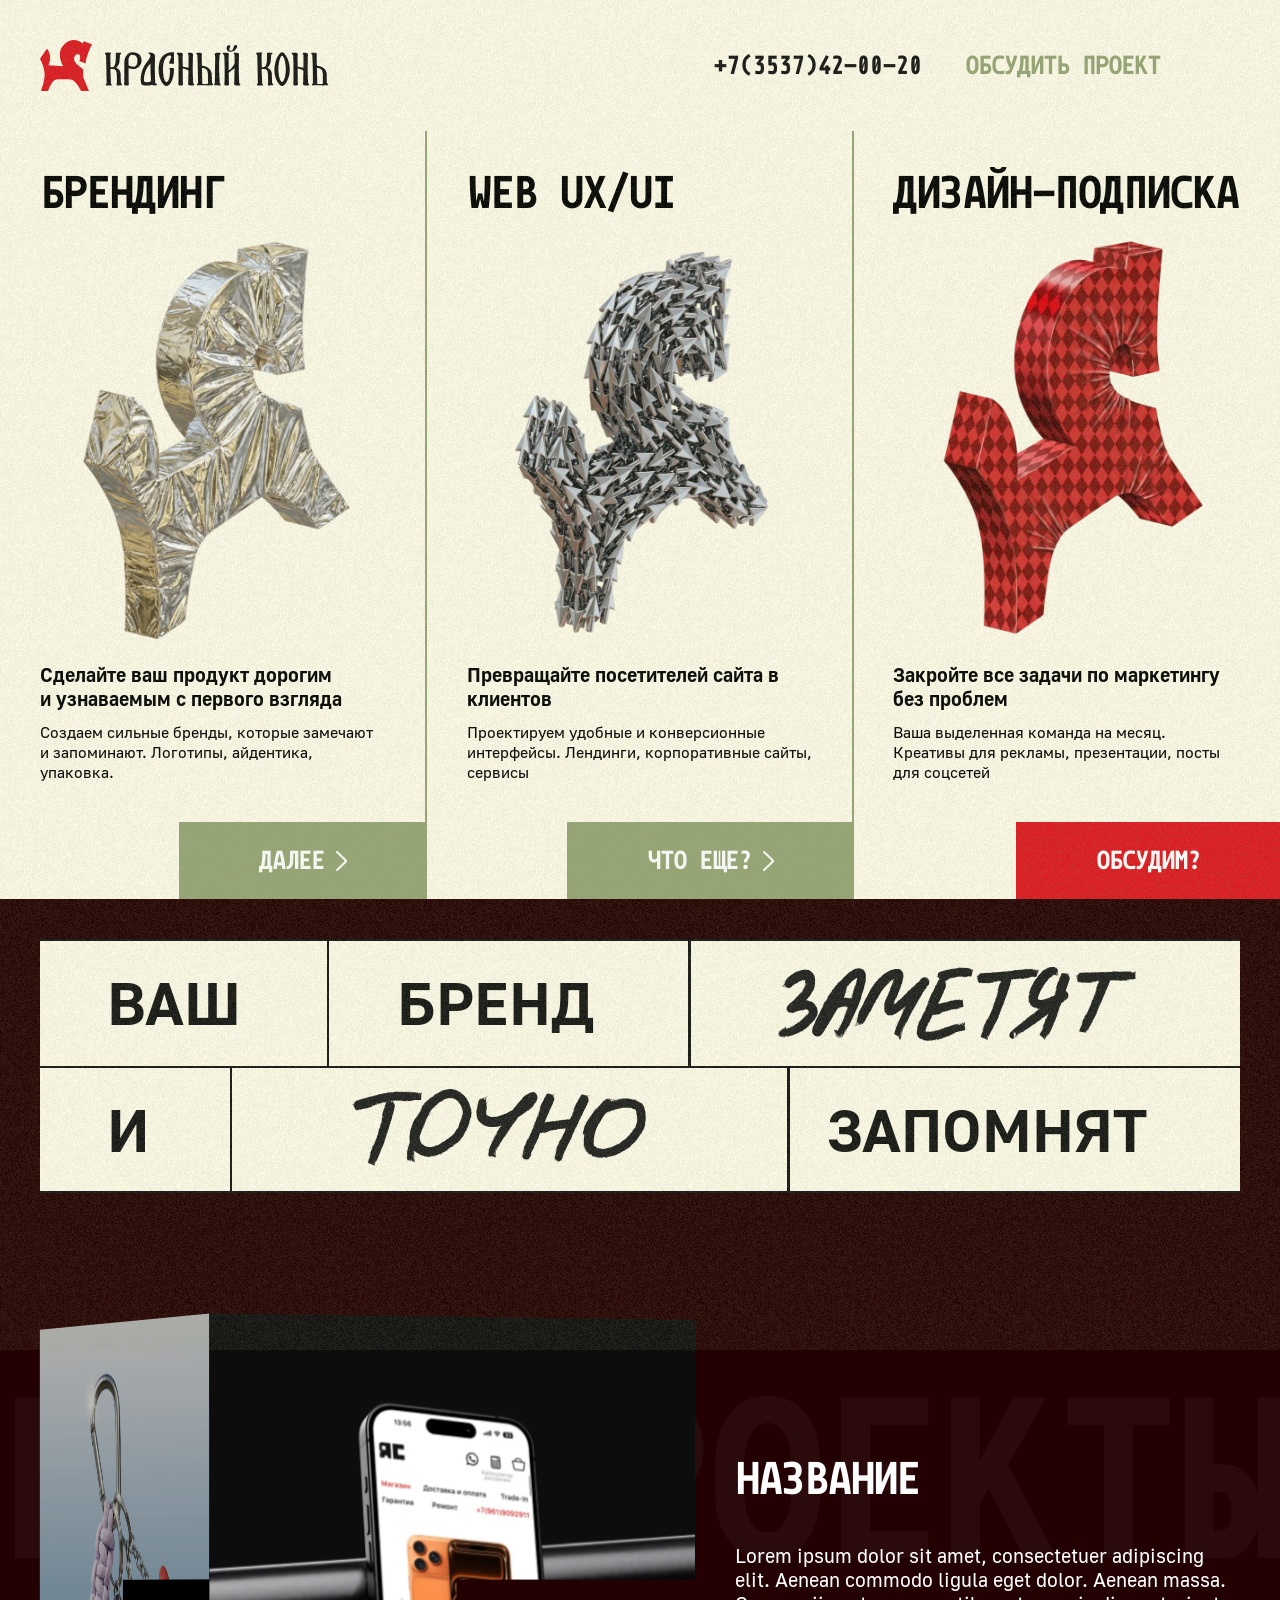
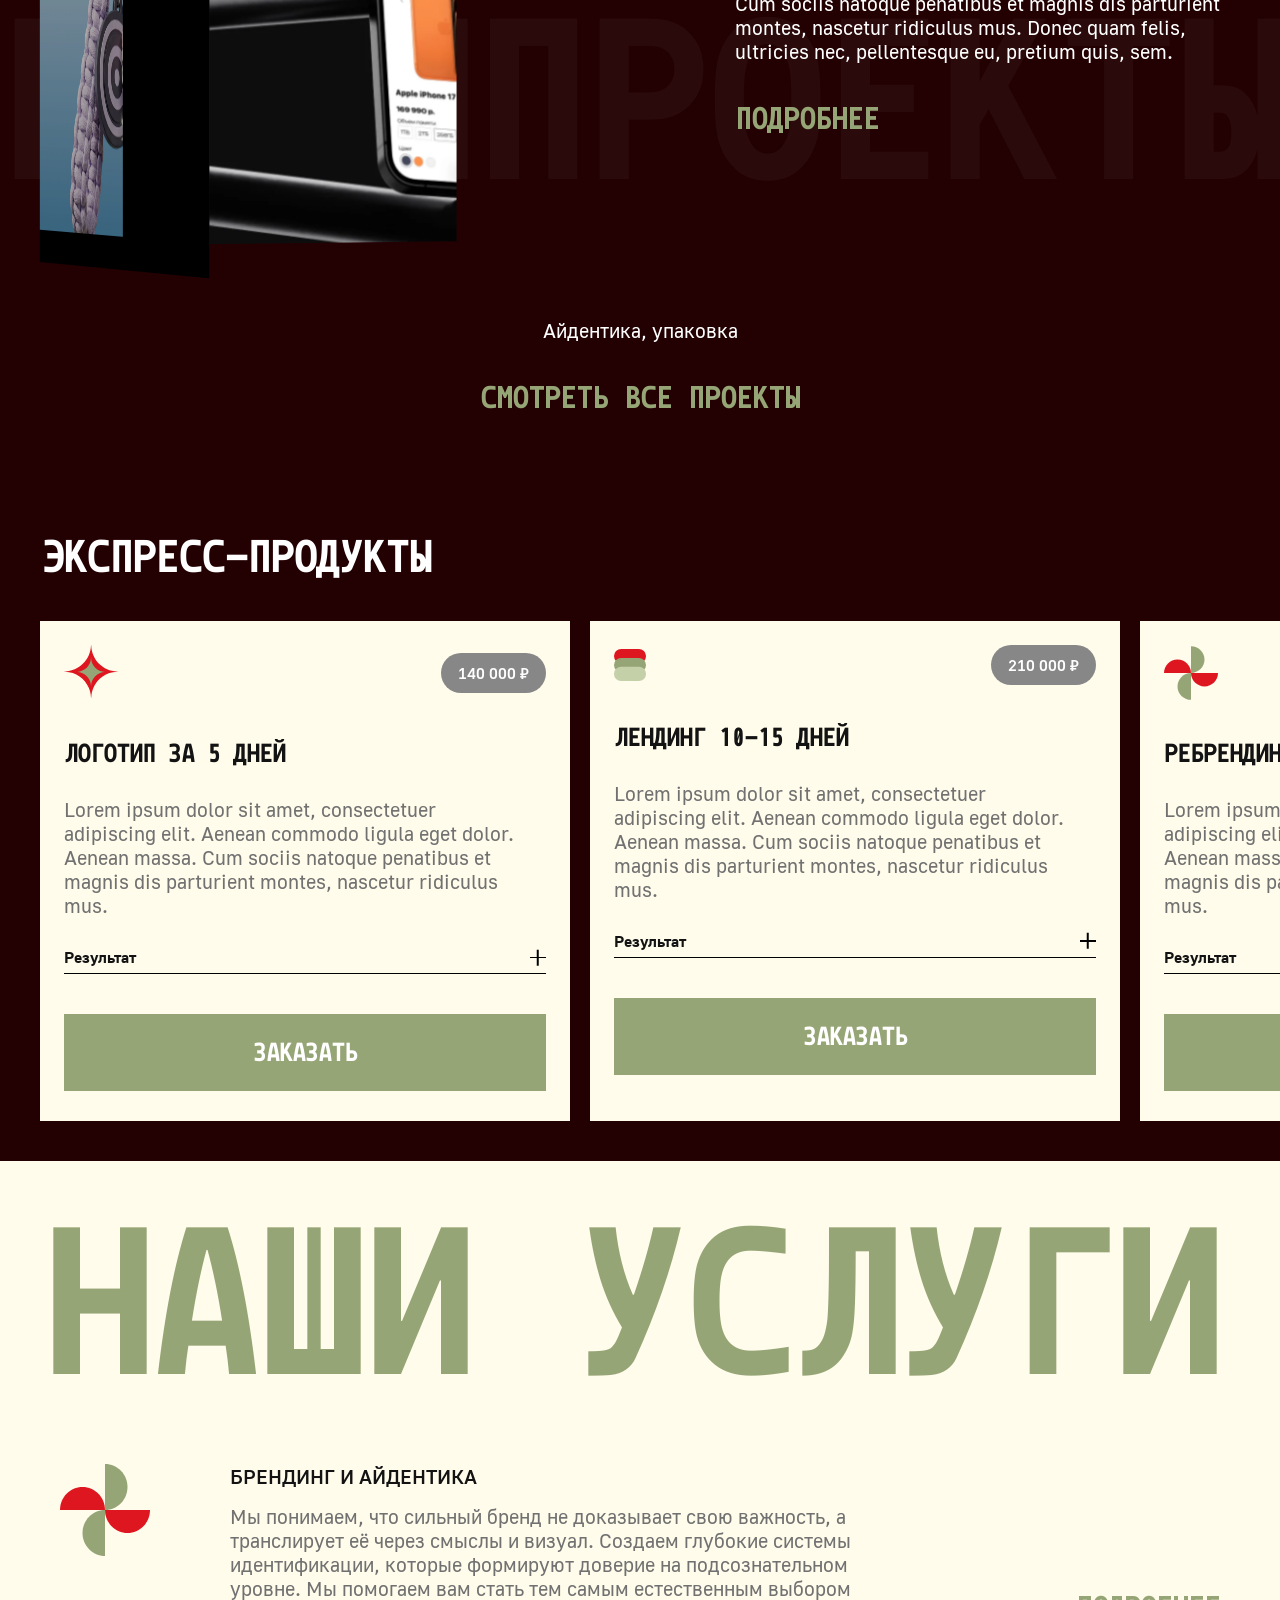
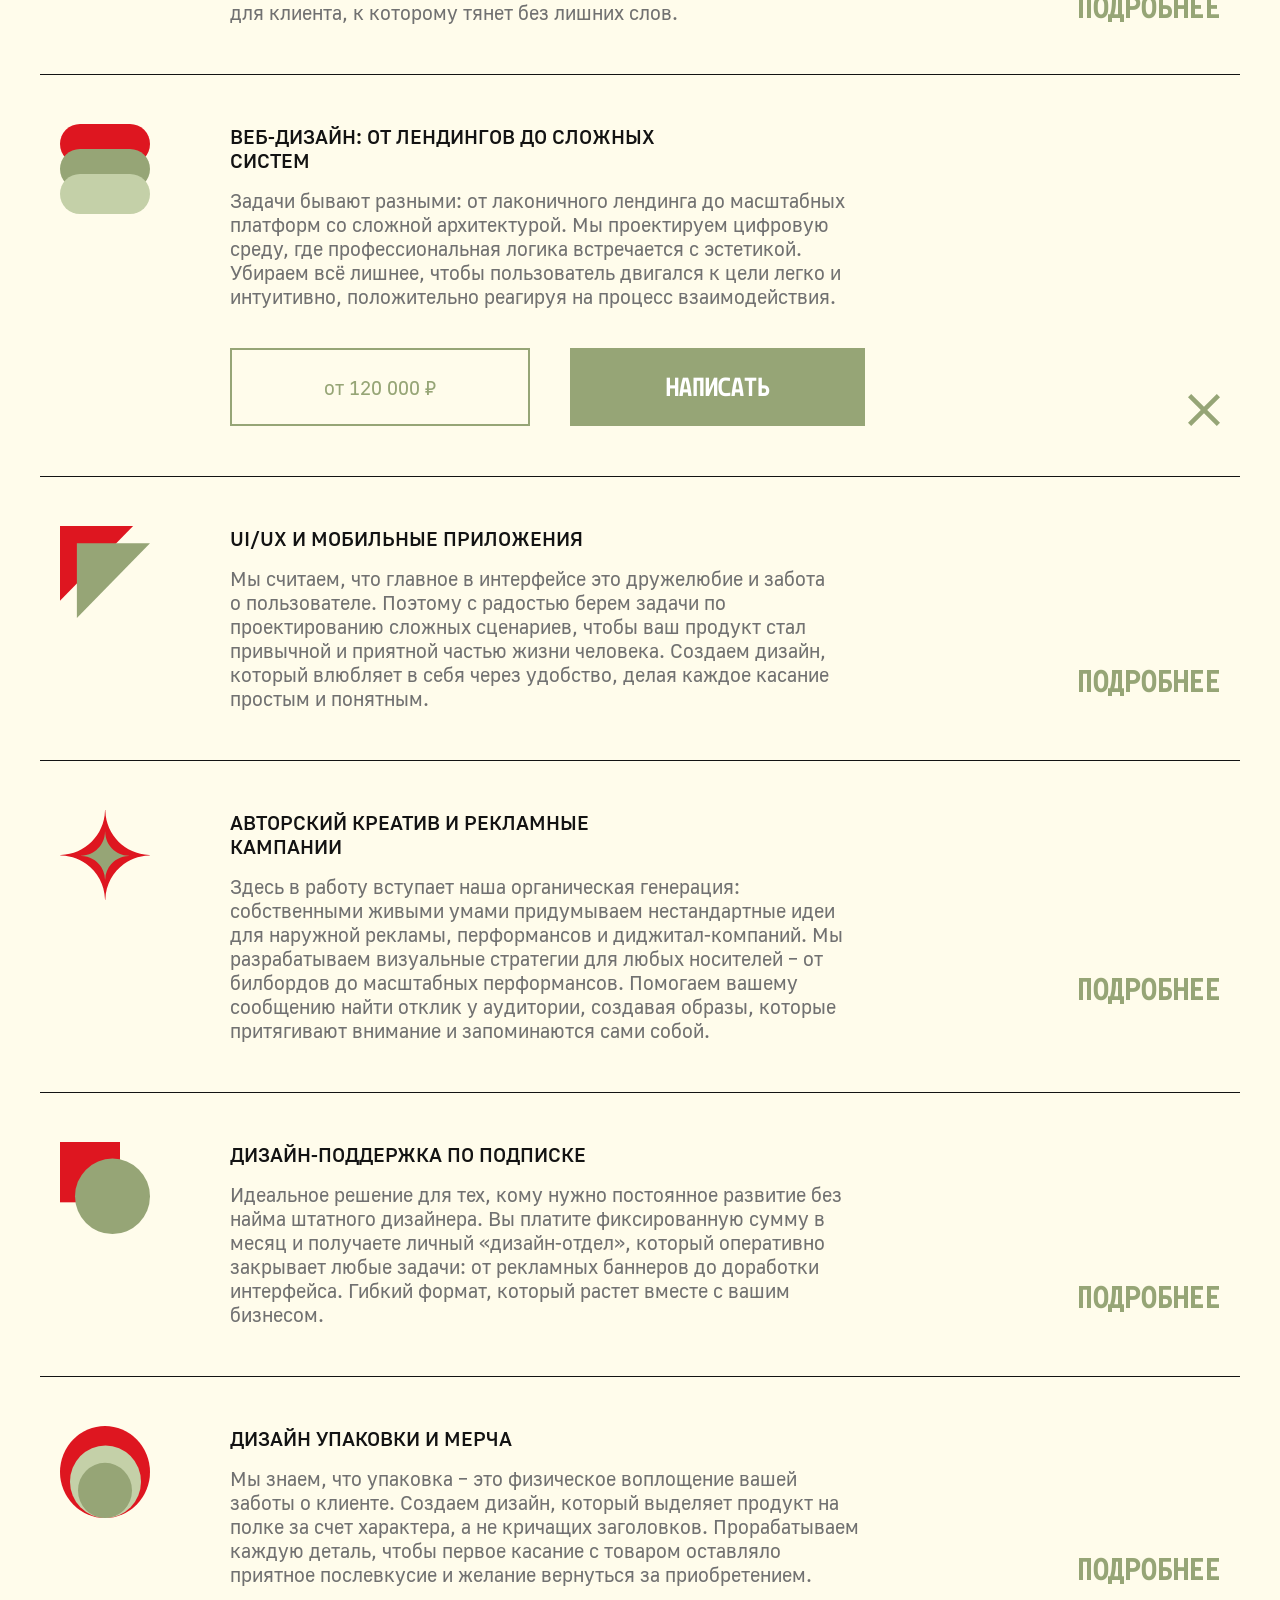
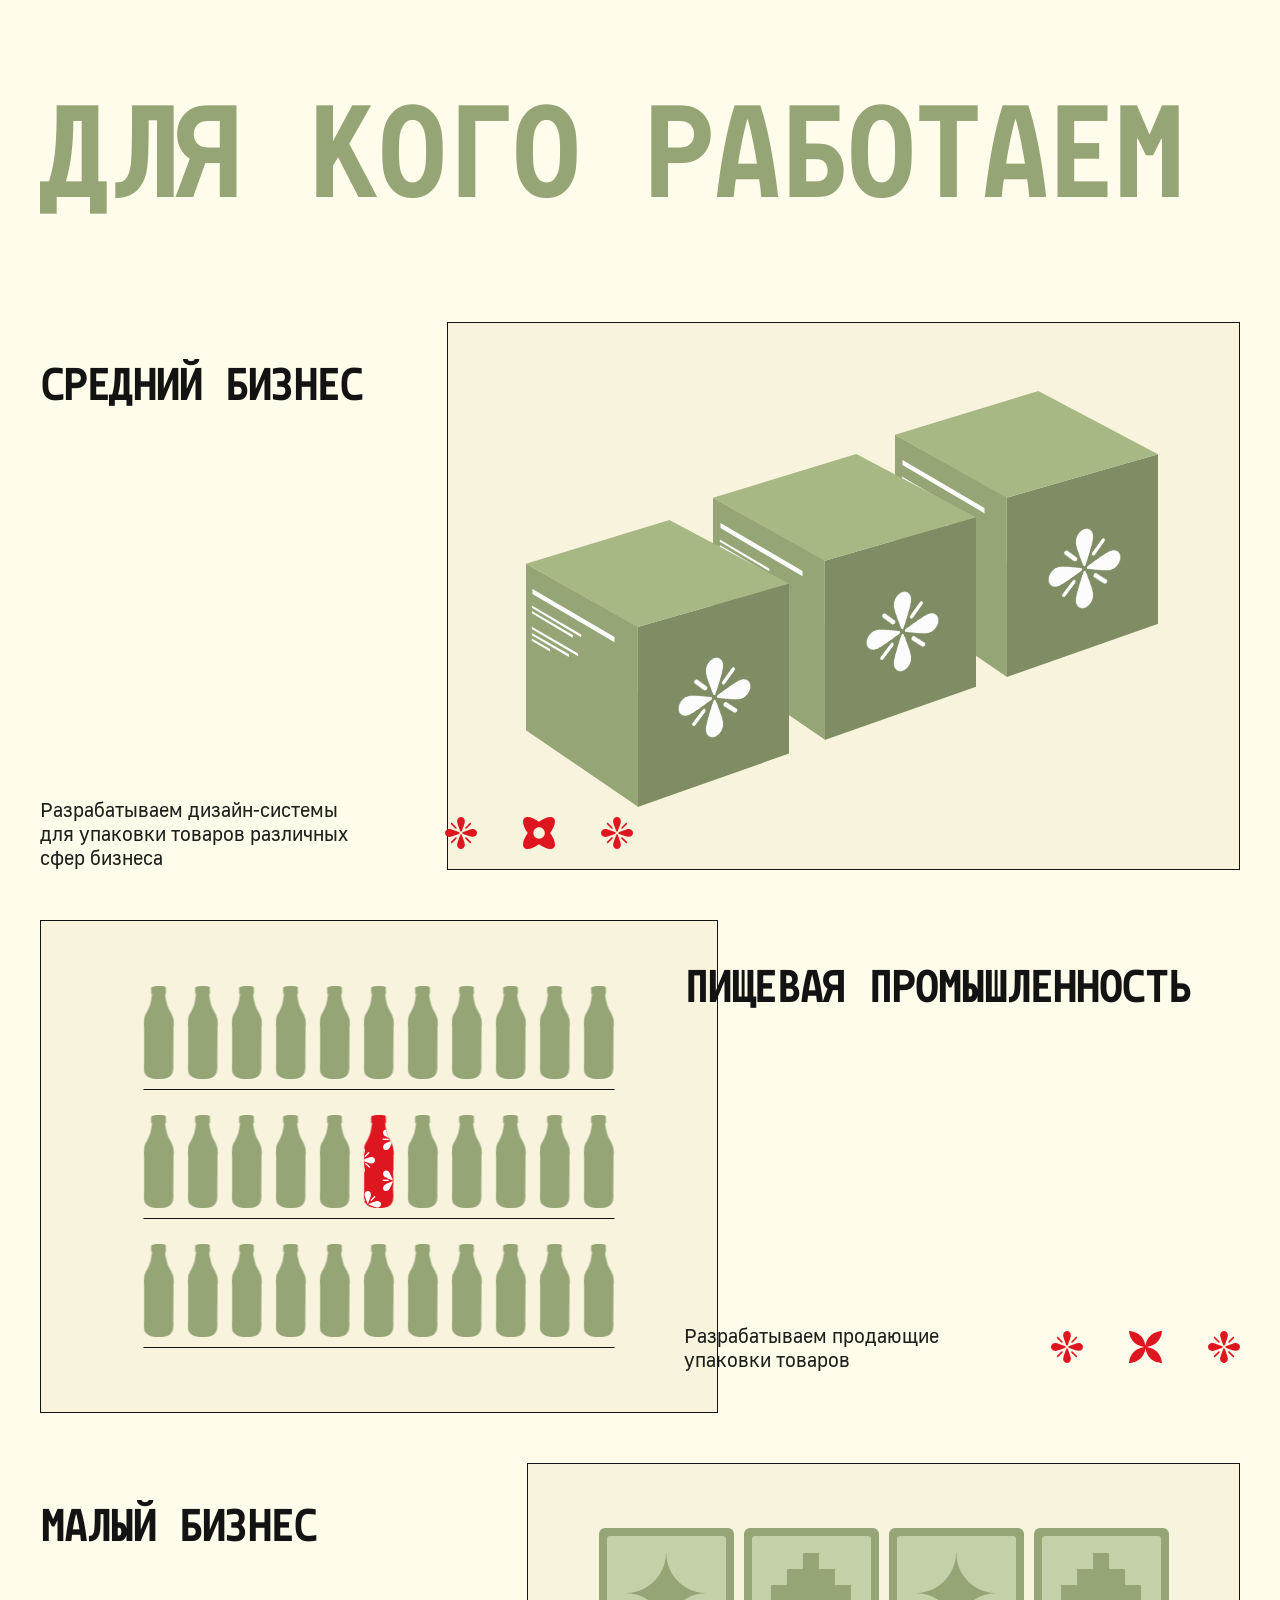
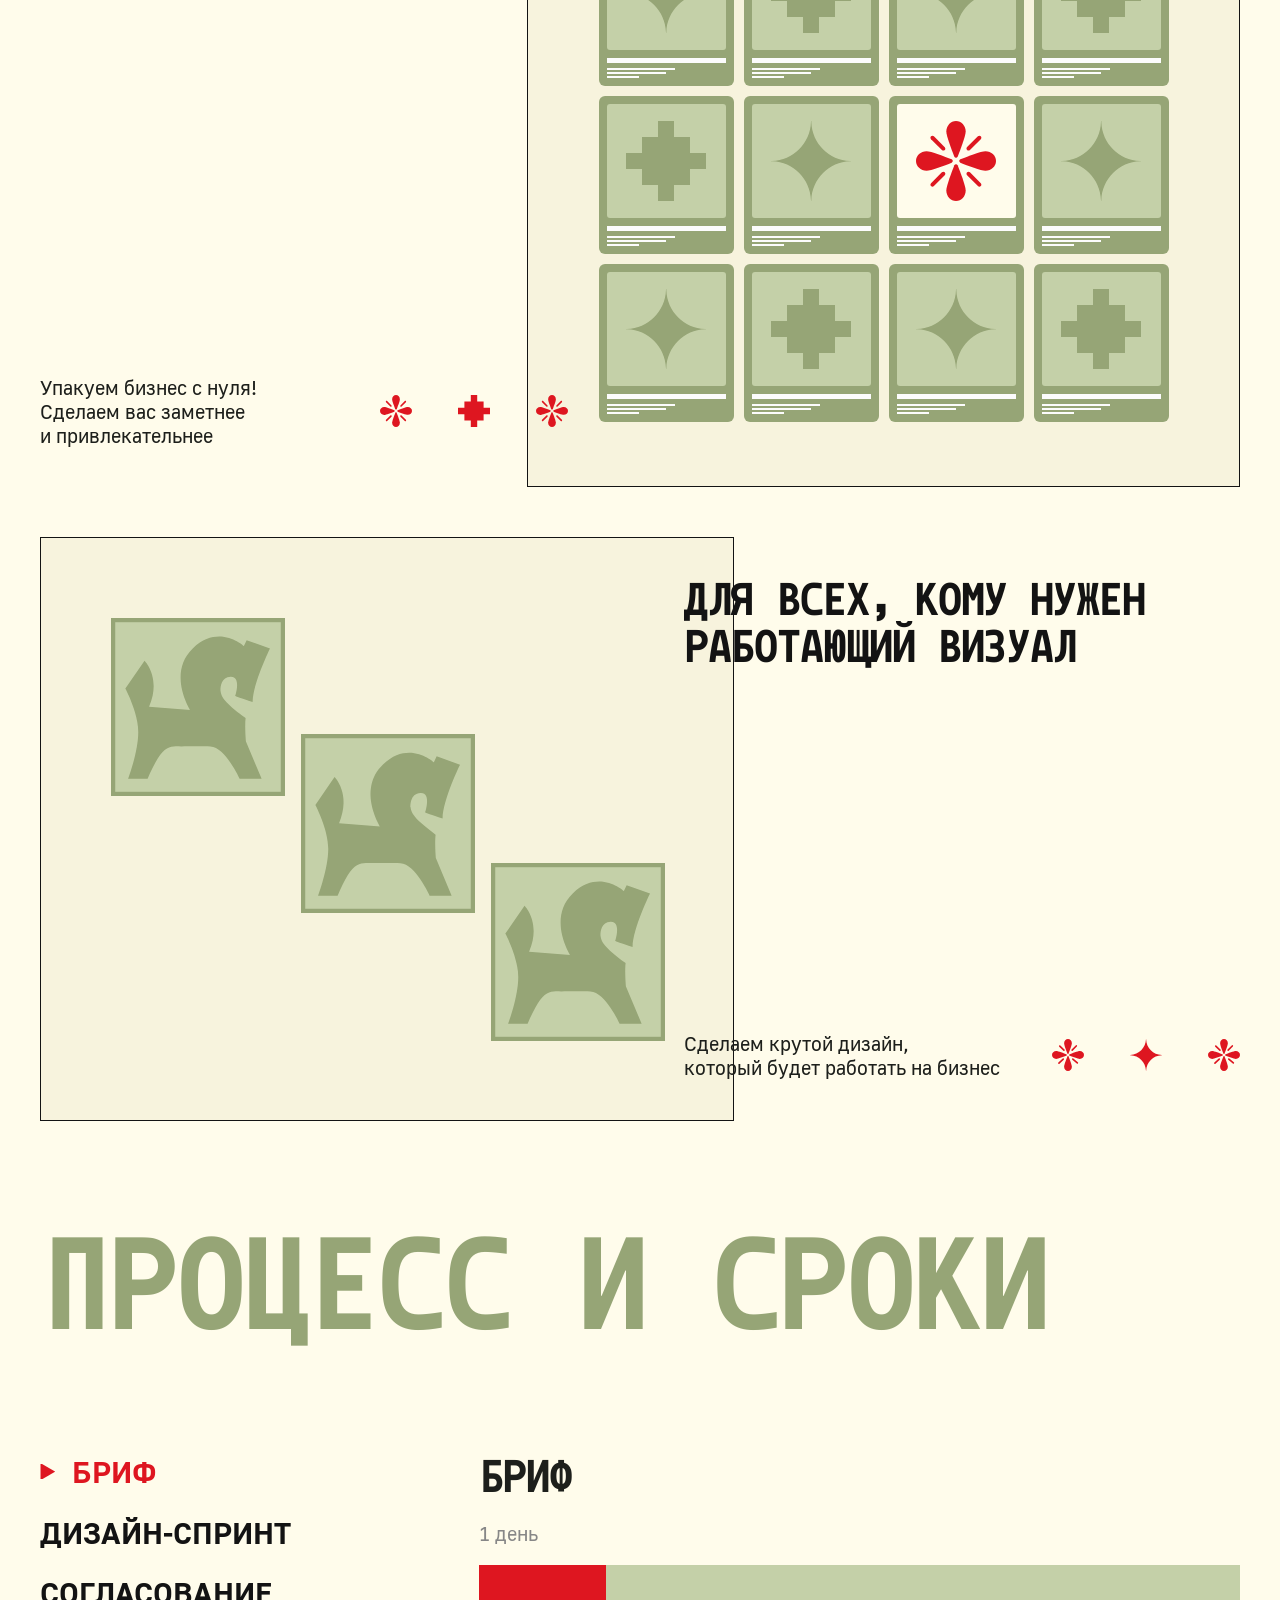
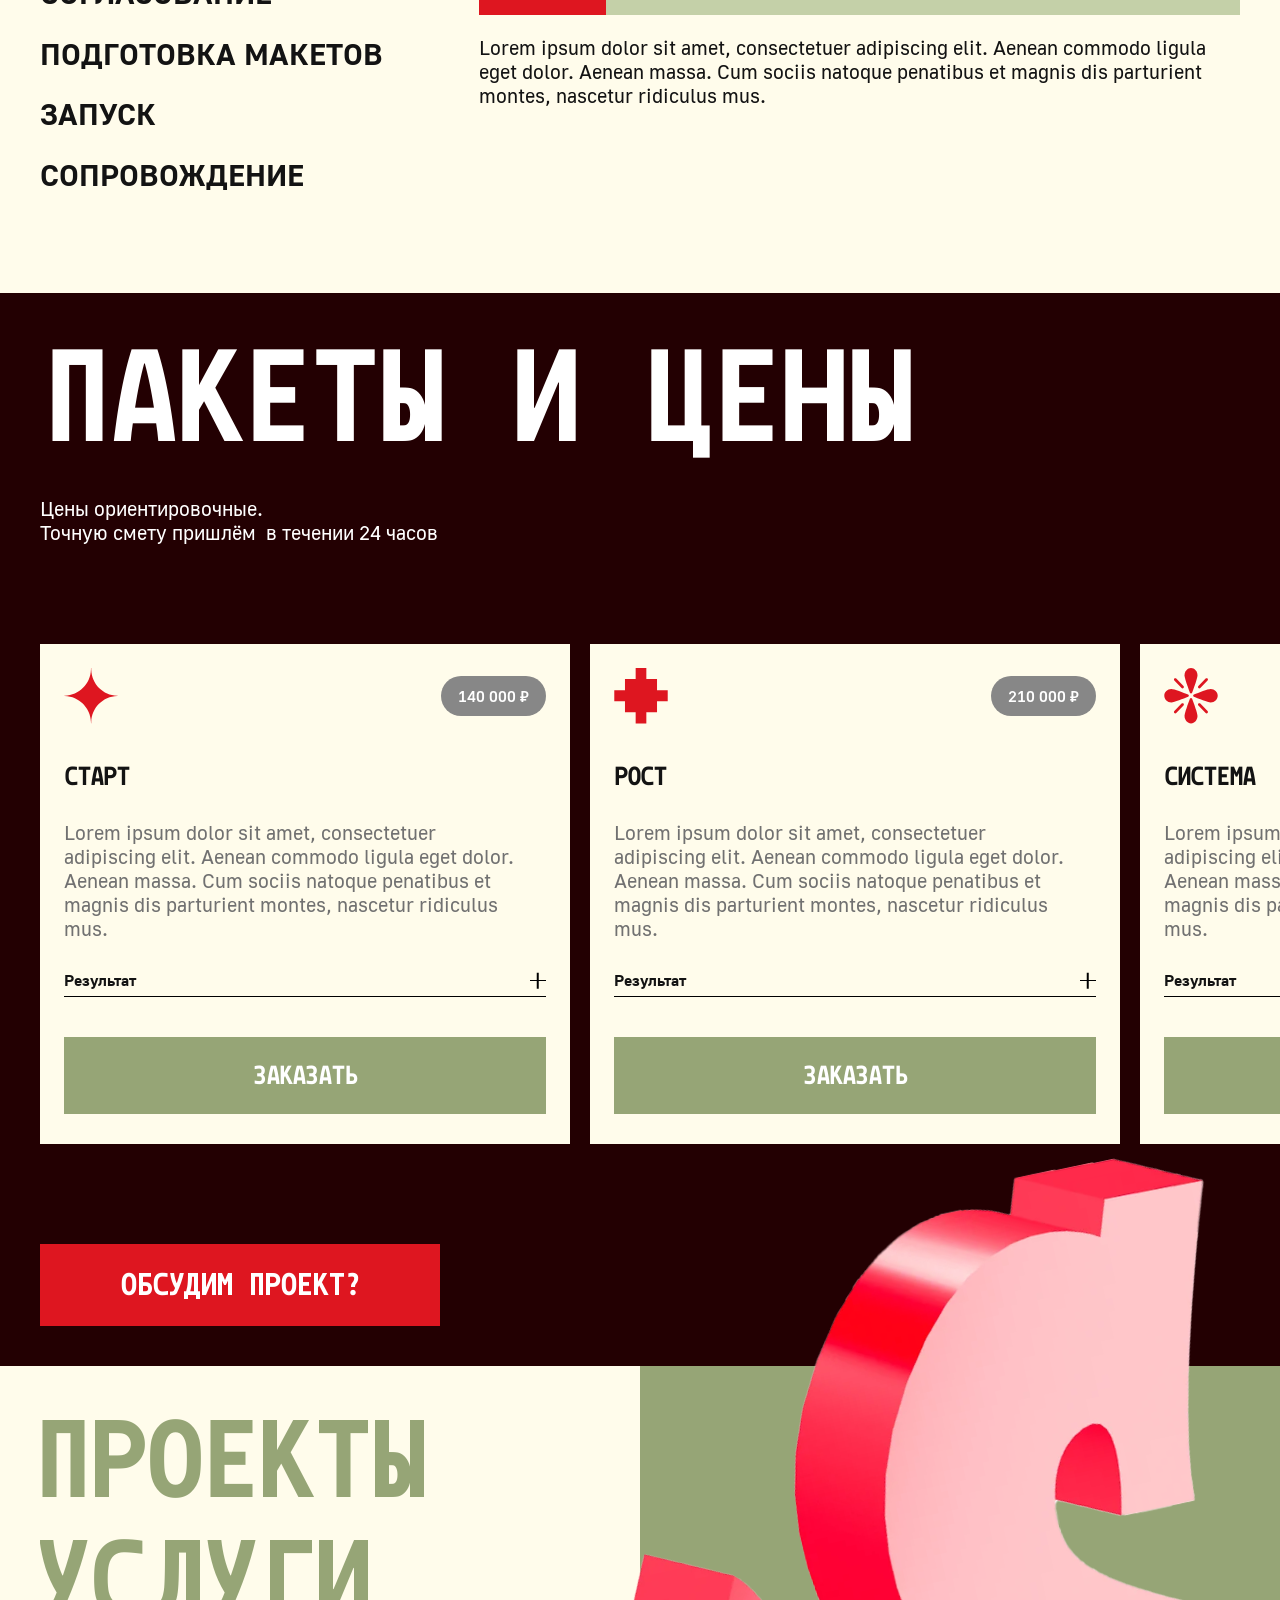
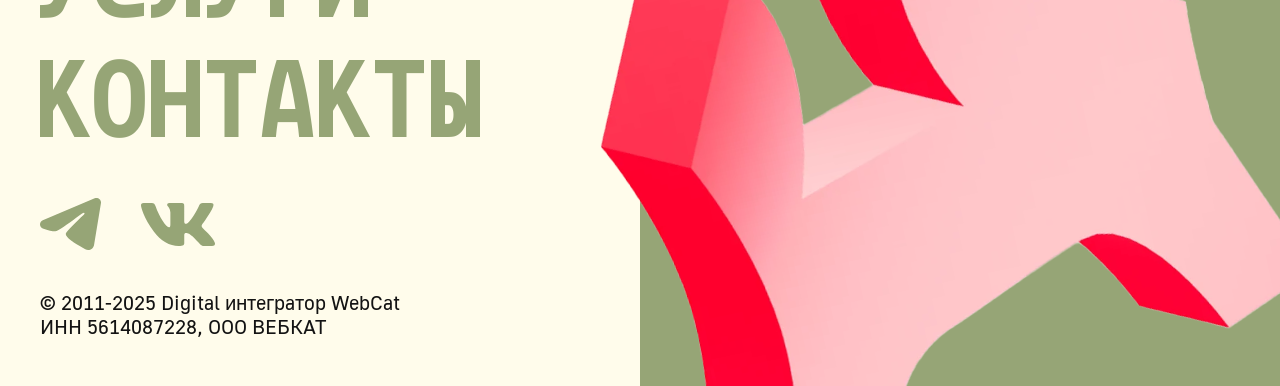
==== index.html @ 6e5eb439 "Главная страница «Красный конь» по макету Figma Вёрстка на HTML/CSS/JS без сборщика, три раскладки: " ====
<!DOCTYPE html>
<html lang="ru">
<head>
  <meta charset="UTF-8">
  <meta name="viewport" content="width=device-width, initial-scale=1">
  <title>Красный конь — студия дизайна</title>
  <meta name="description" content="Красный конь — студия дизайна. Брендинг, веб-дизайн, UI/UX, дизайн упаковки и дизайн-подписка.">
  <link rel="preload" href="assets/fonts/Monoid-Bold.woff2" as="font" type="font/woff2" crossorigin>
  <link rel="preload" href="assets/fonts/Golos-UI_Regular.woff2" as="font" type="font/woff2" crossorigin>
  <link rel="stylesheet" href="css/style.css">
</head>
<body class="is-intro">

  <!-- Шум поверх всего макета (в Figma — эффект Noise на заливках) -->
  <div class="noise" aria-hidden="true"></div>

  <!-- ============ HEADER ============ -->
  <header class="header" id="header">
    <a class="logo" href="#top" aria-label="Красный конь — на главную">
      <img class="logo__horse" src="assets/img/logo-horse.svg" alt="" width="52" height="51">
      <img class="logo__word" src="assets/img/logo-wordmark.svg" alt="Красный конь" width="223" height="41">
    </a>
    <nav class="header__nav">
      <a class="header__phone" href="tel:+73537420020">+7(3537)42-00-20</a>
      <button class="header__cta link-green" type="button" data-open-popup>обсудить проект</button>
    </nav>
    <button class="burger" type="button" aria-label="Открыть меню" data-open-menu>
      <span></span><span></span><span></span>
    </button>
  </header>

  <main id="top">

    <!-- ============ 1. ПЕРВЫЙ ЭКРАН ============ -->
    <section class="hero" id="hero" data-step="0">
      <div class="hero__intro" aria-hidden="false">
        <p class="hero__word hero__word--1">Студия</p>
        <p class="hero__word hero__word--2">дизайна</p>
        <p class="hero__tagline">Красота без результата –<br>просто декорация. Мы делаем<br>креатив, который двигает<br>бизнес вперёд.</p>
        <div class="hero__orn" aria-hidden="true"><img src="assets/img/orn-flower-lined.svg" alt=""><img src="assets/img/orn-star.svg" alt=""><img src="assets/img/orn-flower-lined.svg" alt=""></div>
      </div>

      <button class="hero__play" type="button" aria-label="Смотреть: что мы делаем" data-hero-play>
        <img src="assets/img/play.svg" alt="" width="62" height="62">
      </button>

      <div class="hero__cards">
        <!-- порядок слоёв как в Figma: «дизайн» снизу, «брендинг» сверху -->
        <article class="hero-card hero-card--3">
          <h2 class="hero-card__title">Дизайн-подписка</h2>
          <div class="hero-card__media"><img src="assets/img/horse-subscription.webp" alt="Красный конь в ромбик" loading="eager"></div>
          <div class="hero-card__text">
            <p class="hero-card__lead">Закройте все задачи по маркетингу без проблем</p>
            <p class="hero-card__desc">Ваша выделенная команда на месяц. Креативы для рекламы, презентации, посты для соцсетей</p>
          </div>
        </article>
        <article class="hero-card hero-card--2">
          <h2 class="hero-card__title">Web UX/UI</h2>
          <div class="hero-card__media"><img src="assets/img/horse-web.webp" alt="Конь из стрелок-курсоров" loading="eager"></div>
          <div class="hero-card__text">
            <p class="hero-card__lead">Превращайте посетителей сайта в клиентов</p>
            <p class="hero-card__desc">Проектируем удобные и конверсионные интерфейсы. Лендинги, корпоративные сайты, сервисы</p>
          </div>
        </article>
        <article class="hero-card hero-card--1">
          <h2 class="hero-card__title">Брендинг</h2>
          <div class="hero-card__media hero-card__media--branding"><img src="assets/img/horse-branding.webp" alt="Конь из фольги" loading="eager"></div>
          <div class="hero-card__text">
            <p class="hero-card__lead">Сделайте ваш продукт дорогим <br>и узнаваемым <span class="nowrap">с первого взгляда</span></p>
            <p class="hero-card__desc">Создаем сильные бренды, которые замечают <br>и запоминают. Логотипы, айдентика, упаковка.</p>
          </div>
        </article>
      </div>

      <!-- планшет и телефон: подсказка горизонтальной прокрутки карточек -->
      <div class="hero__scrollbar" aria-hidden="true"><span class="hero__dash"></span><span class="hero__arrow"></span></div>

      <button class="btn btn--arrow hero__btn hero__btn--1" type="button" data-hero-next>Далее<img src="assets/img/arrow-white.svg" alt="" width="11" height="20"></button>
      <button class="btn btn--arrow hero__btn hero__btn--2" type="button" data-hero-next>что еще?<img src="assets/img/arrow-white.svg" alt="" width="11" height="20"></button>
      <button class="btn btn--red hero__btn hero__btn--3" type="button" data-open-popup>Обсудим?</button>
    </section>

    <!-- ============ 2. ТЁМНЫЙ БЛОК: слоган, проекты, экспресс-продукты ============ -->
    <div class="dark">

      <!-- «кирпичики со словами» -->
      <div class="bricks" aria-label="Ваш бренд заметят и точно запомнят">
        <span class="bricks__line bricks__line--h"></span>
        <span class="bricks__line bricks__line--v1"></span>
        <span class="bricks__line bricks__line--v2"></span>
        <span class="bricks__line bricks__line--v3"></span>
        <span class="bricks__line bricks__line--v4"></span>
        <span class="bricks__word bricks__word--vash">ваш</span>
        <span class="bricks__word bricks__word--brand">бренд</span>
        <img class="bricks__hand bricks__hand--zametyat" src="assets/img/word-zametyat.svg" alt="заметят">
        <span class="bricks__word bricks__word--i">и</span>
        <img class="bricks__hand bricks__hand--tochno" src="assets/img/word-tochno.svg" alt="точно">
        <span class="bricks__word bricks__word--zapomnyat">запомнят</span>
      </div>

      <!-- «Наши проекты» — анимированный куб -->
      <section class="projects" id="projects">
        <div class="projects__marquee" aria-hidden="true">
          <div class="projects__marquee-line projects__marquee-line--1"><span>НАШИПРОЕКТЫНАШИПРОЕКТЫ</span><span>НАШИПРОЕКТЫНАШИПРОЕКТЫ</span></div>
          <div class="projects__marquee-line projects__marquee-line--2"><span>НАШИПРОЕКТЫНАШИПРОЕКТЫ</span><span>НАШИПРОЕКТЫНАШИПРОЕКТЫ</span></div>
        </div>

        <div class="projects__row">
          <div class="cube-scene" data-cube aria-roledescription="карусель" aria-label="Наши проекты">
            <div class="cube">
              <!-- порядок граней = порядок проектов при повороте: front → left → back → right -->
              <div class="cube__face cube__face--front"><img src="assets/img/project-spas.webp" alt=""></div>
              <div class="cube__face cube__face--left"><img src="assets/img/project-cel.webp" alt=""></div>
              <div class="cube__face cube__face--back"><img src="assets/img/project-zhel.webp" alt=""></div>
              <div class="cube__face cube__face--right"><img src="assets/img/project-maslo.webp" alt=""></div>
            </div>
          </div>

          <div class="projects__info" aria-live="polite">
            <h3 class="projects__title" data-project-title>Название</h3>
            <p class="projects__desc" data-project-desc>Lorem ipsum dolor sit amet, consectetuer adipiscing elit. Aenean commodo ligula eget dolor. Aenean massa. Cum sociis natoque penatibus et magnis dis parturient montes, nascetur ridiculus mus. Donec quam felis, ultricies nec, pellentesque eu, pretium quis, sem.</p>
            <a class="link-green projects__more" href="#" data-project-link>подробнее</a>
          </div>
        </div>

        <p class="projects__tags" data-project-tags>Айдентика, упаковка</p>
        <a class="link-green projects__all" href="#">смотреть все проекты</a>
      </section>

      <!-- «Экспресс-продукты» -->
      <section class="express" id="express">
        <h2 class="h2 express__title">Экспресс-продукты</h2>
        <div class="offer-row" data-drag-scroll>
          <article class="offer">
            <div class="offer__top">
              <img class="offer__icon" src="assets/img/icon-express-logo.svg" alt="" width="54" height="57">
              <span class="offer__price">140 000 ₽</span>
            </div>
            <div class="offer__body">
              <h3 class="offer__title">Логотип за 5 дней</h3>
              <p class="offer__desc">Lorem ipsum dolor sit amet, consectetuer adipiscing elit. Aenean commodo ligula eget dolor. Aenean massa. Cum sociis natoque penatibus et magnis dis parturient montes, nascetur ridiculus mus.</p>
              <div class="result" data-result>
                <button class="result__head" type="button" aria-expanded="false">Результат<span class="result__icon" aria-hidden="true"></span></button>
                <ul class="result__list">
                  <li>2 концепции</li><li>2 круга правок</li><li>Мини бренд-гайд</li>
                </ul>
              </div>
            </div>
            <button class="btn offer__btn" type="button" data-open-popup>заказать</button>
          </article>

          <article class="offer">
            <div class="offer__top">
              <img class="offer__icon offer__icon--landing" src="assets/img/icon-express-landing.svg" alt="" width="33" height="33">
              <span class="offer__price">210 000 ₽</span>
            </div>
            <div class="offer__body">
              <h3 class="offer__title">лендинг 10-15 дней</h3>
              <p class="offer__desc">Lorem ipsum dolor sit amet, consectetuer adipiscing elit. Aenean commodo ligula eget dolor. Aenean massa. Cum sociis natoque penatibus et magnis dis parturient montes, nascetur ridiculus mus.</p>
              <div class="result" data-result>
                <button class="result__head" type="button" aria-expanded="false">Результат<span class="result__icon" aria-hidden="true"></span></button>
                <ul class="result__list">
                  <li>2 концепции</li><li>2 круга правок</li><li>Мини бренд-гайд</li>
                </ul>
              </div>
            </div>
            <button class="btn offer__btn" type="button" data-open-popup>заказать</button>
          </article>

          <article class="offer">
            <div class="offer__top">
              <img class="offer__icon" src="assets/img/icon-express-rebrand.svg" alt="" width="54" height="54">
              <span class="offer__price">320 000 ₽</span>
            </div>
            <div class="offer__body">
              <h3 class="offer__title">Ребрендинг 20 дней</h3>
              <p class="offer__desc">Lorem ipsum dolor sit amet, consectetuer adipiscing elit. Aenean commodo ligula eget dolor. Aenean massa. Cum sociis natoque penatibus et magnis dis parturient montes, nascetur ridiculus mus.</p>
              <div class="result" data-result>
                <button class="result__head" type="button" aria-expanded="false">Результат<span class="result__icon" aria-hidden="true"></span></button>
                <ul class="result__list">
                  <li>2 концепции</li><li>2 круга правок</li><li>Мини бренд-гайд</li>
                </ul>
              </div>
            </div>
            <button class="btn offer__btn" type="button" data-open-popup>заказать</button>
          </article>
        </div>
      </section>
    </div>

    <!-- ============ 3. НАШИ УСЛУГИ ============ -->
    <section class="services" id="services">
      <div class="services__title-wrap"><h2 class="services__title">наши услуги</h2></div>

      <div class="svc" data-svc>
        <img class="svc__icon" src="assets/img/svc-branding.svg" alt="" width="90" height="92">
        <div class="svc__main">
          <h3 class="svc__name">Брендинг и айдентика</h3>
          <p class="svc__desc">Мы понимаем, что сильный бренд не доказывает свою важность, а транслирует её через смыслы и визуал. Создаем глубокие системы идентификации, которые формируют доверие на подсознательном уровне. Мы помогаем вам стать тем самым естественным выбором для клиента, к которому тянет без лишних слов.</p>
          <div class="svc__extra"><div class="svc__actions"><span class="svc__price">Стоимость по запросу</span><button class="btn svc__write" type="button" data-open-popup><span class="lbl-d">написать</span><span class="lbl-t">заказать</span></button></div></div>
        </div>
        <button class="svc__toggle" type="button" aria-expanded="false"><span class="svc__more link-green">подробнее</span><img class="svc__close" src="assets/img/close-green.svg" alt="Свернуть" width="32" height="32"></button>
      </div>

      <div class="svc is-open" data-svc>
        <img class="svc__icon" src="assets/img/svc-web.svg" alt="" width="90" height="92">
        <div class="svc__main">
          <h3 class="svc__name">Веб-дизайн: от лендингов до сложных систем</h3>
          <p class="svc__desc">Задачи бывают разными: от лаконичного лендинга до масштабных платформ со сложной архитектурой. Мы проектируем цифровую среду, где профессиональная логика встречается с эстетикой. Убираем всё лишнее, чтобы пользователь двигался к цели легко и интуитивно, положительно реагируя на процесс взаимодействия.</p>
          <div class="svc__extra"><div class="svc__actions"><span class="svc__price">от 120 000 ₽</span><button class="btn svc__write" type="button" data-open-popup><span class="lbl-d">написать</span><span class="lbl-t">заказать</span></button></div></div>
        </div>
        <button class="svc__toggle" type="button" aria-expanded="true"><span class="svc__more link-green">подробнее</span><img class="svc__close" src="assets/img/close-green.svg" alt="Свернуть" width="32" height="32"></button>
      </div>

      <div class="svc" data-svc>
        <img class="svc__icon" src="assets/img/svc-uiux.svg" alt="" width="90" height="92">
        <div class="svc__main">
          <h3 class="svc__name">UI/UX и мобильные приложения</h3>
          <p class="svc__desc">Мы считаем, что главное в интерфейсе это дружелюбие и забота <br>о пользователе. Поэтому с радостью берем задачи по проектированию сложных сценариев, чтобы ваш продукт стал привычной и приятной частью жизни человека. Создаем дизайн, который влюбляет в себя через удобство, делая каждое касание простым и понятным.</p>
          <div class="svc__extra"><div class="svc__actions"><span class="svc__price">Стоимость по запросу</span><button class="btn svc__write" type="button" data-open-popup><span class="lbl-d">написать</span><span class="lbl-t">заказать</span></button></div></div>
        </div>
        <button class="svc__toggle" type="button" aria-expanded="false"><span class="svc__more link-green">подробнее</span><img class="svc__close" src="assets/img/close-green.svg" alt="Свернуть" width="32" height="32"></button>
      </div>

      <div class="svc" data-svc>
        <img class="svc__icon" src="assets/img/svc-creative.svg" alt="" width="90" height="92">
        <div class="svc__main">
          <h3 class="svc__name">авторский креатив и рекламные кампании</h3>
          <p class="svc__desc">Здесь в работу вступает наша органическая генерация: собственными живыми умами придумываем нестандартные идеи для наружной рекламы, перформансов и диджитал-компаний. Мы разрабатываем визуальные стратегии для любых носителей – от билбордов до масштабных перформансов. Помогаем вашему сообщению найти отклик у аудитории, создавая образы, которые притягивают внимание и запоминаются сами собой.</p>
          <div class="svc__extra"><div class="svc__actions"><span class="svc__price">Стоимость по запросу</span><button class="btn svc__write" type="button" data-open-popup><span class="lbl-d">написать</span><span class="lbl-t">заказать</span></button></div></div>
        </div>
        <button class="svc__toggle" type="button" aria-expanded="false"><span class="svc__more link-green">подробнее</span><img class="svc__close" src="assets/img/close-green.svg" alt="Свернуть" width="32" height="32"></button>
      </div>

      <div class="svc" data-svc>
        <img class="svc__icon" src="assets/img/svc-support.svg" alt="" width="90" height="92">
        <div class="svc__main">
          <h3 class="svc__name">Дизайн-поддержка по подписке</h3>
          <p class="svc__desc">Идеальное решение для тех, кому нужно постоянное развитие без найма штатного дизайнера. Вы платите фиксированную сумму в месяц и получаете личный «дизайн-отдел», который оперативно закрывает любые задачи: от рекламных баннеров до доработки интерфейса. Гибкий формат, который растет вместе с вашим бизнесом.</p>
          <div class="svc__extra"><div class="svc__actions"><span class="svc__price">Стоимость по запросу</span><button class="btn svc__write" type="button" data-open-popup><span class="lbl-d">написать</span><span class="lbl-t">заказать</span></button></div></div>
        </div>
        <button class="svc__toggle" type="button" aria-expanded="false"><span class="svc__more link-green">подробнее</span><img class="svc__close" src="assets/img/close-green.svg" alt="Свернуть" width="32" height="32"></button>
      </div>

      <div class="svc" data-svc>
        <img class="svc__icon" src="assets/img/svc-packaging.svg" alt="" width="90" height="92">
        <div class="svc__main">
          <h3 class="svc__name">Дизайн упаковки и мерча</h3>
          <p class="svc__desc">Мы знаем, что упаковка – это физическое воплощение вашей заботы о клиенте. Создаем дизайн, который выделяет продукт на полке за счет характера, а не кричащих заголовков. Прорабатываем каждую деталь, чтобы первое касание с товаром оставляло приятное послевкусие и желание вернуться за приобретением.</p>
          <div class="svc__extra"><div class="svc__actions"><span class="svc__price">Стоимость по запросу</span><button class="btn svc__write" type="button" data-open-popup><span class="lbl-d">написать</span><span class="lbl-t">заказать</span></button></div></div>
        </div>
        <button class="svc__toggle" type="button" aria-expanded="false"><span class="svc__more link-green">подробнее</span><img class="svc__close" src="assets/img/close-green.svg" alt="Свернуть" width="32" height="32"></button>
      </div>
    </section>

    <!-- ============ 4. ДЛЯ КОГО РАБОТАЕМ ============ -->
    <section class="who" id="who">
      <h2 class="section-title who__title">для кого работаем</h2>

      <div class="who__list">
        <!-- Средний бизнес -->
        <div class="who-block who-block--mid">
          <div class="who-panel who-panel--boxes">
            <div class="box" style="left:44.748rem; top:6.82rem"><img class="box__shadow" src="assets/img/box-shadow.svg" alt=""><div class="box__lift"><img class="box__body" src="assets/img/box.svg" alt=""><img class="box__lines" src="assets/img/box-lines-a.svg" alt=""><span class="box__flower"><img src="assets/img/box-flower.png" alt=""></span></div></div>
            <div class="box" style="left:26.5rem; top:13.1rem"><img class="box__shadow" src="assets/img/box-shadow.svg" alt=""><div class="box__lift"><img class="box__body" src="assets/img/box.svg" alt=""><img class="box__lines" src="assets/img/box-lines-a.svg" alt=""><span class="box__flower"><img src="assets/img/box-flower.png" alt=""></span></div></div>
            <div class="box" style="left:7.777rem; top:19.736rem"><img class="box__shadow" src="assets/img/box-shadow.svg" alt=""><div class="box__lift"><img class="box__body" src="assets/img/box.svg" alt=""><img class="box__lines" src="assets/img/box-lines-a.svg" alt=""><span class="box__flower"><img src="assets/img/box-flower.png" alt=""></span></div></div>
          </div>
          <div class="who-text">
            <h3 class="h2">Средний бизнес</h3>
            <div class="who-text__bottom">
              <p class="who-text__p">Разрабатываем дизайн-системы<br>для упаковки товаров различных<br>сфер бизнеса</p>
              <div class="ornament"><img src="assets/img/orn-flower.svg" alt=""><img src="assets/img/orn-subtract.svg" alt=""><img src="assets/img/orn-flower.svg" alt=""></div>
            </div>
          </div>
        </div>

        <!-- Пищевая промышленность -->
        <div class="who-block who-block--food">
          <div class="who-panel who-panel--bottles">
            <div class="shelf" data-shelf></div>
          </div>
          <div class="who-text">
            <h3 class="h2">пищевая промышленность</h3>
            <div class="who-text__bottom">
              <p class="who-text__p">Разрабатываем продающие<br>упаковки товаров</p>
              <div class="ornament"><img src="assets/img/orn-flower.svg" alt=""><img class="orn-wide" src="assets/img/orn-x.svg" alt=""><img src="assets/img/orn-flower.svg" alt=""></div>
            </div>
          </div>
        </div>

        <!-- Малый бизнес -->
        <div class="who-block who-block--small">
          <div class="who-panel who-panel--grid">
            <div class="ec-grid">
              <div class="ec"><div class="ec__img"><img src="assets/img/ec-star.svg" alt=""></div><div class="ec__lines"><i></i><i></i><i></i><i></i></div></div>
              <div class="ec"><div class="ec__img"><img src="assets/img/ec-cross.svg" alt=""></div><div class="ec__lines"><i></i><i></i><i></i><i></i></div></div>
              <div class="ec"><div class="ec__img"><img src="assets/img/ec-star.svg" alt=""></div><div class="ec__lines"><i></i><i></i><i></i><i></i></div></div>
              <div class="ec"><div class="ec__img"><img src="assets/img/ec-cross.svg" alt=""></div><div class="ec__lines"><i></i><i></i><i></i><i></i></div></div>
              <div class="ec"><div class="ec__img"><img src="assets/img/ec-cross.svg" alt=""></div><div class="ec__lines"><i></i><i></i><i></i><i></i></div></div>
              <div class="ec"><div class="ec__img"><img src="assets/img/ec-star.svg" alt=""></div><div class="ec__lines"><i></i><i></i><i></i><i></i></div></div>
              <div class="ec ec--accent"><div class="ec__img"><img src="assets/img/ec-flower.svg" alt=""></div><div class="ec__lines"><i></i><i></i><i></i><i></i></div></div>
              <div class="ec"><div class="ec__img"><img src="assets/img/ec-star.svg" alt=""></div><div class="ec__lines"><i></i><i></i><i></i><i></i></div></div>
              <div class="ec"><div class="ec__img"><img src="assets/img/ec-star.svg" alt=""></div><div class="ec__lines"><i></i><i></i><i></i><i></i></div></div>
              <div class="ec"><div class="ec__img"><img src="assets/img/ec-cross.svg" alt=""></div><div class="ec__lines"><i></i><i></i><i></i><i></i></div></div>
              <div class="ec"><div class="ec__img"><img src="assets/img/ec-star.svg" alt=""></div><div class="ec__lines"><i></i><i></i><i></i><i></i></div></div>
              <div class="ec"><div class="ec__img"><img src="assets/img/ec-cross.svg" alt=""></div><div class="ec__lines"><i></i><i></i><i></i><i></i></div></div>
            </div>
          </div>
          <div class="who-text">
            <h3 class="h2">малый бизнес</h3>
            <div class="who-text__bottom">
              <p class="who-text__p">Упакуем бизнес с нуля!<br>Сделаем вас заметнее<br>и привлекательнее</p>
              <div class="ornament"><img src="assets/img/orn-flower.svg" alt=""><img src="assets/img/orn-cross.svg" alt=""><img src="assets/img/orn-flower.svg" alt=""></div>
            </div>
          </div>
        </div>

        <!-- Для всех -->
        <div class="who-block who-block--all">
          <div class="who-panel who-panel--horses">
            <div class="htile" style="left:7rem; top:7.989rem"><img src="assets/img/horse-tile.svg" alt=""><img class="htile__hover" src="assets/img/horse-tile-hover.svg" alt=""></div>
            <div class="htile" style="left:26.002rem; top:19.643rem"><img src="assets/img/horse-tile.svg" alt=""><img class="htile__hover" src="assets/img/horse-tile-hover.svg" alt=""></div>
            <div class="htile" style="left:45.003rem; top:32.48rem"><img src="assets/img/horse-tile.svg" alt=""><img class="htile__hover" src="assets/img/horse-tile-hover.svg" alt=""></div>
          </div>
          <div class="who-text">
            <h3 class="h2">Для всех, кому нужен работающий визуал</h3>
            <div class="who-text__bottom">
              <p class="who-text__p">Сделаем крутой дизайн,<br>который будет работать на бизнес</p>
              <div class="ornament"><img src="assets/img/orn-flower-lined.svg" alt=""><img src="assets/img/orn-star.svg" alt=""><img src="assets/img/orn-flower-lined.svg" alt=""></div>
            </div>
          </div>
        </div>
      </div>
    </section>

    <!-- ============ 5. ПРОЦЕСС И СРОКИ ============ -->
    <section class="process" id="process">
      <h2 class="section-title">Процесс <span class="nowrap">и сроки</span></h2>
      <div class="process__body">
        <ul class="process__list" role="tablist" data-process-list></ul>
        <div class="process__info">
          <h3 class="process__name" data-process-name>БРИФ</h3>
          <p class="process__time" data-process-time>1 день</p>
          <div class="process__bar" data-process-bar><i></i><i></i><i></i><i></i><i></i><i></i></div>
          <p class="process__desc" data-process-desc></p>
        </div>
      </div>
    </section>

    <!-- ============ 6. ПАКЕТЫ И ЦЕНЫ ============ -->
    <section class="packages" id="packages">
      <div class="packages__head">
        <h2 class="section-title packages__title">пакеты <span class="nowrap">и цены</span></h2>
        <p class="packages__note">Цены ориентировочные.<br>Точную смету пришлём  в течении 24 часов</p>
      </div>

      <div class="offer-row" data-drag-scroll>
        <article class="offer">
          <div class="offer__top">
            <img class="offer__icon" src="assets/img/icon-pkg-start.svg" alt="" width="54" height="57">
            <span class="offer__price">140 000 ₽</span>
          </div>
          <div class="offer__body">
            <h3 class="offer__title">старт</h3>
            <p class="offer__desc">Lorem ipsum dolor sit amet, consectetuer adipiscing elit. Aenean commodo ligula eget dolor. Aenean massa. Cum sociis natoque penatibus et magnis dis parturient montes, nascetur ridiculus mus.</p>
            <div class="result" data-result>
              <button class="result__head" type="button" aria-expanded="false">Результат<span class="result__icon" aria-hidden="true"></span></button>
              <ul class="result__list"><li>2 концепции</li><li>2 круга правок</li><li>Мини бренд-гайд</li></ul>
            </div>
          </div>
          <button class="btn offer__btn" type="button" data-open-popup>заказать</button>
        </article>
        <article class="offer">
          <div class="offer__top">
            <img class="offer__icon" src="assets/img/icon-pkg-growth.svg" alt="" width="54" height="57">
            <span class="offer__price">210 000 ₽</span>
          </div>
          <div class="offer__body">
            <h3 class="offer__title">рост</h3>
            <p class="offer__desc">Lorem ipsum dolor sit amet, consectetuer adipiscing elit. Aenean commodo ligula eget dolor. Aenean massa. Cum sociis natoque penatibus et magnis dis parturient montes, nascetur ridiculus mus.</p>
            <div class="result" data-result>
              <button class="result__head" type="button" aria-expanded="false">Результат<span class="result__icon" aria-hidden="true"></span></button>
              <ul class="result__list"><li>2 концепции</li><li>2 круга правок</li><li>Мини бренд-гайд</li></ul>
            </div>
          </div>
          <button class="btn offer__btn" type="button" data-open-popup>заказать</button>
        </article>
        <article class="offer">
          <div class="offer__top">
            <img class="offer__icon" src="assets/img/icon-pkg-system.svg" alt="" width="54" height="57">
            <span class="offer__price">320 000 ₽</span>
          </div>
          <div class="offer__body">
            <h3 class="offer__title">система</h3>
            <p class="offer__desc">Lorem ipsum dolor sit amet, consectetuer adipiscing elit. Aenean commodo ligula eget dolor. Aenean massa. Cum sociis natoque penatibus et magnis dis parturient montes, nascetur ridiculus mus.</p>
            <div class="result" data-result>
              <button class="result__head" type="button" aria-expanded="false">Результат<span class="result__icon" aria-hidden="true"></span></button>
              <ul class="result__list"><li>2 концепции</li><li>2 круга правок</li><li>Мини бренд-гайд</li></ul>
            </div>
          </div>
          <button class="btn offer__btn" type="button" data-open-popup>заказать</button>
        </article>
      </div>

      <button class="btn btn--red btn--big packages__cta" type="button" data-open-popup>Обсудим проект?</button>
    </section>
  </main>

  <!-- ============ FOOTER ============ -->
  <footer class="footer" id="contacts">
    <div class="footer__green" aria-hidden="true"></div>
    <!-- конь выходит вверх на блок с ценами, снизу обрезается краем страницы -->
    <div class="footer__horse-clip" aria-hidden="true"><div class="footer__horse"><div class="footer__horse-inner"><img src="assets/img/horse-3d.webp" alt="" loading="lazy"></div></div></div>
    <div class="footer__content">
      <nav class="big-links">
        <a class="big-link" href="#projects"><span class="big-link__inner"><img src="assets/img/triangle-red.svg" alt="" class="big-link__arrow">Проекты</span></a>
        <a class="big-link" href="#services"><span class="big-link__inner"><img src="assets/img/triangle-red.svg" alt="" class="big-link__arrow">Услуги</span></a>
        <a class="big-link" href="#contacts"><span class="big-link__inner"><img src="assets/img/triangle-red.svg" alt="" class="big-link__arrow">контакты</span></a>
      </nav>
      <div class="footer__bottom">
        <div class="socials">
          <a href="#" aria-label="Telegram"><img src="assets/img/tg.svg" alt="" width="61" height="52"></a>
          <a href="#" aria-label="ВКонтакте"><img src="assets/img/vk.svg" alt="" width="74" height="43"></a>
        </div>
        <p class="footer__copy">© 2011-2025 Digital интегратор WebCat<br>ИНН 5614087228, ООО ВЕБКАТ</p>
      </div>
    </div>
  </footer>

  <!-- ============ МЕНЮ (оверлей) ============ -->
  <div class="menu" id="menu" aria-hidden="true">
    <img class="menu__flower" src="assets/img/menu-flower.svg" alt="" aria-hidden="true">
    <div class="menu__header">
      <a class="logo" href="#top" data-close-menu aria-label="Красный конь — на главную">
        <img class="logo__horse" src="assets/img/logo-horse.svg" alt="" width="52" height="51">
        <img class="logo__word" src="assets/img/logo-wordmark-white.svg" alt="Красный конь" width="223" height="41">
      </a>
      <nav class="header__nav">
        <a class="header__phone header__phone--white" href="tel:+73537420020">+7(3537)42-00-20</a>
        <button class="header__cta link-green" type="button" data-open-popup>обсудить проект</button>
      </nav>
      <button class="menu__close" type="button" aria-label="Закрыть меню" data-close-menu><img src="assets/img/close-white.svg" alt="" width="44" height="44"></button>
    </div>
    <nav class="big-links big-links--menu">
      <a class="big-link" href="#projects" data-close-menu><span class="big-link__inner"><img src="assets/img/triangle-red.svg" alt="" class="big-link__arrow">Проекты</span></a>
      <a class="big-link" href="#services" data-close-menu><span class="big-link__inner"><img src="assets/img/triangle-red.svg" alt="" class="big-link__arrow">Услуги</span></a>
      <a class="big-link" href="#contacts" data-close-menu><span class="big-link__inner"><img src="assets/img/triangle-red.svg" alt="" class="big-link__arrow">контакты</span></a>
    </nav>
    <div class="socials menu__socials">
      <a href="#" aria-label="Telegram"><img src="assets/img/tg.svg" alt="" width="61" height="52"></a>
      <a href="#" aria-label="ВКонтакте"><img src="assets/img/vk.svg" alt="" width="74" height="43"></a>
    </div>
    <p class="menu__copy">© 2011-2025 Digital интегратор WebCat<br> ИНН 5614087228, ООО ВЕБКАТ</p>
  </div>

  <!-- ============ ПОП-АП «Познакомимся?» ============ -->
  <div class="popup" id="popup" aria-hidden="true">
    <div class="popup__overlay" data-close-popup></div>
    <div class="popup__card" role="dialog" aria-modal="true" aria-labelledby="popup-title">
      <div class="popup__view popup__view--form">
        <div class="popup__head">
          <h2 class="popup__title" id="popup-title" data-popup-title>Познакомимся?</h2>
          <p class="popup__sub" data-popup-sub>Мы свяжемся с вами в течение<br><span>30 минут</span></p>
        </div>
        <button class="popup__close" type="button" aria-label="Закрыть" data-close-popup><img src="assets/img/close-green.svg" alt="" width="32" height="32"></button>

        <form class="popup__form" id="lead-form" novalidate>
          <input type="hidden" name="service" value="">
          <div class="popup__fields">
            <label class="field"><input type="text" name="name" placeholder="От кого" autocomplete="name" required></label>
            <label class="field"><input type="tel" name="phone" placeholder="Номер телефона" autocomplete="tel" required></label>
            <label class="field"><input type="text" name="message" placeholder="Коротко опишите запрос"></label>
          </div>
          <button class="btn popup__submit" type="submit">отправить</button>
        </form>

        <div class="stamp" aria-hidden="true">
          <img class="stamp__border" src="assets/img/stamp-border.svg" alt="">
          <span class="stamp__bg"></span>
          <img class="stamp__clouds" src="assets/img/stamp-clouds.svg" alt="">
          <img class="stamp__horse" src="assets/img/stamp-horse.svg" alt="">
          <img class="stamp__word" src="assets/img/stamp-wordmark.svg" alt="">
        </div>
      </div>

      <!-- состояние после отправки (Figma: popup услуг, state=on click) -->
      <div class="popup__view popup__view--done" aria-live="polite">
        <img class="popup__flap" src="assets/img/envelope-flap.svg" alt="">
        <div class="popup__thanks">
          <p class="popup__thanks-title">Спасибо за письмо!</p>
          <p class="popup__thanks-text">Мы перезвоним вам в течение 30 минут</p>
        </div>
      </div>
    </div>
  </div>

  <script src="js/main.js"></script>
</body>
</html>
---- css/style.css ----
/* =========================================================
   Красный конь — главная страница
   Макет: Figma «красный конь», фрейм Desktop 1280px.
   1rem = 10px макета при ширине 1280 (масштаб задаёт js/main.js).
   ========================================================= */

@font-face { font-family: "Monoid"; src: url("../assets/fonts/Monoid-Bold.woff2") format("woff2"); font-weight: 700; font-display: swap; }
@font-face { font-family: "Golos UI"; src: url("../assets/fonts/Golos-UI_Regular.woff2") format("woff2"); font-weight: 400; font-display: swap; }
@font-face { font-family: "Golos UI"; src: url("../assets/fonts/Golos-UI_Medium.woff2") format("woff2"); font-weight: 500; font-display: swap; }
@font-face { font-family: "Golos UI"; src: url("../assets/fonts/Golos-UI_Bold.woff2") format("woff2"); font-weight: 700; font-display: swap; }

:root {
  /* цвета из стилей Figma */
  --red: #DE1620;
  --red-hover: #BF111A;
  --black: #131313;
  --green: #96A576;
  --green-hover: #717D5A;   /* button_hover */
  --light-green: #C4D0A8;
  --beige: #FFFCEB;
  --burgundy: #230002;
  --grey: #878787;
  --text-grey: #717171;
  --panel: #F7F3DD;
  --ink: #1D1F1B;

  --header-h: 13.1rem;
  /* «Gentle» из прототипа Figma — мягкий спринг */
  --gentle: cubic-bezier(.32, .72, .18, 1);
}

*, *::before, *::after { box-sizing: border-box; }

html { font-size: 10px; -webkit-text-size-adjust: 100%; scroll-behavior: smooth; }

body {
  margin: 0;
  background: var(--beige);
  color: var(--black);
  font-family: "Golos UI", "Golos Text", Arial, sans-serif;
  font-weight: 400;
  font-size: 2rem;
  line-height: normal;
  overflow-x: clip;
  -webkit-font-smoothing: antialiased;
}

img { display: block; }
button { font: inherit; color: inherit; background: none; border: 0; padding: 0; cursor: pointer; }
a { color: inherit; text-decoration: none; }
h1, h2, h3, p, ul { margin: 0; }
ul { padding: 0; list-style: none; }
:focus-visible { outline: .2rem solid var(--red); outline-offset: .3rem; }

.h2 { font-family: "Monoid", monospace; font-weight: 700; font-size: 3.5rem; line-height: normal; text-transform: uppercase; }
.section-title { font-family: "Monoid", monospace; font-weight: 700; font-size: 10rem; line-height: normal; text-transform: uppercase; color: var(--green); white-space: nowrap; }

/* ---------- Кнопки ---------- */
.btn {
  display: inline-flex; align-items: center; justify-content: center; gap: 1.2rem;
  padding: 2.5rem 8rem;
  background: var(--green); color: #fff;
  font-family: "Monoid", monospace; font-weight: 700; font-size: 2rem; line-height: normal;
  text-transform: uppercase; white-space: nowrap;
  transition: background-color .2s ease-out;
}
.btn:hover { background: var(--green-hover); }
.btn img { width: 1.1rem; height: 2rem; flex: none; }
.btn--red { background: var(--red); }
.btn--red:hover { background: var(--red-hover); }
.btn--big { font-size: 2.4rem; }

.link-green {
  font-family: "Monoid", monospace; font-weight: 700; text-transform: uppercase;
  color: var(--green); white-space: nowrap; transition: color .2s ease-out;
}
.link-green:hover { color: var(--green-hover); }

/* ---------- Шум поверх макета ---------- */
.noise {
  position: fixed; left: -50%; top: -50%; width: 200%; height: 200%;
  pointer-events: none; z-index: 300;
  background-repeat: repeat;
  animation: grain 1s steps(6) infinite;
}
@keyframes grain {
  0%   { transform: translate(0, 0); }
  17%  { transform: translate(-3%, 2%); }
  33%  { transform: translate(2%, -4%); }
  50%  { transform: translate(-4%, -2%); }
  67%  { transform: translate(3%, 3%); }
  83%  { transform: translate(-2%, 4%); }
  100% { transform: translate(0, 0); }
}

/* =========================================================
   HEADER — якорное меню: прячется при скролле вниз, появляется при скролле вверх
   ========================================================= */
.header, .menu__header {
  display: flex; align-items: center; justify-content: space-between;
  padding: 4rem;
}
.header {
  position: fixed; top: 0; left: 0; right: 0; z-index: 50;
  background: var(--beige);
  transition: transform .45s var(--gentle);
}
.header.is-hidden { transform: translateY(-100%); }

.logo { display: flex; align-items: flex-start; flex: none; }
.logo__horse { width: 5.1754rem; height: 5.0969rem; }
.logo__word { width: 22.3rem; height: 4.1rem; margin: .5rem 0 0 1.3526rem; }

.header__nav {
  flex: 1 0 0; display: flex; align-items: center; justify-content: flex-end; gap: 4.4rem;
  padding-right: 4rem;
  font-family: "Monoid", monospace; font-weight: 700; font-size: 2rem; text-transform: uppercase; white-space: nowrap;
}
.header__phone { color: var(--black); }
.header__phone--white { color: #fff; }
.header__cta { font-size: 2rem; }

.burger { display: flex; flex-direction: column; gap: .7rem; width: 4.0047rem; padding: .2rem 0; }
.burger span { display: block; height: .4rem; background: var(--red); transition: transform .3s; }
.burger:hover span:nth-child(2) { transform: translateX(-.6rem); }

main { padding-top: 13rem; }

/* =========================================================
   1. ПЕРВЫЙ ЭКРАН
   ========================================================= */
.hero {
  position: relative; overflow: hidden;
  height: max(48rem, calc(100svh - var(--header-h)));
  background: var(--beige);
}

/* «Студия дизайна»: через 2 с уезжает вправо (Smart animate, Gentle, 1.9 с) */
.hero__intro {
  position: absolute; left: 4rem; top: 7.4rem;
  width: 117.1rem; height: 55.5rem;
  transform-origin: 0 0;
  transform: translateX(var(--tx, 0)) scale(var(--intro-scale, 1));
  transition: transform 1.9s var(--gentle);
  pointer-events: none;
}
.hero.is-text-out .hero__intro { --tx: 141.8rem; }
.hero__word {
  position: absolute; top: 0; left: 0;
  font-family: "Monoid", monospace; font-weight: 700; font-size: 16rem; line-height: normal;
  text-transform: uppercase; color: var(--burgundy); white-space: nowrap;
}
.hero__word--2 { left: 42.3rem; top: 21.3rem; }
.hero__tagline { position: absolute; left: 88.5rem; top: 45.9rem; white-space: nowrap; font-size: 2rem; color: var(--black); }

.hero__play {
  position: absolute; left: 4rem; bottom: 7.3rem; z-index: 6;
  display: flex; padding: 1rem 1.3rem .9rem 1.4rem;
  background: var(--red); border-radius: 2rem;
  transition: opacity .5s ease-out, transform .3s ease-out;
}
.hero__play img { width: 6.2rem; height: 6.2rem; }
.hero__play:hover { transform: scale(1.06); }
.hero__play.is-nudge { animation: nudge .7s ease-out; }
@keyframes nudge { 0%, 100% { transform: scale(1); } 30% { transform: scale(1.14); } 60% { transform: scale(.96); } }
.hero.is-s1 .hero__play { opacity: 0; pointer-events: none; }
.hero__orn, .hero__scrollbar, .lbl-t { display: none; }
.nowrap { white-space: nowrap; }

/* Карточки: выезжают слева, каждая следующая — из-под предыдущей */
.hero__cards { position: absolute; top: 0; left: 0; right: 0; bottom: 7.7rem; z-index: 2; pointer-events: none; }
.hero-card {
  position: absolute; top: 0; bottom: 0; width: 33.3594%;
  display: flex; flex-direction: column; gap: 2rem; padding: 4rem;
  background: var(--beige);
  transition: transform 1.02s var(--gentle);
  will-change: transform; pointer-events: auto;
}
.hero-card--1 { left: 0; z-index: 3; border-right: .2rem solid var(--green); transform: translateX(-100%); }
.hero-card--2 { left: 33.3594%; z-index: 2; border-right: .2rem solid var(--green); transform: translateX(-200%); }
.hero-card--3 { right: 0; z-index: 1; transform: translateX(-300%); }
.hero.is-s1 .hero-card--1,
.hero.is-s2 .hero-card--2,
.hero.is-s3 .hero-card--3 { transform: none; }

.hero-card__title {
  font-family: "Monoid", monospace; font-weight: 700; font-size: 3.5rem; line-height: normal;
  text-transform: uppercase; color: #000; white-space: nowrap;
}
.hero-card__media { position: relative; flex: 1 0 0; min-height: 1px; }
.hero-card__media img {
  position: absolute; top: -2.1rem; left: calc(50% + .037rem);
  height: calc(100% + 4.4rem); width: auto; aspect-ratio: 278 / 379;
  transform: translateX(-50%);
  object-fit: cover; max-width: none;
}
.hero-card__media--branding img { object-position: 100% 50%; }
.hero-card__text { display: flex; flex-direction: column; gap: 1.2rem; color: #000; }
.hero-card__lead { font-weight: 700; font-size: 2rem; }
.hero-card__desc { font-size: 1.6rem; }

.hero__btn {
  position: absolute; bottom: 0; z-index: 4;
  opacity: 0; transform: translateY(1.5rem); pointer-events: none;
  transition: opacity .5s ease-out .45s, transform .6s var(--gentle) .45s, background-color .2s ease-out;
}
.hero__btn--1 { right: 66.6406%; }
.hero__btn--2 { right: 33.2812%; }
.hero__btn--3 { right: 0; }
.hero.is-s1 .hero__btn--1,
.hero.is-s2 .hero__btn--2,
.hero.is-s3 .hero__btn--3 { opacity: 1; transform: none; pointer-events: auto; }

/* =========================================================
   2. ТЁМНЫЙ БЛОК
   ========================================================= */
.dark { position: relative; background: var(--burgundy); padding: 4rem 0; overflow: hidden; }

/* ---- «ваш бренд заметят и точно запомнят» ---- */
.bricks {
  position: relative; margin: 0 4rem; height: 25.4rem;
  background: var(--beige);
  border-top: .2153rem solid var(--black); border-bottom: .2153rem solid var(--black);
}
.bricks__line { position: absolute; background: var(--black); }
.bricks__line--h { left: 0; right: 0; top: calc(12.7rem - .2153rem); height: .2153rem; }
.bricks__line--v1, .bricks__line--v2, .bricks__line--v3, .bricks__line--v4 { width: .2153rem; height: 12.7rem; }
.bricks__line--v1 { left: 23.89%; top: -.2153rem; }
.bricks__line--v2 { left: 54.03%; top: -.2153rem; }
.bricks__line--v3 { left: 15.83%; top: 12.5rem; }
.bricks__line--v4 { left: 62.28%; top: 12.5rem; }
.bricks__word {
  position: absolute; font-weight: 700; font-size: 6.0286rem; line-height: normal;
  text-transform: uppercase; color: var(--black); white-space: nowrap;
}
.bricks__word--vash { left: 5.61%; top: 2.5rem; }
.bricks__word--brand { left: 29.77%; top: 2.5rem; }
.bricks__word--i { left: 5.61%; top: 15.2rem; }
.bricks__word--zapomnyat { left: 65.6%; top: 15.2rem; }
.bricks__hand { position: absolute; max-width: none; }
.bricks__hand--zametyat { left: 61.506%; top: 2.649rem; width: 29.841%; height: 7.3813rem; }
.bricks__hand--tochno { left: 25.984%; top: 14.8rem; width: 24.55%; height: 7.737rem; }

/* ---- «Наши проекты» ---- */
.projects {
  position: relative; margin-top: 12rem; padding: 0 4rem;
  display: flex; flex-direction: column; align-items: center; gap: 4rem;
}
.projects__marquee { position: absolute; inset: 0; pointer-events: none; }
.projects__marquee-line {
  position: absolute; left: 0; display: flex; white-space: nowrap;
  font-family: "Monoid", monospace; font-weight: 700; font-size: 17.4609rem; line-height: normal;
  text-transform: uppercase; color: rgba(255, 255, 255, .04);
  animation: marquee 60s linear infinite;
}
.projects__marquee-line span { flex: none; }
.projects__marquee-line--1 { top: 5.6rem; animation-delay: -12s; }
.projects__marquee-line--2 { top: 27.7rem; animation-direction: reverse; animation-delay: -31s; }
@keyframes marquee { from { transform: translateX(0); } to { transform: translateX(-50%); } }

.projects__row { position: relative; display: flex; align-items: stretch; gap: 4rem; width: 100%; }
.projects__info { width: 49.6rem; display: flex; flex-direction: column; justify-content: center; align-items: flex-start; gap: 4rem; color: #fff; }
.projects__title { font-family: "Monoid", monospace; font-weight: 700; font-size: 3.5rem; line-height: normal; text-transform: uppercase; }
.projects__desc { font-size: 2rem; }
.projects__more, .projects__all { font-size: 2.4rem; }
.projects__tags { position: relative; font-size: 2rem; color: #fff; text-align: center; }
.projects__all { position: relative; }
.projects__info > *, .projects__tags { transition: opacity .35s ease-out; }
.projects.is-switching .projects__info > *, .projects.is-switching .projects__tags { opacity: 0; }

/* Куб с картинками проектов (аннотация в Figma: «куб анимирован») */
.cube-scene {
  position: relative; flex: none;
  width: 65.5174rem; height: 56.5063rem;
  /* мягкая перспектива: ближнее ребро ~на 3% выше дальних, как в силуэте из макета */
  perspective: 800rem; perspective-origin: 49.1% 50%;
  cursor: pointer;
}
.cube {
  position: absolute; left: 6.81rem; top: 1.15rem;
  width: 50.7rem; height: 54.2rem;
  transform-style: preserve-3d;
  transform: rotateY(var(--ry, 21deg));
  transition: transform 1.3s cubic-bezier(.65, 0, .2, 1);
}
.cube__face {
  position: absolute; inset: 0; overflow: hidden;
  background: var(--light-green);
  backface-visibility: hidden;
}
.cube__face img { width: 100%; height: 100%; object-fit: cover; }
.cube__face::after { content: ""; position: absolute; inset: 0; background: #000; opacity: 0; transition: opacity 1.3s ease; pointer-events: none; }
.cube__face.is-side::after { opacity: .28; }
.cube__face--front { transform: translateZ(25.35rem); }
.cube__face--left  { transform: rotateY(-90deg) translateZ(25.35rem); }
.cube__face--back  { transform: rotateY(180deg) translateZ(25.35rem); }
.cube__face--right { transform: rotateY(90deg) translateZ(25.35rem); }

/* ---- «Экспресс-продукты» / «Пакеты и цены» — карточки ---- */
.express { margin-top: 12rem; }
.express__title { color: #fff; padding: 0 4rem; }

.offer-row {
  display: flex; align-items: flex-start; gap: 2rem;
  margin-top: 4rem; padding: 0 4rem;
  overflow-x: auto; overscroll-behavior-x: contain;
  scrollbar-width: none; cursor: grab;
}
.offer-row::-webkit-scrollbar { display: none; }
.offer-row.is-dragging { cursor: grabbing; user-select: none; }
.offer-row.is-dragging * { pointer-events: none; }

.offer {
  flex: none; width: 53rem; min-height: 50rem;
  display: flex; flex-direction: column; gap: 4rem; padding: 2.4rem;
  background: var(--beige);
}
.offer__top { display: flex; align-items: center; justify-content: space-between; }
.offer__icon { width: 5.4rem; height: 5.64rem; }
.offer__icon--landing { width: 3.24rem; height: 3.24rem; }
.offer__price { padding: 1rem 1.7rem; border-radius: 3rem; background: var(--grey); color: #fff; font-weight: 500; font-size: 1.6rem; white-space: nowrap; }
.offer__body { display: flex; flex-direction: column; gap: 3rem; }
.offer__title { font-family: "Monoid", monospace; font-weight: 700; font-size: 2rem; line-height: 1.3; text-transform: uppercase; color: var(--black); }
.offer__desc { width: 45.3rem; max-width: 100%; font-size: 2rem; color: var(--text-grey); }
.offer__btn { width: 100%; }

/* «Результат» — раскрывающийся список */
.result__head {
  display: flex; align-items: center; justify-content: space-between; width: 100%;
  padding-bottom: .6rem; border-bottom: 1px solid #000;
  font-weight: 700; font-size: 1.6rem; color: var(--black); text-align: left;
  transition: border-color .25s;
}
.result__icon { position: relative; width: 1.6rem; height: 1.6rem; flex: none; }
.result__icon::before, .result__icon::after { content: ""; position: absolute; left: 0; top: calc(50% - .075rem); width: 100%; height: .15rem; background: #000; transition: transform .3s ease-out; }
.result__icon::after { transform: rotate(90deg); }
.result.is-open .result__head { border-bottom-color: transparent; }
.result.is-open .result__icon::after { transform: rotate(0deg); }
.result__list {
  display: grid; gap: .7rem;
  max-height: 0; overflow: hidden; padding: 0;
  transition: max-height .35s ease-out, padding .35s ease-out;
}
.result.is-open .result__list { max-height: 12rem; padding: 1.4rem 0 .5rem; }
.result__list li { display: flex; align-items: center; gap: 1.1rem; font-size: 1.6rem; color: var(--black); }
.result__list li::before { content: ""; width: 1.1rem; height: .7rem; flex: none; background: url("../assets/img/check.svg") center / contain no-repeat; }

/* =========================================================
   3. НАШИ УСЛУГИ
   ========================================================= */
.services { padding: 4rem 4rem 0; }
.services__title-wrap { overflow: hidden; }
.services__title { font-family: "Monoid", monospace; font-weight: 700; font-size: 16rem; line-height: normal; text-transform: uppercase; color: var(--green); white-space: nowrap; }

.svc {
  display: flex; justify-content: space-between; gap: 2rem;
  padding: 5rem 2rem;
  box-shadow: inset 0 1px 0 var(--black); /* линия не добавляет высоту, как в Figma */
  cursor: pointer;
}
.services__title-wrap + .svc { box-shadow: none; }
.svc__icon { width: 9rem; height: 9.2rem; flex: none; margin-right: 6rem; }
.svc__main { flex: none; width: 63.5rem; display: flex; flex-direction: column; margin-right: auto; }
.svc__name { width: 46.5rem; margin-bottom: 1.6rem; font-weight: 500; font-size: 2rem; text-transform: uppercase; color: var(--black); }
.svc__desc { font-size: 2rem; color: var(--text-grey); }
.svc__extra { display: grid; grid-template-rows: 0fr; transition: grid-template-rows .45s var(--gentle); }
.svc__extra > .svc__actions { overflow: hidden; }
.svc.is-open .svc__extra { grid-template-rows: 1fr; }
.svc__actions { display: flex; gap: 4rem; }
.svc__actions::before { content: ""; flex: 0 0 100%; height: 4rem; } /* отступ 40px до цены */
.svc__actions { flex-wrap: wrap; row-gap: 0; }
.svc__price, .svc__write { flex: 1 0 0; min-width: 1px; }
.svc__price {
  display: flex; align-items: center; justify-content: center;
  padding: 2.5rem 2rem; border: .2rem solid var(--green);
  color: var(--green); font-size: 2rem; white-space: nowrap;
}
.svc__write { padding-left: 2rem; padding-right: 2rem; }
.svc__toggle { position: relative; align-self: center; height: 16rem; display: flex; align-items: flex-end; justify-content: flex-end; min-width: 13rem; }
.svc.is-open .svc__toggle { align-self: stretch; height: auto; }
.svc__more { font-size: 2.4rem; transition: opacity .25s, color .2s; }
.svc__close { position: absolute; right: 0; bottom: 0; width: 3.2rem; height: 3.2rem; opacity: 0; transform: rotate(-90deg); transition: opacity .25s, transform .4s var(--gentle); }
.svc:hover .svc__more { color: var(--green-hover); }
.svc.is-open .svc__more { opacity: 0; }
.svc.is-open .svc__close { opacity: 1; transform: none; }

/* =========================================================
   4. ДЛЯ КОГО РАБОТАЕМ
   ========================================================= */
.who { padding: 5.3rem 4rem 0; } /* в макете последняя услуга заходит на 47px в отступ блока */
.who__title { margin-bottom: 10rem; }
.who__list { display: flex; flex-direction: column; gap: 5rem; }
.who-block { display: grid; }
.who-block > * { grid-area: 1 / 1; }
.who-panel { position: relative; overflow: hidden; background: var(--panel); border: 1px solid var(--black); }
.who-text { position: relative; z-index: 1; display: flex; flex-direction: column; justify-content: space-between; pointer-events: none; }
.who-text .ornament, .who-text a { pointer-events: auto; }
.who-text .h2 { color: var(--black); }
.who-text__bottom { display: flex; align-items: center; justify-content: space-between; }
.who-text__p { font-size: 2rem; color: var(--ink); }
.ornament { display: flex; align-items: center; gap: 4.6rem; flex: none; }
.ornament img { width: 3.2rem; height: 3.2rem; }
.ornament .orn-wide { width: 3.3rem; }

.who-block--mid .who-panel { margin-left: 40.7rem; width: 79.3rem; height: 54.8rem; }
.who-block--mid .who-text { margin-top: 3.994rem; width: 55.3rem; height: 50.7rem; }
.who-block--mid .who-text__p { width: 40.5rem; flex: none; }
.who-block--food .who-panel { width: 67.8rem; height: 49.3rem; }
.who-block--food .who-text { margin: 4.344rem 0 0 64.4rem; width: 55.6rem; justify-content: flex-start; gap: 31.2rem; }
.who-block--small .who-panel { margin-left: 48.7rem; width: 71.3rem; height: 62.4rem; }
.who-block--small .who-text { margin-top: 3.994rem; width: 52.8rem; height: 54.4rem; }
.who-block--small .h2 { height: 6.16rem; }
.who-block--all .who-panel { width: 69.4rem; height: 58.3938rem; }
.who-block--all .who-text { margin: 3.994rem 0 0 64.4rem; width: 55.6rem; height: 50.2rem; }

/* Коробки: при наведении приподнимаются, под ними тень */
.box { position: absolute; width: 26.3rem; height: 28.6162rem; cursor: pointer; }
.box img { max-width: none; }
.box__shadow { position: absolute; left: 0; top: 16.125rem; width: 100%; height: 12.42rem; transform: scaleX(-1); }
.box__lift { position: absolute; inset: 0; transition: transform .3s ease-out; }
.box:hover .box__lift { transform: translateY(-2.5rem); }
.box__body { position: absolute; inset: 0; width: 100%; height: 100%; }
.box__lines { position: absolute; left: .46rem; top: 6.891rem; width: 8.713rem; height: 6.79rem; }
.box__flower { position: absolute; left: 15.322rem; top: 12.864rem; width: 7.161rem; height: 9.728rem; display: flex; align-items: center; justify-content: center; }
.box__flower img { flex: none; width: 7.5rem; height: 7.5rem; object-fit: cover; transform: rotate(-17.28deg) skewX(-17.28deg); }

/* Бутылки: наведение — прицел, клик — «попадание» */
.shelf { position: absolute; left: 50%; top: 50%; width: 47.1rem; transform: translate(-50%, -50%); display: flex; flex-direction: column; gap: 2.5rem; }
.shelf__row { display: flex; flex-direction: column; gap: 1rem; }
.shelf__bottles { display: flex; gap: 1.3rem; }
.shelf__line { height: 1px; background: var(--black); }
.bottle { position: relative; flex: none; width: 3.1rem; height: 9.3rem; cursor: crosshair; --bc: var(--green); }
.bottle::before, .bottle::after {
  content: ""; position: absolute; inset: 0;
  -webkit-mask: url("../assets/img/bottle-mask.png") center / 100% 100% no-repeat;
          mask: url("../assets/img/bottle-mask.png") center / 100% 100% no-repeat;
}
.bottle::before { background: var(--bc); transition: background-color .2s ease-out; }
.bottle::after { background: url("../assets/img/bottle-flowers.svg") center / 100% 100% no-repeat; opacity: 0; transform: scale(.6); transition: opacity .2s ease-out, transform .25s ease-out; }
.bottle__aim { position: absolute; left: .6rem; top: 4.2rem; width: 1.8rem; height: 1.8rem; opacity: 0; transition: opacity .15s; }
.bottle:hover { --bc: var(--green-hover); }
.bottle:hover .bottle__aim { opacity: 1; }
.bottle.is-shot { --bc: var(--red); }
.bottle.is-shot::after { opacity: 1; transform: none; }
.bottle.is-shot .bottle__aim { opacity: 0; }
.bottle.is-pop { animation: pop .35s ease-out; }
@keyframes pop { 0% { transform: scale(1); } 40% { transform: scale(1.18, .9); } 100% { transform: scale(1); } }

/* Карточки товаров */
.ec-grid { position: absolute; left: 50%; top: 50%; width: 57rem; transform: translate(-50%, -50%); display: flex; flex-wrap: wrap; gap: 1rem; }
.ec { width: 13.5rem; display: flex; flex-direction: column; gap: .8rem; padding: .8rem; border-radius: .6rem; background: var(--green); overflow: hidden; cursor: pointer; }
.ec__img { position: relative; height: 11.4rem; display: grid; place-items: center; border-radius: .3rem; background: var(--light-green); overflow: hidden; }
.ec__img img { width: 8rem; height: 8rem; transition: transform .4s ease-out; }
.ec:hover .ec__img img { transform: rotate(45deg); }
.ec--accent .ec__img { background: var(--beige); }
.ec__lines { display: flex; flex-direction: column; gap: .5rem; }
.ec__lines i { display: block; height: .2rem; background: #FCFCFC; }
.ec__lines i:nth-child(1) { height: .5rem; }
.ec__lines i:nth-child(2) { width: 6.8rem; }
.ec__lines i:nth-child(3) { width: 5.9rem; margin-top: -.3rem; }
.ec__lines i:nth-child(4) { width: 3.2rem; margin-top: -.3rem; }

/* Плитки с конём */
.htile { position: absolute; width: 17.397rem; height: 17.819rem; cursor: pointer; }
.htile img { position: absolute; inset: 0; width: 100%; height: 100%; }
.htile__hover { opacity: 0; transition: opacity .3s ease-out; }
.htile:hover .htile__hover { opacity: 1; }

/* =========================================================
   5. ПРОЦЕСС И СРОКИ
   ========================================================= */
.process { padding: 10rem 4rem; }
.process .section-title { margin-bottom: 10rem; }
.process__body { display: flex; gap: 10rem; min-height: 33.9rem; }
.process__list { flex: none; width: 33.9rem; height: 33.9rem; display: flex; flex-direction: column; justify-content: space-between; }
.process__item {
  display: flex; align-items: center;
  font-weight: 700; font-size: 3rem; line-height: normal; text-transform: uppercase; white-space: nowrap;
  color: var(--black); text-align: left;
  transition: color .25s ease-out;
}
.process__item::before {
  content: ""; flex: none; width: 0; height: 1.7472rem; margin-right: 0;
  background: url("../assets/img/triangle-red.svg") center / 1.7472rem 1.5142rem no-repeat;
  transform: rotate(90deg); opacity: 0;
  transition: width .3s var(--gentle), margin .3s var(--gentle), opacity .2s;
}
.process__item.is-active { color: var(--red); }
.process__item.is-active::before { width: 1.5142rem; margin-right: 1.7rem; opacity: 1; }
.process__info { flex: 1 0 0; min-width: 1px; display: flex; flex-direction: column; gap: 2rem; }
.process__name { font-family: "Monoid", monospace; font-weight: 700; font-size: 3.5rem; line-height: normal; text-transform: uppercase; color: var(--ink); }
.process__time { font-size: 2rem; color: var(--grey); }
.process__bar { display: flex; height: 5rem; background: var(--light-green); overflow: hidden; }
.process__bar i { flex: 1 0 0; background: var(--red); opacity: 0; transition: opacity .3s ease-out; }
.process__bar i.is-on { opacity: 1; }
.process__desc { font-size: 2rem; color: var(--black); }

/* =========================================================
   6. ПАКЕТЫ И ЦЕНЫ
   ========================================================= */
.packages { position: relative; z-index: 1; background: var(--burgundy); padding: 4rem 0; display: flex; flex-direction: column; gap: 10rem; }
.packages__head { display: flex; flex-direction: column; gap: 3rem; padding-left: 4rem; color: #fff; }
.packages__title { color: #fff; }
.packages__note { font-size: 2rem; white-space: pre-wrap; }
.packages .offer-row { margin-top: 0; }
.packages__cta { align-self: flex-start; margin-left: 4rem; }

/* =========================================================
   FOOTER
   ========================================================= */
.footer {
  position: relative; z-index: 2; height: 62rem;
  background: var(--beige);
}
.footer__green { position: absolute; right: 0; top: 0; width: 50%; height: 100%; background: var(--green); }
.footer__horse-clip { position: absolute; left: 0; right: 0; top: -40rem; bottom: 0; overflow: hidden; pointer-events: none; }
.footer__horse {
  position: absolute; left: calc(50% + 30.798rem); top: calc(40rem + 31rem + 1.477rem);
  width: 94.196rem; height: 114.8553rem;
  transform: translate(-50%, -50%);
  display: flex; align-items: center; justify-content: center;
  pointer-events: none;
}
.footer__horse-inner { position: relative; flex: none; width: 74.6385rem; height: 101.5026rem; overflow: hidden; transform: rotate(-12.06deg); }
.footer__horse-inner img { position: absolute; left: -13.62%; top: -22.81%; width: 129.38%; height: 130.32%; max-width: none; }
.footer__content {
  position: absolute; left: 4rem; top: 4rem; z-index: 1;
  width: 44.9rem; height: 53.2383rem;
  display: flex; flex-direction: column; justify-content: space-between;
}
.footer__bottom { display: flex; flex-direction: column; gap: 4rem; }
.footer__copy { font-size: 2rem; color: var(--black); }
.socials { display: flex; align-items: center; gap: 4rem; }
.socials img:first-child { width: 6.1114rem; height: 5.2383rem; }
.socials a:last-child img { width: 7.3725rem; height: 4.2683rem; }
.socials a { transition: opacity .2s; }
.socials a:hover { opacity: .75; }

/* Большие ссылки: при наведении текст сдвигается и показывается треугольник */
.big-links { display: flex; flex-direction: column; gap: 2.4rem; font-size: 8.432rem; }
.big-link { position: relative; display: block; height: 1.1385em; overflow: hidden; }
.big-link__inner {
  position: relative; display: flex; align-items: flex-start;
  margin-left: -.7946em;
  font-family: "Monoid", monospace; font-weight: 700; line-height: normal;
  text-transform: uppercase; color: var(--green); white-space: nowrap;
  transition: transform .4s var(--gentle);
}
.big-link__arrow { flex: none; width: .5337em; height: .4625em; margin: .3349em .166em 0 0; transform: rotate(90deg); }
.big-link:hover .big-link__inner { transform: translateX(.759em); }

/* =========================================================
   МЕНЮ
   ========================================================= */
.menu {
  position: fixed; inset: 0; z-index: 100; overflow: hidden;
  background: var(--burgundy);
  opacity: 0; visibility: hidden;
  transition: opacity .4s ease-out, visibility 0s linear .4s;
}
.menu.is-open { opacity: 1; visibility: visible; transition: opacity .4s ease-out; }
.menu__header { position: relative; z-index: 2; }
.menu__close { width: 4.4rem; height: 4.4rem; flex: none; }
.menu__close img { width: 100%; height: 100%; }
.menu__flower { position: absolute; left: calc(50% + .8rem); top: -8.6rem; width: 70.1925rem; height: 70.2rem; max-width: none; transition: transform 1.2s var(--gentle); transform: rotate(-30deg) scale(.9); }
.menu.is-open .menu__flower { transform: none; }
.big-links--menu { position: absolute; left: 4rem; top: 50%; transform: translateY(-50%); width: 61.7rem; font-size: 9.861rem; gap: 2.6588rem; z-index: 1; }
.menu .big-link__inner { transform: translateY(110%); transition: transform .7s var(--gentle); }
.menu.is-open .big-link__inner { transform: none; }
.menu.is-open .big-link:nth-child(2) .big-link__inner { transition-delay: .06s; }
.menu.is-open .big-link:nth-child(3) .big-link__inner { transition-delay: .12s; }
.menu.is-open .big-link:hover .big-link__inner { transform: translateX(.759em); transition-delay: 0s; transition-duration: .4s; }
.menu__socials { position: absolute; left: 4rem; bottom: 4rem; z-index: 1; }
.menu__copy { position: absolute; left: calc(66.667% + 2.467rem); bottom: 4rem; z-index: 1; font-size: 2rem; color: #fff; white-space: pre; }

/* =========================================================
   ПОП-АП
   ========================================================= */
.popup {
  position: fixed; inset: 0; z-index: 110;
  display: grid; place-items: center;
  opacity: 0; visibility: hidden;
  transition: opacity .35s ease-out, visibility 0s linear .35s;
}
.popup.is-open { opacity: 1; visibility: visible; transition: opacity .35s ease-out; }
.popup__overlay { position: absolute; inset: 0; background: rgba(19, 19, 19, .3); }
.popup__card {
  position: relative; width: 101.3rem; height: 65.8rem;
  background: var(--beige);
  filter: drop-shadow(0 1.6rem 1.04rem rgba(0, 0, 0, .1));
  transform: translateY(3rem) scale(.97);
  transition: transform .5s var(--gentle);
}
.popup.is-open .popup__card { transform: none; }
.popup__head { position: absolute; left: 4rem; top: 4rem; display: flex; align-items: flex-start; gap: 2.3rem; }
.popup__title { font-family: "Monoid", monospace; font-weight: 700; font-size: 3.5rem; line-height: normal; text-transform: uppercase; color: var(--green); white-space: nowrap; }
.popup__sub { width: 46.5rem; font-weight: 500; font-size: 2rem; text-transform: uppercase; color: var(--black); }
.popup__sub span { color: var(--red); }
.popup__close { position: absolute; left: 95.1rem; top: 3rem; width: 3.2rem; height: 3.2rem; transition: transform .3s var(--gentle); }
.popup__close img { width: 100%; height: 100%; }
.popup__close:hover { transform: rotate(90deg); }
.popup__view--form { position: absolute; inset: 0; }
.popup__form { position: absolute; inset: 0; pointer-events: none; }
.popup__fields { position: absolute; left: 4rem; top: 22.15rem; width: 59.4rem; display: flex; flex-direction: column; gap: 4rem; pointer-events: auto; }
.field { display: block; }
.field input {
  display: block; width: 100%; padding: 1rem;
  border: 0; border-bottom: 1px solid var(--black); border-radius: 0; background: transparent;
  font: inherit; font-size: 2rem; color: var(--black); outline: none;
  transition: border-color .2s;
}
.field input::placeholder { color: var(--green); text-transform: uppercase; opacity: 1; }
.field input:focus { border-bottom-color: var(--green); }
.field input.is-invalid { border-bottom-color: var(--red); }
.popup__submit { position: absolute; left: 4rem; top: 54.1rem; pointer-events: auto; }
.popup__submit:disabled { cursor: default; background: var(--green-hover); }

/* марка: элементы в процентах, чтобы на всех экранах менялся только размер */
.stamp { position: absolute; left: 82.5rem; top: 42.8rem; width: 15.8rem; height: 20rem; }
.popup.is-open .stamp { animation: stamp .6s var(--gentle) .15s both; }
@keyframes stamp { from { transform: scale(1.35) rotate(-8deg); opacity: 0; } to { transform: none; opacity: 1; } }
.stamp img, .stamp span { position: absolute; max-width: none; }
.stamp__border { inset: 0; width: 100%; height: 100%; }
.stamp__bg { left: calc(50% + .3%); top: 50%; width: 76.58%; height: 80%; transform: translate(-50%, -50%); background: var(--green); }
.stamp__clouds { left: 50%; top: 50.2%; width: 73.41%; height: 67.41%; transform: translate(-50%, -50%); }
.stamp__horse { left: 20.25%; top: 22%; width: 59.11%; height: 45.98%; }
.stamp__word { left: 15.82%; top: 71.5%; width: 68.99%; height: 9.5%; }

/* «Спасибо за письмо!» */
.popup__view--done {
  position: absolute; inset: 0; display: none;
  flex-direction: column; align-items: center; gap: 3.3rem;
  background: #FCFAE8;
}
.popup.is-done .popup__view--form { visibility: hidden; }
.popup.is-done .popup__view--done { display: flex; animation: fadeUp .5s var(--gentle) both; }
@keyframes fadeUp { from { opacity: 0; transform: translateY(1.5rem); } to { opacity: 1; transform: none; } }
.popup__flap { flex: none; width: 100%; height: 40.575rem; max-width: none; }
.popup__thanks { display: flex; flex-direction: column; align-items: center; gap: 1rem; padding: 1rem; color: var(--green); white-space: nowrap; text-align: center; }
.popup__thanks-title { font-family: "Monoid", monospace; font-weight: 700; font-size: 3.5rem; line-height: normal; text-transform: uppercase; }
.popup__thanks-text { font-size: 2rem; }

body.is-locked { overflow: hidden; }

/* =========================================================
   ПЛАНШЕТ — макет Tablet 768px (600–1023px).
   1rem = 10px макета при ширине 768.
   ========================================================= */
@media (max-width: 1023px) {
  :root { --header-h: 11.55rem; }
  main { padding-top: 11.5rem; }

  /* Шапка и меню */
  .header, .menu__header { padding: 4rem 3rem; }
  .header__nav { display: none; }
  .logo__horse { width: 3.6085rem; height: 3.5537rem; }
  .logo__word { width: 15.5484rem; height: 2.8587rem; margin: .349rem 0 0 .9435rem; }

  /* Первый экран: текст + горизонтальная лента карточек */
  .hero { height: auto; }
  .hero__intro { position: relative; left: auto; top: auto; width: auto; height: 37.2rem; transform: none !important; transition: none; }
  .hero__word { font-size: 9.6rem; }
  .hero__word--1 { left: 3rem; top: 0; }
  .hero__word--2 { left: 28.9rem; top: 12.8rem; }
  .hero__tagline { left: 45.2rem; top: 27.6rem; font-size: 2rem; }
  .hero__orn { position: absolute; left: 3rem; bottom: 0; display: flex; align-items: center; gap: 3rem; }
  .hero__orn img { width: 3.2344rem; height: 3.2346rem; }
  .hero__orn img:nth-child(2) { width: 3.2rem; height: 3.2rem; }
  .hero__play { display: none; }

  .hero__cards {
    position: static; display: flex; gap: 1.5rem;
    padding: 3rem 3rem 0;
    overflow-x: auto; overscroll-behavior-x: contain; scroll-snap-type: x proximity;
    scrollbar-width: none; pointer-events: auto;
  }
  .hero__cards::-webkit-scrollbar { display: none; }
  .hero-card {
    position: relative; inset: auto; flex: none;
    width: 42.7rem; height: 58rem; padding: 3rem; gap: 0;
    justify-content: space-between;
    border-right: 0; transform: none !important; transition: none;
    scroll-snap-align: start; scroll-margin-left: 3rem;
    background: var(--panel);
  }
  .hero-card--1 { order: 1; }
  .hero-card--2 { order: 2; }
  .hero-card--3 { order: 3; }
  .hero-card__title { font-size: 2.7rem; }
  .hero-card__media { flex: none; height: 34.2rem; }
  .hero-card__media img { top: 50%; left: 50%; width: 27.8rem; height: 37.9rem; transform: translate(-50%, -50%); }
  .hero-card__text { gap: 1.1rem; }

  .hero__scrollbar { display: flex; align-items: center; gap: 1rem; height: 0; margin: 3rem 3rem 0; --p: 0; } /* в макете линии не занимают высоту */
  .hero__dash {
    flex: none; height: .2rem;
    width: calc((100% - 3rem) * (.25 + .75 * var(--p)));
    background: url("../assets/img/scroll-dash.png") left center / 17.8rem .2rem repeat-x;
  }
  .hero__arrow { position: relative; flex: 1 1 0; min-width: 2rem; height: 1.4728rem; }
  .hero__arrow::before { content: ""; position: absolute; left: 0; right: .1rem; top: calc(50% - .05rem); height: .1rem; background: var(--black); }
  .hero__arrow::after { content: ""; position: absolute; right: .15rem; top: 50%; width: 1rem; height: 1rem; border-top: .14rem solid var(--black); border-right: .14rem solid var(--black); transform: translateY(-50%) rotate(45deg); }

  .hero__btn--1, .hero__btn--2 { display: none; }
  .hero__btn--3 {
    position: static; display: flex; width: calc(100% - 6rem);
    margin: 3rem; padding: 1.6rem 6rem; font-size: 2rem;
    opacity: 1; transform: none; pointer-events: auto;
  }

  /* «Кирпичики» на всю ширину */
  .dark { padding: 0 0 7.5rem; }
  .bricks { margin: 0; height: 24.7rem; border-width: .1292rem; }
  .bricks__line--h { top: 12.09rem; height: .1292rem; }
  .bricks__line--v1, .bricks__line--v2, .bricks__line--v3, .bricks__line--v4 { width: .1292rem; height: 12.35rem; }
  .bricks__line--v1, .bricks__line--v2 { top: -.1292rem; }
  .bricks__line--v3, .bricks__line--v4 { top: 12.22rem; }
  .bricks__word { font-size: 3.6171rem; }
  .bricks__word--vash { left: 4.588rem; top: 3.87rem; }
  .bricks__word--brand { left: 23.148rem; top: 3.87rem; }
  .bricks__word--i { left: 4.48rem; top: 16.27rem; }
  .bricks__word--zapomnyat { left: 51.742rem; top: 16.27rem; }
  .bricks__hand--zametyat { left: 44.752rem; top: 2.901rem; width: 28.499rem; height: 6.101rem; }
  .bricks__hand--tochno { left: 19.135rem; top: 14.931rem; width: 22.693rem; height: 6.667rem; }

  /* Проекты: куб над описанием */
  .projects { margin-top: 7.5rem; padding: 0 3rem; gap: 3rem; }
  .projects__row { flex-direction: column; align-items: center; gap: 3rem; }
  .cube-scene { transform: scale(1.0806); transform-origin: 50% 0; margin-bottom: 4.554rem; } /* 655 → 708px; zoom искажает 3D */
  .projects__info { width: 100%; align-items: stretch; gap: 3rem; }
  .projects__more, .projects__more:hover {
    display: flex; justify-content: center; padding: 1.6rem 6rem;
    background: var(--green); color: #fff; font-size: 2rem;
    transition: background-color .2s;
  }
  .projects__more:hover { background: var(--green-hover); }
  .projects__all { font-size: 2rem; }

  /* Карточки экспресс-продуктов и пакетов — столбиком */
  .express { margin-top: 7.5rem; }
  .express__title { padding: 0 3rem; }
  .offer-row { flex-direction: column; align-items: stretch; gap: 2rem; padding: 0 3rem; overflow: visible; cursor: auto; }
  .offer { width: auto; min-height: 0; }
  .offer__price { font-size: 2rem; }
  .offer__desc { width: auto; }
  .offer__btn { padding: 1.6rem 6rem; }

  /* Услуги: название над описанием, кнопка «подробнее» на всю ширину */
  .services { padding: 3rem 3rem 0; }
  .services__title { font-size: 6.4rem; }
  .svc {
    display: grid; grid-template-columns: 7rem minmax(0, 1fr) auto; align-items: center;
    column-gap: 3rem; row-gap: 3rem; padding: 5rem 2rem;
  }
  .svc__main, .svc__toggle { display: contents; }
  .svc__icon { grid-area: 1 / 1; width: 7rem; height: 7rem; margin: 0; object-fit: contain; }
  .svc__name { grid-area: 1 / 2; width: auto; margin: 0; font-weight: 400; font-size: 2rem; color: #000; }
  .svc__close { position: static; grid-area: 1 / 3; display: none; transform: none; opacity: 1; }
  .svc.is-open .svc__close { display: block; }
  .svc__desc { grid-column: 1 / -1; grid-row: 2; }
  .svc__more, .svc__extra { grid-column: 1 / -1; grid-row: 3; }
  .svc__more { display: block; padding: 1.6rem 6rem; background: var(--green); color: #fff; font-size: 2rem; text-align: center; transition: background-color .2s; }
  .svc:hover .svc__more { color: #fff; background: var(--green-hover); }
  .svc.is-open .svc__more { display: none; }
  .svc__actions { width: 54.4rem; max-width: 100%; gap: 3rem; }
  .svc__actions::before { display: none; }
  .svc__price, .svc__write { padding: 1.6rem 2rem; font-size: 2rem; }
  .lbl-d { display: none; }
  .lbl-t { display: inline; }

  /* Для кого работаем: каждый блок — карточка с заголовком внутри */
  .section-title { font-size: 6.4rem; white-space: normal; }
  .who { padding: 7.5rem 3rem 0; }
  .who__title { margin-bottom: 7.5rem; }
  .who-block {
    display: flex; flex-direction: column; align-items: center; gap: 9.5161rem;
    padding: 4.3774rem 2.4742rem;
    background: var(--panel); border: 1px solid var(--black);
  }
  .who-text { display: contents; }
  .who-block .who-text .h2 { order: 1; align-self: stretch; height: auto; font-size: 4rem; }
  .who-block .who-panel { order: 2; margin: 0; border: 0; background: none; overflow: visible; flex: none; }
  .who-text__bottom { order: 3; align-self: stretch; padding: 1.115rem; }
  .who-block .who-text__p { width: auto; font-size: 2.6645rem; }
  .ornament { gap: 5.1288rem; }
  .ornament img, .ornament .orn-wide { width: 3.5679rem; height: 3.5679rem; }
  .svc__desc br { display: none; }

  .who-block .who-panel--boxes { width: 26.3rem; height: 28.6162rem; zoom: 1.1148; }
  .who-panel--boxes .box { display: none; }
  .who-panel--boxes .box:nth-child(2) { display: block; left: 0 !important; top: 0 !important; }
  .who-block .who-panel--bottles { width: 47.1rem; height: 35.9rem; zoom: 1.342; }
  .who-block .who-panel--grid { width: 57rem; height: 49.4rem; zoom: 1.1085; }
  .shelf, .ec-grid { position: static; transform: none; }
  .who-block .who-panel--horses { display: none; }

  /* Процесс: сначала описание этапа, под ним список */
  .process { padding: 7.5rem 3rem; }
  .process .section-title { margin-bottom: 7.5rem; }
  .process__body { flex-direction: column-reverse; gap: 6rem; min-height: 0; }
  .process__list { width: auto; height: auto; gap: 2rem; justify-content: flex-start; }

  /* Пакеты */
  .packages { padding: 3rem; gap: 7.5rem; }
  .packages__head { padding-left: 0; gap: 1.267rem; }
  .packages .offer-row { padding: 0; gap: 3rem; }
  .packages__cta { margin-left: 0; padding: 1.6rem 6rem; font-size: 2rem; }

  /* Футер */
  .footer { height: 46.6rem; }
  .footer__horse { left: calc(50% + 18.743rem); top: calc(40rem + 23.3rem - 2.379rem); width: 55.3829rem; height: 67.5296rem; }
  .footer__horse-inner { width: 43.884rem; height: 59.6788rem; }
  .footer__content { left: 3rem; top: 4rem; width: 44.9rem; height: 39.6rem; }
  .footer .big-links { font-size: 5.521rem; gap: 1.5715rem; }
  .footer__copy { font-size: 1.6rem; }
  .footer .socials { gap: 3.5461rem; }
  .footer .socials a:first-child img { width: 5.4179rem; height: 4.6439rem; }
  .footer .socials a:last-child img { width: 6.5359rem; height: 3.784rem; }

  /* Меню */
  .menu__flower { left: auto; right: -10.695rem; top: -10.6rem; width: 61.795rem; height: 61.8016rem; }
  .big-links--menu { top: auto; bottom: 12.78rem; left: 3rem; width: auto; transform: none; gap: 2.059rem; }
  .menu__socials { left: 3rem; bottom: 4rem; gap: 4.012rem; }
  .menu__socials a:first-child img { width: 5.4645rem; height: 4.6839rem; }
  .menu__socials a:last-child img { width: 6.6236rem; height: 3.8347rem; }
  .menu__copy { left: auto; right: 3rem; bottom: 4rem; font-size: 1.6rem; }

  /* Поп-ап */
  .popup__card { width: 70.8rem; height: 56rem; }
  .popup__head { left: 3rem; top: 3rem; right: 6.5rem; gap: 2.3rem; }
  .popup__title { font-size: 2.7rem; }
  .popup__sub { flex: 1 1 0; width: auto; }
  .popup__close { left: auto; right: 3rem; top: 3rem; }
  .popup__fields { left: 3rem; top: calc(50% - 9.3rem); width: 42.7rem; gap: 3rem; }
  .popup__submit { top: auto; left: 3rem; bottom: 3rem; padding: 1.6rem 6rem; }
  .stamp { left: auto; top: auto; right: 3rem; bottom: 3rem; width: 12.3rem; height: 15.5696rem; }
  .popup__view--done { gap: 3.3rem; }
  .popup__flap { height: 31.9rem; }
  .popup__thanks-title { font-size: 2.7rem; }
}

/* =========================================================
   ТЕЛЕФОН — макет mobile 412px (до 599px).
   1rem = 10px макета при ширине 412.
   ========================================================= */
@media (max-width: 599px) {
  .header, .menu__header { padding: 4rem 2rem; }

  /* Первый экран */
  .hero__intro { height: 25.8rem; }
  .hero__word { font-size: 6rem; }
  .hero__word--1 { left: 2rem; }
  .hero__word--2 { left: 11.1rem; top: 9rem; }
  .hero__tagline { left: 19.1rem; top: 19rem; font-size: 1.4rem; }
  .hero__orn { left: 2rem; bottom: .065rem; gap: 2rem; }
  .hero__orn img { width: 2.4344rem; height: 2.4346rem; }
  .hero__orn img:nth-child(2) { width: 2.4086rem; height: 2.4086rem; }

  .hero__cards { padding: 2rem 2rem 0; }
  .hero-card { width: 34rem; height: 55.6rem; justify-content: flex-start; gap: 2rem; scroll-margin-left: 2rem; }
  .hero-card__media { height: 28rem; }
  .hero-card__media img { width: 22.8rem; height: 31.1rem; }
  .hero-card__text br { display: none; } /* на телефоне строки переносятся по ширине, как в макете */
  .hero__scrollbar { margin: 3rem 2rem 0; }
  .hero__btn--3 { width: calc(100% - 4rem); margin: 3rem 2rem 2rem; }

  /* «Кирпичики» */
  .dark { padding-bottom: 10rem; }
  .bricks { height: 15.4rem; border-width: .0693rem; }
  .bricks__line--h { top: 7.57rem; height: .0693rem; }
  .bricks__line--v1, .bricks__line--v2, .bricks__line--v3, .bricks__line--v4 { width: .0693rem; height: 7.7rem; }
  .bricks__line--v1, .bricks__line--v2 { top: -.0693rem; }
  .bricks__line--v3, .bricks__line--v4 { top: 7.639rem; }
  .bricks__word { font-size: 1.9404rem; }
  .bricks__word--vash { left: 2.379rem; top: 2.539rem; }
  .bricks__word--brand { left: 12.302rem; top: 2.539rem; }
  .bricks__word--i { left: 2.379rem; top: 10.239rem; }
  .bricks__word--zapomnyat { left: 27.688rem; top: 10.339rem; }
  .bricks__hand--zametyat { left: 25.504rem; top: 2.294rem; width: 12.896rem; height: 2.726rem; }
  .bricks__hand--tochno { left: 10.98rem; top: 10.211rem; width: 10.751rem; height: 2.507rem; }

  /* Проекты */
  .projects { margin-top: 10rem; padding: 0 2rem; gap: 2rem; }
  .projects__row { gap: 2rem; }
  .cube-scene { transform: scale(.5678); margin-bottom: -24.424rem; } /* 655 → 372px */
  .projects__info { gap: 2rem; }
  .projects__title { font-size: 2.4rem; }
  .projects__desc, .projects__tags { font-size: 1.4rem; }
  .projects__more, .projects__more:hover { padding: 1.2rem 4rem; font-size: 1.4rem; }

  /* Экспресс-продукты / пакеты */
  .express { margin-top: 10rem; }
  .express__title { padding: 0 2rem; font-size: 2.4rem; }
  .offer-row { padding: 0 2rem; }
  .offer__price { font-size: 1.6rem; }
  .offer__title { line-height: normal; }
  .offer__desc { font-size: 1.4rem; }
  .offer__btn { padding: 1.2rem 4rem; font-size: 1.4rem; }

  /* Услуги */
  .services { padding: 2rem 2rem 0; }
  .services__title { font-size: 5rem; }
  .svc { grid-template-columns: 5.9rem minmax(0, 1fr) auto; column-gap: 2rem; row-gap: 2rem; padding: 2rem 1rem; }
  .svc__icon { width: 5.9rem; height: 6rem; }
  .svc__name { font-weight: 500; font-size: 1.4rem; }
  .svc__desc { font-size: 1.4rem; }
  .svc__more { padding: 1.2rem 4rem; font-size: 1.4rem; }
  .svc__actions { width: 100%; gap: 2rem; }
  .svc__price, .svc__write { padding: 1.2rem 1rem; font-size: 1.4rem; }
  .svc__price { border-width: .15rem; }

  /* Для кого работаем */
  .section-title { font-size: 5rem; }
  .who { padding: 10rem 2rem 0; }
  .who__title { margin-bottom: 5rem; }
  .who-block { gap: 5rem; padding: 2.3rem 1.3rem; }
  .who-block .who-text .h2 { font-size: 2.4rem; }
  .who-text__bottom { padding: .5858rem; }
  .who-block .who-text__p { font-size: 1.4rem; }
  .ornament { gap: 2.6948rem; }
  .ornament img, .ornament .orn-wide { width: 1.8746rem; height: 1.8746rem; }
  .who-block .who-panel--boxes { zoom: .5858; }
  .who-block .who-panel--bottles { zoom: .7049; }
  .who-block .who-panel--grid { zoom: .5825; }

  /* Процесс */
  .process { padding: 10rem 2rem; }
  .process .section-title { margin-bottom: 5rem; }
  .process__item { font-size: 1.8rem; }
  .process__info { gap: 1.5rem; }
  .process__name { font-size: 2.4rem; }
  .process__time, .process__desc { font-size: 1.4rem; }
  .process__bar { height: 3rem; }

  /* Пакеты */
  .packages { padding: 2rem; gap: 10rem; }
  .packages__note { font-size: 1.4rem; }
  .packages__cta { padding: 1.2rem 4rem; font-size: 1.4rem; }

  /* Футер */
  .footer { height: 27.7rem; }
  .footer__horse { left: calc(50% + 10.34rem); top: calc(40rem + 13.85rem - 2.546rem); width: 30.6799rem; height: 37.4087rem; }
  .footer__horse-inner { width: 24.31rem; height: 33.0597rem; }
  .footer__content { left: 2rem; top: 2rem; width: 18rem; height: 23.7rem; }
  .footer .big-links { font-size: 2.967rem; gap: 1.2rem; }
  .footer__bottom { gap: 2rem; }
  .footer__copy { font-size: 1rem; }
  .footer .socials { gap: 2rem; }
  .footer .socials a:first-child img { width: 3.2rem; height: 2.8rem; }
  .footer .socials a:last-child img { width: 4.2rem; height: 2.4rem; }

  /* Меню */
  .menu__close { width: 3rem; height: 3rem; }
  .menu__flower { right: auto; left: calc(75% - 1.9rem); top: -5.1rem; width: 46rem; height: 46rem; transform: translateX(-50%); }
  .menu.is-open .menu__flower { transform: translateX(-50%); }
  .big-links--menu { left: 2rem; bottom: 16.1rem; font-size: 6.549rem; gap: 1.7657rem; }
  .menu__socials { left: 2rem; bottom: 8.4rem; gap: 3.012rem; }
  .menu__copy { left: 2rem; right: auto; bottom: 2rem; font-size: 1.4rem; }

  /* Поп-ап */
  .popup__card { width: 37.2rem; height: auto; }
  .popup__view--form { position: relative; inset: auto; display: flex; flex-direction: column; align-items: flex-end; gap: 7rem; padding: 2rem; }
  .popup__head { position: static; align-self: stretch; flex-direction: column; gap: 2rem; padding-right: 5rem; }
  .popup__title { font-size: 2.4rem; }
  .popup__sub { width: 20.1rem; flex: none; font-weight: 400; font-size: 1.4rem; }
  .popup__close { top: 2rem; right: 2rem; }
  .popup__form { position: static; align-self: stretch; display: flex; flex-direction: column; gap: 2rem; pointer-events: auto; }
  .popup__fields { position: static; width: 100%; gap: 2.7rem; }
  .field input { font-size: 1.4rem; }
  .popup__submit { position: static; width: 100%; }
  .stamp { position: relative; right: auto; bottom: auto; width: 9.559rem; height: 12.1rem; }
  .popup.is-done .popup__view--form { display: none; }
  .popup__view--done { position: relative; inset: auto; height: 29.5rem; gap: 2rem; }
  .popup__flap { height: 17rem; }
  .popup__thanks-title { font-size: 2.4rem; }
  .popup__thanks-text { font-size: 1.4rem; }
}


@media (prefers-reduced-motion: reduce) {
  *, *::before, *::after { animation-duration: .01ms !important; animation-iteration-count: 1 !important; transition-duration: .01ms !important; scroll-behavior: auto !important; }
}
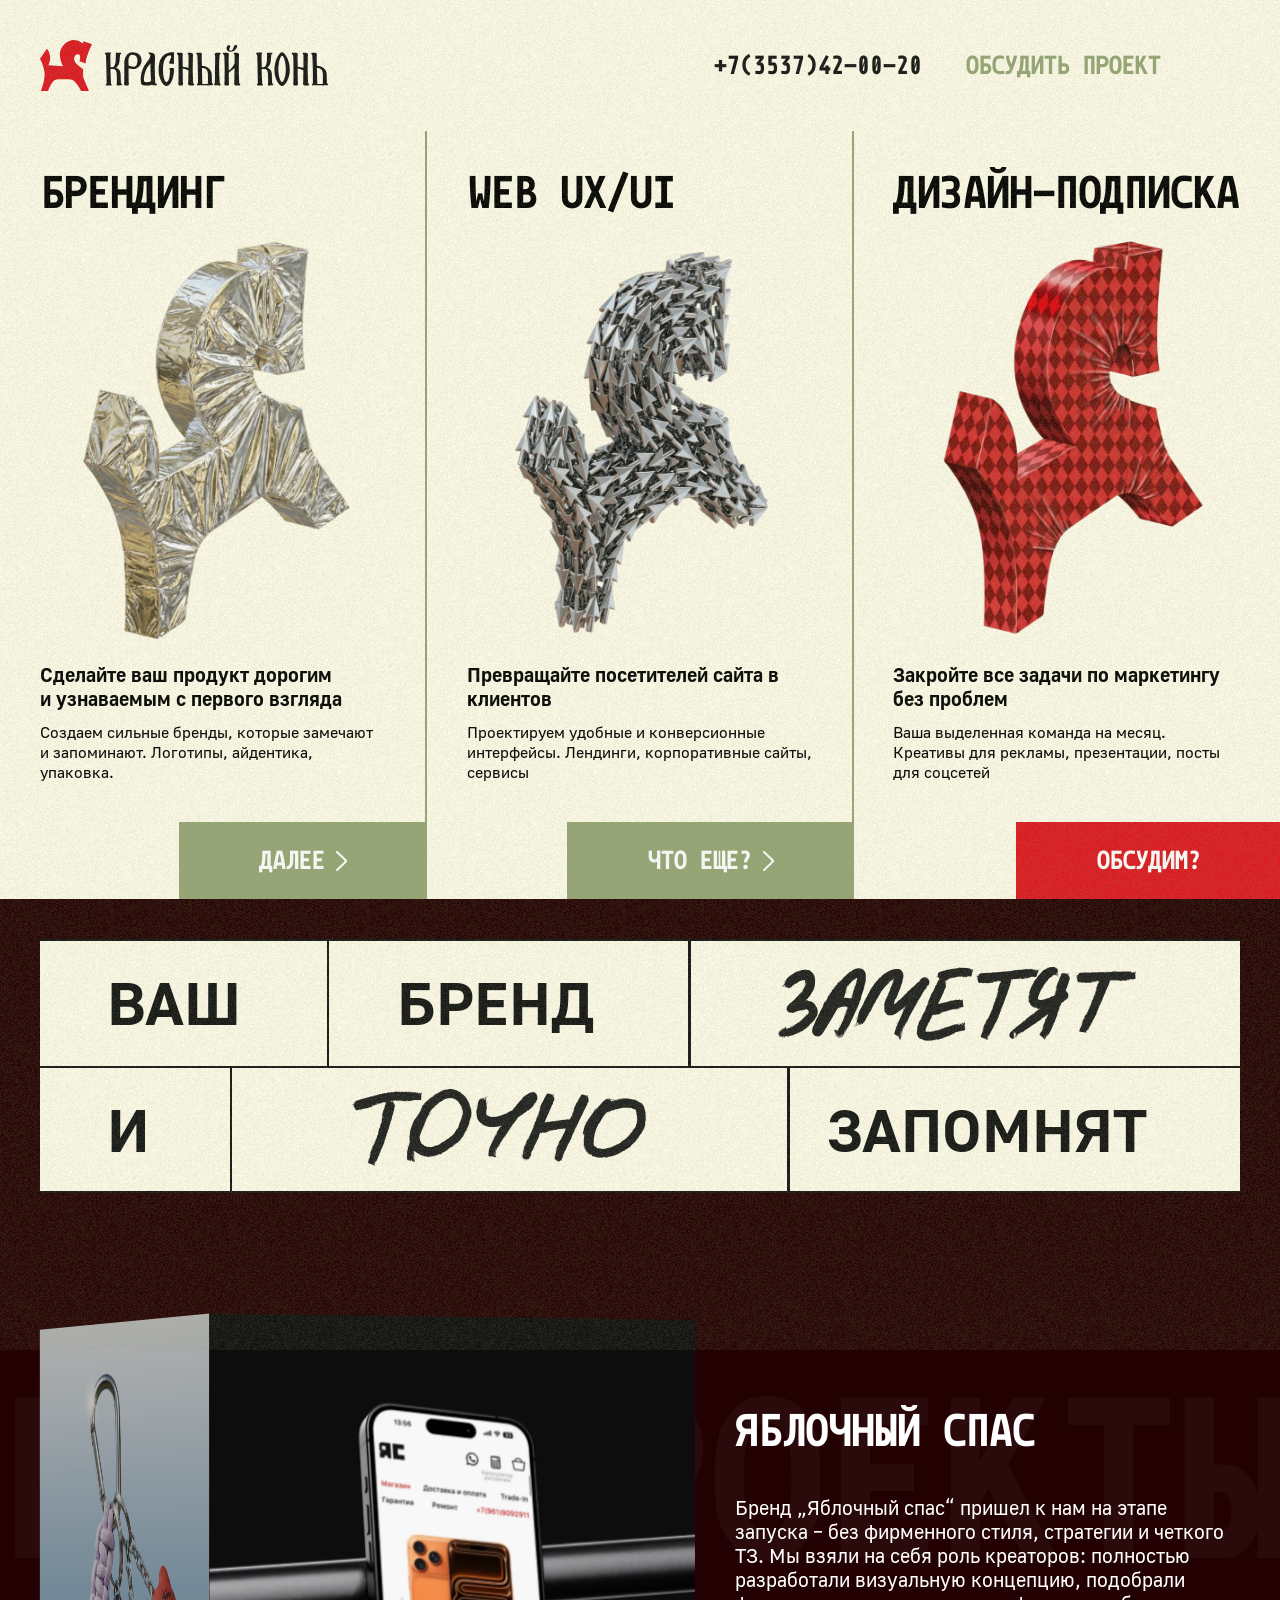
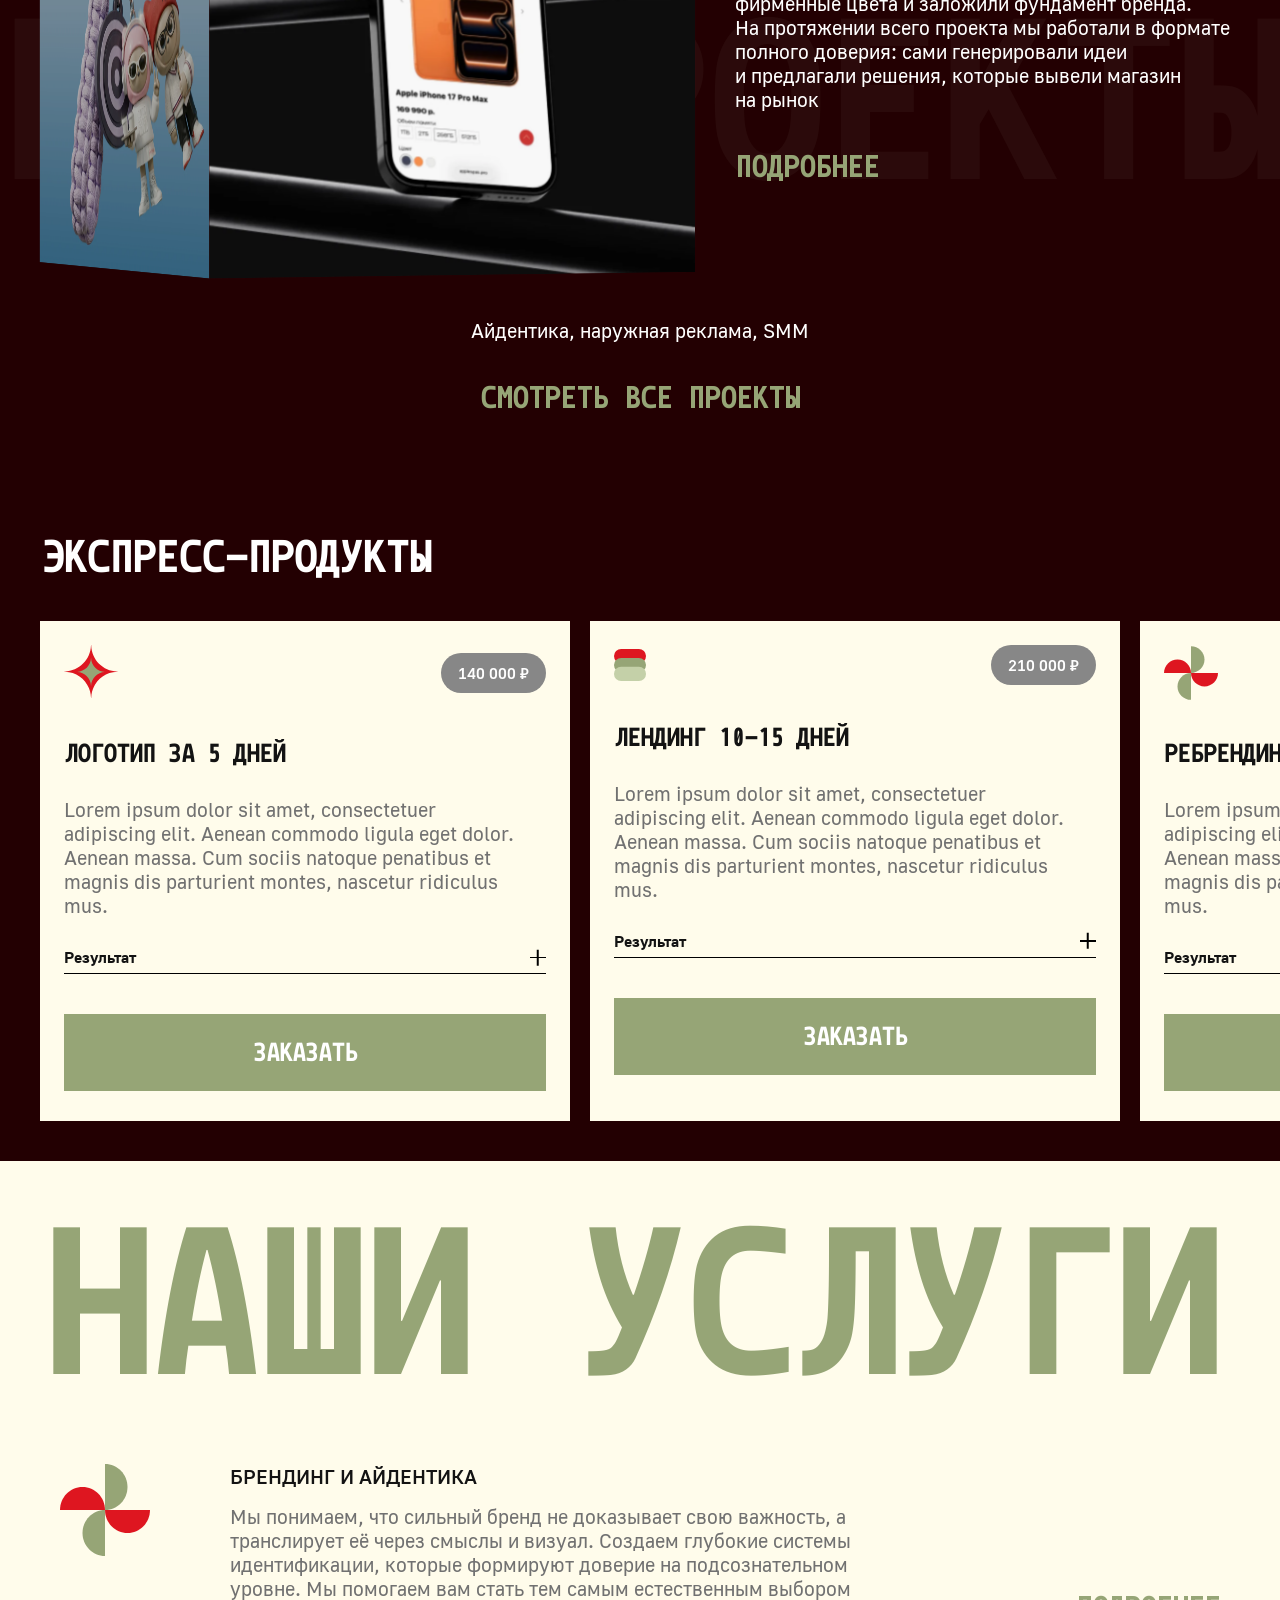
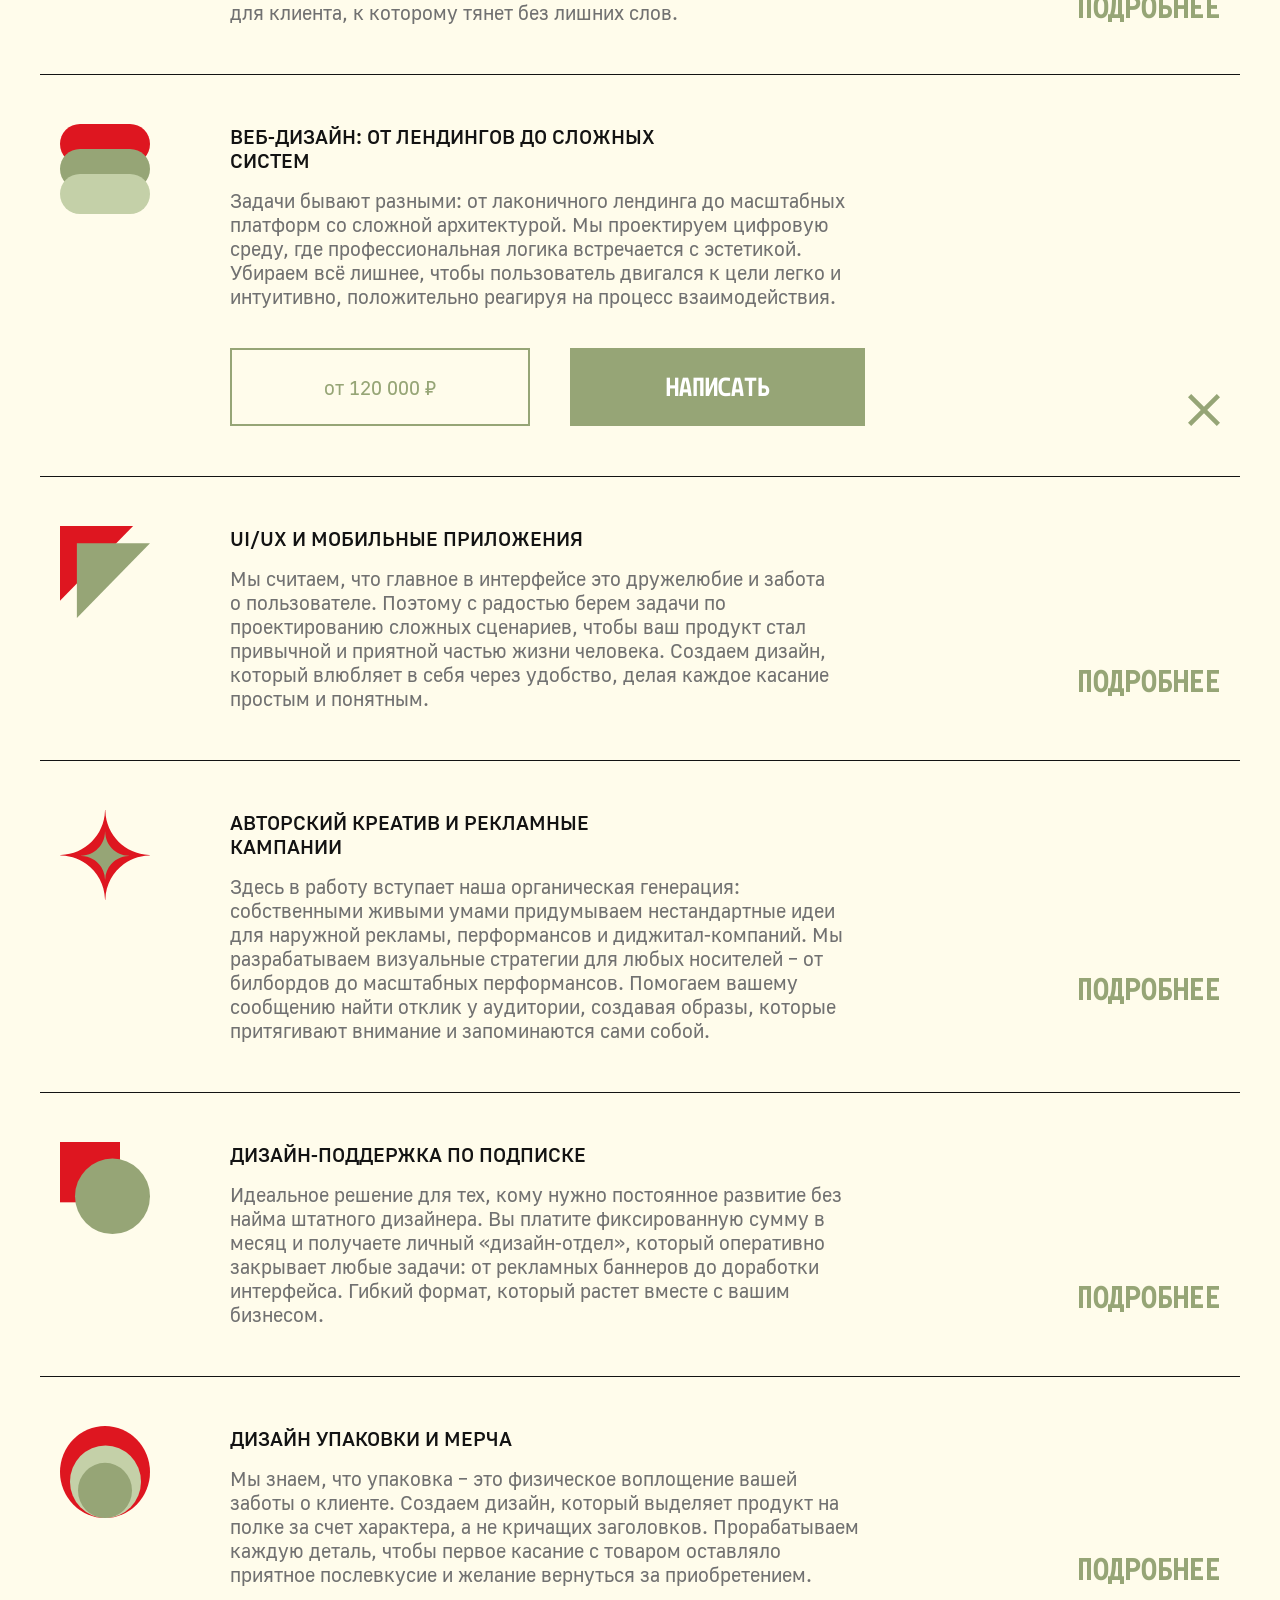
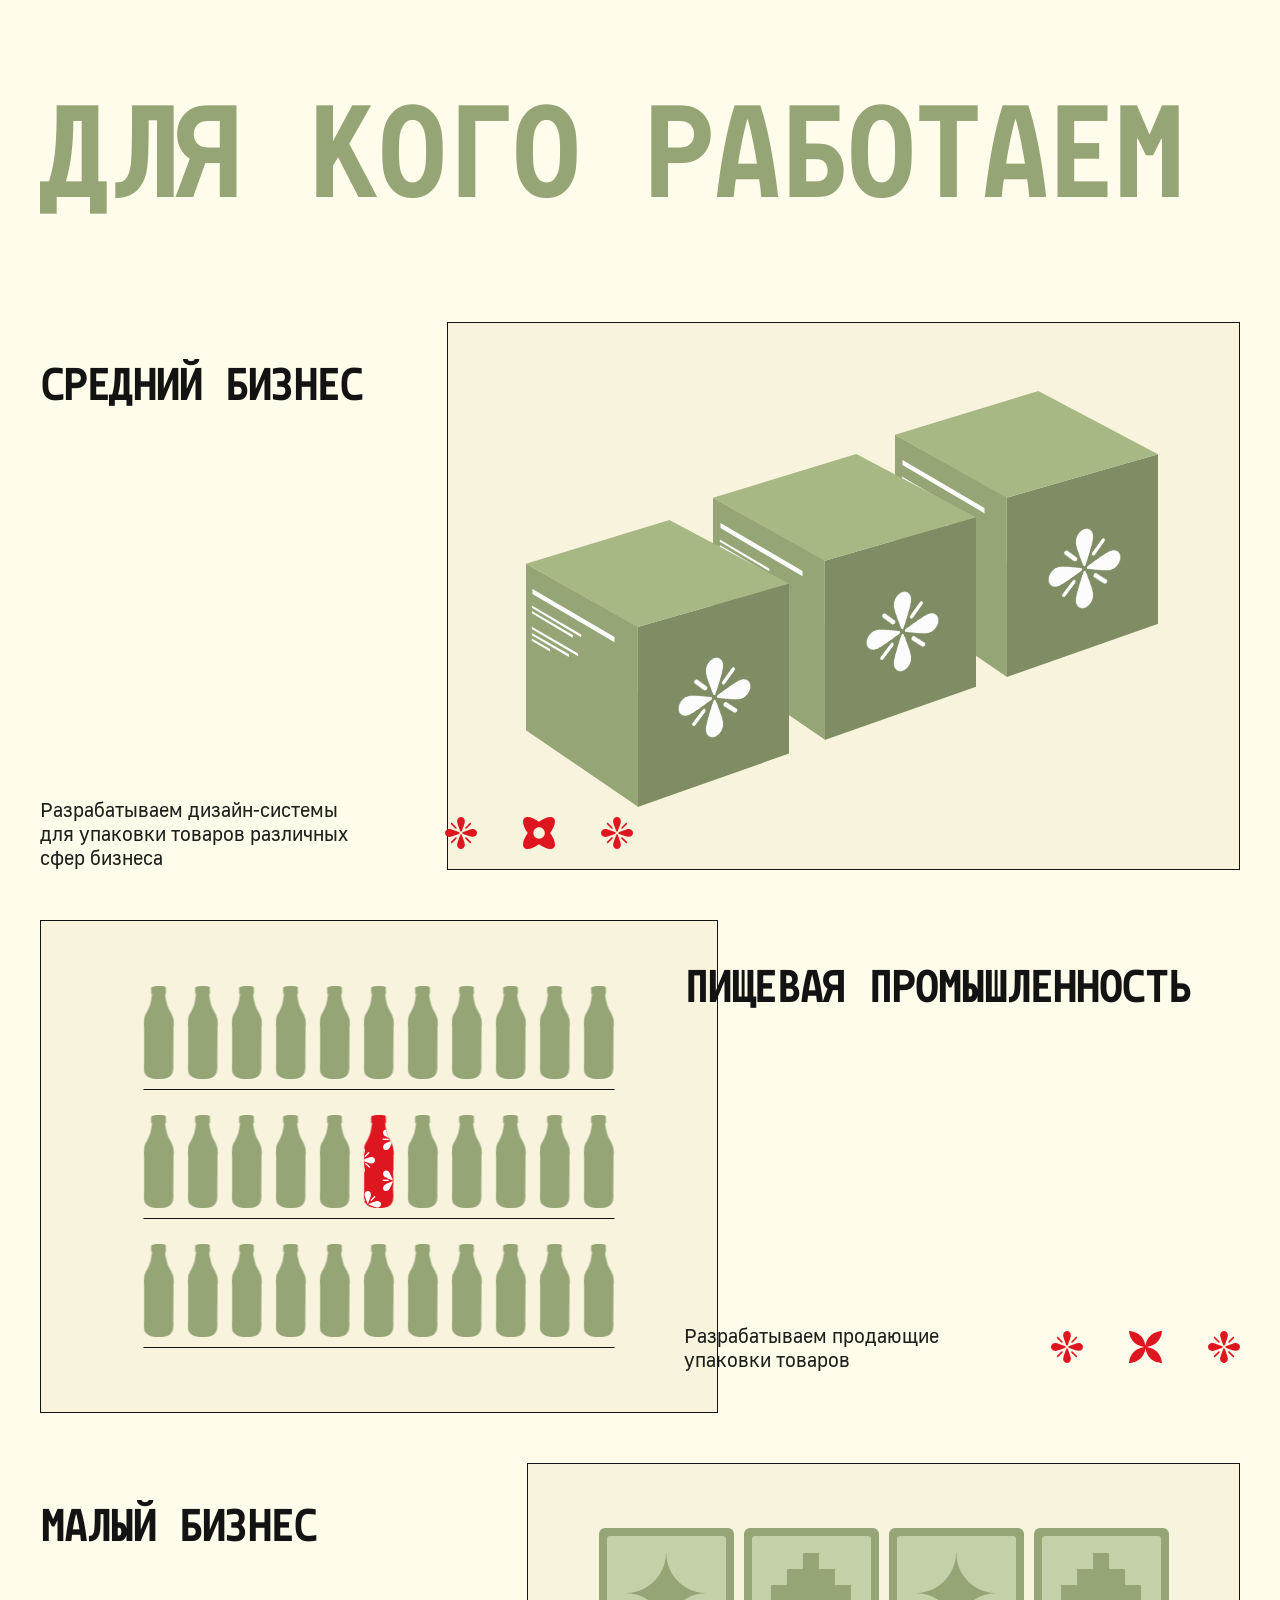
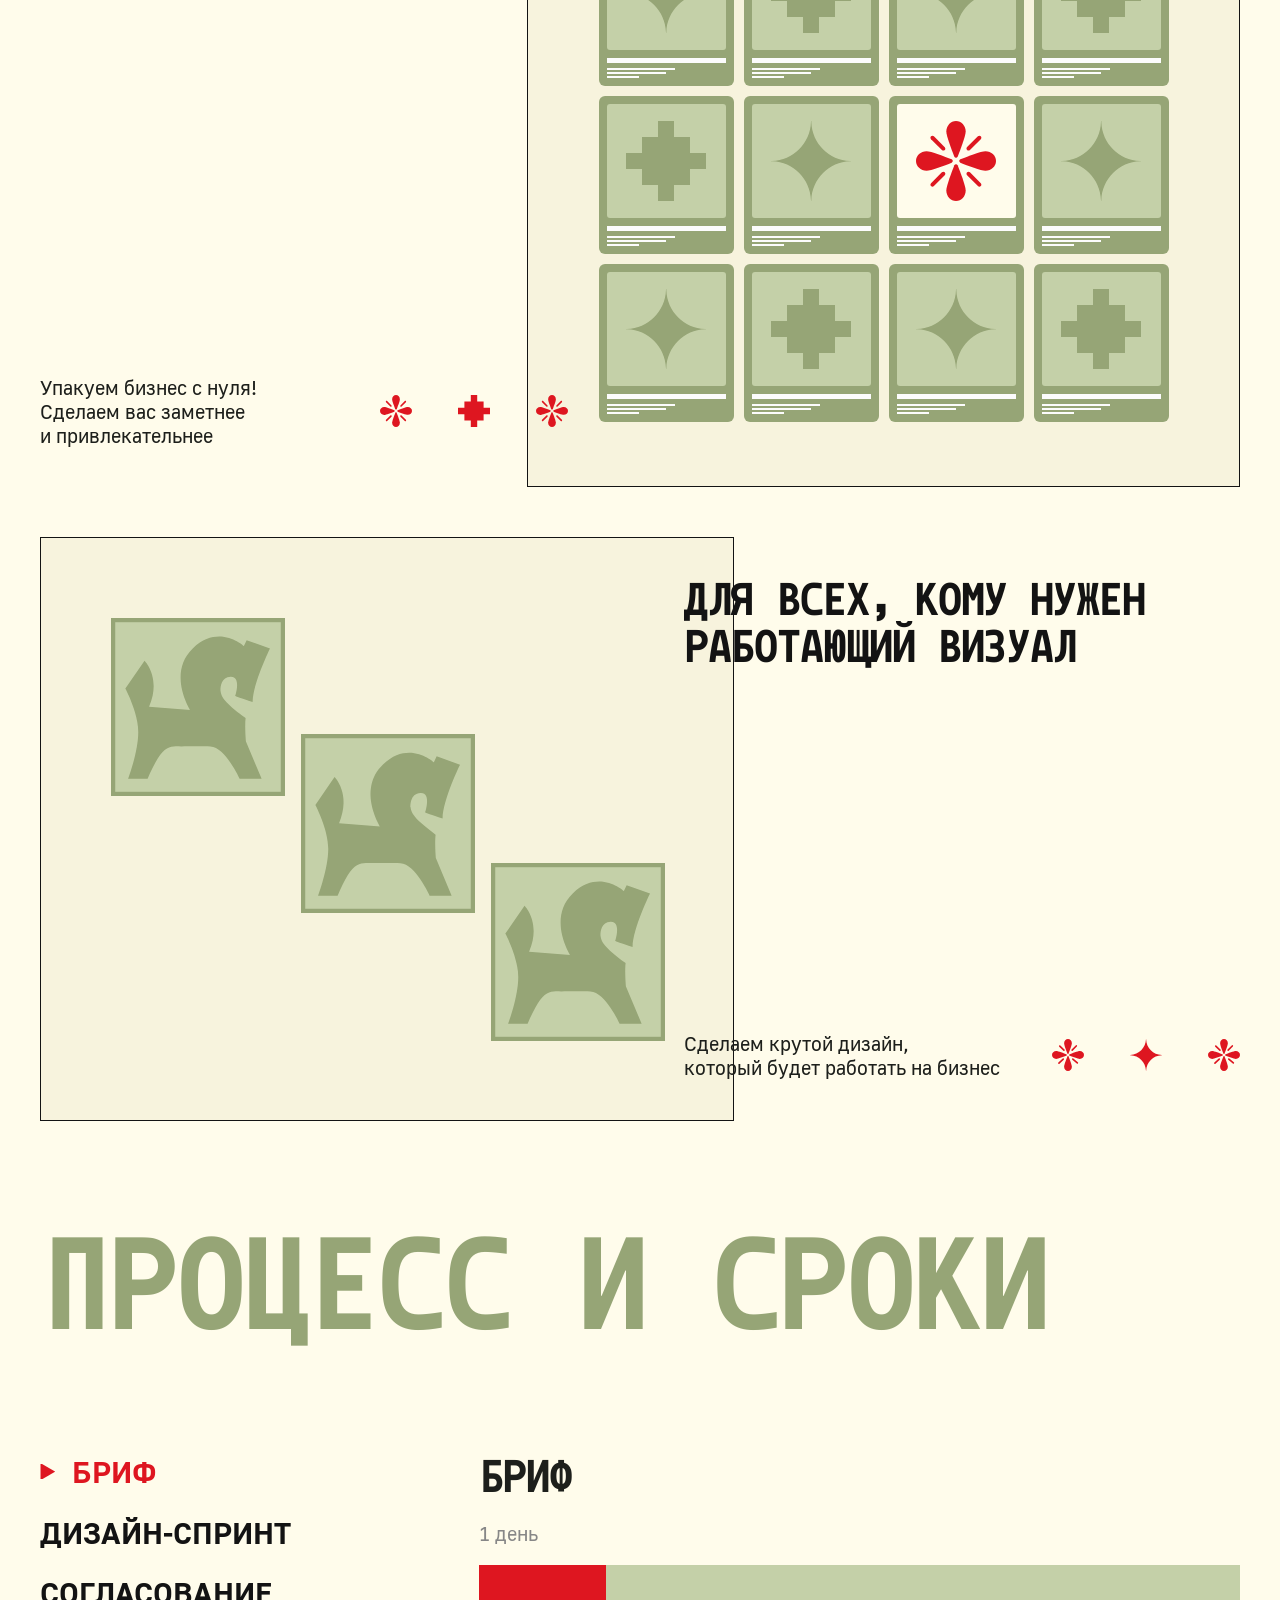
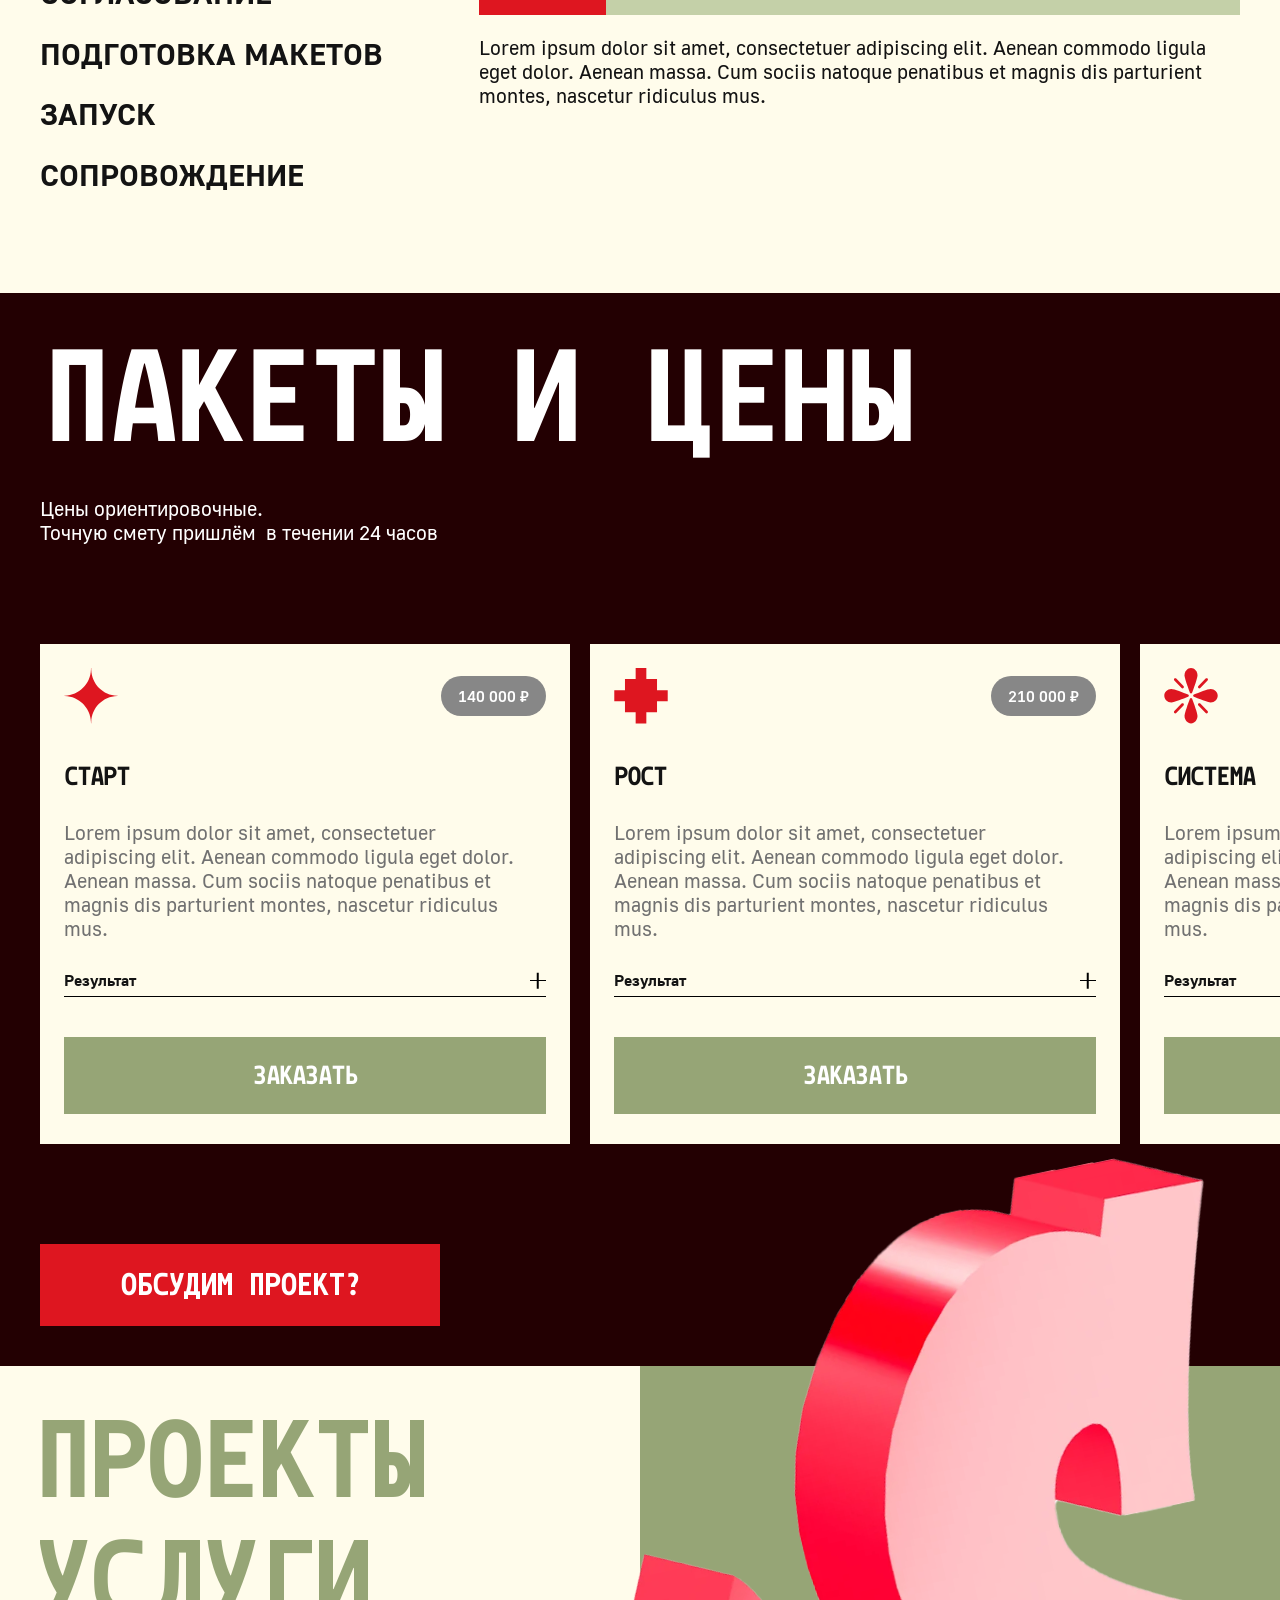
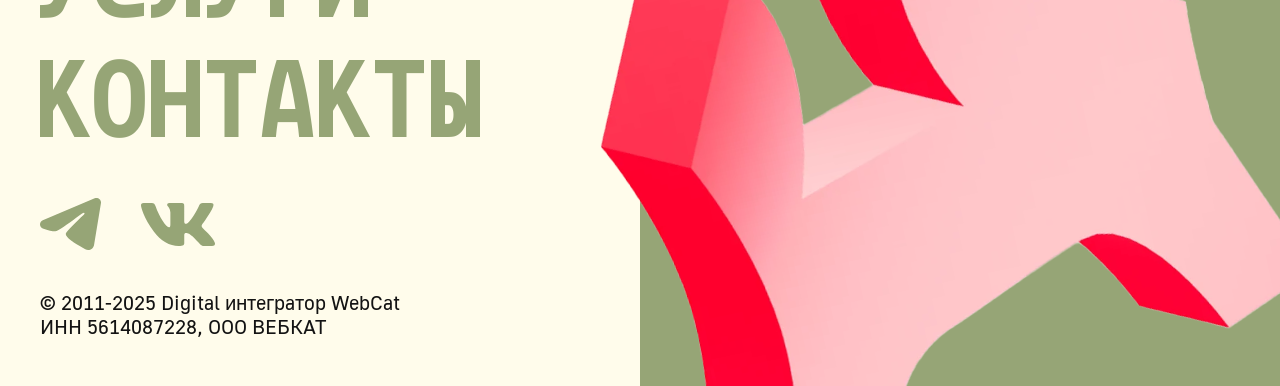
==== commit d901354c: "Куб проектов: вращение мышью/пальцем и тексты из кейсов - Куб крутится перетаскиванием мышью и пальц" ====
--- a/index.html
+++ b/index.html
@@ -106,24 +106,24 @@
         </div>
 
         <div class="projects__row">
-          <div class="cube-scene" data-cube aria-roledescription="карусель" aria-label="Наши проекты">
+          <div class="cube-scene" data-cube tabindex="0" aria-roledescription="карусель" aria-label="Наши проекты: перетащите куб или используйте стрелки">
             <div class="cube">
               <!-- порядок граней = порядок проектов при повороте: front → left → back → right -->
-              <div class="cube__face cube__face--front"><img src="assets/img/project-spas.webp" alt=""></div>
-              <div class="cube__face cube__face--left"><img src="assets/img/project-cel.webp" alt=""></div>
-              <div class="cube__face cube__face--back"><img src="assets/img/project-zhel.webp" alt=""></div>
-              <div class="cube__face cube__face--right"><img src="assets/img/project-maslo.webp" alt=""></div>
+              <div class="cube__face cube__face--front"><img src="assets/img/project-spas.webp" alt="Яблочный спас" draggable="false"></div>
+              <div class="cube__face cube__face--left"><img src="assets/img/project-cel.webp" alt="Цель" draggable="false"></div>
+              <div class="cube__face cube__face--back"><img src="assets/img/project-zhel.webp" alt="Желен" draggable="false"></div>
+              <div class="cube__face cube__face--right"><img src="assets/img/project-maslo.webp" alt="Очень молочен" draggable="false"></div>
             </div>
           </div>
 
           <div class="projects__info" aria-live="polite">
-            <h3 class="projects__title" data-project-title>Название</h3>
-            <p class="projects__desc" data-project-desc>Lorem ipsum dolor sit amet, consectetuer adipiscing elit. Aenean commodo ligula eget dolor. Aenean massa. Cum sociis natoque penatibus et magnis dis parturient montes, nascetur ridiculus mus. Donec quam felis, ultricies nec, pellentesque eu, pretium quis, sem.</p>
+            <h3 class="projects__title" data-project-title>Яблочный спас</h3>
+            <p class="projects__desc" data-project-desc>Бренд „Яблочный спас“ пришел к нам на этапе запуска – без фирменного стиля, стратегии и четкого ТЗ. Мы взяли на себя роль креаторов: полностью разработали визуальную концепцию, подобрали фирменные цвета и заложили фундамент бренда. На протяжении всего проекта мы работали в формате полного доверия: сами генерировали идеи и предлагали решения, которые вывели магазин на рынок</p>
             <a class="link-green projects__more" href="#" data-project-link>подробнее</a>
           </div>
         </div>
 
-        <p class="projects__tags" data-project-tags>Айдентика, упаковка</p>
+        <p class="projects__tags" data-project-tags>Айдентика, наружная реклама, SMM</p>
         <a class="link-green projects__all" href="#">смотреть все проекты</a>
       </section>
 
--- a/css/style.css
+++ b/css/style.css
@@ -265,7 +265,7 @@
 .projects__more, .projects__all { font-size: 2.4rem; }
 .projects__tags { position: relative; font-size: 2rem; color: #fff; text-align: center; }
 .projects__all { position: relative; }
-.projects__info > *, .projects__tags { transition: opacity .35s ease-out; }
+.projects__info > *, .projects__tags { transition: opacity .3s ease-out; }
 .projects.is-switching .projects__info > *, .projects.is-switching .projects__tags { opacity: 0; }
 
 /* Куб с картинками проектов (аннотация в Figma: «куб анимирован») */
@@ -274,8 +274,11 @@
   width: 65.5174rem; height: 56.5063rem;
   /* мягкая перспектива: ближнее ребро ~на 3% выше дальних, как в силуэте из макета */
   perspective: 800rem; perspective-origin: 49.1% 50%;
-  cursor: pointer;
-}
+  cursor: grab; touch-action: pan-y; user-select: none; -webkit-user-select: none;
+}
+.cube-scene.is-dragging { cursor: grabbing; }
+.cube-scene.is-dragging .cube, .cube-scene.is-dragging .cube__face::after { transition: none; }
+.cube-scene:focus-visible { outline-offset: .6rem; }
 .cube {
   position: absolute; left: 6.81rem; top: 1.15rem;
   width: 50.7rem; height: 54.2rem;
@@ -288,9 +291,9 @@
   background: var(--light-green);
   backface-visibility: hidden;
 }
-.cube__face img { width: 100%; height: 100%; object-fit: cover; }
-.cube__face::after { content: ""; position: absolute; inset: 0; background: #000; opacity: 0; transition: opacity 1.3s ease; pointer-events: none; }
-.cube__face.is-side::after { opacity: .28; }
+.cube__face img { width: 100%; height: 100%; object-fit: cover; pointer-events: none; -webkit-user-drag: none; }
+/* затемнение грани считается в js по углу поворота (--shade) */
+.cube__face::after { content: ""; position: absolute; inset: 0; background: #000; opacity: var(--shade, 0); transition: opacity 1.3s cubic-bezier(.65, 0, .2, 1); pointer-events: none; }
 .cube__face--front { transform: translateZ(25.35rem); }
 .cube__face--left  { transform: rotateY(-90deg) translateZ(25.35rem); }
 .cube__face--back  { transform: rotateY(180deg) translateZ(25.35rem); }
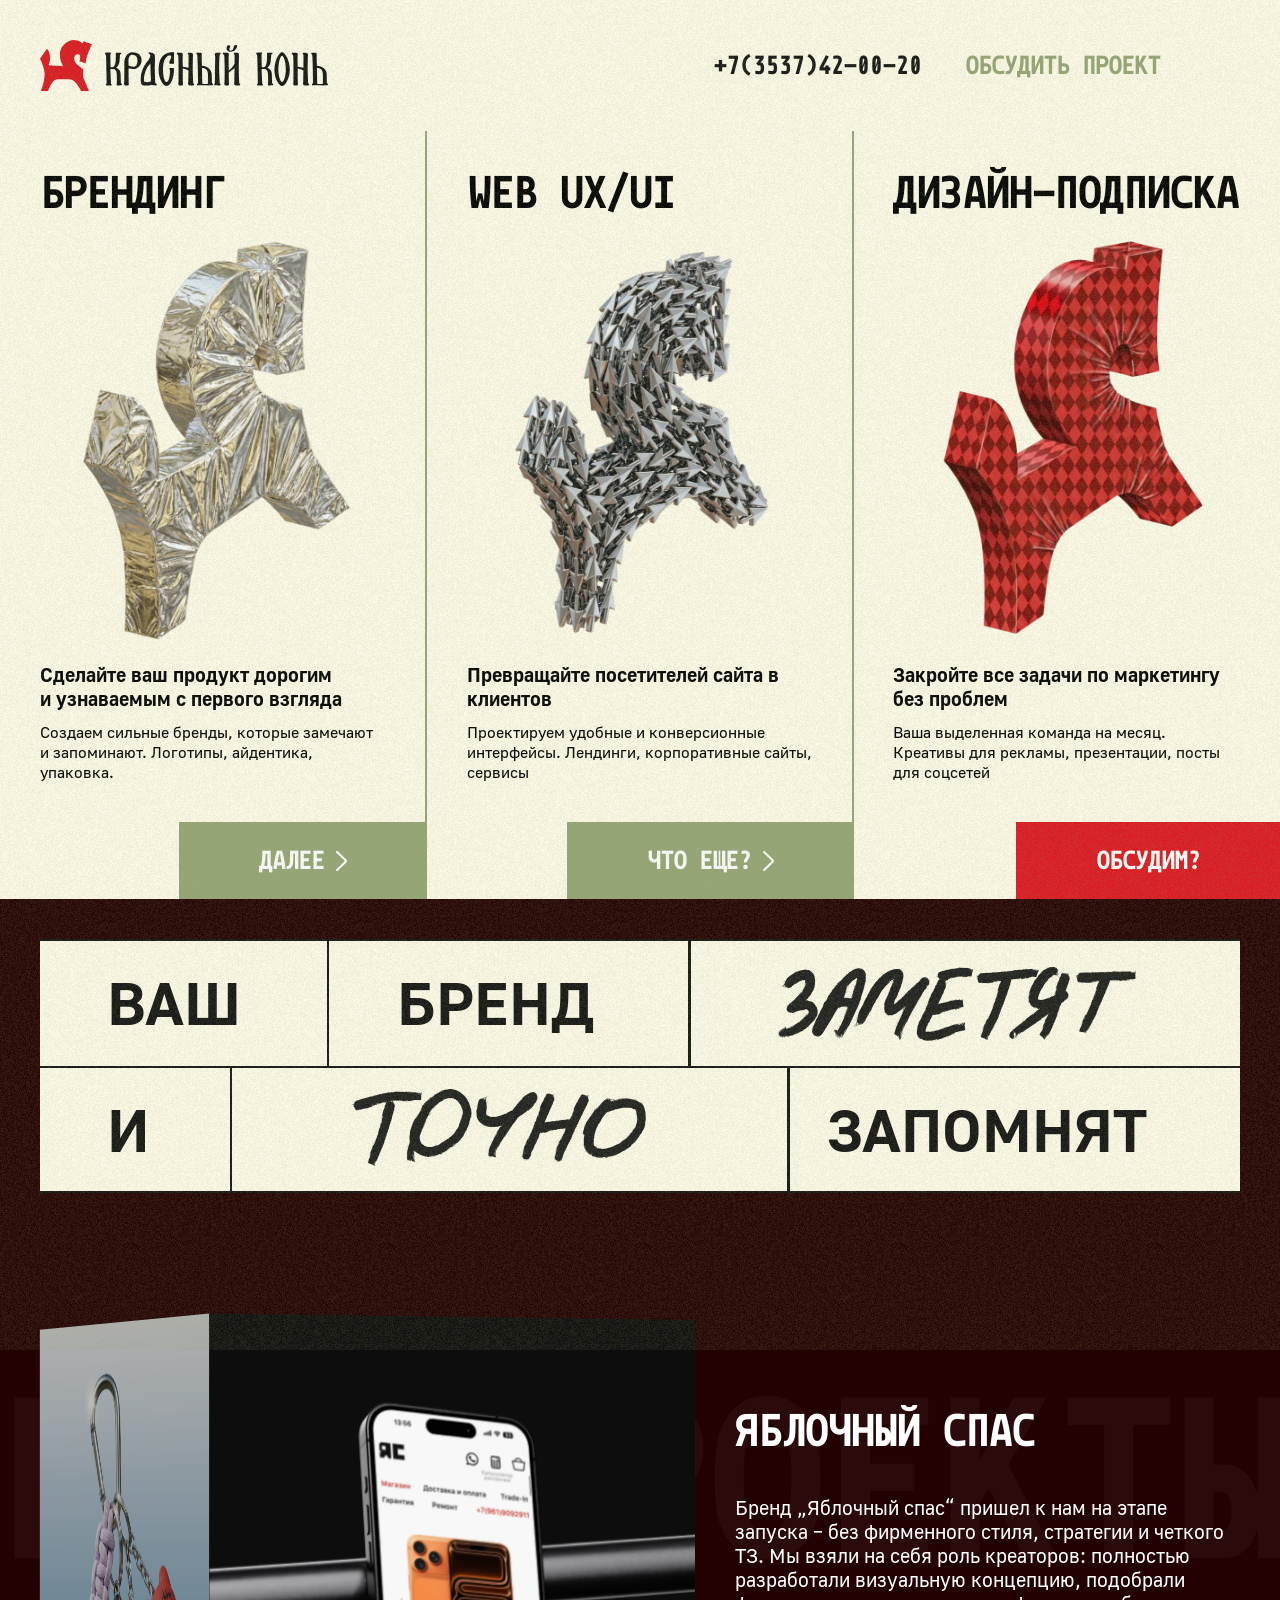
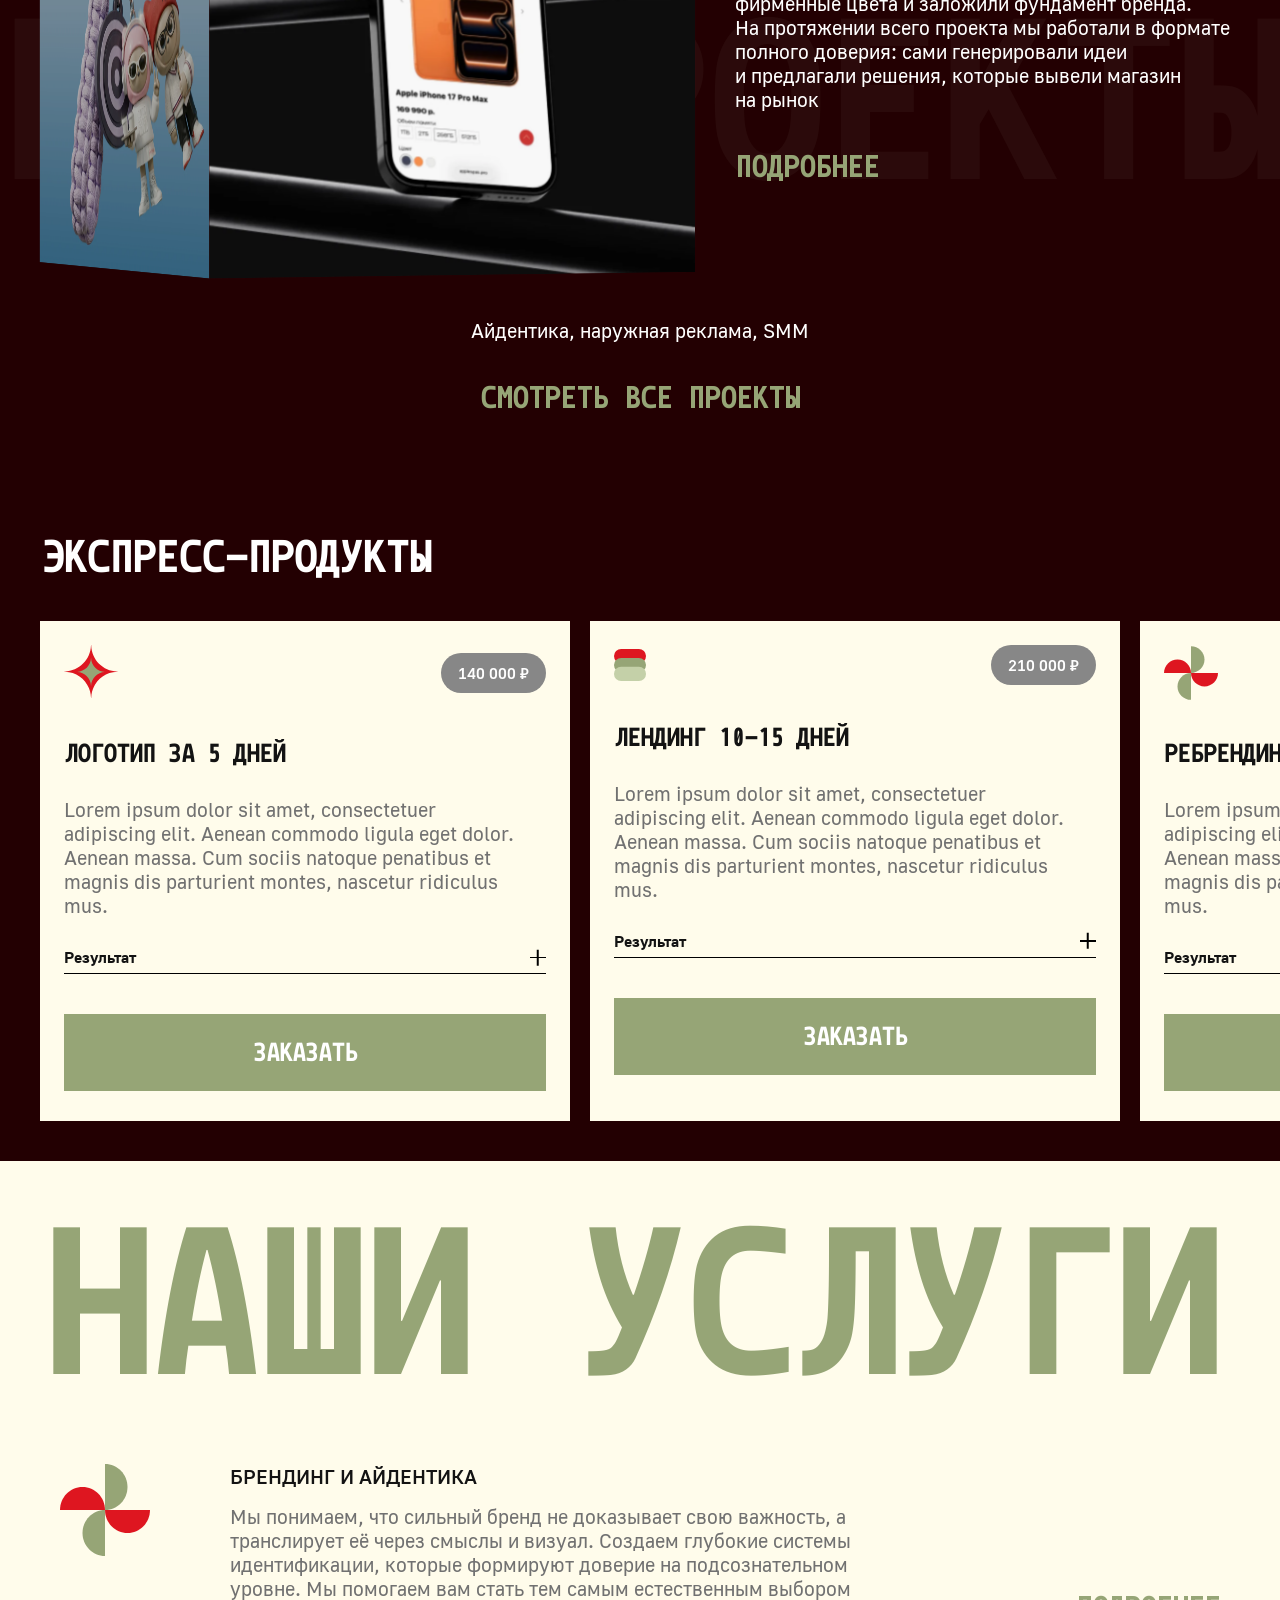
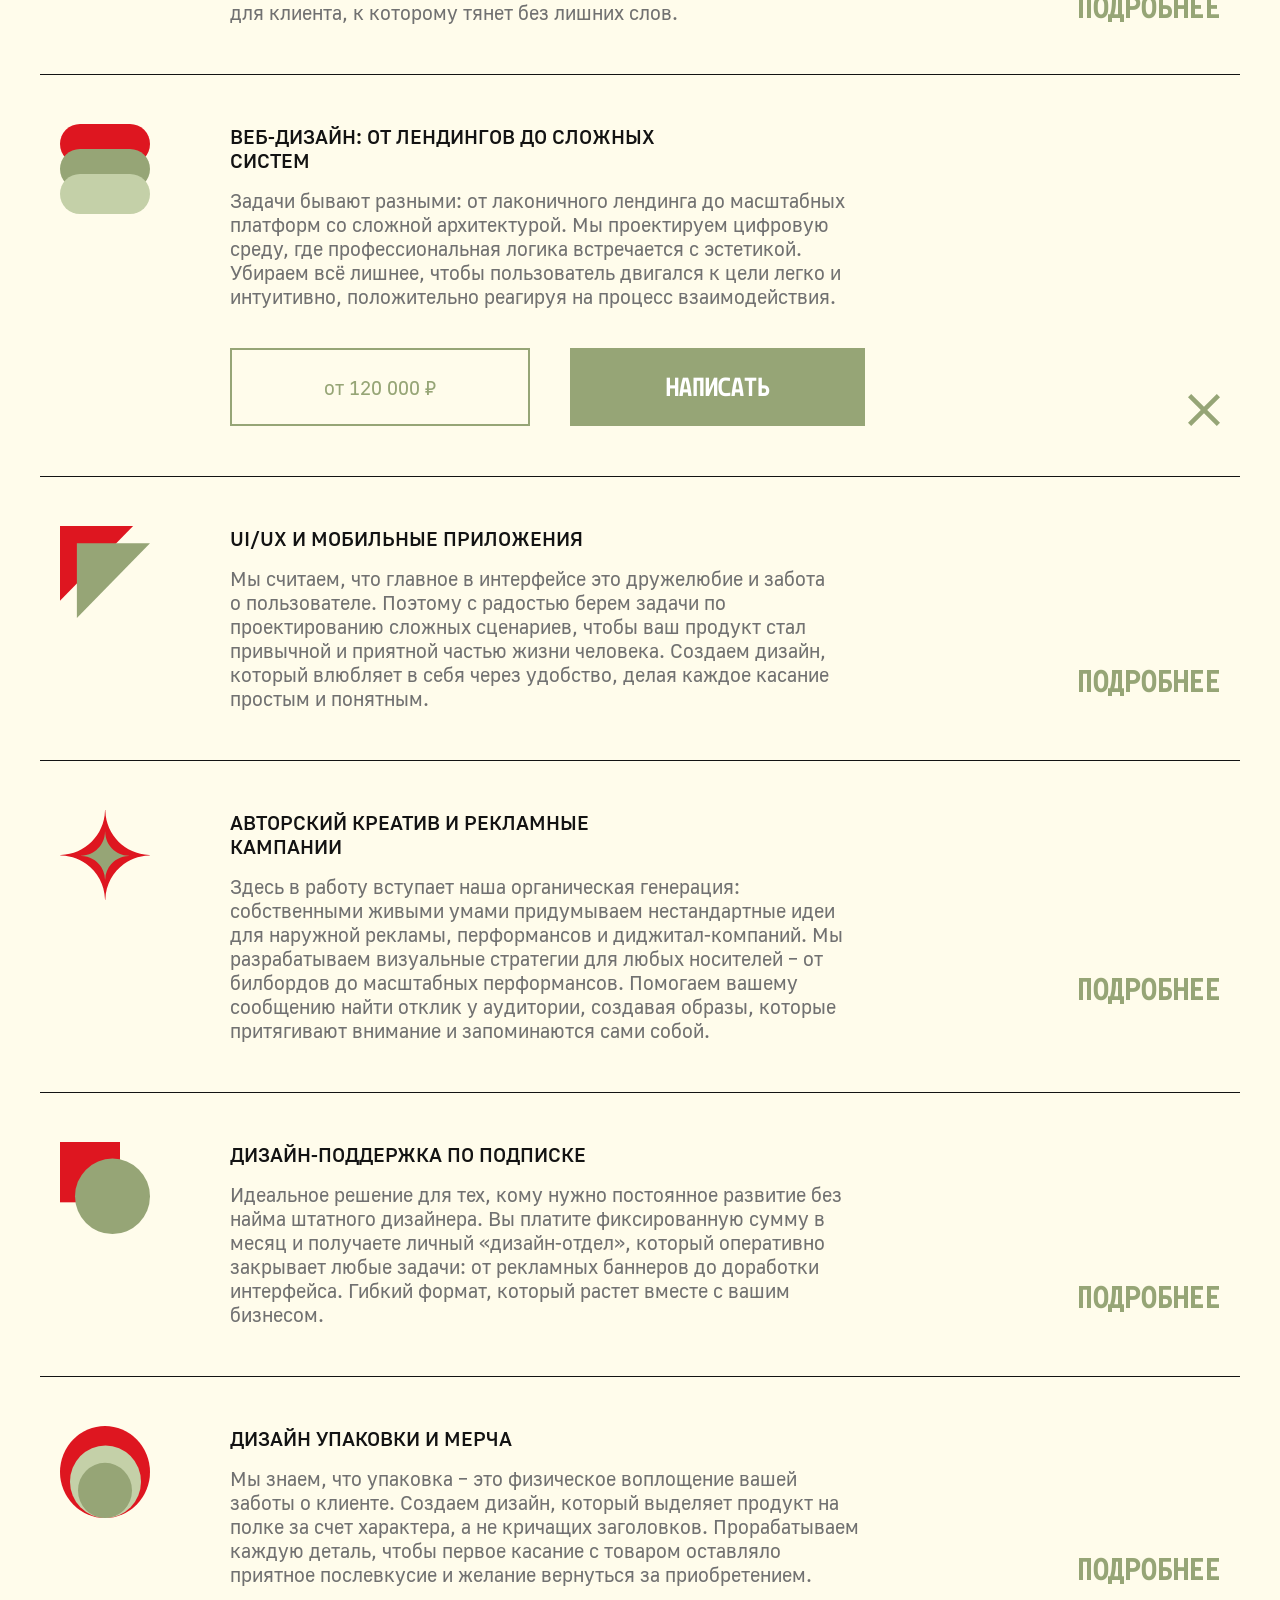
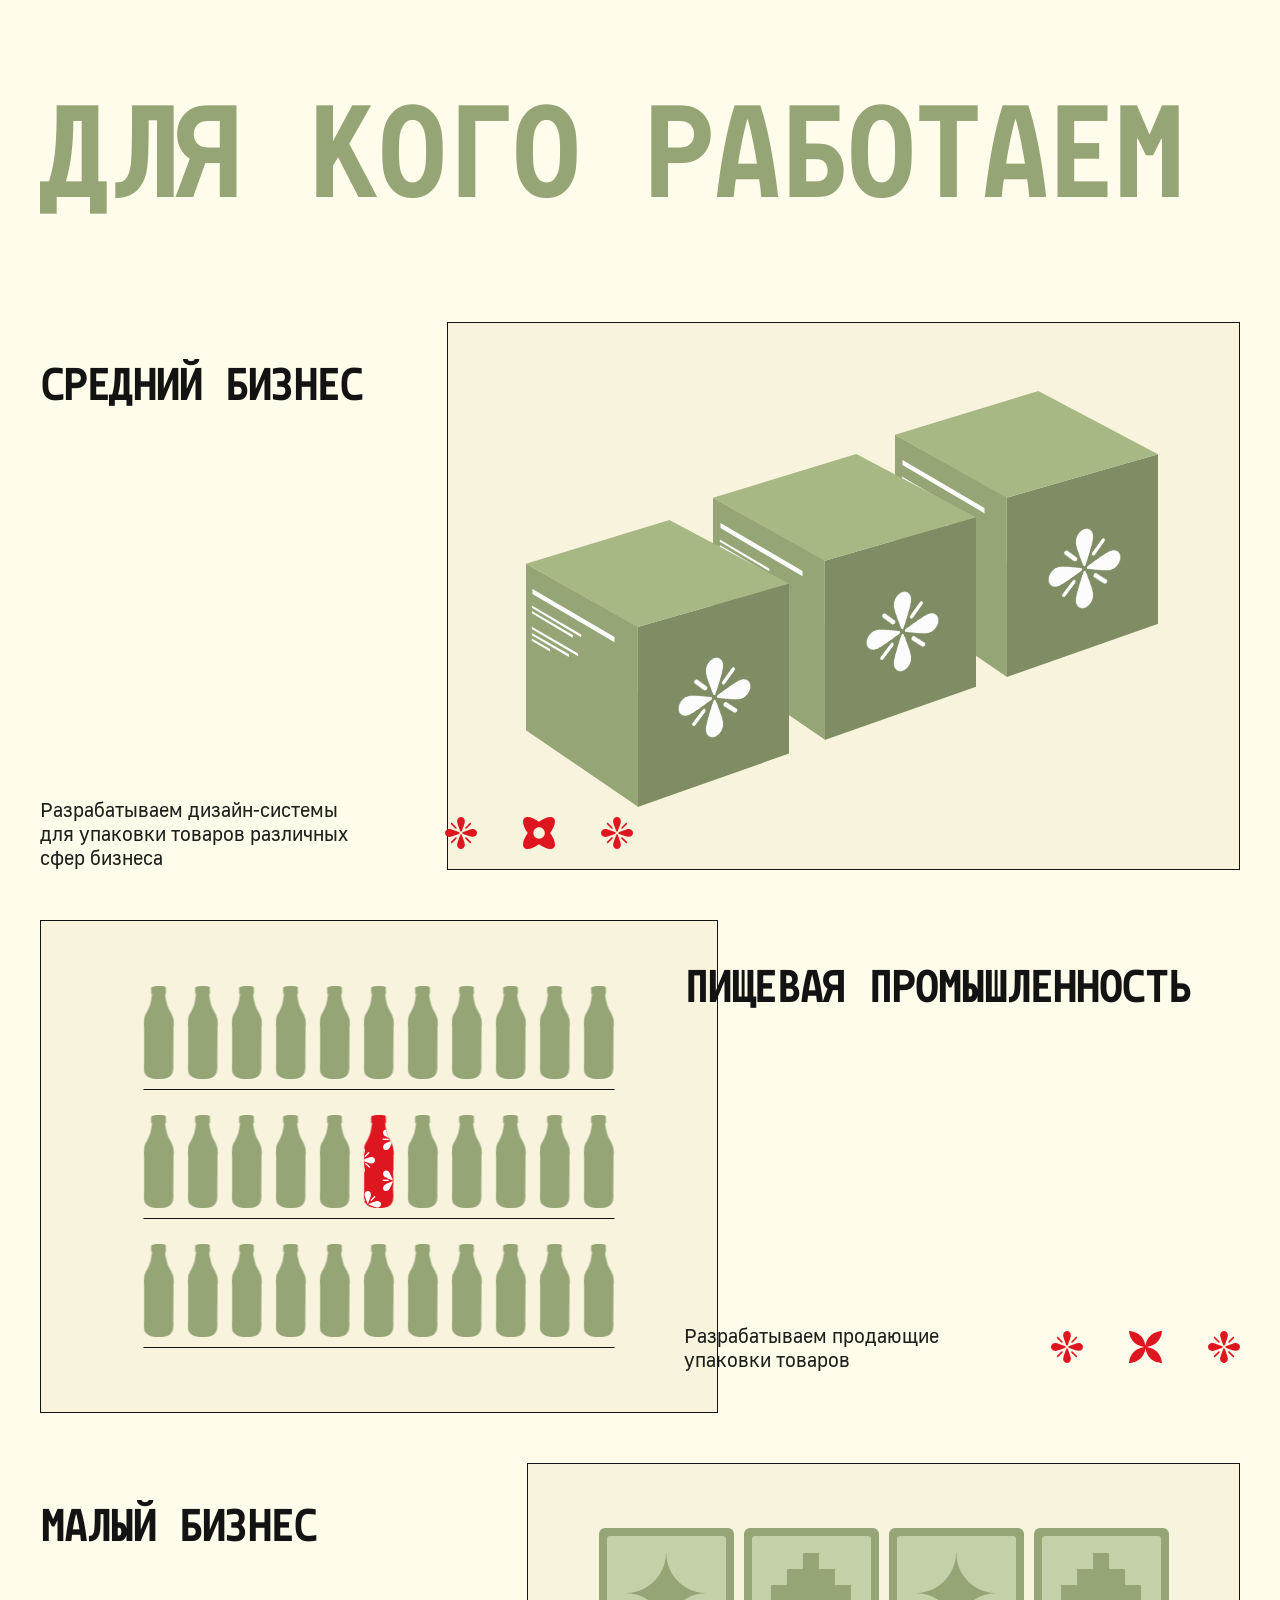
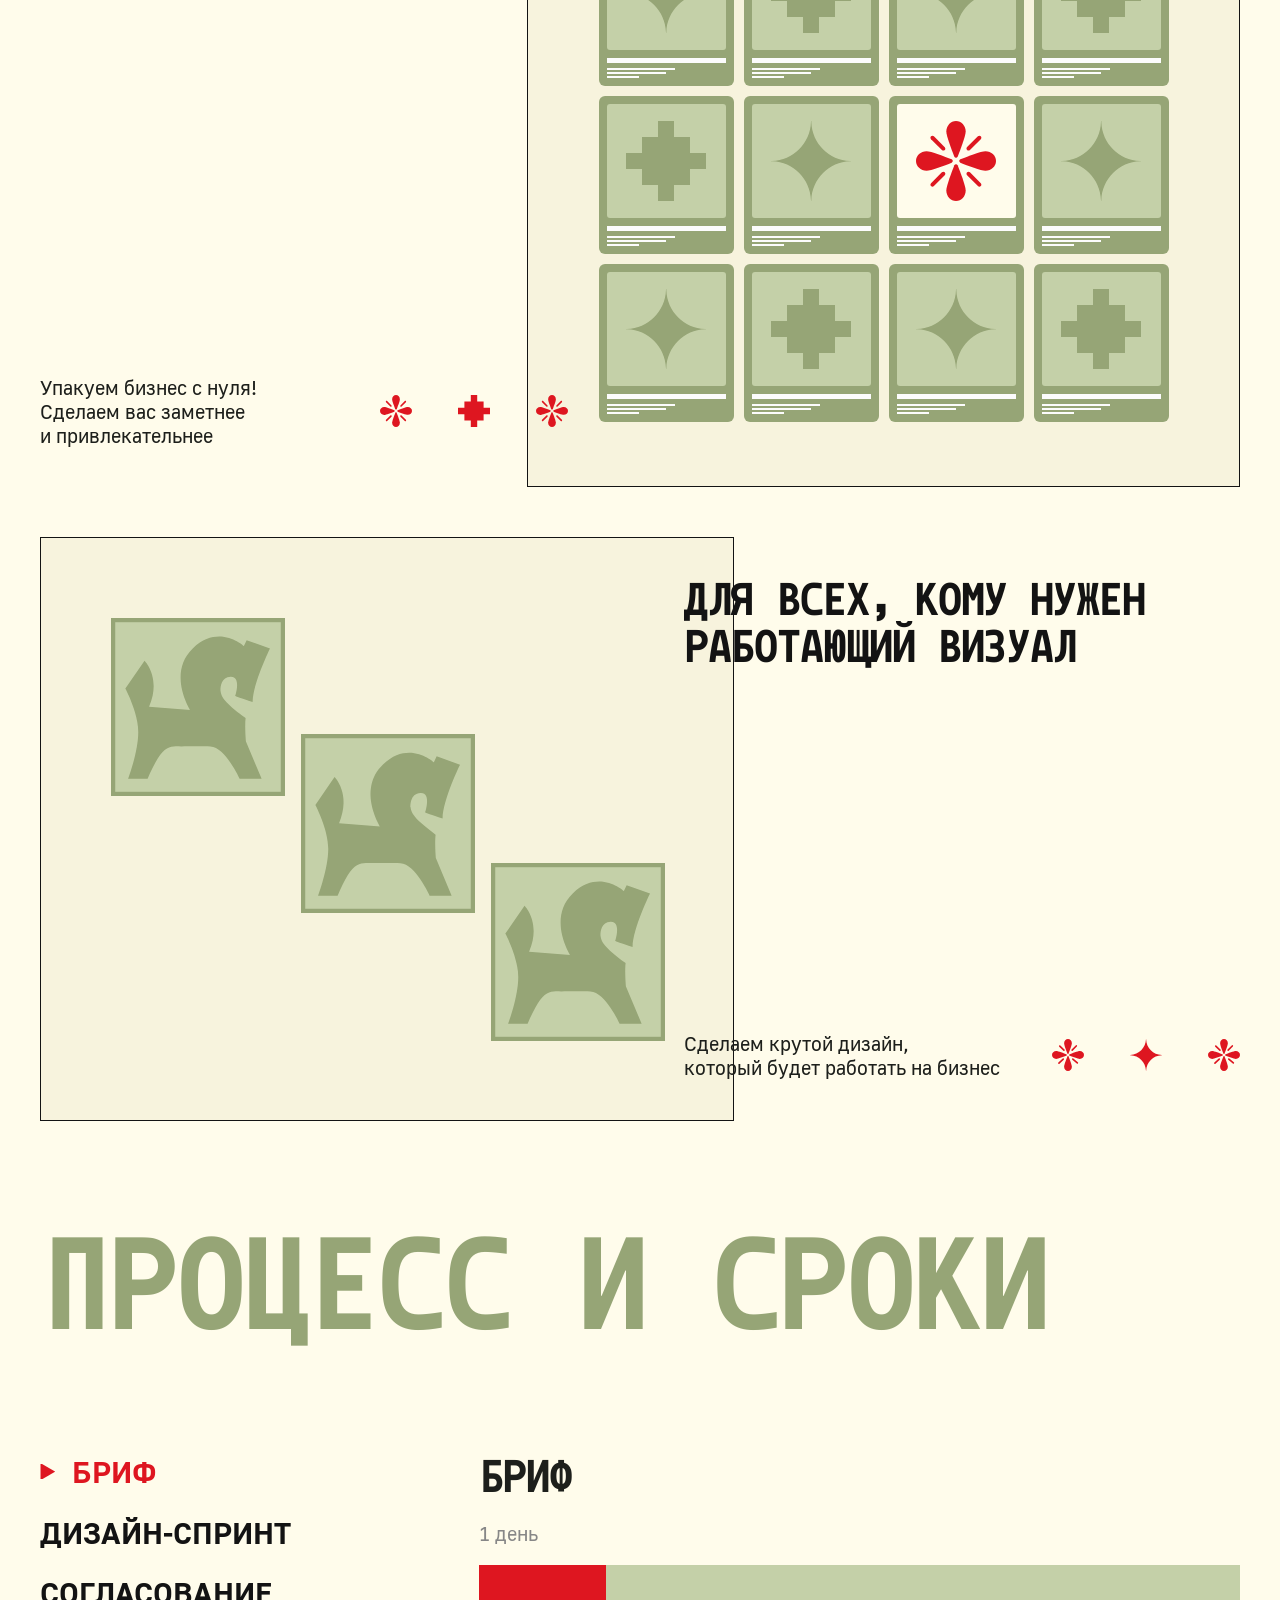
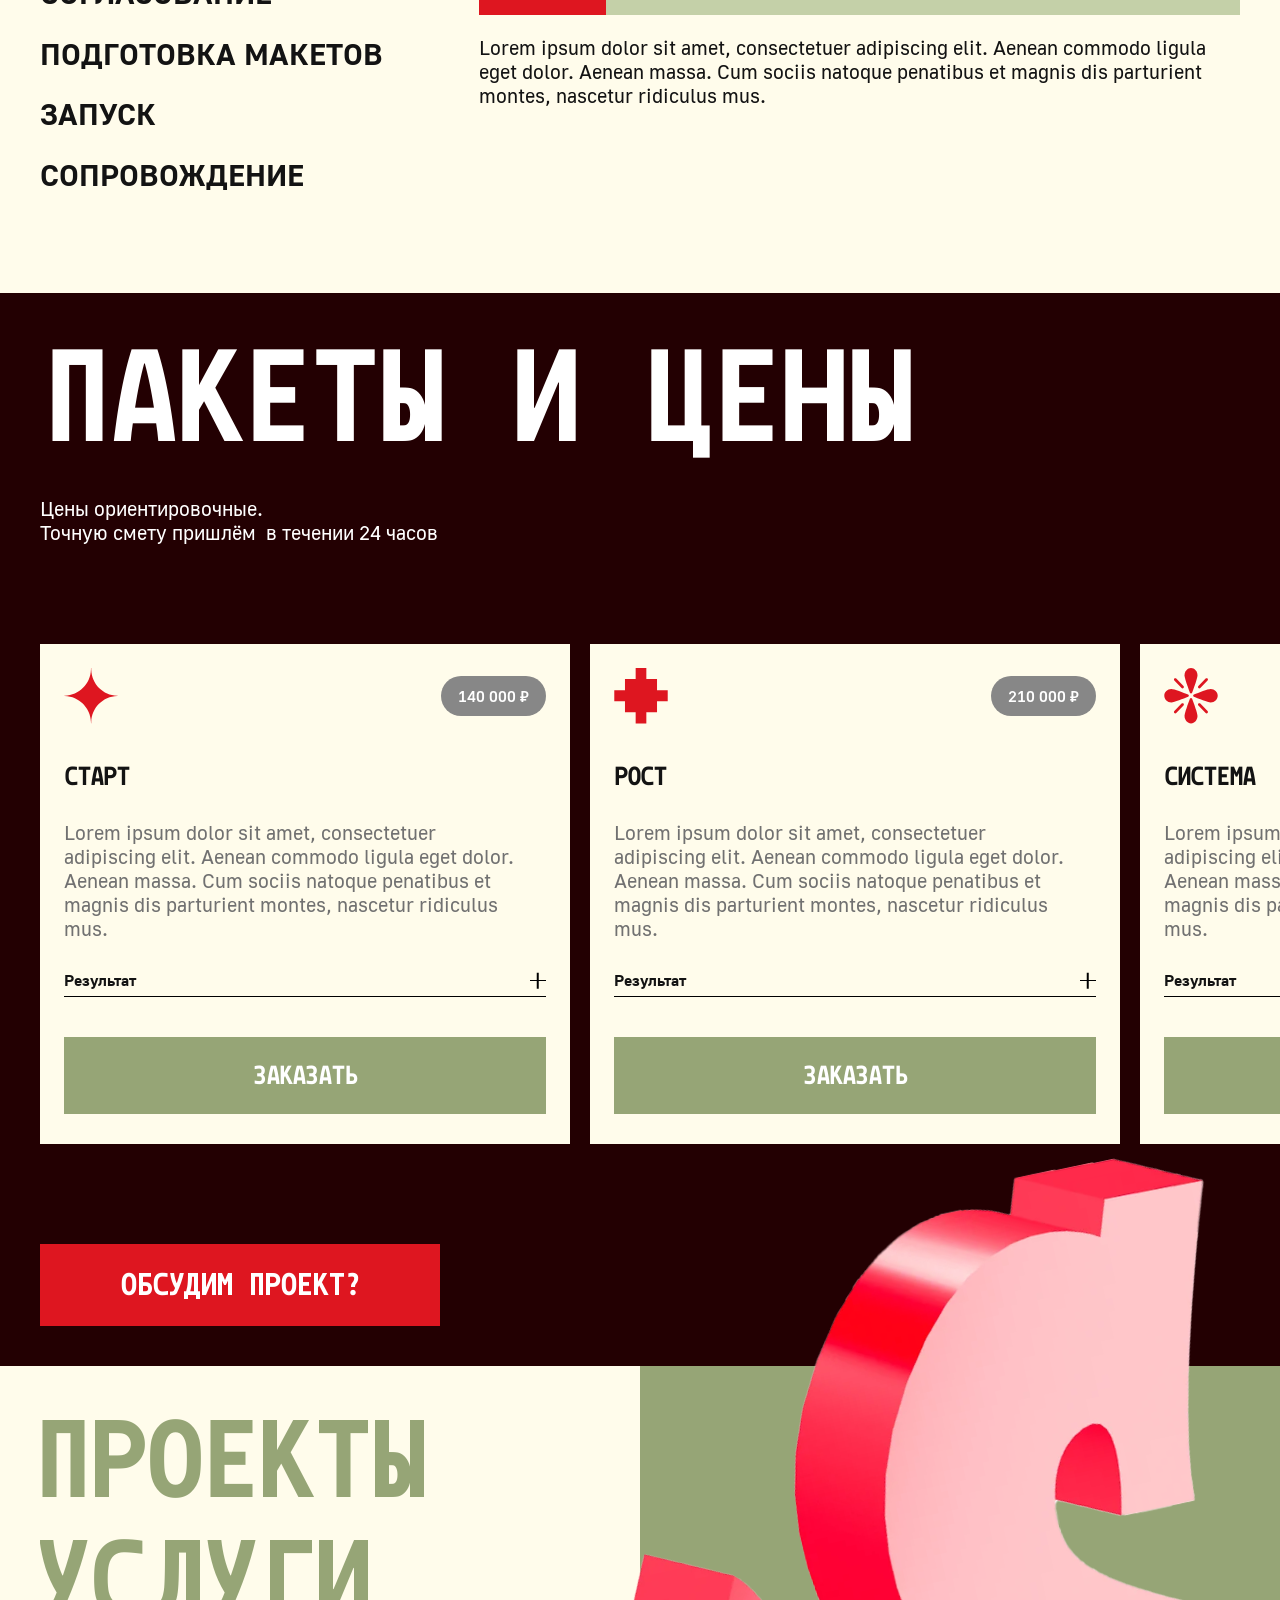
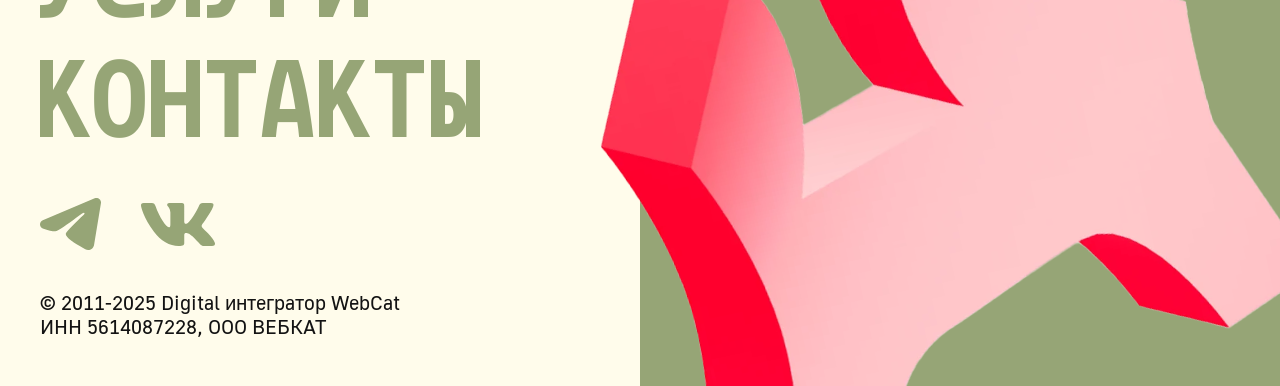
==== commit 96fc52a4: "Страница «Нейровидео» и пункт в меню - /neurovideo/: логика по референсу jasonbergh.com — работы на " ====
--- a/index.html
+++ b/index.html
@@ -443,6 +443,7 @@
     </div>
     <nav class="big-links big-links--menu">
       <a class="big-link" href="#projects" data-close-menu><span class="big-link__inner"><img src="assets/img/triangle-red.svg" alt="" class="big-link__arrow">Проекты</span></a>
+      <a class="big-link" href="neurovideo/"><span class="big-link__inner"><img src="assets/img/triangle-red.svg" alt="" class="big-link__arrow">Нейровидео</span></a>
       <a class="big-link" href="#services" data-close-menu><span class="big-link__inner"><img src="assets/img/triangle-red.svg" alt="" class="big-link__arrow">Услуги</span></a>
       <a class="big-link" href="#contacts" data-close-menu><span class="big-link__inner"><img src="assets/img/triangle-red.svg" alt="" class="big-link__arrow">контакты</span></a>
     </nav>
@@ -494,6 +495,7 @@
     </div>
   </div>
 
+  <script src="js/common.js"></script>
   <script src="js/main.js"></script>
 </body>
 </html>
--- a/css/style.css
+++ b/css/style.css
@@ -567,7 +567,8 @@
 .menu__close img { width: 100%; height: 100%; }
 .menu__flower { position: absolute; left: calc(50% + .8rem); top: -8.6rem; width: 70.1925rem; height: 70.2rem; max-width: none; transition: transform 1.2s var(--gentle); transform: rotate(-30deg) scale(.9); }
 .menu.is-open .menu__flower { transform: none; }
-.big-links--menu { position: absolute; left: 4rem; top: 50%; transform: translateY(-50%); width: 61.7rem; font-size: 9.861rem; gap: 2.6588rem; z-index: 1; }
+.big-links--menu { position: absolute; left: 4rem; top: calc(50% + 2rem); transform: translateY(-50%); width: auto; font-size: 9.861rem; gap: 2.6588rem; z-index: 1; }
+.big-link.is-current .big-link__inner { color: var(--beige); }
 .menu .big-link__inner { transform: translateY(110%); transition: transform .7s var(--gentle); }
 .menu.is-open .big-link__inner { transform: none; }
 .menu.is-open .big-link:nth-child(2) .big-link__inner { transition-delay: .06s; }
@@ -822,7 +823,7 @@
 
   /* Меню */
   .menu__flower { left: auto; right: -10.695rem; top: -10.6rem; width: 61.795rem; height: 61.8016rem; }
-  .big-links--menu { top: auto; bottom: 12.78rem; left: 3rem; width: auto; transform: none; gap: 2.059rem; }
+  .big-links--menu { top: auto; bottom: 12.78rem; left: 3rem; width: auto; transform: none; gap: 2.059rem; font-size: 9.4rem; } /* 4 пункта: «Нейровидео» должно влезть в 708px */
   .menu__socials { left: 3rem; bottom: 4rem; gap: 4.012rem; }
   .menu__socials a:first-child img { width: 5.4645rem; height: 4.6839rem; }
   .menu__socials a:last-child img { width: 6.6236rem; height: 3.8347rem; }
@@ -956,7 +957,7 @@
   .menu__close { width: 3rem; height: 3rem; }
   .menu__flower { right: auto; left: calc(75% - 1.9rem); top: -5.1rem; width: 46rem; height: 46rem; transform: translateX(-50%); }
   .menu.is-open .menu__flower { transform: translateX(-50%); }
-  .big-links--menu { left: 2rem; bottom: 16.1rem; font-size: 6.549rem; gap: 1.7657rem; }
+  .big-links--menu { left: 2rem; bottom: 16.1rem; font-size: 5rem; gap: 1.4rem; } /* «Нейровидео» во всю ширину 372px */
   .menu__socials { left: 2rem; bottom: 8.4rem; gap: 3.012rem; }
   .menu__copy { left: 2rem; right: auto; bottom: 2rem; font-size: 1.4rem; }
 
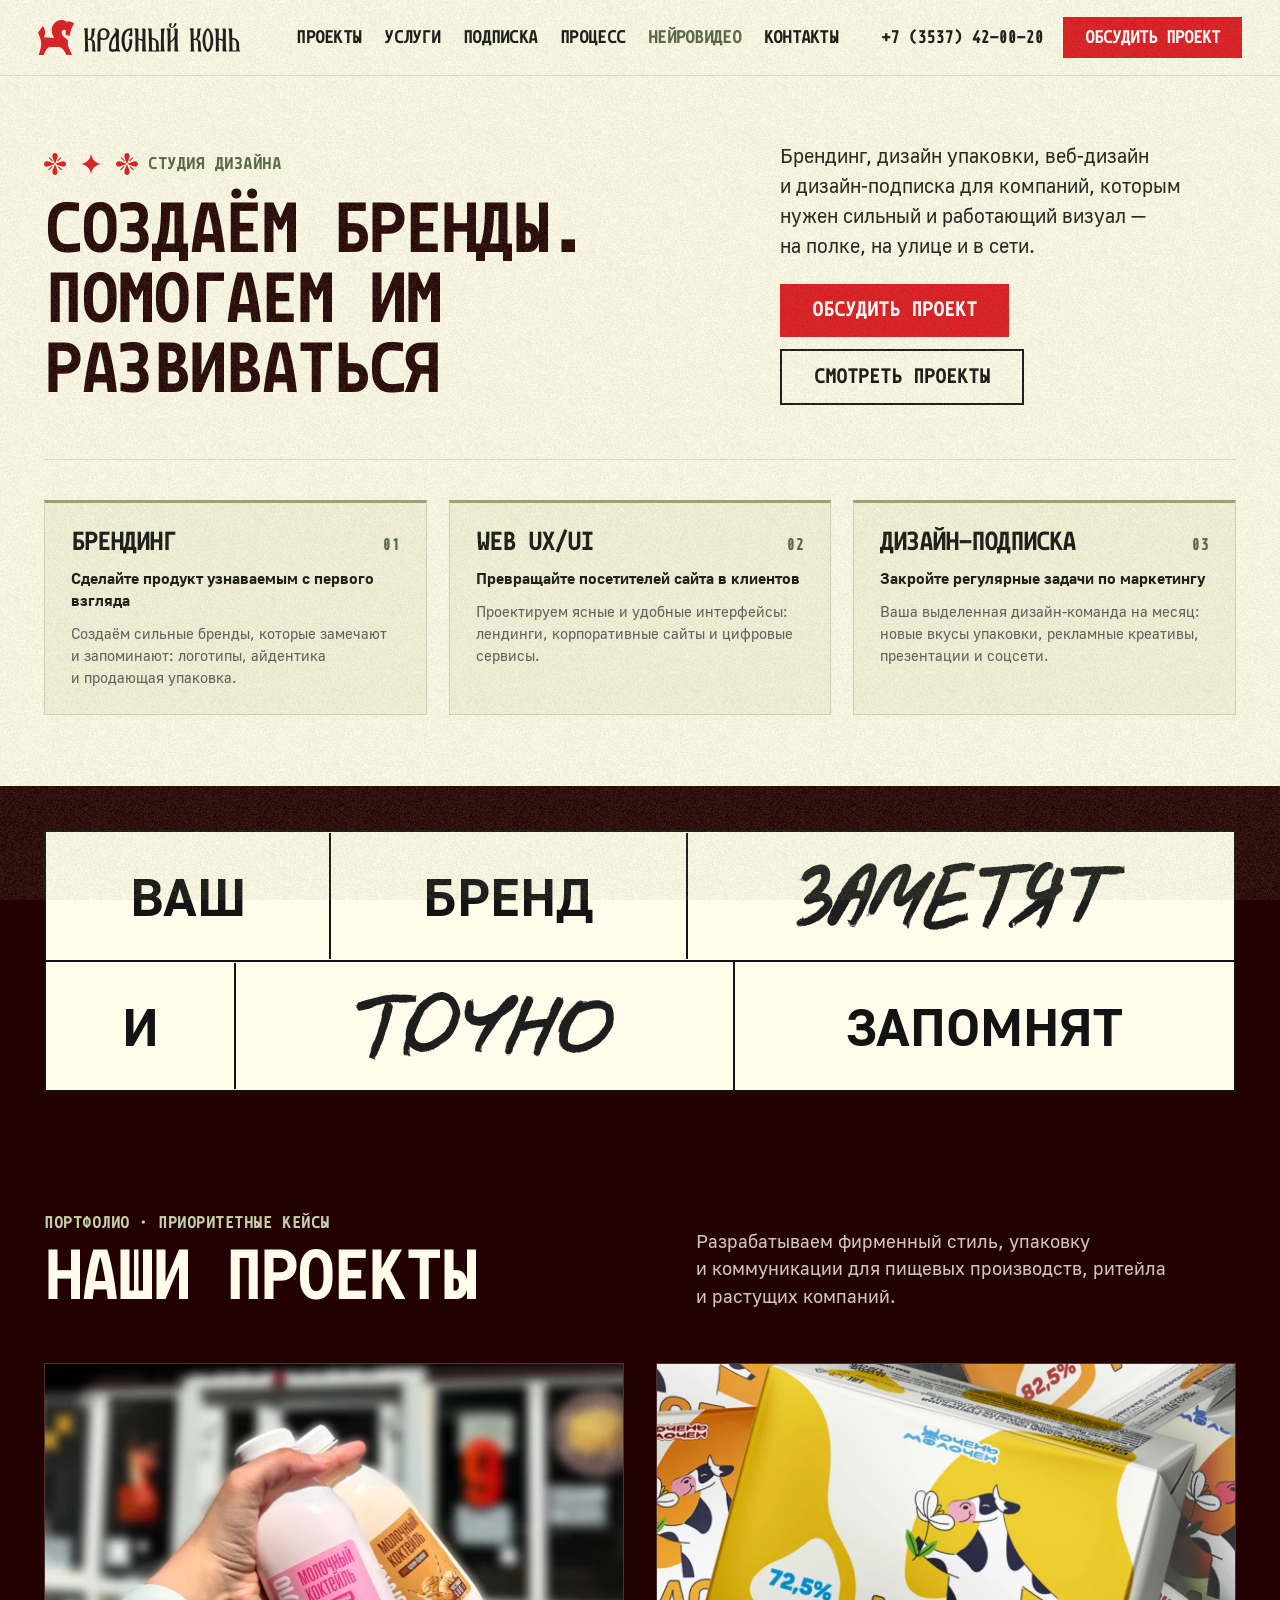
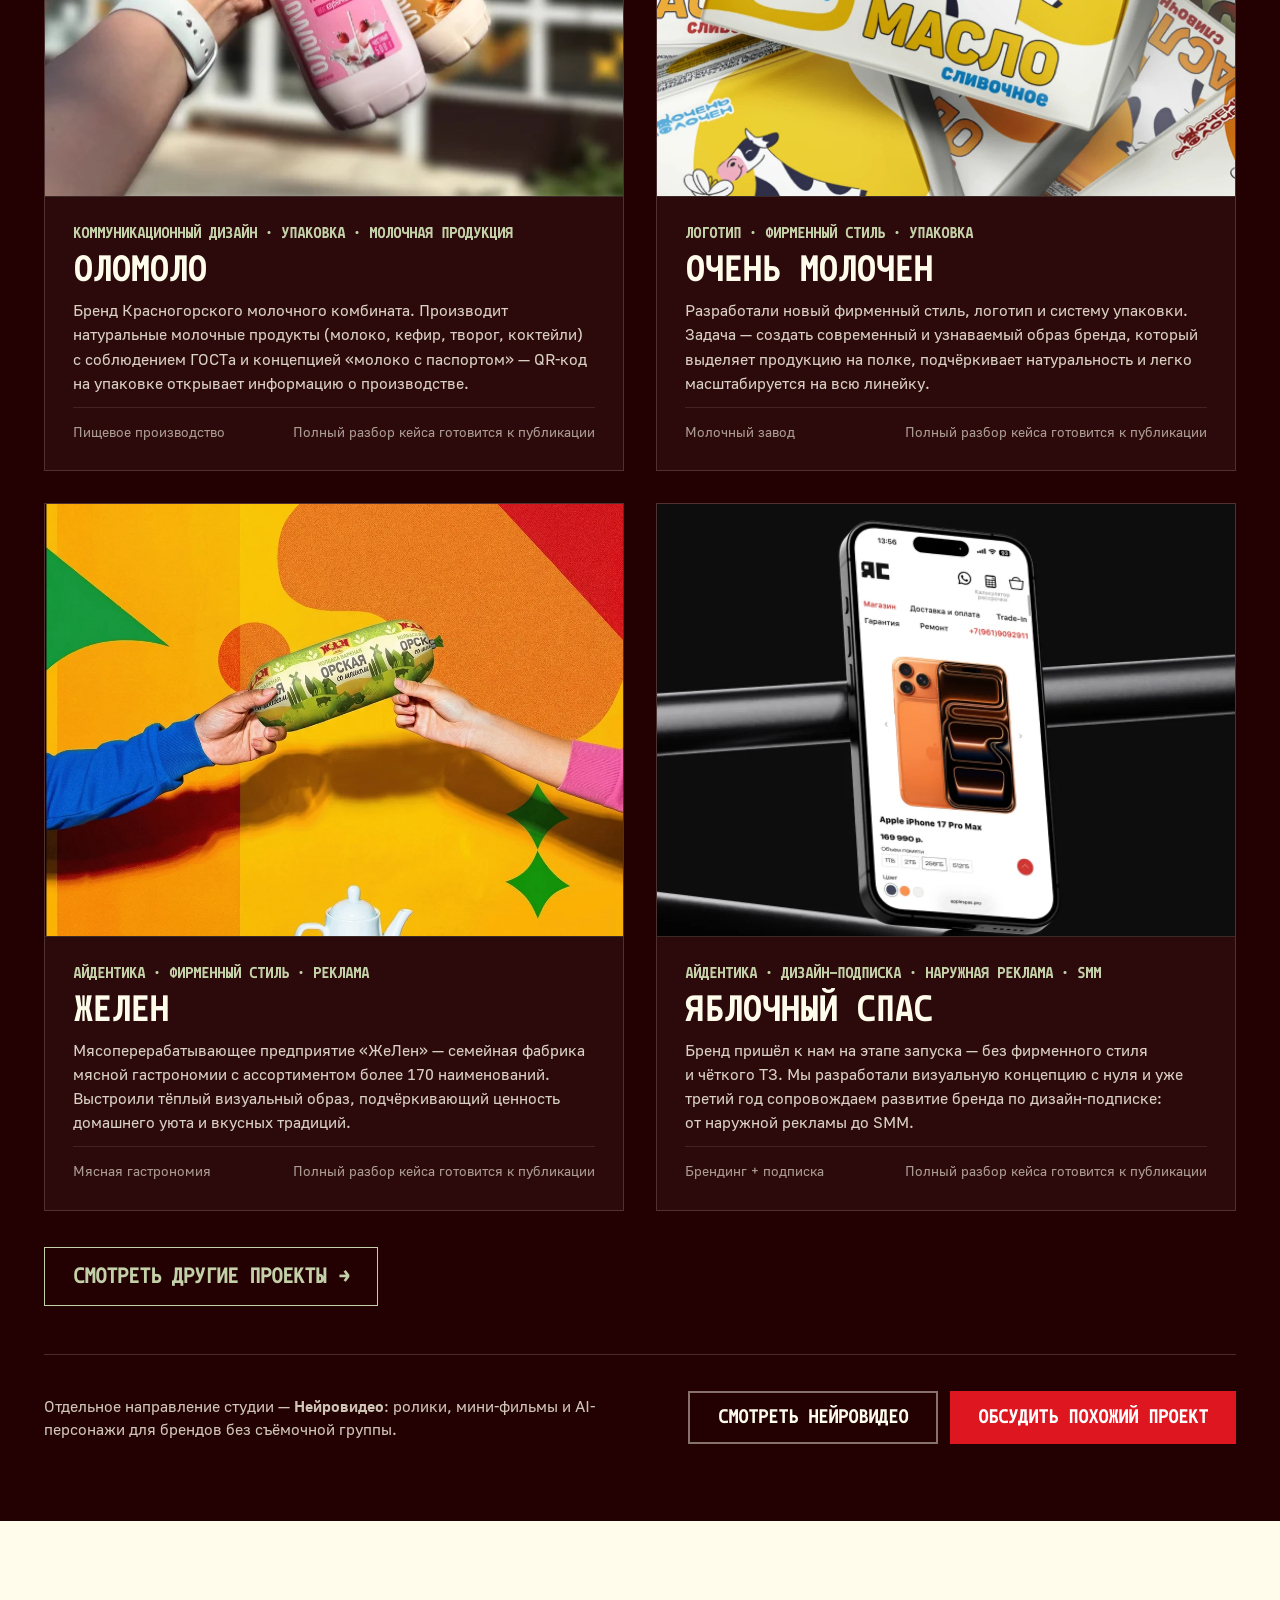
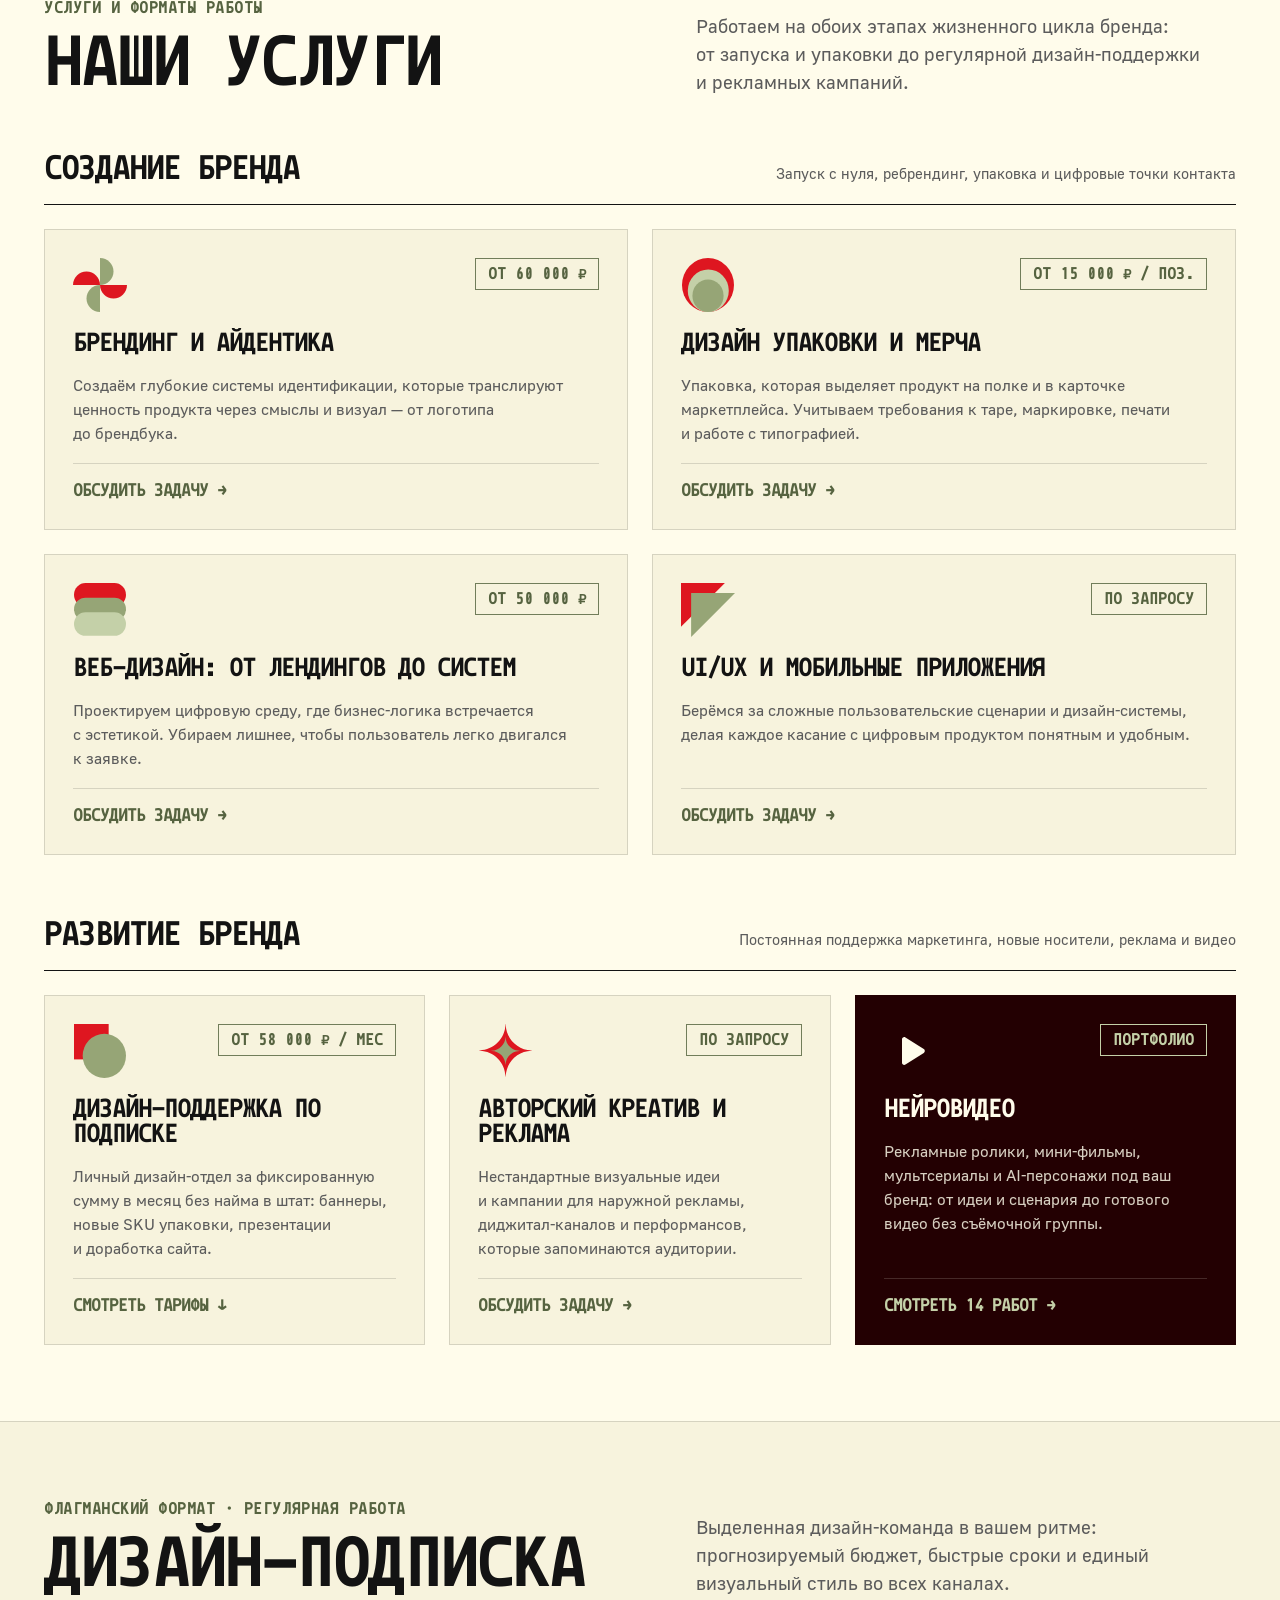
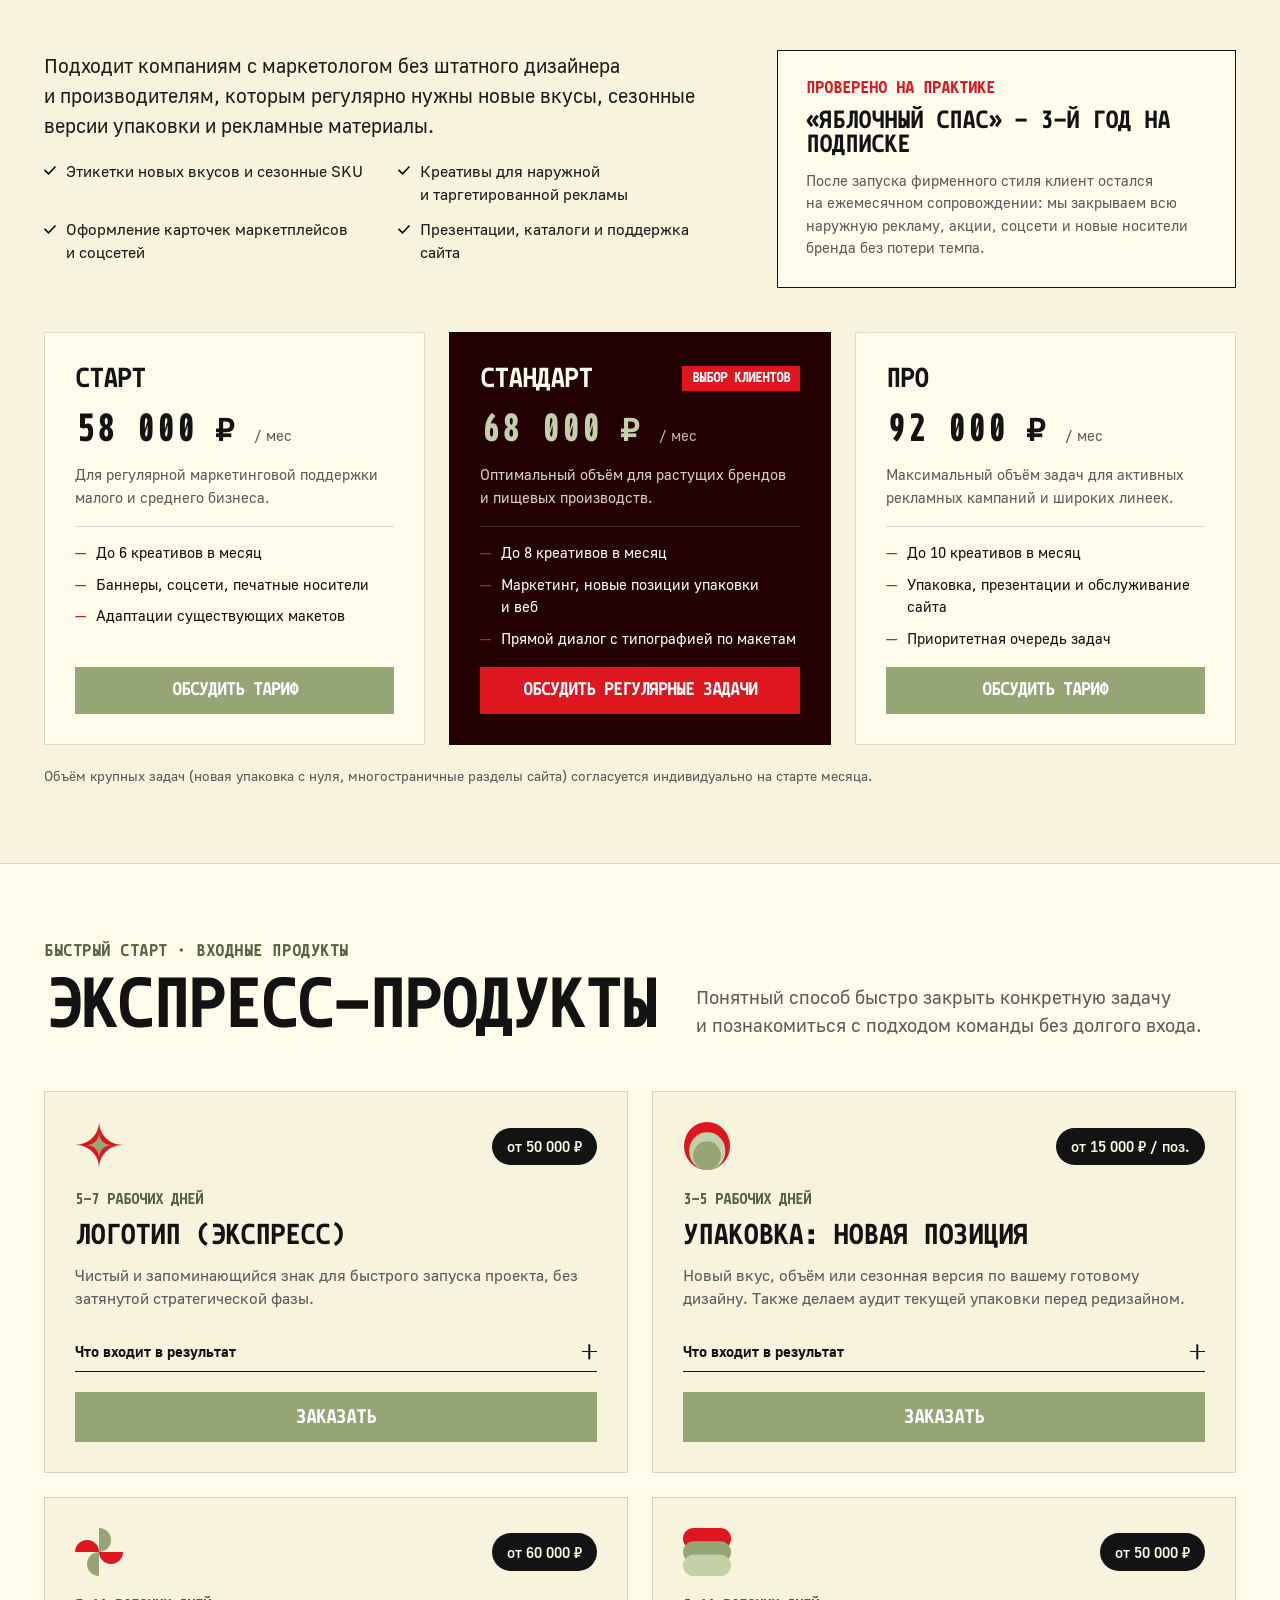
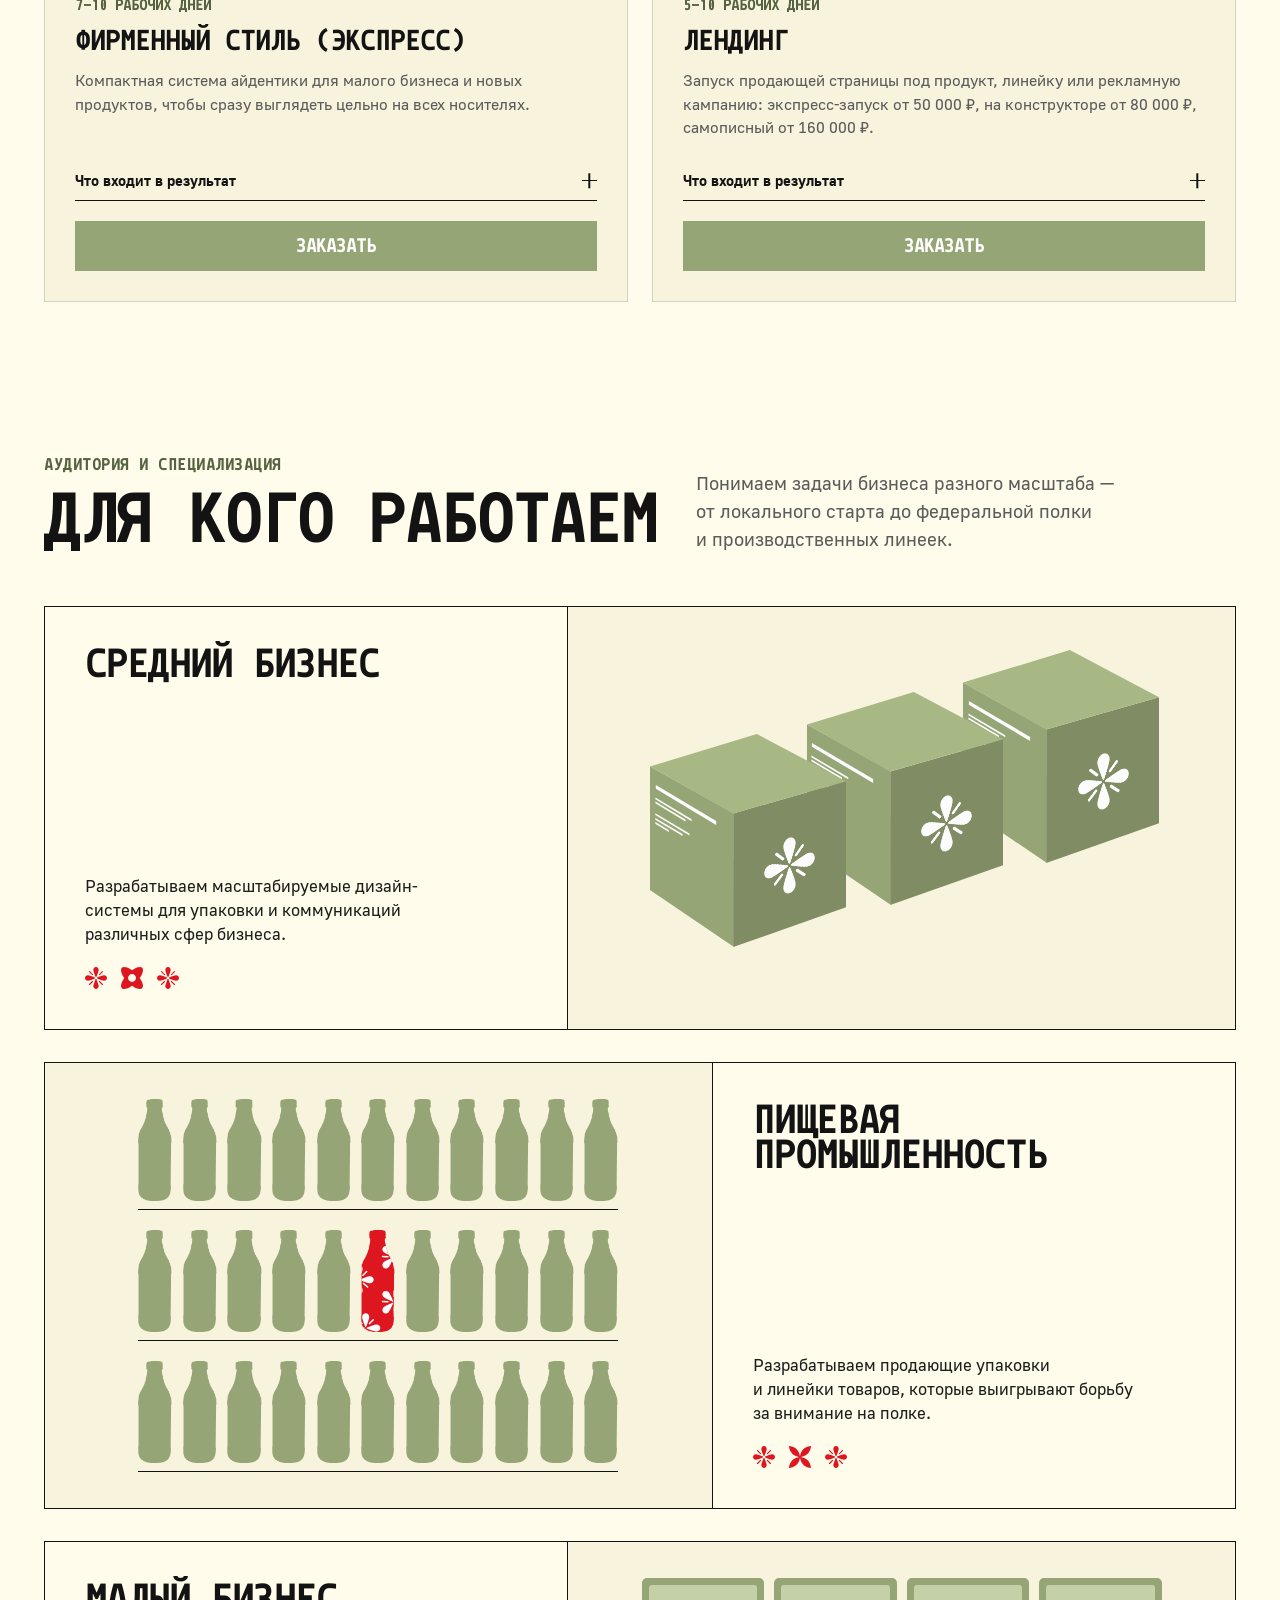
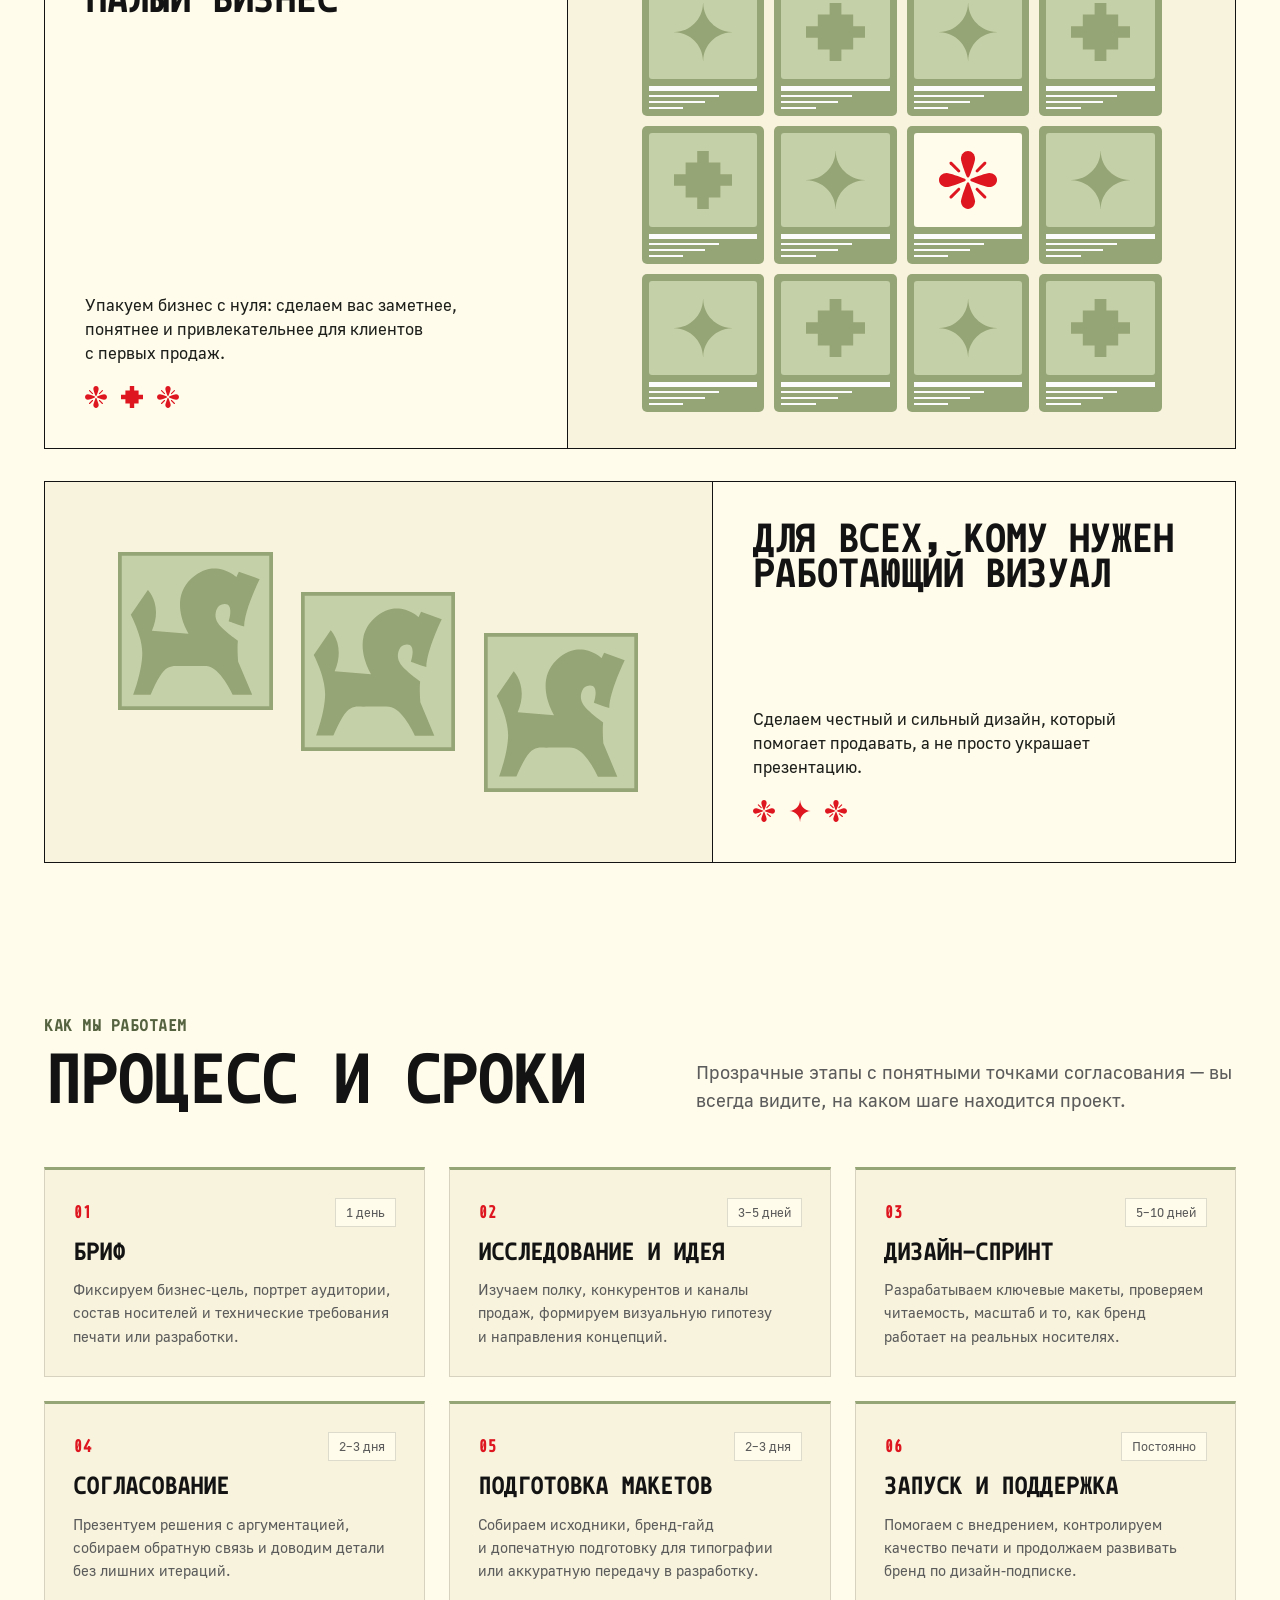
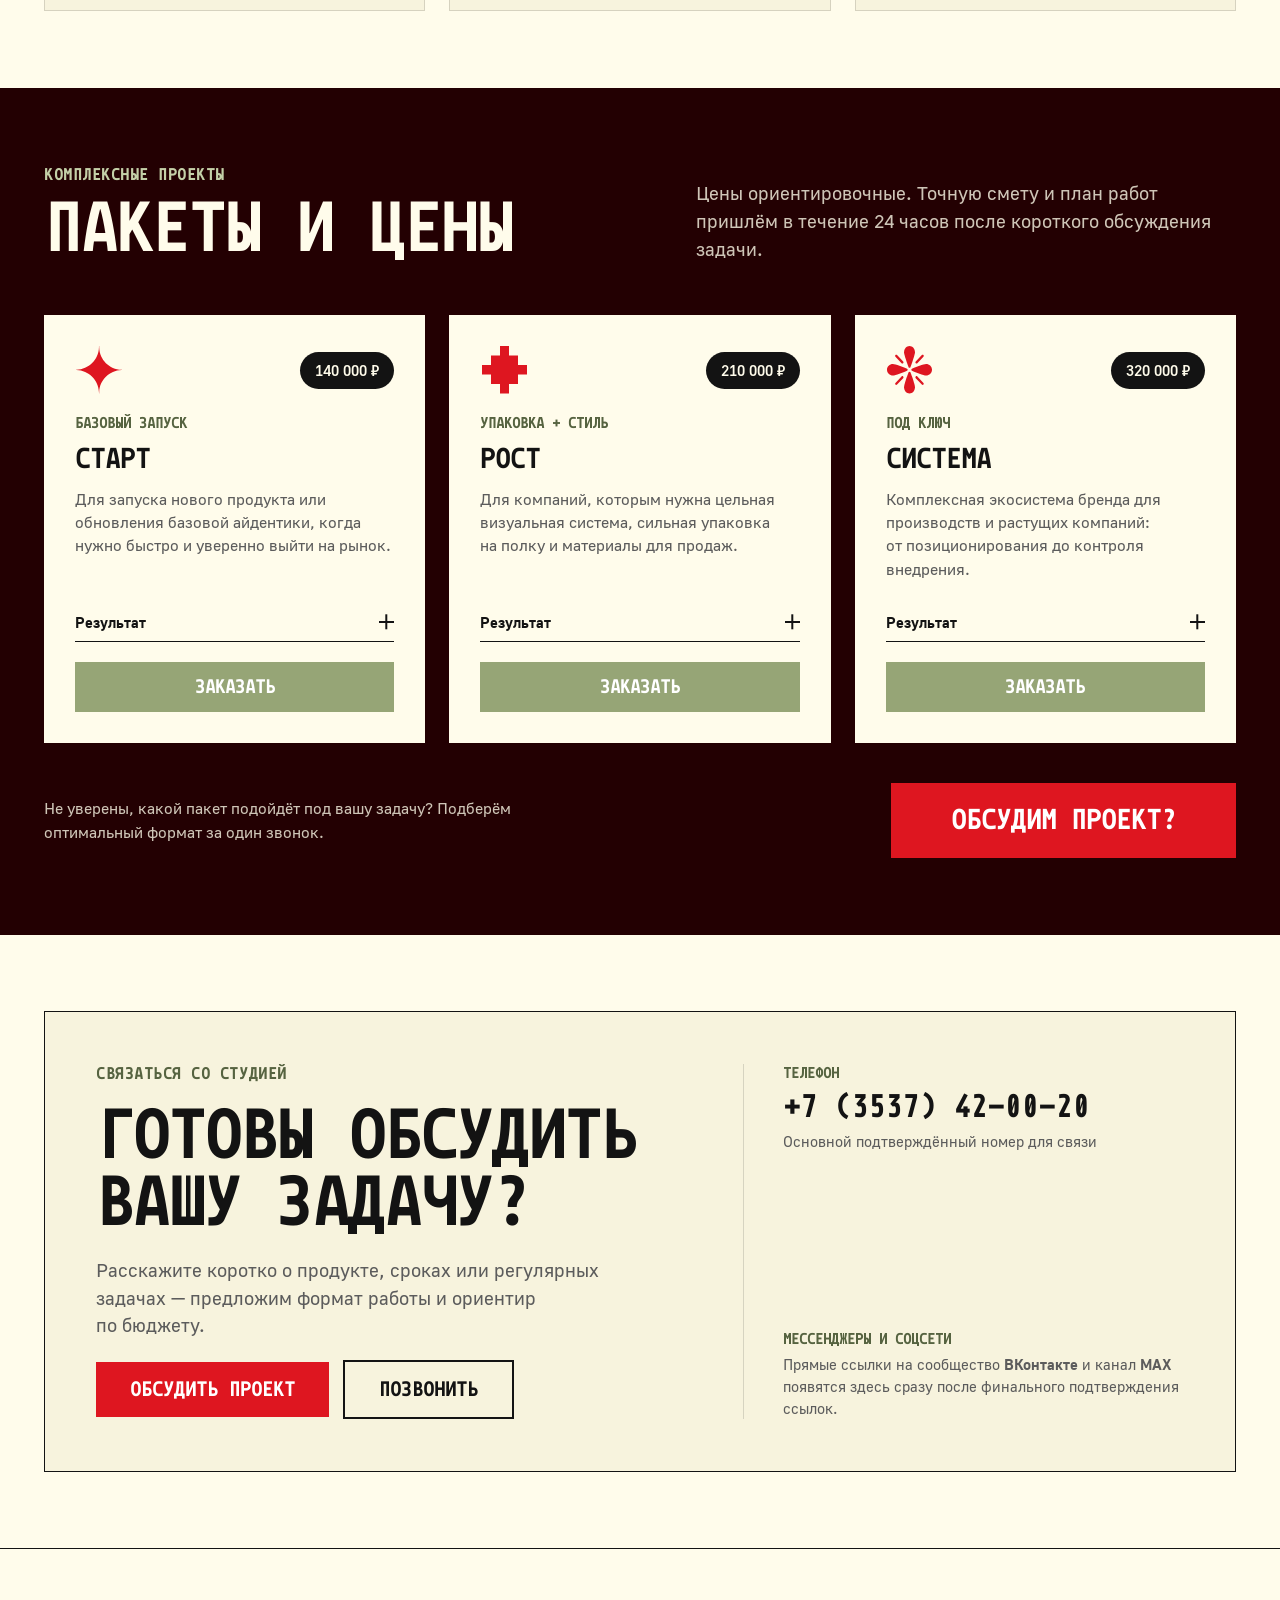
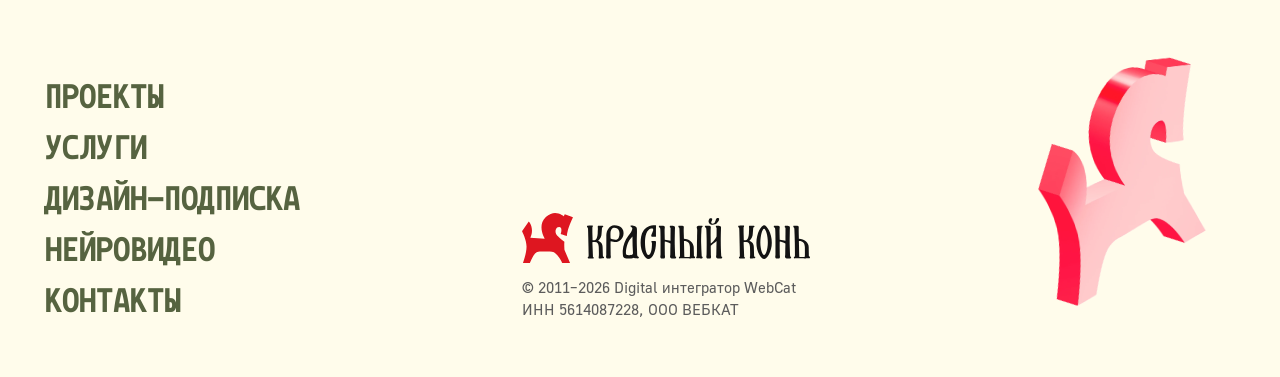
==== commit c319cd98: "feat(homepage): visual redesign and AI-ready container grid (P0-V)" ====
--- a/index.html
+++ b/index.html
@@ -1,478 +1,959 @@
 <!DOCTYPE html>
-<html lang="ru">
+<html lang="ru" class="home-page">
 <head>
   <meta charset="UTF-8">
   <meta name="viewport" content="width=device-width, initial-scale=1">
   <title>Красный конь — студия дизайна</title>
-  <meta name="description" content="Красный конь — студия дизайна. Брендинг, веб-дизайн, UI/UX, дизайн упаковки и дизайн-подписка.">
+  <meta name="description" content="Красный конь — студия дизайна. Брендинг, дизайн упаковки, веб-дизайн, UI/UX и дизайн-подписка для бизнеса.">
   <link rel="preload" href="assets/fonts/Monoid-Bold.woff2" as="font" type="font/woff2" crossorigin>
   <link rel="preload" href="assets/fonts/Golos-UI_Regular.woff2" as="font" type="font/woff2" crossorigin>
-  <link rel="stylesheet" href="css/style.css">
+  <link rel="stylesheet" href="css/style.css?v=2">
+  <link rel="stylesheet" href="css/home.css?v=2">
 </head>
-<body class="is-intro">
-
-  <!-- Шум поверх всего макета (в Figma — эффект Noise на заливках) -->
+<body class="home" data-page-id="home" data-ai-enabled="false">
+
+  <a class="skip-link" href="#main-content">Перейти к основному содержанию</a>
+
+  <!-- Фирменная фактура шума (статичная для производительности) -->
   <div class="noise" aria-hidden="true"></div>
 
-  <!-- ============ HEADER ============ -->
-  <header class="header" id="header">
-    <a class="logo" href="#top" aria-label="Красный конь — на главную">
+  <!-- ============ HEADER (на всю ширину 12-колоночной оболочки) ============ -->
+  <header class="header home-header" id="header" data-static data-section-id="header">
+    <a class="logo" href="#hero" aria-label="Красный конь — на главную">
       <img class="logo__horse" src="assets/img/logo-horse.svg" alt="" width="52" height="51">
       <img class="logo__word" src="assets/img/logo-wordmark.svg" alt="Красный конь" width="223" height="41">
     </a>
-    <nav class="header__nav">
-      <a class="header__phone" href="tel:+73537420020">+7(3537)42-00-20</a>
-      <button class="header__cta link-green" type="button" data-open-popup>обсудить проект</button>
+
+    <nav class="home-header__links" aria-label="Основная навигация">
+      <a class="home-header__link" href="#projects">Проекты</a>
+      <a class="home-header__link" href="#services">Услуги</a>
+      <a class="home-header__link" href="#subscription">Подписка</a>
+      <a class="home-header__link" href="#process">Процесс</a>
+      <a class="home-header__link home-header__link--accent" href="neurovideo/">Нейровидео</a>
+      <a class="home-header__link" href="#contacts">Контакты</a>
     </nav>
-    <button class="burger" type="button" aria-label="Открыть меню" data-open-menu>
-      <span></span><span></span><span></span>
-    </button>
+
+    <div class="home-header__actions">
+      <a class="home-header__phone" href="tel:+73537420020">+7 (3537) 42-00-20</a>
+      <button class="btn btn--red home-header__cta" type="button" data-open-popup>Обсудить проект</button>
+      <button class="burger" type="button" aria-label="Открыть меню" aria-expanded="false" aria-controls="menu" data-open-menu>
+        <span></span><span></span><span></span>
+      </button>
+    </div>
   </header>
 
-  <main id="top">
-
-    <!-- ============ 1. ПЕРВЫЙ ЭКРАН ============ -->
-    <section class="hero" id="hero" data-step="0">
-      <div class="hero__intro" aria-hidden="false">
-        <p class="hero__word hero__word--1">Студия</p>
-        <p class="hero__word hero__word--2">дизайна</p>
-        <p class="hero__tagline">Красота без результата –<br>просто декорация. Мы делаем<br>креатив, который двигает<br>бизнес вперёд.</p>
-        <div class="hero__orn" aria-hidden="true"><img src="assets/img/orn-flower-lined.svg" alt=""><img src="assets/img/orn-star.svg" alt=""><img src="assets/img/orn-flower-lined.svg" alt=""></div>
-      </div>
-
-      <button class="hero__play" type="button" aria-label="Смотреть: что мы делаем" data-hero-play>
-        <img src="assets/img/play.svg" alt="" width="62" height="62">
-      </button>
-
-      <div class="hero__cards">
-        <!-- порядок слоёв как в Figma: «дизайн» снизу, «брендинг» сверху -->
-        <article class="hero-card hero-card--3">
-          <h2 class="hero-card__title">Дизайн-подписка</h2>
-          <div class="hero-card__media"><img src="assets/img/horse-subscription.webp" alt="Красный конь в ромбик" loading="eager"></div>
-          <div class="hero-card__text">
-            <p class="hero-card__lead">Закройте все задачи по маркетингу без проблем</p>
-            <p class="hero-card__desc">Ваша выделенная команда на месяц. Креативы для рекламы, презентации, посты для соцсетей</p>
-          </div>
-        </article>
-        <article class="hero-card hero-card--2">
-          <h2 class="hero-card__title">Web UX/UI</h2>
-          <div class="hero-card__media"><img src="assets/img/horse-web.webp" alt="Конь из стрелок-курсоров" loading="eager"></div>
-          <div class="hero-card__text">
-            <p class="hero-card__lead">Превращайте посетителей сайта в клиентов</p>
-            <p class="hero-card__desc">Проектируем удобные и конверсионные интерфейсы. Лендинги, корпоративные сайты, сервисы</p>
-          </div>
-        </article>
-        <article class="hero-card hero-card--1">
-          <h2 class="hero-card__title">Брендинг</h2>
-          <div class="hero-card__media hero-card__media--branding"><img src="assets/img/horse-branding.webp" alt="Конь из фольги" loading="eager"></div>
-          <div class="hero-card__text">
-            <p class="hero-card__lead">Сделайте ваш продукт дорогим <br>и узнаваемым <span class="nowrap">с первого взгляда</span></p>
-            <p class="hero-card__desc">Создаем сильные бренды, которые замечают <br>и запоминают. Логотипы, айдентика, упаковка.</p>
-          </div>
-        </article>
-      </div>
-
-      <!-- планшет и телефон: подсказка горизонтальной прокрутки карточек -->
-      <div class="hero__scrollbar" aria-hidden="true"><span class="hero__dash"></span><span class="hero__arrow"></span></div>
-
-      <button class="btn btn--arrow hero__btn hero__btn--1" type="button" data-hero-next>Далее<img src="assets/img/arrow-white.svg" alt="" width="11" height="20"></button>
-      <button class="btn btn--arrow hero__btn hero__btn--2" type="button" data-hero-next>что еще?<img src="assets/img/arrow-white.svg" alt="" width="11" height="20"></button>
-      <button class="btn btn--red hero__btn hero__btn--3" type="button" data-open-popup>Обсудим?</button>
-    </section>
-
-    <!-- ============ 2. ТЁМНЫЙ БЛОК: слоган, проекты, экспресс-продукты ============ -->
-    <div class="dark">
-
-      <!-- «кирпичики со словами» -->
-      <div class="bricks" aria-label="Ваш бренд заметят и точно запомнят">
-        <span class="bricks__line bricks__line--h"></span>
-        <span class="bricks__line bricks__line--v1"></span>
-        <span class="bricks__line bricks__line--v2"></span>
-        <span class="bricks__line bricks__line--v3"></span>
-        <span class="bricks__line bricks__line--v4"></span>
-        <span class="bricks__word bricks__word--vash">ваш</span>
-        <span class="bricks__word bricks__word--brand">бренд</span>
-        <img class="bricks__hand bricks__hand--zametyat" src="assets/img/word-zametyat.svg" alt="заметят">
-        <span class="bricks__word bricks__word--i">и</span>
-        <img class="bricks__hand bricks__hand--tochno" src="assets/img/word-tochno.svg" alt="точно">
-        <span class="bricks__word bricks__word--zapomnyat">запомнят</span>
-      </div>
-
-      <!-- «Наши проекты» — анимированный куб -->
-      <section class="projects" id="projects">
-        <div class="projects__marquee" aria-hidden="true">
-          <div class="projects__marquee-line projects__marquee-line--1"><span>НАШИПРОЕКТЫНАШИПРОЕКТЫ</span><span>НАШИПРОЕКТЫНАШИПРОЕКТЫ</span></div>
-          <div class="projects__marquee-line projects__marquee-line--2"><span>НАШИПРОЕКТЫНАШИПРОЕКТЫ</span><span>НАШИПРОЕКТЫНАШИПРОЕКТЫ</span></div>
-        </div>
-
-        <div class="projects__row">
-          <div class="cube-scene" data-cube tabindex="0" aria-roledescription="карусель" aria-label="Наши проекты: перетащите куб или используйте стрелки">
-            <div class="cube">
-              <!-- порядок граней = порядок проектов при повороте: front → left → back → right -->
-              <div class="cube__face cube__face--front"><img src="assets/img/project-spas.webp" alt="Яблочный спас" draggable="false"></div>
-              <div class="cube__face cube__face--left"><img src="assets/img/project-cel.webp" alt="Цель" draggable="false"></div>
-              <div class="cube__face cube__face--back"><img src="assets/img/project-zhel.webp" alt="Желен" draggable="false"></div>
-              <div class="cube__face cube__face--right"><img src="assets/img/project-maslo.webp" alt="Очень молочен" draggable="false"></div>
-            </div>
-          </div>
-
-          <div class="projects__info" aria-live="polite">
-            <h3 class="projects__title" data-project-title>Яблочный спас</h3>
-            <p class="projects__desc" data-project-desc>Бренд „Яблочный спас“ пришел к нам на этапе запуска – без фирменного стиля, стратегии и четкого ТЗ. Мы взяли на себя роль креаторов: полностью разработали визуальную концепцию, подобрали фирменные цвета и заложили фундамент бренда. На протяжении всего проекта мы работали в формате полного доверия: сами генерировали идеи и предлагали решения, которые вывели магазин на рынок</p>
-            <a class="link-green projects__more" href="#" data-project-link>подробнее</a>
-          </div>
-        </div>
-
-        <p class="projects__tags" data-project-tags>Айдентика, наружная реклама, SMM</p>
-        <a class="link-green projects__all" href="#">смотреть все проекты</a>
+  <!-- ============ 12-КОЛОНОЧНАЯ ОБОЛОЧКА СТРАНИЦЫ ============ -->
+  <div class="page-shell" data-page-shell>
+
+    <!-- ОСНОВНОЙ КОНТЕНТ (12 колонок без ИИ; 9+3 на >=1360px и 8+4 на 1024-1359px при включённом ИИ) -->
+    <main class="page-main" id="main-content" data-main-content>
+
+      <!-- ============ 1. ПЕРВЫЙ ЭКРАН (статичный, без блокировки скролла) ============ -->
+      <section class="h-section h-hero" id="hero" data-section-id="hero" data-section-title="Первый экран">
+        <div class="h-wrap">
+          <div class="h-hero__top">
+            <div class="h-hero__headline">
+              <div class="h-kicker">
+                <span class="h-ornament" aria-hidden="true">
+                  <img src="assets/img/orn-flower-lined.svg" alt="" width="22" height="22">
+                  <img src="assets/img/orn-star.svg" alt="" width="22" height="22">
+                  <img src="assets/img/orn-flower-lined.svg" alt="" width="22" height="22">
+                </span>
+                <span>Студия дизайна</span>
+              </div>
+              <h1 class="h-hero__h1">Создаём бренды.<br>Помогаем&nbsp;им развиваться</h1>
+            </div>
+
+            <div class="h-hero__side">
+              <p class="h-hero__lead">
+                Брендинг, дизайн упаковки, веб-дизайн и&nbsp;дизайн-подписка для компаний, которым нужен сильный и&nbsp;работающий визуал — на&nbsp;полке, на&nbsp;улице и&nbsp;в&nbsp;сети.
+              </p>
+              <div class="h-hero__actions">
+                <button class="btn btn--red" type="button" data-open-popup>Обсудить проект</button>
+                <a class="btn btn--outline" href="#projects">Смотреть проекты</a>
+              </div>
+            </div>
+          </div>
+
+          <div class="h-hero__pillars" aria-label="Ключевые направления">
+            <article class="pillar-card" data-service-id="branding">
+              <div class="pillar-card__head">
+                <h2 class="pillar-card__title">Брендинг</h2>
+                <span class="pillar-card__num" aria-hidden="true">01</span>
+              </div>
+              <p class="pillar-card__lead">Сделайте продукт узнаваемым с&nbsp;первого взгляда</p>
+              <p class="pillar-card__desc">Создаём сильные бренды, которые замечают и&nbsp;запоминают: логотипы, айдентика и&nbsp;продающая упаковка.</p>
+            </article>
+
+            <article class="pillar-card" data-service-id="web-design">
+              <div class="pillar-card__head">
+                <h2 class="pillar-card__title">Web UX/UI</h2>
+                <span class="pillar-card__num" aria-hidden="true">02</span>
+              </div>
+              <p class="pillar-card__lead">Превращайте посетителей сайта в&nbsp;клиентов</p>
+              <p class="pillar-card__desc">Проектируем ясные и&nbsp;удобные интерфейсы: лендинги, корпоративные сайты и&nbsp;цифровые сервисы.</p>
+            </article>
+
+            <article class="pillar-card" data-service-id="design-subscription">
+              <div class="pillar-card__head">
+                <h2 class="pillar-card__title">Дизайн-подписка</h2>
+                <span class="pillar-card__num" aria-hidden="true">03</span>
+              </div>
+              <p class="pillar-card__lead">Закройте регулярные задачи по&nbsp;маркетингу</p>
+              <p class="pillar-card__desc">Ваша выделенная дизайн-команда на&nbsp;месяц: новые вкусы упаковки, рекламные креативы, презентации и&nbsp;соцсети.</p>
+            </article>
+          </div>
+        </div>
       </section>
 
-      <!-- «Экспресс-продукты» -->
-      <section class="express" id="express">
-        <h2 class="h2 express__title">Экспресс-продукты</h2>
-        <div class="offer-row" data-drag-scroll>
-          <article class="offer">
-            <div class="offer__top">
-              <img class="offer__icon" src="assets/img/icon-express-logo.svg" alt="" width="54" height="57">
-              <span class="offer__price">140 000 ₽</span>
-            </div>
-            <div class="offer__body">
-              <h3 class="offer__title">Логотип за 5 дней</h3>
-              <p class="offer__desc">Lorem ipsum dolor sit amet, consectetuer adipiscing elit. Aenean commodo ligula eget dolor. Aenean massa. Cum sociis natoque penatibus et magnis dis parturient montes, nascetur ridiculus mus.</p>
-              <div class="result" data-result>
-                <button class="result__head" type="button" aria-expanded="false">Результат<span class="result__icon" aria-hidden="true"></span></button>
-                <ul class="result__list">
-                  <li>2 концепции</li><li>2 круга правок</li><li>Мини бренд-гайд</li>
-                </ul>
-              </div>
-            </div>
-            <button class="btn offer__btn" type="button" data-open-popup>заказать</button>
-          </article>
-
-          <article class="offer">
-            <div class="offer__top">
-              <img class="offer__icon offer__icon--landing" src="assets/img/icon-express-landing.svg" alt="" width="33" height="33">
-              <span class="offer__price">210 000 ₽</span>
-            </div>
-            <div class="offer__body">
-              <h3 class="offer__title">лендинг 10-15 дней</h3>
-              <p class="offer__desc">Lorem ipsum dolor sit amet, consectetuer adipiscing elit. Aenean commodo ligula eget dolor. Aenean massa. Cum sociis natoque penatibus et magnis dis parturient montes, nascetur ridiculus mus.</p>
-              <div class="result" data-result>
-                <button class="result__head" type="button" aria-expanded="false">Результат<span class="result__icon" aria-hidden="true"></span></button>
-                <ul class="result__list">
-                  <li>2 концепции</li><li>2 круга правок</li><li>Мини бренд-гайд</li>
-                </ul>
-              </div>
-            </div>
-            <button class="btn offer__btn" type="button" data-open-popup>заказать</button>
-          </article>
-
-          <article class="offer">
-            <div class="offer__top">
-              <img class="offer__icon" src="assets/img/icon-express-rebrand.svg" alt="" width="54" height="54">
-              <span class="offer__price">320 000 ₽</span>
-            </div>
-            <div class="offer__body">
-              <h3 class="offer__title">Ребрендинг 20 дней</h3>
-              <p class="offer__desc">Lorem ipsum dolor sit amet, consectetuer adipiscing elit. Aenean commodo ligula eget dolor. Aenean massa. Cum sociis natoque penatibus et magnis dis parturient montes, nascetur ridiculus mus.</p>
-              <div class="result" data-result>
-                <button class="result__head" type="button" aria-expanded="false">Результат<span class="result__icon" aria-hidden="true"></span></button>
-                <ul class="result__list">
-                  <li>2 концепции</li><li>2 круга правок</li><li>Мини бренд-гайд</li>
-                </ul>
-              </div>
-            </div>
-            <button class="btn offer__btn" type="button" data-open-popup>заказать</button>
-          </article>
+      <!-- ============ 2. СЛОГАН «КИРПИЧИКИ» ============ -->
+      <section class="h-section h-slogan" id="slogan" data-section-id="slogan" data-section-title="Слоган студии">
+        <div class="h-wrap">
+          <div class="h-bricks" aria-label="Ваш бренд заметят и точно запомнят">
+            <div class="h-bricks__row h-bricks__row--1">
+              <div class="h-bricks__cell"><span class="h-bricks__word">ваш</span></div>
+              <div class="h-bricks__cell"><span class="h-bricks__word">бренд</span></div>
+              <div class="h-bricks__cell">
+                <img class="h-bricks__hand" src="assets/img/word-zametyat.svg" alt="заметят" width="358" height="74" loading="lazy" decoding="async">
+              </div>
+            </div>
+            <div class="h-bricks__row h-bricks__row--2">
+              <div class="h-bricks__cell"><span class="h-bricks__word">и</span></div>
+              <div class="h-bricks__cell">
+                <img class="h-bricks__hand" src="assets/img/word-tochno.svg" alt="точно" width="295" height="77" loading="lazy" decoding="async">
+              </div>
+              <div class="h-bricks__cell"><span class="h-bricks__word">запомнят</span></div>
+            </div>
+          </div>
         </div>
       </section>
-    </div>
-
-    <!-- ============ 3. НАШИ УСЛУГИ ============ -->
-    <section class="services" id="services">
-      <div class="services__title-wrap"><h2 class="services__title">наши услуги</h2></div>
-
-      <div class="svc" data-svc>
-        <img class="svc__icon" src="assets/img/svc-branding.svg" alt="" width="90" height="92">
-        <div class="svc__main">
-          <h3 class="svc__name">Брендинг и айдентика</h3>
-          <p class="svc__desc">Мы понимаем, что сильный бренд не доказывает свою важность, а транслирует её через смыслы и визуал. Создаем глубокие системы идентификации, которые формируют доверие на подсознательном уровне. Мы помогаем вам стать тем самым естественным выбором для клиента, к которому тянет без лишних слов.</p>
-          <div class="svc__extra"><div class="svc__actions"><span class="svc__price">Стоимость по запросу</span><button class="btn svc__write" type="button" data-open-popup><span class="lbl-d">написать</span><span class="lbl-t">заказать</span></button></div></div>
-        </div>
-        <button class="svc__toggle" type="button" aria-expanded="false"><span class="svc__more link-green">подробнее</span><img class="svc__close" src="assets/img/close-green.svg" alt="Свернуть" width="32" height="32"></button>
-      </div>
-
-      <div class="svc is-open" data-svc>
-        <img class="svc__icon" src="assets/img/svc-web.svg" alt="" width="90" height="92">
-        <div class="svc__main">
-          <h3 class="svc__name">Веб-дизайн: от лендингов до сложных систем</h3>
-          <p class="svc__desc">Задачи бывают разными: от лаконичного лендинга до масштабных платформ со сложной архитектурой. Мы проектируем цифровую среду, где профессиональная логика встречается с эстетикой. Убираем всё лишнее, чтобы пользователь двигался к цели легко и интуитивно, положительно реагируя на процесс взаимодействия.</p>
-          <div class="svc__extra"><div class="svc__actions"><span class="svc__price">от 120 000 ₽</span><button class="btn svc__write" type="button" data-open-popup><span class="lbl-d">написать</span><span class="lbl-t">заказать</span></button></div></div>
-        </div>
-        <button class="svc__toggle" type="button" aria-expanded="true"><span class="svc__more link-green">подробнее</span><img class="svc__close" src="assets/img/close-green.svg" alt="Свернуть" width="32" height="32"></button>
-      </div>
-
-      <div class="svc" data-svc>
-        <img class="svc__icon" src="assets/img/svc-uiux.svg" alt="" width="90" height="92">
-        <div class="svc__main">
-          <h3 class="svc__name">UI/UX и мобильные приложения</h3>
-          <p class="svc__desc">Мы считаем, что главное в интерфейсе это дружелюбие и забота <br>о пользователе. Поэтому с радостью берем задачи по проектированию сложных сценариев, чтобы ваш продукт стал привычной и приятной частью жизни человека. Создаем дизайн, который влюбляет в себя через удобство, делая каждое касание простым и понятным.</p>
-          <div class="svc__extra"><div class="svc__actions"><span class="svc__price">Стоимость по запросу</span><button class="btn svc__write" type="button" data-open-popup><span class="lbl-d">написать</span><span class="lbl-t">заказать</span></button></div></div>
-        </div>
-        <button class="svc__toggle" type="button" aria-expanded="false"><span class="svc__more link-green">подробнее</span><img class="svc__close" src="assets/img/close-green.svg" alt="Свернуть" width="32" height="32"></button>
-      </div>
-
-      <div class="svc" data-svc>
-        <img class="svc__icon" src="assets/img/svc-creative.svg" alt="" width="90" height="92">
-        <div class="svc__main">
-          <h3 class="svc__name">авторский креатив и рекламные кампании</h3>
-          <p class="svc__desc">Здесь в работу вступает наша органическая генерация: собственными живыми умами придумываем нестандартные идеи для наружной рекламы, перформансов и диджитал-компаний. Мы разрабатываем визуальные стратегии для любых носителей – от билбордов до масштабных перформансов. Помогаем вашему сообщению найти отклик у аудитории, создавая образы, которые притягивают внимание и запоминаются сами собой.</p>
-          <div class="svc__extra"><div class="svc__actions"><span class="svc__price">Стоимость по запросу</span><button class="btn svc__write" type="button" data-open-popup><span class="lbl-d">написать</span><span class="lbl-t">заказать</span></button></div></div>
-        </div>
-        <button class="svc__toggle" type="button" aria-expanded="false"><span class="svc__more link-green">подробнее</span><img class="svc__close" src="assets/img/close-green.svg" alt="Свернуть" width="32" height="32"></button>
-      </div>
-
-      <div class="svc" data-svc>
-        <img class="svc__icon" src="assets/img/svc-support.svg" alt="" width="90" height="92">
-        <div class="svc__main">
-          <h3 class="svc__name">Дизайн-поддержка по подписке</h3>
-          <p class="svc__desc">Идеальное решение для тех, кому нужно постоянное развитие без найма штатного дизайнера. Вы платите фиксированную сумму в месяц и получаете личный «дизайн-отдел», который оперативно закрывает любые задачи: от рекламных баннеров до доработки интерфейса. Гибкий формат, который растет вместе с вашим бизнесом.</p>
-          <div class="svc__extra"><div class="svc__actions"><span class="svc__price">Стоимость по запросу</span><button class="btn svc__write" type="button" data-open-popup><span class="lbl-d">написать</span><span class="lbl-t">заказать</span></button></div></div>
-        </div>
-        <button class="svc__toggle" type="button" aria-expanded="false"><span class="svc__more link-green">подробнее</span><img class="svc__close" src="assets/img/close-green.svg" alt="Свернуть" width="32" height="32"></button>
-      </div>
-
-      <div class="svc" data-svc>
-        <img class="svc__icon" src="assets/img/svc-packaging.svg" alt="" width="90" height="92">
-        <div class="svc__main">
-          <h3 class="svc__name">Дизайн упаковки и мерча</h3>
-          <p class="svc__desc">Мы знаем, что упаковка – это физическое воплощение вашей заботы о клиенте. Создаем дизайн, который выделяет продукт на полке за счет характера, а не кричащих заголовков. Прорабатываем каждую деталь, чтобы первое касание с товаром оставляло приятное послевкусие и желание вернуться за приобретением.</p>
-          <div class="svc__extra"><div class="svc__actions"><span class="svc__price">Стоимость по запросу</span><button class="btn svc__write" type="button" data-open-popup><span class="lbl-d">написать</span><span class="lbl-t">заказать</span></button></div></div>
-        </div>
-        <button class="svc__toggle" type="button" aria-expanded="false"><span class="svc__more link-green">подробнее</span><img class="svc__close" src="assets/img/close-green.svg" alt="Свернуть" width="32" height="32"></button>
-      </div>
-    </section>
-
-    <!-- ============ 4. ДЛЯ КОГО РАБОТАЕМ ============ -->
-    <section class="who" id="who">
-      <h2 class="section-title who__title">для кого работаем</h2>
-
-      <div class="who__list">
-        <!-- Средний бизнес -->
-        <div class="who-block who-block--mid">
-          <div class="who-panel who-panel--boxes">
-            <div class="box" style="left:44.748rem; top:6.82rem"><img class="box__shadow" src="assets/img/box-shadow.svg" alt=""><div class="box__lift"><img class="box__body" src="assets/img/box.svg" alt=""><img class="box__lines" src="assets/img/box-lines-a.svg" alt=""><span class="box__flower"><img src="assets/img/box-flower.png" alt=""></span></div></div>
-            <div class="box" style="left:26.5rem; top:13.1rem"><img class="box__shadow" src="assets/img/box-shadow.svg" alt=""><div class="box__lift"><img class="box__body" src="assets/img/box.svg" alt=""><img class="box__lines" src="assets/img/box-lines-a.svg" alt=""><span class="box__flower"><img src="assets/img/box-flower.png" alt=""></span></div></div>
-            <div class="box" style="left:7.777rem; top:19.736rem"><img class="box__shadow" src="assets/img/box-shadow.svg" alt=""><div class="box__lift"><img class="box__body" src="assets/img/box.svg" alt=""><img class="box__lines" src="assets/img/box-lines-a.svg" alt=""><span class="box__flower"><img src="assets/img/box-flower.png" alt=""></span></div></div>
-          </div>
-          <div class="who-text">
-            <h3 class="h2">Средний бизнес</h3>
-            <div class="who-text__bottom">
-              <p class="who-text__p">Разрабатываем дизайн-системы<br>для упаковки товаров различных<br>сфер бизнеса</p>
-              <div class="ornament"><img src="assets/img/orn-flower.svg" alt=""><img src="assets/img/orn-subtract.svg" alt=""><img src="assets/img/orn-flower.svg" alt=""></div>
-            </div>
-          </div>
-        </div>
-
-        <!-- Пищевая промышленность -->
-        <div class="who-block who-block--food">
-          <div class="who-panel who-panel--bottles">
-            <div class="shelf" data-shelf></div>
-          </div>
-          <div class="who-text">
-            <h3 class="h2">пищевая промышленность</h3>
-            <div class="who-text__bottom">
-              <p class="who-text__p">Разрабатываем продающие<br>упаковки товаров</p>
-              <div class="ornament"><img src="assets/img/orn-flower.svg" alt=""><img class="orn-wide" src="assets/img/orn-x.svg" alt=""><img src="assets/img/orn-flower.svg" alt=""></div>
-            </div>
-          </div>
-        </div>
-
-        <!-- Малый бизнес -->
-        <div class="who-block who-block--small">
-          <div class="who-panel who-panel--grid">
-            <div class="ec-grid">
-              <div class="ec"><div class="ec__img"><img src="assets/img/ec-star.svg" alt=""></div><div class="ec__lines"><i></i><i></i><i></i><i></i></div></div>
-              <div class="ec"><div class="ec__img"><img src="assets/img/ec-cross.svg" alt=""></div><div class="ec__lines"><i></i><i></i><i></i><i></i></div></div>
-              <div class="ec"><div class="ec__img"><img src="assets/img/ec-star.svg" alt=""></div><div class="ec__lines"><i></i><i></i><i></i><i></i></div></div>
-              <div class="ec"><div class="ec__img"><img src="assets/img/ec-cross.svg" alt=""></div><div class="ec__lines"><i></i><i></i><i></i><i></i></div></div>
-              <div class="ec"><div class="ec__img"><img src="assets/img/ec-cross.svg" alt=""></div><div class="ec__lines"><i></i><i></i><i></i><i></i></div></div>
-              <div class="ec"><div class="ec__img"><img src="assets/img/ec-star.svg" alt=""></div><div class="ec__lines"><i></i><i></i><i></i><i></i></div></div>
-              <div class="ec ec--accent"><div class="ec__img"><img src="assets/img/ec-flower.svg" alt=""></div><div class="ec__lines"><i></i><i></i><i></i><i></i></div></div>
-              <div class="ec"><div class="ec__img"><img src="assets/img/ec-star.svg" alt=""></div><div class="ec__lines"><i></i><i></i><i></i><i></i></div></div>
-              <div class="ec"><div class="ec__img"><img src="assets/img/ec-star.svg" alt=""></div><div class="ec__lines"><i></i><i></i><i></i><i></i></div></div>
-              <div class="ec"><div class="ec__img"><img src="assets/img/ec-cross.svg" alt=""></div><div class="ec__lines"><i></i><i></i><i></i><i></i></div></div>
-              <div class="ec"><div class="ec__img"><img src="assets/img/ec-star.svg" alt=""></div><div class="ec__lines"><i></i><i></i><i></i><i></i></div></div>
-              <div class="ec"><div class="ec__img"><img src="assets/img/ec-cross.svg" alt=""></div><div class="ec__lines"><i></i><i></i><i></i><i></i></div></div>
-            </div>
-          </div>
-          <div class="who-text">
-            <h3 class="h2">малый бизнес</h3>
-            <div class="who-text__bottom">
-              <p class="who-text__p">Упакуем бизнес с нуля!<br>Сделаем вас заметнее<br>и привлекательнее</p>
-              <div class="ornament"><img src="assets/img/orn-flower.svg" alt=""><img src="assets/img/orn-cross.svg" alt=""><img src="assets/img/orn-flower.svg" alt=""></div>
-            </div>
-          </div>
-        </div>
-
-        <!-- Для всех -->
-        <div class="who-block who-block--all">
-          <div class="who-panel who-panel--horses">
-            <div class="htile" style="left:7rem; top:7.989rem"><img src="assets/img/horse-tile.svg" alt=""><img class="htile__hover" src="assets/img/horse-tile-hover.svg" alt=""></div>
-            <div class="htile" style="left:26.002rem; top:19.643rem"><img src="assets/img/horse-tile.svg" alt=""><img class="htile__hover" src="assets/img/horse-tile-hover.svg" alt=""></div>
-            <div class="htile" style="left:45.003rem; top:32.48rem"><img src="assets/img/horse-tile.svg" alt=""><img class="htile__hover" src="assets/img/horse-tile-hover.svg" alt=""></div>
-          </div>
-          <div class="who-text">
-            <h3 class="h2">Для всех, кому нужен работающий визуал</h3>
-            <div class="who-text__bottom">
-              <p class="who-text__p">Сделаем крутой дизайн,<br>который будет работать на бизнес</p>
-              <div class="ornament"><img src="assets/img/orn-flower-lined.svg" alt=""><img src="assets/img/orn-star.svg" alt=""><img src="assets/img/orn-flower-lined.svg" alt=""></div>
-            </div>
-          </div>
-        </div>
-      </div>
-    </section>
-
-    <!-- ============ 5. ПРОЦЕСС И СРОКИ ============ -->
-    <section class="process" id="process">
-      <h2 class="section-title">Процесс <span class="nowrap">и сроки</span></h2>
-      <div class="process__body">
-        <ul class="process__list" role="tablist" data-process-list></ul>
-        <div class="process__info">
-          <h3 class="process__name" data-process-name>БРИФ</h3>
-          <p class="process__time" data-process-time>1 день</p>
-          <div class="process__bar" data-process-bar><i></i><i></i><i></i><i></i><i></i><i></i></div>
-          <p class="process__desc" data-process-desc></p>
-        </div>
-      </div>
-    </section>
-
-    <!-- ============ 6. ПАКЕТЫ И ЦЕНЫ ============ -->
-    <section class="packages" id="packages">
-      <div class="packages__head">
-        <h2 class="section-title packages__title">пакеты <span class="nowrap">и цены</span></h2>
-        <p class="packages__note">Цены ориентировочные.<br>Точную смету пришлём  в течении 24 часов</p>
-      </div>
-
-      <div class="offer-row" data-drag-scroll>
-        <article class="offer">
-          <div class="offer__top">
-            <img class="offer__icon" src="assets/img/icon-pkg-start.svg" alt="" width="54" height="57">
-            <span class="offer__price">140 000 ₽</span>
-          </div>
-          <div class="offer__body">
-            <h3 class="offer__title">старт</h3>
-            <p class="offer__desc">Lorem ipsum dolor sit amet, consectetuer adipiscing elit. Aenean commodo ligula eget dolor. Aenean massa. Cum sociis natoque penatibus et magnis dis parturient montes, nascetur ridiculus mus.</p>
-            <div class="result" data-result>
-              <button class="result__head" type="button" aria-expanded="false">Результат<span class="result__icon" aria-hidden="true"></span></button>
-              <ul class="result__list"><li>2 концепции</li><li>2 круга правок</li><li>Мини бренд-гайд</li></ul>
-            </div>
-          </div>
-          <button class="btn offer__btn" type="button" data-open-popup>заказать</button>
-        </article>
-        <article class="offer">
-          <div class="offer__top">
-            <img class="offer__icon" src="assets/img/icon-pkg-growth.svg" alt="" width="54" height="57">
-            <span class="offer__price">210 000 ₽</span>
-          </div>
-          <div class="offer__body">
-            <h3 class="offer__title">рост</h3>
-            <p class="offer__desc">Lorem ipsum dolor sit amet, consectetuer adipiscing elit. Aenean commodo ligula eget dolor. Aenean massa. Cum sociis natoque penatibus et magnis dis parturient montes, nascetur ridiculus mus.</p>
-            <div class="result" data-result>
-              <button class="result__head" type="button" aria-expanded="false">Результат<span class="result__icon" aria-hidden="true"></span></button>
-              <ul class="result__list"><li>2 концепции</li><li>2 круга правок</li><li>Мини бренд-гайд</li></ul>
-            </div>
-          </div>
-          <button class="btn offer__btn" type="button" data-open-popup>заказать</button>
-        </article>
-        <article class="offer">
-          <div class="offer__top">
-            <img class="offer__icon" src="assets/img/icon-pkg-system.svg" alt="" width="54" height="57">
-            <span class="offer__price">320 000 ₽</span>
-          </div>
-          <div class="offer__body">
-            <h3 class="offer__title">система</h3>
-            <p class="offer__desc">Lorem ipsum dolor sit amet, consectetuer adipiscing elit. Aenean commodo ligula eget dolor. Aenean massa. Cum sociis natoque penatibus et magnis dis parturient montes, nascetur ridiculus mus.</p>
-            <div class="result" data-result>
-              <button class="result__head" type="button" aria-expanded="false">Результат<span class="result__icon" aria-hidden="true"></span></button>
-              <ul class="result__list"><li>2 концепции</li><li>2 круга правок</li><li>Мини бренд-гайд</li></ul>
-            </div>
-          </div>
-          <button class="btn offer__btn" type="button" data-open-popup>заказать</button>
-        </article>
-      </div>
-
-      <button class="btn btn--red btn--big packages__cta" type="button" data-open-popup>Обсудим проект?</button>
-    </section>
-  </main>
-
-  <!-- ============ FOOTER ============ -->
-  <footer class="footer" id="contacts">
-    <div class="footer__green" aria-hidden="true"></div>
-    <!-- конь выходит вверх на блок с ценами, снизу обрезается краем страницы -->
-    <div class="footer__horse-clip" aria-hidden="true"><div class="footer__horse"><div class="footer__horse-inner"><img src="assets/img/horse-3d.webp" alt="" loading="lazy"></div></div></div>
-    <div class="footer__content">
-      <nav class="big-links">
-        <a class="big-link" href="#projects"><span class="big-link__inner"><img src="assets/img/triangle-red.svg" alt="" class="big-link__arrow">Проекты</span></a>
-        <a class="big-link" href="#services"><span class="big-link__inner"><img src="assets/img/triangle-red.svg" alt="" class="big-link__arrow">Услуги</span></a>
-        <a class="big-link" href="#contacts"><span class="big-link__inner"><img src="assets/img/triangle-red.svg" alt="" class="big-link__arrow">контакты</span></a>
-      </nav>
-      <div class="footer__bottom">
-        <div class="socials">
-          <a href="#" aria-label="Telegram"><img src="assets/img/tg.svg" alt="" width="61" height="52"></a>
-          <a href="#" aria-label="ВКонтакте"><img src="assets/img/vk.svg" alt="" width="74" height="43"></a>
-        </div>
-        <p class="footer__copy">© 2011-2025 Digital интегратор WebCat<br>ИНН 5614087228, ООО ВЕБКАТ</p>
-      </div>
-    </div>
-  </footer>
-
-  <!-- ============ МЕНЮ (оверлей) ============ -->
+
+      <!-- ============ 3. НАШИ ПРОЕКТЫ (регулярная сетка 2×2, без 3D-куба и bento) ============ -->
+      <section class="h-section h-section--dark h-projects" id="projects" data-section-id="projects" data-section-title="Наши проекты">
+        <div class="h-wrap">
+          <div class="h-head">
+            <div class="h-head__left">
+              <span class="h-kicker">Портфолио · Приоритетные кейсы</span>
+              <h2 class="h-title">Наши проекты</h2>
+            </div>
+            <p class="h-subtitle">
+              Разрабатываем фирменный стиль, упаковку и&nbsp;коммуникации для пищевых производств, ритейла и&nbsp;растущих компаний.
+            </p>
+          </div>
+
+          <div class="h-projects__grid">
+            <article class="project-card" data-project-id="olomolo">
+              <div class="project-card__media">
+                <img src="assets/img/project-olomolo.webp" alt="Упаковка молочных коктейлей Оломоло" width="590" height="430" loading="lazy" decoding="async">
+              </div>
+              <div class="project-card__body">
+                <p class="project-card__tags">Коммуникационный дизайн · Упаковка · Молочная продукция</p>
+                <h3 class="project-card__title">Оломоло</h3>
+                <p class="project-card__desc">
+                  Бренд Красногорского молочного комбината. Производит натуральные молочные продукты (молоко, кефир, творог, коктейли) с&nbsp;соблюдением ГОСТа и&nbsp;концепцией «молоко с&nbsp;паспортом» — QR-код на&nbsp;упаковке открывает информацию о&nbsp;производстве.
+                </p>
+                <div class="project-card__meta">
+                  <span>Пищевое производство</span>
+                  <span>Полный разбор кейса готовится к публикации</span>
+                </div>
+              </div>
+            </article>
+
+            <article class="project-card" data-project-id="ochen-molochen">
+              <div class="project-card__media">
+                <img src="assets/img/project-maslo.webp" alt="Упаковка и айдентика бренда Очень молочен" width="1128" height="1130" loading="lazy" decoding="async">
+              </div>
+              <div class="project-card__body">
+                <p class="project-card__tags">Логотип · Фирменный стиль · Упаковка</p>
+                <h3 class="project-card__title">Очень молочен</h3>
+                <p class="project-card__desc">
+                  Разработали новый фирменный стиль, логотип и&nbsp;систему упаковки. Задача — создать современный и&nbsp;узнаваемый образ бренда, который выделяет продукцию на&nbsp;полке, подчёркивает натуральность и&nbsp;легко масштабируется на&nbsp;всю линейку.
+                </p>
+                <div class="project-card__meta">
+                  <span>Молочный завод</span>
+                  <span>Полный разбор кейса готовится к публикации</span>
+                </div>
+              </div>
+            </article>
+
+            <article class="project-card" data-project-id="zhelen">
+              <div class="project-card__media">
+                <img src="assets/img/project-zhel.webp" alt="Айдентика и реклама мясной гастрономии Желен" width="1106" height="1130" loading="lazy" decoding="async">
+              </div>
+              <div class="project-card__body">
+                <p class="project-card__tags">Айдентика · Фирменный стиль · Реклама</p>
+                <h3 class="project-card__title">Желен</h3>
+                <p class="project-card__desc">
+                  Мясоперерабатывающее предприятие «ЖеЛен» — семейная фабрика мясной гастрономии с&nbsp;ассортиментом более 170&nbsp;наименований. Выстроили тёплый визуальный образ, подчёркивающий ценность домашнего уюта и&nbsp;вкусных традиций.
+                </p>
+                <div class="project-card__meta">
+                  <span>Мясная гастрономия</span>
+                  <span>Полный разбор кейса готовится к публикации</span>
+                </div>
+              </div>
+            </article>
+
+            <article class="project-card" data-project-id="yablochny-spas">
+              <div class="project-card__media">
+                <img src="assets/img/project-spas.webp" alt="Фирменный стиль и коммуникации Яблочный спас" width="1130" height="1130" loading="lazy" decoding="async">
+              </div>
+              <div class="project-card__body">
+                <p class="project-card__tags">Айдентика · Дизайн-подписка · Наружная реклама · SMM</p>
+                <h3 class="project-card__title">Яблочный спас</h3>
+                <p class="project-card__desc">
+                  Бренд пришёл к&nbsp;нам на&nbsp;этапе запуска — без фирменного стиля и&nbsp;чёткого ТЗ. Мы разработали визуальную концепцию с&nbsp;нуля и&nbsp;уже третий год сопровождаем развитие бренда по&nbsp;дизайн-подписке: от&nbsp;наружной рекламы до&nbsp;SMM.
+                </p>
+                <div class="project-card__meta">
+                  <span>Брендинг + подписка</span>
+                  <span>Полный разбор кейса готовится к публикации</span>
+                </div>
+              </div>
+            </article>
+          </div>
+
+          <div class="h-projects__more">
+            <a class="h-projects__all-link" href="projects/" data-future-route="projects">
+              <span>Смотреть другие проекты</span>
+              <span class="h-projects__all-arrow" aria-hidden="true">→</span>
+            </a>
+            <p class="h-projects__more-status" data-future-status="projects" hidden></p>
+          </div>
+
+          <div class="h-projects__foot">
+            <p class="h-projects__note">
+              Отдельное направление студии — <strong>Нейровидео</strong>: ролики, мини-фильмы и&nbsp;AI-персонажи для брендов без съёмочной группы.
+            </p>
+            <div class="h-projects__actions">
+              <a class="btn btn--outline-light" href="neurovideo/">Смотреть Нейровидео</a>
+              <button class="btn btn--red" type="button" data-open-popup data-service="Обсуждение проекта">Обсудить похожий проект</button>
+            </div>
+          </div>
+        </div>
+      </section>
+
+      <!-- ============ 4. УСЛУГИ И ФОРМАТ СОТРУДНИЧЕСТВА ============ -->
+      <section class="h-section h-services" id="services" data-section-id="services" data-section-title="Наши услуги">
+        <div class="h-wrap">
+          <div class="h-head">
+            <div class="h-head__left">
+              <span class="h-kicker">Услуги и форматы работы</span>
+              <h2 class="h-title">Наши услуги</h2>
+            </div>
+            <p class="h-subtitle">
+              Работаем на&nbsp;обоих этапах жизненного цикла бренда: от&nbsp;запуска и&nbsp;упаковки до&nbsp;регулярной дизайн-поддержки и&nbsp;рекламных кампаний.
+            </p>
+          </div>
+
+          <div class="h-service-groups">
+            <!-- Группа 1: Создание бренда -->
+            <div class="svc-group">
+              <div class="svc-group__head">
+                <h3 class="svc-group__title">Создание бренда</h3>
+                <p class="svc-group__hint">Запуск с нуля, ребрендинг, упаковка и цифровые точки контакта</p>
+              </div>
+
+              <div class="svc-grid">
+                <article class="svc-card" data-service-card data-service-id="branding">
+                  <div class="svc-card__top">
+                    <img class="svc-card__icon" src="assets/img/svc-branding.svg" alt="" width="54" height="54" loading="lazy">
+                    <span class="svc-card__price">от 60 000 ₽</span>
+                  </div>
+                  <h4 class="svc-card__title" data-service-title>Брендинг и айдентика</h4>
+                  <p class="svc-card__desc">
+                    Создаём глубокие системы идентификации, которые транслируют ценность продукта через смыслы и&nbsp;визуал — от&nbsp;логотипа до&nbsp;брендбука.
+                  </p>
+                  <div class="svc-card__foot">
+                    <button class="svc-card__cta" type="button" data-open-popup>Обсудить задачу →</button>
+                  </div>
+                </article>
+
+                <article class="svc-card" data-service-card data-service-id="packaging">
+                  <div class="svc-card__top">
+                    <img class="svc-card__icon" src="assets/img/svc-packaging.svg" alt="" width="54" height="54" loading="lazy">
+                    <span class="svc-card__price">от 15 000 ₽ / поз.</span>
+                  </div>
+                  <h4 class="svc-card__title" data-service-title>Дизайн упаковки и мерча</h4>
+                  <p class="svc-card__desc">
+                    Упаковка, которая выделяет продукт на&nbsp;полке и&nbsp;в&nbsp;карточке маркетплейса. Учитываем требования к&nbsp;таре, маркировке, печати и&nbsp;работе с&nbsp;типографией.
+                  </p>
+                  <div class="svc-card__foot">
+                    <button class="svc-card__cta" type="button" data-open-popup>Обсудить задачу →</button>
+                  </div>
+                </article>
+
+                <article class="svc-card" data-service-card data-service-id="web-design">
+                  <div class="svc-card__top">
+                    <img class="svc-card__icon" src="assets/img/svc-web.svg" alt="" width="54" height="54" loading="lazy">
+                    <span class="svc-card__price">от 50 000 ₽</span>
+                  </div>
+                  <h4 class="svc-card__title" data-service-title>Веб-дизайн: от лендингов до систем</h4>
+                  <p class="svc-card__desc">
+                    Проектируем цифровую среду, где бизнес-логика встречается с&nbsp;эстетикой. Убираем лишнее, чтобы пользователь легко двигался к&nbsp;заявке.
+                  </p>
+                  <div class="svc-card__foot">
+                    <button class="svc-card__cta" type="button" data-open-popup>Обсудить задачу →</button>
+                  </div>
+                </article>
+
+                <article class="svc-card" data-service-card data-service-id="ui-ux">
+                  <div class="svc-card__top">
+                    <img class="svc-card__icon" src="assets/img/svc-uiux.svg" alt="" width="54" height="54" loading="lazy">
+                    <span class="svc-card__price">По запросу</span>
+                  </div>
+                  <h4 class="svc-card__title" data-service-title>UI/UX и мобильные приложения</h4>
+                  <p class="svc-card__desc">
+                    Берёмся за&nbsp;сложные пользовательские сценарии и&nbsp;дизайн-системы, делая каждое касание с&nbsp;цифровым продуктом понятным и&nbsp;удобным.
+                  </p>
+                  <div class="svc-card__foot">
+                    <button class="svc-card__cta" type="button" data-open-popup>Обсудить задачу →</button>
+                  </div>
+                </article>
+              </div>
+            </div>
+
+            <!-- Группа 2: Развитие бренда -->
+            <div class="svc-group">
+              <div class="svc-group__head">
+                <h3 class="svc-group__title">Развитие бренда</h3>
+                <p class="svc-group__hint">Постоянная поддержка маркетинга, новые носители, реклама и видео</p>
+              </div>
+
+              <div class="svc-grid svc-grid--three">
+                <article class="svc-card" data-service-card data-service-id="design-subscription-service">
+                  <div class="svc-card__top">
+                    <img class="svc-card__icon" src="assets/img/svc-support.svg" alt="" width="54" height="54" loading="lazy">
+                    <span class="svc-card__price">от 58 000 ₽ / мес</span>
+                  </div>
+                  <h4 class="svc-card__title" data-service-title>Дизайн-поддержка по подписке</h4>
+                  <p class="svc-card__desc">
+                    Личный дизайн-отдел за&nbsp;фиксированную сумму в&nbsp;месяц без найма в&nbsp;штат: баннеры, новые SKU упаковки, презентации и&nbsp;доработка сайта.
+                  </p>
+                  <div class="svc-card__foot">
+                    <a class="svc-card__cta" href="#subscription">Смотреть тарифы ↓</a>
+                  </div>
+                </article>
+
+                <article class="svc-card" data-service-card data-service-id="creative">
+                  <div class="svc-card__top">
+                    <img class="svc-card__icon" src="assets/img/svc-creative.svg" alt="" width="54" height="54" loading="lazy">
+                    <span class="svc-card__price">По запросу</span>
+                  </div>
+                  <h4 class="svc-card__title" data-service-title>Авторский креатив и реклама</h4>
+                  <p class="svc-card__desc">
+                    Нестандартные визуальные идеи и&nbsp;кампании для наружной рекламы, диджитал-каналов и&nbsp;перформансов, которые запоминаются аудитории.
+                  </p>
+                  <div class="svc-card__foot">
+                    <button class="svc-card__cta" type="button" data-open-popup>Обсудить задачу →</button>
+                  </div>
+                </article>
+
+                <article class="svc-card svc-card--featured" data-service-card data-service-id="neurovideo">
+                  <div class="svc-card__top">
+                    <img class="svc-card__icon" src="assets/img/play.svg" alt="" width="48" height="48" loading="lazy">
+                    <span class="svc-card__price">Портфолио</span>
+                  </div>
+                  <h4 class="svc-card__title" data-service-title>Нейровидео</h4>
+                  <p class="svc-card__desc">
+                    Рекламные ролики, мини-фильмы, мультсериалы и&nbsp;AI-персонажи под ваш бренд: от&nbsp;идеи и&nbsp;сценария до&nbsp;готового видео без съёмочной группы.
+                  </p>
+                  <div class="svc-card__foot">
+                    <a class="svc-card__cta" href="neurovideo/">Смотреть 14 работ →</a>
+                  </div>
+                </article>
+              </div>
+            </div>
+          </div>
+        </div>
+      </section>
+
+      <!-- ============ 5. ДИЗАЙН-ПОДПИСКА (флагманский блок) ============ -->
+      <section class="h-section h-section--panel h-sub" id="subscription" data-section-id="subscription" data-section-title="Дизайн-подписка">
+        <div class="h-wrap">
+          <div class="h-head">
+            <div class="h-head__left">
+              <span class="h-kicker">Флагманский формат · Регулярная работа</span>
+              <h2 class="h-title">Дизайн-подписка</h2>
+            </div>
+            <p class="h-subtitle">
+              Выделенная дизайн-команда в&nbsp;вашем ритме: прогнозируемый бюджет, быстрые сроки и&nbsp;единый визуальный стиль во&nbsp;всех каналах.
+            </p>
+          </div>
+
+          <div class="h-sub__intro">
+            <div>
+              <p class="h-hero__lead">
+                Подходит компаниям с&nbsp;маркетологом без штатного дизайнера и&nbsp;производителям, которым регулярно нужны новые вкусы, сезонные версии упаковки и&nbsp;рекламные материалы.
+              </p>
+              <ul class="h-sub__bullets">
+                <li>Этикетки новых вкусов и&nbsp;сезонные SKU</li>
+                <li>Креативы для наружной и&nbsp;таргетированной рекламы</li>
+                <li>Оформление карточек маркетплейсов и&nbsp;соцсетей</li>
+                <li>Презентации, каталоги и&nbsp;поддержка сайта</li>
+              </ul>
+            </div>
+
+            <aside class="h-sub__proof" aria-label="Пример долгосрочной работы">
+              <span class="h-sub__proof-label">Проверено на практике</span>
+              <h3 class="h-sub__proof-title">«Яблочный спас» — 3-й год на подписке</h3>
+              <p class="h-sub__proof-text">
+                После запуска фирменного стиля клиент остался на&nbsp;ежемесячном сопровождении: мы закрываем всю наружную рекламу, акции, соцсети и&nbsp;новые носители бренда без потери темпа.
+              </p>
+            </aside>
+          </div>
+
+          <div class="h-sub__grid">
+            <article class="sub-card" data-offer-card>
+              <div class="sub-card__top">
+                <h3 class="sub-card__name" data-offer-title>Старт</h3>
+              </div>
+              <p class="sub-card__price">58 000 ₽ <span>/ мес</span></p>
+              <p class="sub-card__desc">Для регулярной маркетинговой поддержки малого и&nbsp;среднего бизнеса.</p>
+              <ul class="sub-card__list">
+                <li>До 6 креативов в месяц</li>
+                <li>Баннеры, соцсети, печатные носители</li>
+                <li>Адаптации существующих макетов</li>
+              </ul>
+              <button class="btn sub-card__btn" type="button" data-open-popup data-service="Дизайн-подписка: Старт (58 000 ₽/мес)">Обсудить тариф</button>
+            </article>
+
+            <article class="sub-card sub-card--popular" data-offer-card>
+              <div class="sub-card__top">
+                <h3 class="sub-card__name" data-offer-title>Стандарт</h3>
+                <span class="sub-card__badge">Выбор клиентов</span>
+              </div>
+              <p class="sub-card__price">68 000 ₽ <span>/ мес</span></p>
+              <p class="sub-card__desc">Оптимальный объём для растущих брендов и&nbsp;пищевых производств.</p>
+              <ul class="sub-card__list">
+                <li>До 8 креативов в месяц</li>
+                <li>Маркетинг, новые позиции упаковки и&nbsp;веб</li>
+                <li>Прямой диалог с&nbsp;типографией по&nbsp;макетам</li>
+              </ul>
+              <button class="btn btn--red sub-card__btn" type="button" data-open-popup data-service="Дизайн-подписка: Стандарт (68 000 ₽/мес)">Обсудить регулярные задачи</button>
+            </article>
+
+            <article class="sub-card" data-offer-card>
+              <div class="sub-card__top">
+                <h3 class="sub-card__name" data-offer-title>Про</h3>
+              </div>
+              <p class="sub-card__price">92 000 ₽ <span>/ мес</span></p>
+              <p class="sub-card__desc">Максимальный объём задач для активных рекламных кампаний и&nbsp;широких линеек.</p>
+              <ul class="sub-card__list">
+                <li>До 10 креативов в месяц</li>
+                <li>Упаковка, презентации и&nbsp;обслуживание сайта</li>
+                <li>Приоритетная очередь задач</li>
+              </ul>
+              <button class="btn sub-card__btn" type="button" data-open-popup data-service="Дизайн-подписка: Про (92 000 ₽/мес)">Обсудить тариф</button>
+            </article>
+          </div>
+
+          <p class="h-sub__disclaimer">
+            Объём крупных задач (новая упаковка с&nbsp;нуля, многостраничные разделы сайта) согласуется индивидуально на&nbsp;старте месяца.
+          </p>
+        </div>
+      </section>
+
+      <!-- ============ 6. ЭКСПРЕСС-ПРОДУКТЫ (актуальные входные цены из плана) ============ -->
+      <section class="h-section h-express" id="express" data-section-id="express" data-section-title="Экспресс-продукты">
+        <div class="h-wrap">
+          <div class="h-head">
+            <div class="h-head__left">
+              <span class="h-kicker">Быстрый старт · Входные продукты</span>
+              <h2 class="h-title">Экспресс-продукты</h2>
+            </div>
+            <p class="h-subtitle">
+              Понятный способ быстро закрыть конкретную задачу и&nbsp;познакомиться с&nbsp;подходом команды без долгого входа.
+            </p>
+          </div>
+
+          <div class="offer-grid">
+            <article class="offer" data-offer-card>
+              <div class="offer__top">
+                <img class="offer__icon" src="assets/img/icon-express-logo.svg" alt="" width="54" height="57" loading="lazy">
+                <span class="offer__price">от 50 000 ₽</span>
+              </div>
+              <div class="offer__body">
+                <span class="offer__meta">5–7 рабочих дней</span>
+                <h3 class="offer__title" data-offer-title>Логотип (экспресс)</h3>
+                <p class="offer__desc">
+                  Чистый и&nbsp;запоминающийся знак для быстрого запуска проекта, без затянутой стратегической фазы.
+                </p>
+                <div class="result" data-result>
+                  <button class="result__head" type="button" aria-expanded="false">Что входит в результат<span class="result__icon" aria-hidden="true"></span></button>
+                  <ul class="result__list">
+                    <li>2 проработанные концепции логотипа</li>
+                    <li>2 круга правок по выбранному варианту</li>
+                    <li>Векторные исходники и правила использования</li>
+                  </ul>
+                </div>
+              </div>
+              <button class="btn offer__btn" type="button" data-open-popup>Заказать</button>
+            </article>
+
+            <article class="offer" data-offer-card>
+              <div class="offer__top">
+                <img class="offer__icon" src="assets/img/svc-packaging.svg" alt="" width="54" height="54" loading="lazy">
+                <span class="offer__price">от 15 000 ₽ / поз.</span>
+              </div>
+              <div class="offer__body">
+                <span class="offer__meta">3–5 рабочих дней</span>
+                <h3 class="offer__title" data-offer-title>Упаковка: новая позиция</h3>
+                <p class="offer__desc">
+                  Новый вкус, объём или сезонная версия по&nbsp;вашему готовому дизайну. Также делаем аудит текущей упаковки перед редизайном.
+                </p>
+                <div class="result" data-result>
+                  <button class="result__head" type="button" aria-expanded="false">Что входит в результат<span class="result__icon" aria-hidden="true"></span></button>
+                  <ul class="result__list">
+                    <li>Адаптация макета под новую SKU или тару</li>
+                    <li>Проверка композиции, маркировки и шрифтов</li>
+                    <li>Файлы, полностью готовые к сдаче в типографию</li>
+                  </ul>
+                </div>
+              </div>
+              <button class="btn offer__btn" type="button" data-open-popup>Заказать</button>
+            </article>
+
+            <article class="offer" data-offer-card>
+              <div class="offer__top">
+                <img class="offer__icon" src="assets/img/icon-express-rebrand.svg" alt="" width="54" height="54" loading="lazy">
+                <span class="offer__price">от 60 000 ₽</span>
+              </div>
+              <div class="offer__body">
+                <span class="offer__meta">7–10 рабочих дней</span>
+                <h3 class="offer__title" data-offer-title>Фирменный стиль (экспресс)</h3>
+                <p class="offer__desc">
+                  Компактная система айдентики для малого бизнеса и&nbsp;новых продуктов, чтобы сразу выглядеть цельно на&nbsp;всех носителях.
+                </p>
+                <div class="result" data-result>
+                  <button class="result__head" type="button" aria-expanded="false">Что входит в результат<span class="result__icon" aria-hidden="true"></span></button>
+                  <ul class="result__list">
+                    <li>Цветовая палитра, шрифты и фирменные элементы</li>
+                    <li>Оформление 3–4 базовых носителей бренда</li>
+                    <li>Компактный бренд-гайд на 10–12 страниц</li>
+                  </ul>
+                </div>
+              </div>
+              <button class="btn offer__btn" type="button" data-open-popup>Заказать</button>
+            </article>
+
+            <article class="offer" data-offer-card>
+              <div class="offer__top">
+                <img class="offer__icon" src="assets/img/icon-express-landing.svg" alt="" width="33" height="33" loading="lazy">
+                <span class="offer__price">от 50 000 ₽</span>
+              </div>
+              <div class="offer__body">
+                <span class="offer__meta">5–10 рабочих дней</span>
+                <h3 class="offer__title" data-offer-title>Лендинг</h3>
+                <p class="offer__desc">
+                  Запуск продающей страницы под продукт, линейку или рекламную кампанию: экспресс-запуск от&nbsp;50&nbsp;000&nbsp;₽, на&nbsp;конструкторе от&nbsp;80&nbsp;000&nbsp;₽, самописный от&nbsp;160&nbsp;000&nbsp;₽.
+                </p>
+                <div class="result" data-result>
+                  <button class="result__head" type="button" aria-expanded="false">Что входит в результат<span class="result__icon" aria-hidden="true"></span></button>
+                  <ul class="result__list">
+                    <li>Структура экранов и акценты на конверсии</li>
+                    <li>Адаптивная версия под телефон и планшет</li>
+                    <li>Готовая к публикации страница с формами</li>
+                  </ul>
+                </div>
+              </div>
+              <button class="btn offer__btn" type="button" data-open-popup>Заказать</button>
+            </article>
+          </div>
+        </div>
+      </section>
+
+      <!-- ============ 7. ДЛЯ КОГО РАБОТАЕМ (сохранены все 4 интерактивные сцены) ============ -->
+      <section class="h-section h-who" id="who" data-section-id="who" data-section-title="Для кого работаем">
+        <div class="h-wrap">
+          <div class="h-head">
+            <div class="h-head__left">
+              <span class="h-kicker">Аудитория и специализация</span>
+              <h2 class="h-title">Для кого работаем</h2>
+            </div>
+            <p class="h-subtitle">
+              Понимаем задачи бизнеса разного масштаба — от&nbsp;локального старта до&nbsp;федеральной полки и&nbsp;производственных линеек.
+            </p>
+          </div>
+
+          <div class="who-list">
+            <!-- 1. Средний бизнес -->
+            <article class="who-item">
+              <div class="who-item__text">
+                <h3 class="who-item__title">Средний бизнес</h3>
+                <div class="who-item__bottom">
+                  <p class="who-item__p">Разрабатываем масштабируемые дизайн-системы для упаковки и&nbsp;коммуникаций различных сфер бизнеса.</p>
+                  <div class="h-ornament" aria-hidden="true">
+                    <img src="assets/img/orn-flower.svg" alt="" width="24" height="24" loading="lazy">
+                    <img src="assets/img/orn-subtract.svg" alt="" width="24" height="24" loading="lazy">
+                    <img src="assets/img/orn-flower.svg" alt="" width="24" height="24" loading="lazy">
+                  </div>
+                </div>
+              </div>
+              <div class="who-item__panel" aria-hidden="true">
+                <div class="who-boxes">
+                  <div class="who-box who-box--3"><img class="who-box__shadow" src="assets/img/box-shadow.svg" alt="" loading="lazy"><div class="who-box__lift"><img class="who-box__body" src="assets/img/box.svg" alt="" loading="lazy"><img class="who-box__lines" src="assets/img/box-lines-a.svg" alt="" loading="lazy"><span class="who-box__flower"><img src="assets/img/box-flower.png" alt="" loading="lazy"></span></div></div>
+                  <div class="who-box who-box--2"><img class="who-box__shadow" src="assets/img/box-shadow.svg" alt="" loading="lazy"><div class="who-box__lift"><img class="who-box__body" src="assets/img/box.svg" alt="" loading="lazy"><img class="who-box__lines" src="assets/img/box-lines-a.svg" alt="" loading="lazy"><span class="who-box__flower"><img src="assets/img/box-flower.png" alt="" loading="lazy"></span></div></div>
+                  <div class="who-box who-box--1"><img class="who-box__shadow" src="assets/img/box-shadow.svg" alt="" loading="lazy"><div class="who-box__lift"><img class="who-box__body" src="assets/img/box.svg" alt="" loading="lazy"><img class="who-box__lines" src="assets/img/box-lines-a.svg" alt="" loading="lazy"><span class="who-box__flower"><img src="assets/img/box-flower.png" alt="" loading="lazy"></span></div></div>
+                </div>
+              </div>
+            </article>
+
+            <!-- 2. Пищевая промышленность -->
+            <article class="who-item who-item--flip">
+              <div class="who-item__text">
+                <h3 class="who-item__title">Пищевая промышленность</h3>
+                <div class="who-item__bottom">
+                  <p class="who-item__p">Разрабатываем продающие упаковки и&nbsp;линейки товаров, которые выигрывают борьбу за&nbsp;внимание на&nbsp;полке.</p>
+                  <div class="h-ornament" aria-hidden="true">
+                    <img src="assets/img/orn-flower.svg" alt="" width="24" height="24" loading="lazy">
+                    <img src="assets/img/orn-x.svg" alt="" width="24" height="24" loading="lazy">
+                    <img src="assets/img/orn-flower.svg" alt="" width="24" height="24" loading="lazy">
+                  </div>
+                </div>
+              </div>
+              <div class="who-item__panel">
+                <div class="shelf" data-shelf aria-label="Интерактивная полка с бутылками: нажмите на любую бутылку"></div>
+              </div>
+            </article>
+
+            <!-- 3. Малый бизнес -->
+            <article class="who-item">
+              <div class="who-item__text">
+                <h3 class="who-item__title">Малый бизнес</h3>
+                <div class="who-item__bottom">
+                  <p class="who-item__p">Упакуем бизнес с&nbsp;нуля: сделаем вас заметнее, понятнее и&nbsp;привлекательнее для клиентов с&nbsp;первых продаж.</p>
+                  <div class="h-ornament" aria-hidden="true">
+                    <img src="assets/img/orn-flower.svg" alt="" width="24" height="24" loading="lazy">
+                    <img src="assets/img/orn-cross.svg" alt="" width="24" height="24" loading="lazy">
+                    <img src="assets/img/orn-flower.svg" alt="" width="24" height="24" loading="lazy">
+                  </div>
+                </div>
+              </div>
+              <div class="who-item__panel" aria-hidden="true">
+                <div class="ec-grid">
+                  <div class="ec"><div class="ec__img"><img src="assets/img/ec-star.svg" alt="" loading="lazy"></div><div class="ec__lines"><i></i><i></i><i></i><i></i></div></div>
+                  <div class="ec"><div class="ec__img"><img src="assets/img/ec-cross.svg" alt="" loading="lazy"></div><div class="ec__lines"><i></i><i></i><i></i><i></i></div></div>
+                  <div class="ec"><div class="ec__img"><img src="assets/img/ec-star.svg" alt="" loading="lazy"></div><div class="ec__lines"><i></i><i></i><i></i><i></i></div></div>
+                  <div class="ec"><div class="ec__img"><img src="assets/img/ec-cross.svg" alt="" loading="lazy"></div><div class="ec__lines"><i></i><i></i><i></i><i></i></div></div>
+                  <div class="ec"><div class="ec__img"><img src="assets/img/ec-cross.svg" alt="" loading="lazy"></div><div class="ec__lines"><i></i><i></i><i></i><i></i></div></div>
+                  <div class="ec"><div class="ec__img"><img src="assets/img/ec-star.svg" alt="" loading="lazy"></div><div class="ec__lines"><i></i><i></i><i></i><i></i></div></div>
+                  <div class="ec ec--accent"><div class="ec__img"><img src="assets/img/ec-flower.svg" alt="" loading="lazy"></div><div class="ec__lines"><i></i><i></i><i></i><i></i></div></div>
+                  <div class="ec"><div class="ec__img"><img src="assets/img/ec-star.svg" alt="" loading="lazy"></div><div class="ec__lines"><i></i><i></i><i></i><i></i></div></div>
+                  <div class="ec"><div class="ec__img"><img src="assets/img/ec-star.svg" alt="" loading="lazy"></div><div class="ec__lines"><i></i><i></i><i></i><i></i></div></div>
+                  <div class="ec"><div class="ec__img"><img src="assets/img/ec-cross.svg" alt="" loading="lazy"></div><div class="ec__lines"><i></i><i></i><i></i><i></i></div></div>
+                  <div class="ec"><div class="ec__img"><img src="assets/img/ec-star.svg" alt="" loading="lazy"></div><div class="ec__lines"><i></i><i></i><i></i><i></i></div></div>
+                  <div class="ec"><div class="ec__img"><img src="assets/img/ec-cross.svg" alt="" loading="lazy"></div><div class="ec__lines"><i></i><i></i><i></i><i></i></div></div>
+                </div>
+              </div>
+            </article>
+
+            <!-- 4. Для всех -->
+            <article class="who-item who-item--flip">
+              <div class="who-item__text">
+                <h3 class="who-item__title">Для всех, кому нужен работающий визуал</h3>
+                <div class="who-item__bottom">
+                  <p class="who-item__p">Сделаем честный и&nbsp;сильный дизайн, который помогает продавать, а&nbsp;не&nbsp;просто украшает презентацию.</p>
+                  <div class="h-ornament" aria-hidden="true">
+                    <img src="assets/img/orn-flower-lined.svg" alt="" width="24" height="24" loading="lazy">
+                    <img src="assets/img/orn-star.svg" alt="" width="24" height="24" loading="lazy">
+                    <img src="assets/img/orn-flower-lined.svg" alt="" width="24" height="24" loading="lazy">
+                  </div>
+                </div>
+              </div>
+              <div class="who-item__panel" aria-hidden="true">
+                <div class="who-horses">
+                  <div class="htile"><img src="assets/img/horse-tile.svg" alt="" loading="lazy"><img class="htile__hover" src="assets/img/horse-tile-hover.svg" alt="" loading="lazy"></div>
+                  <div class="htile"><img src="assets/img/horse-tile.svg" alt="" loading="lazy"><img class="htile__hover" src="assets/img/horse-tile-hover.svg" alt="" loading="lazy"></div>
+                  <div class="htile"><img src="assets/img/horse-tile.svg" alt="" loading="lazy"><img class="htile__hover" src="assets/img/horse-tile-hover.svg" alt="" loading="lazy"></div>
+                </div>
+              </div>
+            </article>
+          </div>
+        </div>
+      </section>
+
+      <!-- ============ 8. ПРОЦЕСС И СРОКИ (читаемая статичная последовательность) ============ -->
+      <section class="h-section h-process" id="process" data-section-id="process" data-section-title="Процесс и сроки">
+        <div class="h-wrap">
+          <div class="h-head">
+            <div class="h-head__left">
+              <span class="h-kicker">Как мы работаем</span>
+              <h2 class="h-title">Процесс и сроки</h2>
+            </div>
+            <p class="h-subtitle">
+              Прозрачные этапы с&nbsp;понятными точками согласования — вы всегда видите, на&nbsp;каком шаге находится проект.
+            </p>
+          </div>
+
+          <ol class="process-grid">
+            <li class="process-step">
+              <div class="process-step__head">
+                <span class="process-step__num">01</span>
+                <span class="process-step__time">1 день</span>
+              </div>
+              <h3 class="process-step__title">Бриф</h3>
+              <p class="process-step__desc">Фиксируем бизнес-цель, портрет аудитории, состав носителей и&nbsp;технические требования печати или разработки.</p>
+            </li>
+
+            <li class="process-step">
+              <div class="process-step__head">
+                <span class="process-step__num">02</span>
+                <span class="process-step__time">3–5 дней</span>
+              </div>
+              <h3 class="process-step__title">Исследование и идея</h3>
+              <p class="process-step__desc">Изучаем полку, конкурентов и&nbsp;каналы продаж, формируем визуальную гипотезу и&nbsp;направления концепций.</p>
+            </li>
+
+            <li class="process-step">
+              <div class="process-step__head">
+                <span class="process-step__num">03</span>
+                <span class="process-step__time">5–10 дней</span>
+              </div>
+              <h3 class="process-step__title">Дизайн-спринт</h3>
+              <p class="process-step__desc">Разрабатываем ключевые макеты, проверяем читаемость, масштаб и&nbsp;то, как бренд работает на&nbsp;реальных носителях.</p>
+            </li>
+
+            <li class="process-step">
+              <div class="process-step__head">
+                <span class="process-step__num">04</span>
+                <span class="process-step__time">2–3 дня</span>
+              </div>
+              <h3 class="process-step__title">Согласование</h3>
+              <p class="process-step__desc">Презентуем решения с&nbsp;аргументацией, собираем обратную связь и&nbsp;доводим детали без лишних итераций.</p>
+            </li>
+
+            <li class="process-step">
+              <div class="process-step__head">
+                <span class="process-step__num">05</span>
+                <span class="process-step__time">2–3 дня</span>
+              </div>
+              <h3 class="process-step__title">Подготовка макетов</h3>
+              <p class="process-step__desc">Собираем исходники, бренд-гайд и&nbsp;допечатную подготовку для типографии или аккуратную передачу в&nbsp;разработку.</p>
+            </li>
+
+            <li class="process-step">
+              <div class="process-step__head">
+                <span class="process-step__num">06</span>
+                <span class="process-step__time">Постоянно</span>
+              </div>
+              <h3 class="process-step__title">Запуск и поддержка</h3>
+              <p class="process-step__desc">Помогаем с&nbsp;внедрением, контролируем качество печати и&nbsp;продолжаем развивать бренд по&nbsp;дизайн-подписке.</p>
+            </li>
+          </ol>
+        </div>
+      </section>
+
+      <!-- ============ 9. ПАКЕТЫ И ЦЕНЫ (комплексные проекты 140 / 210 / 320 тыс. ₽) ============ -->
+      <section class="h-section h-section--dark packages" id="packages" data-section-id="packages" data-section-title="Пакеты и цены">
+        <div class="h-wrap">
+          <div class="h-head">
+            <div class="h-head__left">
+              <span class="h-kicker">Комплексные проекты</span>
+              <h2 class="h-title">Пакеты и цены</h2>
+            </div>
+            <p class="h-subtitle">
+              Цены ориентировочные. Точную смету и&nbsp;план работ пришлём в&nbsp;течение 24&nbsp;часов после короткого обсуждения задачи.
+            </p>
+          </div>
+
+          <div class="offer-grid offer-grid--three">
+            <article class="offer" data-offer-card>
+              <div class="offer__top">
+                <img class="offer__icon" src="assets/img/icon-pkg-start.svg" alt="" width="54" height="57" loading="lazy">
+                <span class="offer__price">140 000 ₽</span>
+              </div>
+              <div class="offer__body">
+                <span class="offer__meta">Базовый запуск</span>
+                <h3 class="offer__title" data-offer-title>Старт</h3>
+                <p class="offer__desc">
+                  Для запуска нового продукта или обновления базовой айдентики, когда нужно быстро и&nbsp;уверенно выйти на&nbsp;рынок.
+                </p>
+                <div class="result" data-result>
+                  <button class="result__head" type="button" aria-expanded="false">Результат<span class="result__icon" aria-hidden="true"></span></button>
+                  <ul class="result__list">
+                    <li>Логотип (2 концепции + 2 круга правок)</li>
+                    <li>Фирменная палитра, шрифты и графика</li>
+                    <li>Оформление базовых носителей + мини бренд-гайд</li>
+                  </ul>
+                </div>
+              </div>
+              <button class="btn offer__btn" type="button" data-open-popup>Заказать</button>
+            </article>
+
+            <article class="offer" data-offer-card>
+              <div class="offer__top">
+                <img class="offer__icon" src="assets/img/icon-pkg-growth.svg" alt="" width="54" height="57" loading="lazy">
+                <span class="offer__price">210 000 ₽</span>
+              </div>
+              <div class="offer__body">
+                <span class="offer__meta">Упаковка + стиль</span>
+                <h3 class="offer__title" data-offer-title>Рост</h3>
+                <p class="offer__desc">
+                  Для компаний, которым нужна цельная визуальная система, сильная упаковка на&nbsp;полку и&nbsp;материалы для продаж.
+                </p>
+                <div class="result" data-result>
+                  <button class="result__head" type="button" aria-expanded="false">Результат<span class="result__icon" aria-hidden="true"></span></button>
+                  <ul class="result__list">
+                    <li>Расширенный фирменный стиль и правила вёрстки</li>
+                    <li>Мастер-макет упаковки или посадочная страница</li>
+                    <li>Предпечатная подготовка и расширенный гайд</li>
+                  </ul>
+                </div>
+              </div>
+              <button class="btn offer__btn" type="button" data-open-popup>Заказать</button>
+            </article>
+
+            <article class="offer" data-offer-card>
+              <div class="offer__top">
+                <img class="offer__icon" src="assets/img/icon-pkg-system.svg" alt="" width="54" height="57" loading="lazy">
+                <span class="offer__price">320 000 ₽</span>
+              </div>
+              <div class="offer__body">
+                <span class="offer__meta">Под ключ</span>
+                <h3 class="offer__title" data-offer-title>Система</h3>
+                <p class="offer__desc">
+                  Комплексная экосистема бренда для производств и&nbsp;растущих компаний: от&nbsp;позиционирования до&nbsp;контроля внедрения.
+                </p>
+                <div class="result" data-result>
+                  <button class="result__head" type="button" aria-expanded="false">Результат<span class="result__icon" aria-hidden="true"></span></button>
+                  <ul class="result__list">
+                    <li>Полный брендинг и брендбук со всеми носителями</li>
+                    <li>Линейка упаковки до 5 позиций или корпоративный сайт</li>
+                    <li>Согласование с типографией и авторский надзор</li>
+                  </ul>
+                </div>
+              </div>
+              <button class="btn offer__btn" type="button" data-open-popup>Заказать</button>
+            </article>
+          </div>
+
+          <div class="h-packages__foot">
+            <p class="h-projects__note">Не уверены, какой пакет подойдёт под вашу задачу? Подберём оптимальный формат за&nbsp;один звонок.</p>
+            <button class="btn btn--red btn--big" type="button" data-open-popup>Обсудим проект?</button>
+          </div>
+        </div>
+      </section>
+
+      <!-- ============ 10. КОНТАКТЫ И ФИНАЛЬНЫЙ CTA ============ -->
+      <section class="h-section h-contacts" id="contacts" data-section-id="contacts" data-section-title="Контакты">
+        <div class="h-wrap">
+          <div class="h-contacts__box">
+            <div class="h-contacts__lead">
+              <span class="h-kicker">Связаться со студией</span>
+              <h2 class="h-title">Готовы обсудить вашу задачу?</h2>
+              <p class="h-subtitle">
+                Расскажите коротко о&nbsp;продукте, сроках или регулярных задачах — предложим формат работы и&nbsp;ориентир по&nbsp;бюджету.
+              </p>
+              <div class="h-contacts__cta-row">
+                <button class="btn btn--red" type="button" data-open-popup>Обсудить проект</button>
+                <a class="btn btn--outline" href="tel:+73537420020">Позвонить</a>
+              </div>
+            </div>
+
+            <div class="h-contacts__info">
+              <div class="contact-item">
+                <span class="contact-item__label">Телефон</span>
+                <a class="contact-item__value" href="tel:+73537420020">+7 (3537) 42-00-20</a>
+                <p class="contact-item__hint">Основной подтверждённый номер для связи</p>
+              </div>
+
+              <div class="contact-item">
+                <span class="contact-item__label">Мессенджеры и соцсети</span>
+                <p class="contact-item__hint">
+                  Прямые ссылки на&nbsp;сообщество <strong>ВКонтакте</strong> и&nbsp;канал <strong>MAX</strong> появятся здесь сразу после финального подтверждения ссылок.
+                </p>
+              </div>
+            </div>
+          </div>
+        </div>
+      </section>
+
+      <!-- ============ FOOTER ============ -->
+      <footer class="h-footer" data-section-id="footer" data-section-title="Подвал сайта">
+        <div class="h-wrap">
+          <div class="h-footer__grid">
+            <nav class="h-footer__nav" aria-label="Навигация в подвале">
+              <a class="h-footer__link" href="#projects">Проекты</a>
+              <a class="h-footer__link" href="#services">Услуги</a>
+              <a class="h-footer__link" href="#subscription">Дизайн-подписка</a>
+              <a class="h-footer__link" href="neurovideo/">Нейровидео</a>
+              <a class="h-footer__link" href="#contacts">Контакты</a>
+            </nav>
+
+            <div class="h-footer__legal">
+              <a class="logo" href="#hero" aria-label="Красный конь — наверх">
+                <img class="logo__horse" src="assets/img/logo-horse.svg" alt="" width="36" height="35" loading="lazy">
+                <img class="logo__word" src="assets/img/logo-wordmark.svg" alt="Красный конь" width="156" height="29" loading="lazy">
+              </a>
+              <p class="h-footer__copy">
+                © 2011–2026 Digital интегратор WebCat<br>
+                ИНН 5614087228, ООО ВЕБКАТ
+              </p>
+            </div>
+
+            <div class="h-footer__art" aria-hidden="true">
+              <img class="h-footer__horse" src="assets/img/horse-3d.webp" alt="" width="1152" height="1578" loading="lazy" decoding="async">
+            </div>
+          </div>
+        </div>
+      </footer>
+    </main>
+
+    <!-- ============ СЛОТ БУДУЩЕГО ИИ-АССИСТЕНТА (скрыт по умолчанию, 0px ширины) ============ -->
+    <aside class="page-assistant" id="ai-assistant-slot" data-ai-slot aria-label="ИИ-ассистент" hidden></aside>
+  </div>
+
+  <!-- ============ МЕНЮ (оверлей для планшета/мобильного) ============ -->
   <div class="menu" id="menu" aria-hidden="true">
-    <img class="menu__flower" src="assets/img/menu-flower.svg" alt="" aria-hidden="true">
+    <img class="menu__flower" src="assets/img/menu-flower.svg" alt="" aria-hidden="true" loading="lazy">
     <div class="menu__header">
-      <a class="logo" href="#top" data-close-menu aria-label="Красный конь — на главную">
+      <a class="logo" href="#hero" data-close-menu aria-label="Красный конь — на главную">
         <img class="logo__horse" src="assets/img/logo-horse.svg" alt="" width="52" height="51">
         <img class="logo__word" src="assets/img/logo-wordmark-white.svg" alt="Красный конь" width="223" height="41">
       </a>
-      <nav class="header__nav">
-        <a class="header__phone header__phone--white" href="tel:+73537420020">+7(3537)42-00-20</a>
-        <button class="header__cta link-green" type="button" data-open-popup>обсудить проект</button>
-      </nav>
-      <button class="menu__close" type="button" aria-label="Закрыть меню" data-close-menu><img src="assets/img/close-white.svg" alt="" width="44" height="44"></button>
+      <button class="menu__close" type="button" aria-label="Закрыть меню" data-close-menu>
+        <img src="assets/img/close-white.svg" alt="" width="44" height="44">
+      </button>
     </div>
-    <nav class="big-links big-links--menu">
+
+    <nav class="big-links big-links--menu" aria-label="Мобильное меню">
       <a class="big-link" href="#projects" data-close-menu><span class="big-link__inner"><img src="assets/img/triangle-red.svg" alt="" class="big-link__arrow">Проекты</span></a>
+      <a class="big-link" href="#services" data-close-menu><span class="big-link__inner"><img src="assets/img/triangle-red.svg" alt="" class="big-link__arrow">Услуги</span></a>
+      <a class="big-link" href="#subscription" data-close-menu><span class="big-link__inner"><img src="assets/img/triangle-red.svg" alt="" class="big-link__arrow">Подписка</span></a>
       <a class="big-link" href="neurovideo/"><span class="big-link__inner"><img src="assets/img/triangle-red.svg" alt="" class="big-link__arrow">Нейровидео</span></a>
-      <a class="big-link" href="#services" data-close-menu><span class="big-link__inner"><img src="assets/img/triangle-red.svg" alt="" class="big-link__arrow">Услуги</span></a>
-      <a class="big-link" href="#contacts" data-close-menu><span class="big-link__inner"><img src="assets/img/triangle-red.svg" alt="" class="big-link__arrow">контакты</span></a>
+      <a class="big-link" href="#contacts" data-close-menu><span class="big-link__inner"><img src="assets/img/triangle-red.svg" alt="" class="big-link__arrow">Контакты</span></a>
     </nav>
-    <div class="socials menu__socials">
-      <a href="#" aria-label="Telegram"><img src="assets/img/tg.svg" alt="" width="61" height="52"></a>
-      <a href="#" aria-label="ВКонтакте"><img src="assets/img/vk.svg" alt="" width="74" height="43"></a>
+
+    <div class="menu__meta">
+      <div class="menu__contacts">
+        <a class="menu__phone" href="tel:+73537420020">+7 (3537) 42-00-20</a>
+        <button class="btn btn--red" type="button" data-open-popup>Обсудить проект</button>
+      </div>
+      <p class="menu__copy">© 2011–2026 Digital интегратор WebCat<br>ИНН 5614087228, ООО ВЕБКАТ</p>
     </div>
-    <p class="menu__copy">© 2011-2025 Digital интегратор WebCat<br> ИНН 5614087228, ООО ВЕБКАТ</p>
   </div>
 
-  <!-- ============ ПОП-АП «Познакомимся?» ============ -->
+  <!-- ============ ПОП-АП «Познакомимся?» (preview-режим до подключения CRM в P0-F) ============ -->
   <div class="popup" id="popup" aria-hidden="true">
     <div class="popup__overlay" data-close-popup></div>
     <div class="popup__card" role="dialog" aria-modal="true" aria-labelledby="popup-title">
       <div class="popup__view popup__view--form">
         <div class="popup__head">
           <h2 class="popup__title" id="popup-title" data-popup-title>Познакомимся?</h2>
-          <p class="popup__sub" data-popup-sub>Мы свяжемся с вами в течение<br><span>30 минут</span></p>
-        </div>
-        <button class="popup__close" type="button" aria-label="Закрыть" data-close-popup><img src="assets/img/close-green.svg" alt="" width="32" height="32"></button>
-
-        <form class="popup__form" id="lead-form" novalidate>
+          <p class="popup__sub" data-popup-sub>Оставьте контакты — обсудим задачу и&nbsp;ориентир по&nbsp;срокам</p>
+        </div>
+        <button class="popup__close" type="button" aria-label="Закрыть" data-close-popup>
+          <img src="assets/img/close-green.svg" alt="" width="32" height="32">
+        </button>
+
+        <form class="popup__form" id="lead-form" data-form-mode="preview" novalidate>
           <input type="hidden" name="service" value="">
           <div class="popup__fields">
             <label class="field"><input type="text" name="name" placeholder="От кого" autocomplete="name" required></label>
             <label class="field"><input type="tel" name="phone" placeholder="Номер телефона" autocomplete="tel" required></label>
             <label class="field"><input type="text" name="message" placeholder="Коротко опишите запрос"></label>
           </div>
-          <button class="btn popup__submit" type="submit">отправить</button>
+          <p class="popup__notice">Preview-версия: форма работает в&nbsp;тестовом режиме без отправки на&nbsp;сервер. Подключение CRM и&nbsp;документов ПД запланировано на&nbsp;этап P0-F.</p>
+          <button class="btn popup__submit" type="submit">Отправить (тест)</button>
         </form>
 
         <div class="stamp" aria-hidden="true">
@@ -484,18 +965,17 @@
         </div>
       </div>
 
-      <!-- состояние после отправки (Figma: popup услуг, state=on click) -->
       <div class="popup__view popup__view--done" aria-live="polite">
         <img class="popup__flap" src="assets/img/envelope-flap.svg" alt="">
         <div class="popup__thanks">
-          <p class="popup__thanks-title">Спасибо за письмо!</p>
-          <p class="popup__thanks-text">Мы перезвоним вам в течение 30 минут</p>
+          <p class="popup__thanks-title" data-popup-thanks-title>Тестовый режим (preview)</p>
+          <p class="popup__thanks-text" data-popup-thanks-text>Заявка не отправлена на сервер — подключение CRM запланировано на следующий этап. Для связи: +7 (3537) 42-00-20.</p>
         </div>
       </div>
     </div>
   </div>
 
-  <script src="js/common.js"></script>
-  <script src="js/main.js"></script>
+  <script src="js/common.js?v=2"></script>
+  <script src="js/main.js?v=2"></script>
 </body>
 </html>
--- a/css/style.css
+++ b/css/style.css
@@ -1,7 +1,6 @@
 /* =========================================================
-   Красный конь — главная страница
-   Макет: Figma «красный конь», фрейм Desktop 1280px.
-   1rem = 10px макета при ширине 1280 (масштаб задаёт js/main.js).
+   Krasny Kon — Shared Design System & Common Components
+   Used by both the homepage (with css/home.css) and /neurovideo/ (with css/neurovideo.css).
    ========================================================= */
 
 @font-face { font-family: "Monoid"; src: url("../assets/fonts/Monoid-Bold.woff2") format("woff2"); font-weight: 700; font-display: swap; }
@@ -10,22 +9,21 @@
 @font-face { font-family: "Golos UI"; src: url("../assets/fonts/Golos-UI_Bold.woff2") format("woff2"); font-weight: 700; font-display: swap; }
 
 :root {
-  /* цвета из стилей Figma */
+  /* Brand palette from Figma UI-kit */
   --red: #DE1620;
   --red-hover: #BF111A;
   --black: #131313;
   --green: #96A576;
-  --green-hover: #717D5A;   /* button_hover */
+  --green-hover: #717D5A;
   --light-green: #C4D0A8;
   --beige: #FFFCEB;
   --burgundy: #230002;
   --grey: #878787;
-  --text-grey: #717171;
+  --text-grey: #5C5C5C;
   --panel: #F7F3DD;
   --ink: #1D1F1B;
 
   --header-h: 13.1rem;
-  /* «Gentle» из прототипа Figma — мягкий спринг */
   --gentle: cubic-bezier(.32, .72, .18, 1);
 }
 
@@ -40,35 +38,56 @@
   font-family: "Golos UI", "Golos Text", Arial, sans-serif;
   font-weight: 400;
   font-size: 2rem;
-  line-height: normal;
+  line-height: 1.45;
   overflow-x: clip;
   -webkit-font-smoothing: antialiased;
 }
 
-img { display: block; }
+img { display: block; max-width: 100%; }
 button { font: inherit; color: inherit; background: none; border: 0; padding: 0; cursor: pointer; }
 a { color: inherit; text-decoration: none; }
-h1, h2, h3, p, ul { margin: 0; }
-ul { padding: 0; list-style: none; }
+h1, h2, h3, h4, p, ul, ol { margin: 0; }
+ul, ol { padding: 0; list-style: none; }
 :focus-visible { outline: .2rem solid var(--red); outline-offset: .3rem; }
 
-.h2 { font-family: "Monoid", monospace; font-weight: 700; font-size: 3.5rem; line-height: normal; text-transform: uppercase; }
-.section-title { font-family: "Monoid", monospace; font-weight: 700; font-size: 10rem; line-height: normal; text-transform: uppercase; color: var(--green); white-space: nowrap; }
-
-/* ---------- Кнопки ---------- */
+.nowrap { white-space: nowrap; }
+
+.h2 { font-family: "Monoid", monospace; font-weight: 700; font-size: 3.5rem; line-height: 1.15; text-transform: uppercase; }
+.section-title { font-family: "Monoid", monospace; font-weight: 700; font-size: 10rem; line-height: 1.05; text-transform: uppercase; color: var(--green); }
+
+/* ---------- Buttons ---------- */
 .btn {
   display: inline-flex; align-items: center; justify-content: center; gap: 1.2rem;
-  padding: 2.5rem 8rem;
+  padding: 2.2rem 5.4rem;
   background: var(--green); color: #fff;
-  font-family: "Monoid", monospace; font-weight: 700; font-size: 2rem; line-height: normal;
+  font-family: "Monoid", monospace; font-weight: 700; font-size: 1.8rem; line-height: 1.2;
   text-transform: uppercase; white-space: nowrap;
-  transition: background-color .2s ease-out;
+  transition: background-color .2s ease-out, color .2s ease-out, border-color .2s ease-out;
 }
 .btn:hover { background: var(--green-hover); }
 .btn img { width: 1.1rem; height: 2rem; flex: none; }
 .btn--red { background: var(--red); }
 .btn--red:hover { background: var(--red-hover); }
-.btn--big { font-size: 2.4rem; }
+.btn--big { font-size: 2.2rem; padding: 2.4rem 6rem; }
+.btn--outline {
+  background: transparent;
+  color: var(--black);
+  border: .2rem solid var(--black);
+}
+.btn--outline:hover {
+  background: var(--black);
+  color: var(--beige);
+}
+.btn--outline-light {
+  background: transparent;
+  color: var(--beige);
+  border: .2rem solid rgba(255, 252, 235, .45);
+}
+.btn--outline-light:hover {
+  background: var(--beige);
+  color: var(--burgundy);
+  border-color: var(--beige);
+}
 
 .link-green {
   font-family: "Monoid", monospace; font-weight: 700; text-transform: uppercase;
@@ -76,7 +95,7 @@
 }
 .link-green:hover { color: var(--green-hover); }
 
-/* ---------- Шум поверх макета ---------- */
+/* ---------- Noise overlay ---------- */
 .noise {
   position: fixed; left: -50%; top: -50%; width: 200%; height: 200%;
   pointer-events: none; z-index: 300;
@@ -94,7 +113,7 @@
 }
 
 /* =========================================================
-   HEADER — якорное меню: прячется при скролле вниз, появляется при скролле вверх
+   HEADER (shared base — /neurovideo/ uses this directly; / extends via .home-header)
    ========================================================= */
 .header, .menu__header {
   display: flex; align-items: center; justify-content: space-between;
@@ -126,420 +145,13 @@
 
 main { padding-top: 13rem; }
 
-/* =========================================================
-   1. ПЕРВЫЙ ЭКРАН
-   ========================================================= */
-.hero {
-  position: relative; overflow: hidden;
-  height: max(48rem, calc(100svh - var(--header-h)));
-  background: var(--beige);
-}
-
-/* «Студия дизайна»: через 2 с уезжает вправо (Smart animate, Gentle, 1.9 с) */
-.hero__intro {
-  position: absolute; left: 4rem; top: 7.4rem;
-  width: 117.1rem; height: 55.5rem;
-  transform-origin: 0 0;
-  transform: translateX(var(--tx, 0)) scale(var(--intro-scale, 1));
-  transition: transform 1.9s var(--gentle);
-  pointer-events: none;
-}
-.hero.is-text-out .hero__intro { --tx: 141.8rem; }
-.hero__word {
-  position: absolute; top: 0; left: 0;
-  font-family: "Monoid", monospace; font-weight: 700; font-size: 16rem; line-height: normal;
-  text-transform: uppercase; color: var(--burgundy); white-space: nowrap;
-}
-.hero__word--2 { left: 42.3rem; top: 21.3rem; }
-.hero__tagline { position: absolute; left: 88.5rem; top: 45.9rem; white-space: nowrap; font-size: 2rem; color: var(--black); }
-
-.hero__play {
-  position: absolute; left: 4rem; bottom: 7.3rem; z-index: 6;
-  display: flex; padding: 1rem 1.3rem .9rem 1.4rem;
-  background: var(--red); border-radius: 2rem;
-  transition: opacity .5s ease-out, transform .3s ease-out;
-}
-.hero__play img { width: 6.2rem; height: 6.2rem; }
-.hero__play:hover { transform: scale(1.06); }
-.hero__play.is-nudge { animation: nudge .7s ease-out; }
-@keyframes nudge { 0%, 100% { transform: scale(1); } 30% { transform: scale(1.14); } 60% { transform: scale(.96); } }
-.hero.is-s1 .hero__play { opacity: 0; pointer-events: none; }
-.hero__orn, .hero__scrollbar, .lbl-t { display: none; }
-.nowrap { white-space: nowrap; }
-
-/* Карточки: выезжают слева, каждая следующая — из-под предыдущей */
-.hero__cards { position: absolute; top: 0; left: 0; right: 0; bottom: 7.7rem; z-index: 2; pointer-events: none; }
-.hero-card {
-  position: absolute; top: 0; bottom: 0; width: 33.3594%;
-  display: flex; flex-direction: column; gap: 2rem; padding: 4rem;
-  background: var(--beige);
-  transition: transform 1.02s var(--gentle);
-  will-change: transform; pointer-events: auto;
-}
-.hero-card--1 { left: 0; z-index: 3; border-right: .2rem solid var(--green); transform: translateX(-100%); }
-.hero-card--2 { left: 33.3594%; z-index: 2; border-right: .2rem solid var(--green); transform: translateX(-200%); }
-.hero-card--3 { right: 0; z-index: 1; transform: translateX(-300%); }
-.hero.is-s1 .hero-card--1,
-.hero.is-s2 .hero-card--2,
-.hero.is-s3 .hero-card--3 { transform: none; }
-
-.hero-card__title {
-  font-family: "Monoid", monospace; font-weight: 700; font-size: 3.5rem; line-height: normal;
-  text-transform: uppercase; color: #000; white-space: nowrap;
-}
-.hero-card__media { position: relative; flex: 1 0 0; min-height: 1px; }
-.hero-card__media img {
-  position: absolute; top: -2.1rem; left: calc(50% + .037rem);
-  height: calc(100% + 4.4rem); width: auto; aspect-ratio: 278 / 379;
-  transform: translateX(-50%);
-  object-fit: cover; max-width: none;
-}
-.hero-card__media--branding img { object-position: 100% 50%; }
-.hero-card__text { display: flex; flex-direction: column; gap: 1.2rem; color: #000; }
-.hero-card__lead { font-weight: 700; font-size: 2rem; }
-.hero-card__desc { font-size: 1.6rem; }
-
-.hero__btn {
-  position: absolute; bottom: 0; z-index: 4;
-  opacity: 0; transform: translateY(1.5rem); pointer-events: none;
-  transition: opacity .5s ease-out .45s, transform .6s var(--gentle) .45s, background-color .2s ease-out;
-}
-.hero__btn--1 { right: 66.6406%; }
-.hero__btn--2 { right: 33.2812%; }
-.hero__btn--3 { right: 0; }
-.hero.is-s1 .hero__btn--1,
-.hero.is-s2 .hero__btn--2,
-.hero.is-s3 .hero__btn--3 { opacity: 1; transform: none; pointer-events: auto; }
-
-/* =========================================================
-   2. ТЁМНЫЙ БЛОК
-   ========================================================= */
-.dark { position: relative; background: var(--burgundy); padding: 4rem 0; overflow: hidden; }
-
-/* ---- «ваш бренд заметят и точно запомнят» ---- */
-.bricks {
-  position: relative; margin: 0 4rem; height: 25.4rem;
-  background: var(--beige);
-  border-top: .2153rem solid var(--black); border-bottom: .2153rem solid var(--black);
-}
-.bricks__line { position: absolute; background: var(--black); }
-.bricks__line--h { left: 0; right: 0; top: calc(12.7rem - .2153rem); height: .2153rem; }
-.bricks__line--v1, .bricks__line--v2, .bricks__line--v3, .bricks__line--v4 { width: .2153rem; height: 12.7rem; }
-.bricks__line--v1 { left: 23.89%; top: -.2153rem; }
-.bricks__line--v2 { left: 54.03%; top: -.2153rem; }
-.bricks__line--v3 { left: 15.83%; top: 12.5rem; }
-.bricks__line--v4 { left: 62.28%; top: 12.5rem; }
-.bricks__word {
-  position: absolute; font-weight: 700; font-size: 6.0286rem; line-height: normal;
-  text-transform: uppercase; color: var(--black); white-space: nowrap;
-}
-.bricks__word--vash { left: 5.61%; top: 2.5rem; }
-.bricks__word--brand { left: 29.77%; top: 2.5rem; }
-.bricks__word--i { left: 5.61%; top: 15.2rem; }
-.bricks__word--zapomnyat { left: 65.6%; top: 15.2rem; }
-.bricks__hand { position: absolute; max-width: none; }
-.bricks__hand--zametyat { left: 61.506%; top: 2.649rem; width: 29.841%; height: 7.3813rem; }
-.bricks__hand--tochno { left: 25.984%; top: 14.8rem; width: 24.55%; height: 7.737rem; }
-
-/* ---- «Наши проекты» ---- */
-.projects {
-  position: relative; margin-top: 12rem; padding: 0 4rem;
-  display: flex; flex-direction: column; align-items: center; gap: 4rem;
-}
-.projects__marquee { position: absolute; inset: 0; pointer-events: none; }
-.projects__marquee-line {
-  position: absolute; left: 0; display: flex; white-space: nowrap;
-  font-family: "Monoid", monospace; font-weight: 700; font-size: 17.4609rem; line-height: normal;
-  text-transform: uppercase; color: rgba(255, 255, 255, .04);
-  animation: marquee 60s linear infinite;
-}
-.projects__marquee-line span { flex: none; }
-.projects__marquee-line--1 { top: 5.6rem; animation-delay: -12s; }
-.projects__marquee-line--2 { top: 27.7rem; animation-direction: reverse; animation-delay: -31s; }
-@keyframes marquee { from { transform: translateX(0); } to { transform: translateX(-50%); } }
-
-.projects__row { position: relative; display: flex; align-items: stretch; gap: 4rem; width: 100%; }
-.projects__info { width: 49.6rem; display: flex; flex-direction: column; justify-content: center; align-items: flex-start; gap: 4rem; color: #fff; }
-.projects__title { font-family: "Monoid", monospace; font-weight: 700; font-size: 3.5rem; line-height: normal; text-transform: uppercase; }
-.projects__desc { font-size: 2rem; }
-.projects__more, .projects__all { font-size: 2.4rem; }
-.projects__tags { position: relative; font-size: 2rem; color: #fff; text-align: center; }
-.projects__all { position: relative; }
-.projects__info > *, .projects__tags { transition: opacity .3s ease-out; }
-.projects.is-switching .projects__info > *, .projects.is-switching .projects__tags { opacity: 0; }
-
-/* Куб с картинками проектов (аннотация в Figma: «куб анимирован») */
-.cube-scene {
-  position: relative; flex: none;
-  width: 65.5174rem; height: 56.5063rem;
-  /* мягкая перспектива: ближнее ребро ~на 3% выше дальних, как в силуэте из макета */
-  perspective: 800rem; perspective-origin: 49.1% 50%;
-  cursor: grab; touch-action: pan-y; user-select: none; -webkit-user-select: none;
-}
-.cube-scene.is-dragging { cursor: grabbing; }
-.cube-scene.is-dragging .cube, .cube-scene.is-dragging .cube__face::after { transition: none; }
-.cube-scene:focus-visible { outline-offset: .6rem; }
-.cube {
-  position: absolute; left: 6.81rem; top: 1.15rem;
-  width: 50.7rem; height: 54.2rem;
-  transform-style: preserve-3d;
-  transform: rotateY(var(--ry, 21deg));
-  transition: transform 1.3s cubic-bezier(.65, 0, .2, 1);
-}
-.cube__face {
-  position: absolute; inset: 0; overflow: hidden;
-  background: var(--light-green);
-  backface-visibility: hidden;
-}
-.cube__face img { width: 100%; height: 100%; object-fit: cover; pointer-events: none; -webkit-user-drag: none; }
-/* затемнение грани считается в js по углу поворота (--shade) */
-.cube__face::after { content: ""; position: absolute; inset: 0; background: #000; opacity: var(--shade, 0); transition: opacity 1.3s cubic-bezier(.65, 0, .2, 1); pointer-events: none; }
-.cube__face--front { transform: translateZ(25.35rem); }
-.cube__face--left  { transform: rotateY(-90deg) translateZ(25.35rem); }
-.cube__face--back  { transform: rotateY(180deg) translateZ(25.35rem); }
-.cube__face--right { transform: rotateY(90deg) translateZ(25.35rem); }
-
-/* ---- «Экспресс-продукты» / «Пакеты и цены» — карточки ---- */
-.express { margin-top: 12rem; }
-.express__title { color: #fff; padding: 0 4rem; }
-
-.offer-row {
-  display: flex; align-items: flex-start; gap: 2rem;
-  margin-top: 4rem; padding: 0 4rem;
-  overflow-x: auto; overscroll-behavior-x: contain;
-  scrollbar-width: none; cursor: grab;
-}
-.offer-row::-webkit-scrollbar { display: none; }
-.offer-row.is-dragging { cursor: grabbing; user-select: none; }
-.offer-row.is-dragging * { pointer-events: none; }
-
-.offer {
-  flex: none; width: 53rem; min-height: 50rem;
-  display: flex; flex-direction: column; gap: 4rem; padding: 2.4rem;
-  background: var(--beige);
-}
-.offer__top { display: flex; align-items: center; justify-content: space-between; }
-.offer__icon { width: 5.4rem; height: 5.64rem; }
-.offer__icon--landing { width: 3.24rem; height: 3.24rem; }
-.offer__price { padding: 1rem 1.7rem; border-radius: 3rem; background: var(--grey); color: #fff; font-weight: 500; font-size: 1.6rem; white-space: nowrap; }
-.offer__body { display: flex; flex-direction: column; gap: 3rem; }
-.offer__title { font-family: "Monoid", monospace; font-weight: 700; font-size: 2rem; line-height: 1.3; text-transform: uppercase; color: var(--black); }
-.offer__desc { width: 45.3rem; max-width: 100%; font-size: 2rem; color: var(--text-grey); }
-.offer__btn { width: 100%; }
-
-/* «Результат» — раскрывающийся список */
-.result__head {
-  display: flex; align-items: center; justify-content: space-between; width: 100%;
-  padding-bottom: .6rem; border-bottom: 1px solid #000;
-  font-weight: 700; font-size: 1.6rem; color: var(--black); text-align: left;
-  transition: border-color .25s;
-}
-.result__icon { position: relative; width: 1.6rem; height: 1.6rem; flex: none; }
-.result__icon::before, .result__icon::after { content: ""; position: absolute; left: 0; top: calc(50% - .075rem); width: 100%; height: .15rem; background: #000; transition: transform .3s ease-out; }
-.result__icon::after { transform: rotate(90deg); }
-.result.is-open .result__head { border-bottom-color: transparent; }
-.result.is-open .result__icon::after { transform: rotate(0deg); }
-.result__list {
-  display: grid; gap: .7rem;
-  max-height: 0; overflow: hidden; padding: 0;
-  transition: max-height .35s ease-out, padding .35s ease-out;
-}
-.result.is-open .result__list { max-height: 12rem; padding: 1.4rem 0 .5rem; }
-.result__list li { display: flex; align-items: center; gap: 1.1rem; font-size: 1.6rem; color: var(--black); }
-.result__list li::before { content: ""; width: 1.1rem; height: .7rem; flex: none; background: url("../assets/img/check.svg") center / contain no-repeat; }
-
-/* =========================================================
-   3. НАШИ УСЛУГИ
-   ========================================================= */
-.services { padding: 4rem 4rem 0; }
-.services__title-wrap { overflow: hidden; }
-.services__title { font-family: "Monoid", monospace; font-weight: 700; font-size: 16rem; line-height: normal; text-transform: uppercase; color: var(--green); white-space: nowrap; }
-
-.svc {
-  display: flex; justify-content: space-between; gap: 2rem;
-  padding: 5rem 2rem;
-  box-shadow: inset 0 1px 0 var(--black); /* линия не добавляет высоту, как в Figma */
-  cursor: pointer;
-}
-.services__title-wrap + .svc { box-shadow: none; }
-.svc__icon { width: 9rem; height: 9.2rem; flex: none; margin-right: 6rem; }
-.svc__main { flex: none; width: 63.5rem; display: flex; flex-direction: column; margin-right: auto; }
-.svc__name { width: 46.5rem; margin-bottom: 1.6rem; font-weight: 500; font-size: 2rem; text-transform: uppercase; color: var(--black); }
-.svc__desc { font-size: 2rem; color: var(--text-grey); }
-.svc__extra { display: grid; grid-template-rows: 0fr; transition: grid-template-rows .45s var(--gentle); }
-.svc__extra > .svc__actions { overflow: hidden; }
-.svc.is-open .svc__extra { grid-template-rows: 1fr; }
-.svc__actions { display: flex; gap: 4rem; }
-.svc__actions::before { content: ""; flex: 0 0 100%; height: 4rem; } /* отступ 40px до цены */
-.svc__actions { flex-wrap: wrap; row-gap: 0; }
-.svc__price, .svc__write { flex: 1 0 0; min-width: 1px; }
-.svc__price {
-  display: flex; align-items: center; justify-content: center;
-  padding: 2.5rem 2rem; border: .2rem solid var(--green);
-  color: var(--green); font-size: 2rem; white-space: nowrap;
-}
-.svc__write { padding-left: 2rem; padding-right: 2rem; }
-.svc__toggle { position: relative; align-self: center; height: 16rem; display: flex; align-items: flex-end; justify-content: flex-end; min-width: 13rem; }
-.svc.is-open .svc__toggle { align-self: stretch; height: auto; }
-.svc__more { font-size: 2.4rem; transition: opacity .25s, color .2s; }
-.svc__close { position: absolute; right: 0; bottom: 0; width: 3.2rem; height: 3.2rem; opacity: 0; transform: rotate(-90deg); transition: opacity .25s, transform .4s var(--gentle); }
-.svc:hover .svc__more { color: var(--green-hover); }
-.svc.is-open .svc__more { opacity: 0; }
-.svc.is-open .svc__close { opacity: 1; transform: none; }
-
-/* =========================================================
-   4. ДЛЯ КОГО РАБОТАЕМ
-   ========================================================= */
-.who { padding: 5.3rem 4rem 0; } /* в макете последняя услуга заходит на 47px в отступ блока */
-.who__title { margin-bottom: 10rem; }
-.who__list { display: flex; flex-direction: column; gap: 5rem; }
-.who-block { display: grid; }
-.who-block > * { grid-area: 1 / 1; }
-.who-panel { position: relative; overflow: hidden; background: var(--panel); border: 1px solid var(--black); }
-.who-text { position: relative; z-index: 1; display: flex; flex-direction: column; justify-content: space-between; pointer-events: none; }
-.who-text .ornament, .who-text a { pointer-events: auto; }
-.who-text .h2 { color: var(--black); }
-.who-text__bottom { display: flex; align-items: center; justify-content: space-between; }
-.who-text__p { font-size: 2rem; color: var(--ink); }
-.ornament { display: flex; align-items: center; gap: 4.6rem; flex: none; }
-.ornament img { width: 3.2rem; height: 3.2rem; }
-.ornament .orn-wide { width: 3.3rem; }
-
-.who-block--mid .who-panel { margin-left: 40.7rem; width: 79.3rem; height: 54.8rem; }
-.who-block--mid .who-text { margin-top: 3.994rem; width: 55.3rem; height: 50.7rem; }
-.who-block--mid .who-text__p { width: 40.5rem; flex: none; }
-.who-block--food .who-panel { width: 67.8rem; height: 49.3rem; }
-.who-block--food .who-text { margin: 4.344rem 0 0 64.4rem; width: 55.6rem; justify-content: flex-start; gap: 31.2rem; }
-.who-block--small .who-panel { margin-left: 48.7rem; width: 71.3rem; height: 62.4rem; }
-.who-block--small .who-text { margin-top: 3.994rem; width: 52.8rem; height: 54.4rem; }
-.who-block--small .h2 { height: 6.16rem; }
-.who-block--all .who-panel { width: 69.4rem; height: 58.3938rem; }
-.who-block--all .who-text { margin: 3.994rem 0 0 64.4rem; width: 55.6rem; height: 50.2rem; }
-
-/* Коробки: при наведении приподнимаются, под ними тень */
-.box { position: absolute; width: 26.3rem; height: 28.6162rem; cursor: pointer; }
-.box img { max-width: none; }
-.box__shadow { position: absolute; left: 0; top: 16.125rem; width: 100%; height: 12.42rem; transform: scaleX(-1); }
-.box__lift { position: absolute; inset: 0; transition: transform .3s ease-out; }
-.box:hover .box__lift { transform: translateY(-2.5rem); }
-.box__body { position: absolute; inset: 0; width: 100%; height: 100%; }
-.box__lines { position: absolute; left: .46rem; top: 6.891rem; width: 8.713rem; height: 6.79rem; }
-.box__flower { position: absolute; left: 15.322rem; top: 12.864rem; width: 7.161rem; height: 9.728rem; display: flex; align-items: center; justify-content: center; }
-.box__flower img { flex: none; width: 7.5rem; height: 7.5rem; object-fit: cover; transform: rotate(-17.28deg) skewX(-17.28deg); }
-
-/* Бутылки: наведение — прицел, клик — «попадание» */
-.shelf { position: absolute; left: 50%; top: 50%; width: 47.1rem; transform: translate(-50%, -50%); display: flex; flex-direction: column; gap: 2.5rem; }
-.shelf__row { display: flex; flex-direction: column; gap: 1rem; }
-.shelf__bottles { display: flex; gap: 1.3rem; }
-.shelf__line { height: 1px; background: var(--black); }
-.bottle { position: relative; flex: none; width: 3.1rem; height: 9.3rem; cursor: crosshair; --bc: var(--green); }
-.bottle::before, .bottle::after {
-  content: ""; position: absolute; inset: 0;
-  -webkit-mask: url("../assets/img/bottle-mask.png") center / 100% 100% no-repeat;
-          mask: url("../assets/img/bottle-mask.png") center / 100% 100% no-repeat;
-}
-.bottle::before { background: var(--bc); transition: background-color .2s ease-out; }
-.bottle::after { background: url("../assets/img/bottle-flowers.svg") center / 100% 100% no-repeat; opacity: 0; transform: scale(.6); transition: opacity .2s ease-out, transform .25s ease-out; }
-.bottle__aim { position: absolute; left: .6rem; top: 4.2rem; width: 1.8rem; height: 1.8rem; opacity: 0; transition: opacity .15s; }
-.bottle:hover { --bc: var(--green-hover); }
-.bottle:hover .bottle__aim { opacity: 1; }
-.bottle.is-shot { --bc: var(--red); }
-.bottle.is-shot::after { opacity: 1; transform: none; }
-.bottle.is-shot .bottle__aim { opacity: 0; }
-.bottle.is-pop { animation: pop .35s ease-out; }
-@keyframes pop { 0% { transform: scale(1); } 40% { transform: scale(1.18, .9); } 100% { transform: scale(1); } }
-
-/* Карточки товаров */
-.ec-grid { position: absolute; left: 50%; top: 50%; width: 57rem; transform: translate(-50%, -50%); display: flex; flex-wrap: wrap; gap: 1rem; }
-.ec { width: 13.5rem; display: flex; flex-direction: column; gap: .8rem; padding: .8rem; border-radius: .6rem; background: var(--green); overflow: hidden; cursor: pointer; }
-.ec__img { position: relative; height: 11.4rem; display: grid; place-items: center; border-radius: .3rem; background: var(--light-green); overflow: hidden; }
-.ec__img img { width: 8rem; height: 8rem; transition: transform .4s ease-out; }
-.ec:hover .ec__img img { transform: rotate(45deg); }
-.ec--accent .ec__img { background: var(--beige); }
-.ec__lines { display: flex; flex-direction: column; gap: .5rem; }
-.ec__lines i { display: block; height: .2rem; background: #FCFCFC; }
-.ec__lines i:nth-child(1) { height: .5rem; }
-.ec__lines i:nth-child(2) { width: 6.8rem; }
-.ec__lines i:nth-child(3) { width: 5.9rem; margin-top: -.3rem; }
-.ec__lines i:nth-child(4) { width: 3.2rem; margin-top: -.3rem; }
-
-/* Плитки с конём */
-.htile { position: absolute; width: 17.397rem; height: 17.819rem; cursor: pointer; }
-.htile img { position: absolute; inset: 0; width: 100%; height: 100%; }
-.htile__hover { opacity: 0; transition: opacity .3s ease-out; }
-.htile:hover .htile__hover { opacity: 1; }
-
-/* =========================================================
-   5. ПРОЦЕСС И СРОКИ
-   ========================================================= */
-.process { padding: 10rem 4rem; }
-.process .section-title { margin-bottom: 10rem; }
-.process__body { display: flex; gap: 10rem; min-height: 33.9rem; }
-.process__list { flex: none; width: 33.9rem; height: 33.9rem; display: flex; flex-direction: column; justify-content: space-between; }
-.process__item {
-  display: flex; align-items: center;
-  font-weight: 700; font-size: 3rem; line-height: normal; text-transform: uppercase; white-space: nowrap;
-  color: var(--black); text-align: left;
-  transition: color .25s ease-out;
-}
-.process__item::before {
-  content: ""; flex: none; width: 0; height: 1.7472rem; margin-right: 0;
-  background: url("../assets/img/triangle-red.svg") center / 1.7472rem 1.5142rem no-repeat;
-  transform: rotate(90deg); opacity: 0;
-  transition: width .3s var(--gentle), margin .3s var(--gentle), opacity .2s;
-}
-.process__item.is-active { color: var(--red); }
-.process__item.is-active::before { width: 1.5142rem; margin-right: 1.7rem; opacity: 1; }
-.process__info { flex: 1 0 0; min-width: 1px; display: flex; flex-direction: column; gap: 2rem; }
-.process__name { font-family: "Monoid", monospace; font-weight: 700; font-size: 3.5rem; line-height: normal; text-transform: uppercase; color: var(--ink); }
-.process__time { font-size: 2rem; color: var(--grey); }
-.process__bar { display: flex; height: 5rem; background: var(--light-green); overflow: hidden; }
-.process__bar i { flex: 1 0 0; background: var(--red); opacity: 0; transition: opacity .3s ease-out; }
-.process__bar i.is-on { opacity: 1; }
-.process__desc { font-size: 2rem; color: var(--black); }
-
-/* =========================================================
-   6. ПАКЕТЫ И ЦЕНЫ
-   ========================================================= */
-.packages { position: relative; z-index: 1; background: var(--burgundy); padding: 4rem 0; display: flex; flex-direction: column; gap: 10rem; }
-.packages__head { display: flex; flex-direction: column; gap: 3rem; padding-left: 4rem; color: #fff; }
-.packages__title { color: #fff; }
-.packages__note { font-size: 2rem; white-space: pre-wrap; }
-.packages .offer-row { margin-top: 0; }
-.packages__cta { align-self: flex-start; margin-left: 4rem; }
-
-/* =========================================================
-   FOOTER
-   ========================================================= */
-.footer {
-  position: relative; z-index: 2; height: 62rem;
-  background: var(--beige);
-}
-.footer__green { position: absolute; right: 0; top: 0; width: 50%; height: 100%; background: var(--green); }
-.footer__horse-clip { position: absolute; left: 0; right: 0; top: -40rem; bottom: 0; overflow: hidden; pointer-events: none; }
-.footer__horse {
-  position: absolute; left: calc(50% + 30.798rem); top: calc(40rem + 31rem + 1.477rem);
-  width: 94.196rem; height: 114.8553rem;
-  transform: translate(-50%, -50%);
-  display: flex; align-items: center; justify-content: center;
-  pointer-events: none;
-}
-.footer__horse-inner { position: relative; flex: none; width: 74.6385rem; height: 101.5026rem; overflow: hidden; transform: rotate(-12.06deg); }
-.footer__horse-inner img { position: absolute; left: -13.62%; top: -22.81%; width: 129.38%; height: 130.32%; max-width: none; }
-.footer__content {
-  position: absolute; left: 4rem; top: 4rem; z-index: 1;
-  width: 44.9rem; height: 53.2383rem;
-  display: flex; flex-direction: column; justify-content: space-between;
-}
-.footer__bottom { display: flex; flex-direction: column; gap: 4rem; }
-.footer__copy { font-size: 2rem; color: var(--black); }
+/* ---------- Big links & socials (shared by menu & legacy footer) ---------- */
 .socials { display: flex; align-items: center; gap: 4rem; }
 .socials img:first-child { width: 6.1114rem; height: 5.2383rem; }
 .socials a:last-child img { width: 7.3725rem; height: 4.2683rem; }
 .socials a { transition: opacity .2s; }
 .socials a:hover { opacity: .75; }
 
-/* Большие ссылки: при наведении текст сдвигается и показывается треугольник */
 .big-links { display: flex; flex-direction: column; gap: 2.4rem; font-size: 8.432rem; }
 .big-link { position: relative; display: block; height: 1.1385em; overflow: hidden; }
 .big-link__inner {
@@ -553,7 +165,7 @@
 .big-link:hover .big-link__inner { transform: translateX(.759em); }
 
 /* =========================================================
-   МЕНЮ
+   MENU OVERLAY
    ========================================================= */
 .menu {
   position: fixed; inset: 0; z-index: 100; overflow: hidden;
@@ -565,47 +177,50 @@
 .menu__header { position: relative; z-index: 2; }
 .menu__close { width: 4.4rem; height: 4.4rem; flex: none; }
 .menu__close img { width: 100%; height: 100%; }
-.menu__flower { position: absolute; left: calc(50% + .8rem); top: -8.6rem; width: 70.1925rem; height: 70.2rem; max-width: none; transition: transform 1.2s var(--gentle); transform: rotate(-30deg) scale(.9); }
+.menu__flower { position: absolute; left: calc(50% + .8rem); top: -8.6rem; width: 70.1925rem; height: 70.2rem; max-width: none; transition: transform 1.2s var(--gentle); transform: rotate(-30deg) scale(.9); pointer-events: none; }
 .menu.is-open .menu__flower { transform: none; }
 .big-links--menu { position: absolute; left: 4rem; top: calc(50% + 2rem); transform: translateY(-50%); width: auto; font-size: 9.861rem; gap: 2.6588rem; z-index: 1; }
 .big-link.is-current .big-link__inner { color: var(--beige); }
 .menu .big-link__inner { transform: translateY(110%); transition: transform .7s var(--gentle); }
 .menu.is-open .big-link__inner { transform: none; }
-.menu.is-open .big-link:nth-child(2) .big-link__inner { transition-delay: .06s; }
-.menu.is-open .big-link:nth-child(3) .big-link__inner { transition-delay: .12s; }
+.menu.is-open .big-link:nth-child(2) .big-link__inner { transition-delay: .05s; }
+.menu.is-open .big-link:nth-child(3) .big-link__inner { transition-delay: .10s; }
+.menu.is-open .big-link:nth-child(4) .big-link__inner { transition-delay: .15s; }
+.menu.is-open .big-link:nth-child(5) .big-link__inner { transition-delay: .20s; }
 .menu.is-open .big-link:hover .big-link__inner { transform: translateX(.759em); transition-delay: 0s; transition-duration: .4s; }
 .menu__socials { position: absolute; left: 4rem; bottom: 4rem; z-index: 1; }
 .menu__copy { position: absolute; left: calc(66.667% + 2.467rem); bottom: 4rem; z-index: 1; font-size: 2rem; color: #fff; white-space: pre; }
 
 /* =========================================================
-   ПОП-АП
+   POPUP
    ========================================================= */
 .popup {
   position: fixed; inset: 0; z-index: 110;
   display: grid; place-items: center;
+  padding: 1.6rem;
   opacity: 0; visibility: hidden;
   transition: opacity .35s ease-out, visibility 0s linear .35s;
 }
 .popup.is-open { opacity: 1; visibility: visible; transition: opacity .35s ease-out; }
-.popup__overlay { position: absolute; inset: 0; background: rgba(19, 19, 19, .3); }
+.popup__overlay { position: absolute; inset: 0; background: rgba(19, 19, 19, .45); }
 .popup__card {
-  position: relative; width: 101.3rem; height: 65.8rem;
+  position: relative; width: min(101.3rem, calc(100vw - 3.2rem)); height: 65.8rem;
   background: var(--beige);
-  filter: drop-shadow(0 1.6rem 1.04rem rgba(0, 0, 0, .1));
+  filter: drop-shadow(0 1.6rem 1.04rem rgba(0, 0, 0, .14));
   transform: translateY(3rem) scale(.97);
   transition: transform .5s var(--gentle);
 }
 .popup.is-open .popup__card { transform: none; }
-.popup__head { position: absolute; left: 4rem; top: 4rem; display: flex; align-items: flex-start; gap: 2.3rem; }
-.popup__title { font-family: "Monoid", monospace; font-weight: 700; font-size: 3.5rem; line-height: normal; text-transform: uppercase; color: var(--green); white-space: nowrap; }
-.popup__sub { width: 46.5rem; font-weight: 500; font-size: 2rem; text-transform: uppercase; color: var(--black); }
+.popup__head { position: absolute; left: 4rem; top: 4rem; right: 9rem; display: flex; align-items: flex-start; gap: 2.3rem; }
+.popup__title { font-family: "Monoid", monospace; font-weight: 700; font-size: 3.5rem; line-height: 1.15; text-transform: uppercase; color: var(--green); white-space: nowrap; }
+.popup__sub { max-width: 46.5rem; font-weight: 500; font-size: 2rem; line-height: 1.3; text-transform: uppercase; color: var(--black); }
 .popup__sub span { color: var(--red); }
-.popup__close { position: absolute; left: 95.1rem; top: 3rem; width: 3.2rem; height: 3.2rem; transition: transform .3s var(--gentle); }
+.popup__close { position: absolute; right: 3rem; top: 3rem; width: 3.2rem; height: 3.2rem; transition: transform .3s var(--gentle); }
 .popup__close img { width: 100%; height: 100%; }
 .popup__close:hover { transform: rotate(90deg); }
 .popup__view--form { position: absolute; inset: 0; }
 .popup__form { position: absolute; inset: 0; pointer-events: none; }
-.popup__fields { position: absolute; left: 4rem; top: 22.15rem; width: 59.4rem; display: flex; flex-direction: column; gap: 4rem; pointer-events: auto; }
+.popup__fields { position: absolute; left: 4rem; top: 20rem; width: min(59.4rem, calc(100% - 26rem)); display: flex; flex-direction: column; gap: 3.2rem; pointer-events: auto; }
 .field { display: block; }
 .field input {
   display: block; width: 100%; padding: 1rem;
@@ -613,14 +228,18 @@
   font: inherit; font-size: 2rem; color: var(--black); outline: none;
   transition: border-color .2s;
 }
-.field input::placeholder { color: var(--green); text-transform: uppercase; opacity: 1; }
-.field input:focus { border-bottom-color: var(--green); }
+.field input::placeholder { color: var(--green-hover); text-transform: uppercase; opacity: 1; }
+.field input:focus { border-bottom-color: var(--red); }
 .field input.is-invalid { border-bottom-color: var(--red); }
-.popup__submit { position: absolute; left: 4rem; top: 54.1rem; pointer-events: auto; }
+.popup__notice {
+  position: absolute; left: 4rem; bottom: 13.5rem; max-width: 58rem;
+  font-size: 1.4rem; line-height: 1.4; color: var(--text-grey);
+  pointer-events: auto;
+}
+.popup__submit { position: absolute; left: 4rem; bottom: 4rem; pointer-events: auto; }
 .popup__submit:disabled { cursor: default; background: var(--green-hover); }
 
-/* марка: элементы в процентах, чтобы на всех экранах менялся только размер */
-.stamp { position: absolute; left: 82.5rem; top: 42.8rem; width: 15.8rem; height: 20rem; }
+.stamp { position: absolute; right: 3rem; bottom: 3rem; width: 15.8rem; height: 20rem; }
 .popup.is-open .stamp { animation: stamp .6s var(--gentle) .15s both; }
 @keyframes stamp { from { transform: scale(1.35) rotate(-8deg); opacity: 0; } to { transform: none; opacity: 1; } }
 .stamp img, .stamp span { position: absolute; max-width: none; }
@@ -630,357 +249,92 @@
 .stamp__horse { left: 20.25%; top: 22%; width: 59.11%; height: 45.98%; }
 .stamp__word { left: 15.82%; top: 71.5%; width: 68.99%; height: 9.5%; }
 
-/* «Спасибо за письмо!» */
 .popup__view--done {
   position: absolute; inset: 0; display: none;
-  flex-direction: column; align-items: center; gap: 3.3rem;
+  flex-direction: column; align-items: center; gap: 2.8rem;
   background: #FCFAE8;
 }
 .popup.is-done .popup__view--form { visibility: hidden; }
 .popup.is-done .popup__view--done { display: flex; animation: fadeUp .5s var(--gentle) both; }
 @keyframes fadeUp { from { opacity: 0; transform: translateY(1.5rem); } to { opacity: 1; transform: none; } }
-.popup__flap { flex: none; width: 100%; height: 40.575rem; max-width: none; }
-.popup__thanks { display: flex; flex-direction: column; align-items: center; gap: 1rem; padding: 1rem; color: var(--green); white-space: nowrap; text-align: center; }
-.popup__thanks-title { font-family: "Monoid", monospace; font-weight: 700; font-size: 3.5rem; line-height: normal; text-transform: uppercase; }
-.popup__thanks-text { font-size: 2rem; }
+.popup__flap { flex: none; width: 100%; height: 38rem; max-width: none; }
+.popup__thanks { display: flex; flex-direction: column; align-items: center; gap: 1.2rem; padding: 1rem 3rem; color: var(--green-hover); max-width: 72rem; text-align: center; }
+.popup__thanks-title { font-family: "Monoid", monospace; font-weight: 700; font-size: 3rem; line-height: 1.2; text-transform: uppercase; color: var(--black); }
+.popup__thanks-text { font-size: 1.8rem; line-height: 1.45; color: var(--text-grey); }
 
 body.is-locked { overflow: hidden; }
 
 /* =========================================================
-   ПЛАНШЕТ — макет Tablet 768px (600–1023px).
-   1rem = 10px макета при ширине 768.
+   TABLET (600–1023px)
    ========================================================= */
 @media (max-width: 1023px) {
   :root { --header-h: 11.55rem; }
   main { padding-top: 11.5rem; }
 
-  /* Шапка и меню */
   .header, .menu__header { padding: 4rem 3rem; }
   .header__nav { display: none; }
   .logo__horse { width: 3.6085rem; height: 3.5537rem; }
   .logo__word { width: 15.5484rem; height: 2.8587rem; margin: .349rem 0 0 .9435rem; }
 
-  /* Первый экран: текст + горизонтальная лента карточек */
-  .hero { height: auto; }
-  .hero__intro { position: relative; left: auto; top: auto; width: auto; height: 37.2rem; transform: none !important; transition: none; }
-  .hero__word { font-size: 9.6rem; }
-  .hero__word--1 { left: 3rem; top: 0; }
-  .hero__word--2 { left: 28.9rem; top: 12.8rem; }
-  .hero__tagline { left: 45.2rem; top: 27.6rem; font-size: 2rem; }
-  .hero__orn { position: absolute; left: 3rem; bottom: 0; display: flex; align-items: center; gap: 3rem; }
-  .hero__orn img { width: 3.2344rem; height: 3.2346rem; }
-  .hero__orn img:nth-child(2) { width: 3.2rem; height: 3.2rem; }
-  .hero__play { display: none; }
-
-  .hero__cards {
-    position: static; display: flex; gap: 1.5rem;
-    padding: 3rem 3rem 0;
-    overflow-x: auto; overscroll-behavior-x: contain; scroll-snap-type: x proximity;
-    scrollbar-width: none; pointer-events: auto;
-  }
-  .hero__cards::-webkit-scrollbar { display: none; }
-  .hero-card {
-    position: relative; inset: auto; flex: none;
-    width: 42.7rem; height: 58rem; padding: 3rem; gap: 0;
-    justify-content: space-between;
-    border-right: 0; transform: none !important; transition: none;
-    scroll-snap-align: start; scroll-margin-left: 3rem;
-    background: var(--panel);
-  }
-  .hero-card--1 { order: 1; }
-  .hero-card--2 { order: 2; }
-  .hero-card--3 { order: 3; }
-  .hero-card__title { font-size: 2.7rem; }
-  .hero-card__media { flex: none; height: 34.2rem; }
-  .hero-card__media img { top: 50%; left: 50%; width: 27.8rem; height: 37.9rem; transform: translate(-50%, -50%); }
-  .hero-card__text { gap: 1.1rem; }
-
-  .hero__scrollbar { display: flex; align-items: center; gap: 1rem; height: 0; margin: 3rem 3rem 0; --p: 0; } /* в макете линии не занимают высоту */
-  .hero__dash {
-    flex: none; height: .2rem;
-    width: calc((100% - 3rem) * (.25 + .75 * var(--p)));
-    background: url("../assets/img/scroll-dash.png") left center / 17.8rem .2rem repeat-x;
-  }
-  .hero__arrow { position: relative; flex: 1 1 0; min-width: 2rem; height: 1.4728rem; }
-  .hero__arrow::before { content: ""; position: absolute; left: 0; right: .1rem; top: calc(50% - .05rem); height: .1rem; background: var(--black); }
-  .hero__arrow::after { content: ""; position: absolute; right: .15rem; top: 50%; width: 1rem; height: 1rem; border-top: .14rem solid var(--black); border-right: .14rem solid var(--black); transform: translateY(-50%) rotate(45deg); }
-
-  .hero__btn--1, .hero__btn--2 { display: none; }
-  .hero__btn--3 {
-    position: static; display: flex; width: calc(100% - 6rem);
-    margin: 3rem; padding: 1.6rem 6rem; font-size: 2rem;
-    opacity: 1; transform: none; pointer-events: auto;
-  }
-
-  /* «Кирпичики» на всю ширину */
-  .dark { padding: 0 0 7.5rem; }
-  .bricks { margin: 0; height: 24.7rem; border-width: .1292rem; }
-  .bricks__line--h { top: 12.09rem; height: .1292rem; }
-  .bricks__line--v1, .bricks__line--v2, .bricks__line--v3, .bricks__line--v4 { width: .1292rem; height: 12.35rem; }
-  .bricks__line--v1, .bricks__line--v2 { top: -.1292rem; }
-  .bricks__line--v3, .bricks__line--v4 { top: 12.22rem; }
-  .bricks__word { font-size: 3.6171rem; }
-  .bricks__word--vash { left: 4.588rem; top: 3.87rem; }
-  .bricks__word--brand { left: 23.148rem; top: 3.87rem; }
-  .bricks__word--i { left: 4.48rem; top: 16.27rem; }
-  .bricks__word--zapomnyat { left: 51.742rem; top: 16.27rem; }
-  .bricks__hand--zametyat { left: 44.752rem; top: 2.901rem; width: 28.499rem; height: 6.101rem; }
-  .bricks__hand--tochno { left: 19.135rem; top: 14.931rem; width: 22.693rem; height: 6.667rem; }
-
-  /* Проекты: куб над описанием */
-  .projects { margin-top: 7.5rem; padding: 0 3rem; gap: 3rem; }
-  .projects__row { flex-direction: column; align-items: center; gap: 3rem; }
-  .cube-scene { transform: scale(1.0806); transform-origin: 50% 0; margin-bottom: 4.554rem; } /* 655 → 708px; zoom искажает 3D */
-  .projects__info { width: 100%; align-items: stretch; gap: 3rem; }
-  .projects__more, .projects__more:hover {
-    display: flex; justify-content: center; padding: 1.6rem 6rem;
-    background: var(--green); color: #fff; font-size: 2rem;
-    transition: background-color .2s;
-  }
-  .projects__more:hover { background: var(--green-hover); }
-  .projects__all { font-size: 2rem; }
-
-  /* Карточки экспресс-продуктов и пакетов — столбиком */
-  .express { margin-top: 7.5rem; }
-  .express__title { padding: 0 3rem; }
-  .offer-row { flex-direction: column; align-items: stretch; gap: 2rem; padding: 0 3rem; overflow: visible; cursor: auto; }
-  .offer { width: auto; min-height: 0; }
-  .offer__price { font-size: 2rem; }
-  .offer__desc { width: auto; }
-  .offer__btn { padding: 1.6rem 6rem; }
-
-  /* Услуги: название над описанием, кнопка «подробнее» на всю ширину */
-  .services { padding: 3rem 3rem 0; }
-  .services__title { font-size: 6.4rem; }
-  .svc {
-    display: grid; grid-template-columns: 7rem minmax(0, 1fr) auto; align-items: center;
-    column-gap: 3rem; row-gap: 3rem; padding: 5rem 2rem;
-  }
-  .svc__main, .svc__toggle { display: contents; }
-  .svc__icon { grid-area: 1 / 1; width: 7rem; height: 7rem; margin: 0; object-fit: contain; }
-  .svc__name { grid-area: 1 / 2; width: auto; margin: 0; font-weight: 400; font-size: 2rem; color: #000; }
-  .svc__close { position: static; grid-area: 1 / 3; display: none; transform: none; opacity: 1; }
-  .svc.is-open .svc__close { display: block; }
-  .svc__desc { grid-column: 1 / -1; grid-row: 2; }
-  .svc__more, .svc__extra { grid-column: 1 / -1; grid-row: 3; }
-  .svc__more { display: block; padding: 1.6rem 6rem; background: var(--green); color: #fff; font-size: 2rem; text-align: center; transition: background-color .2s; }
-  .svc:hover .svc__more { color: #fff; background: var(--green-hover); }
-  .svc.is-open .svc__more { display: none; }
-  .svc__actions { width: 54.4rem; max-width: 100%; gap: 3rem; }
-  .svc__actions::before { display: none; }
-  .svc__price, .svc__write { padding: 1.6rem 2rem; font-size: 2rem; }
-  .lbl-d { display: none; }
-  .lbl-t { display: inline; }
-
-  /* Для кого работаем: каждый блок — карточка с заголовком внутри */
-  .section-title { font-size: 6.4rem; white-space: normal; }
-  .who { padding: 7.5rem 3rem 0; }
-  .who__title { margin-bottom: 7.5rem; }
-  .who-block {
-    display: flex; flex-direction: column; align-items: center; gap: 9.5161rem;
-    padding: 4.3774rem 2.4742rem;
-    background: var(--panel); border: 1px solid var(--black);
-  }
-  .who-text { display: contents; }
-  .who-block .who-text .h2 { order: 1; align-self: stretch; height: auto; font-size: 4rem; }
-  .who-block .who-panel { order: 2; margin: 0; border: 0; background: none; overflow: visible; flex: none; }
-  .who-text__bottom { order: 3; align-self: stretch; padding: 1.115rem; }
-  .who-block .who-text__p { width: auto; font-size: 2.6645rem; }
-  .ornament { gap: 5.1288rem; }
-  .ornament img, .ornament .orn-wide { width: 3.5679rem; height: 3.5679rem; }
-  .svc__desc br { display: none; }
-
-  .who-block .who-panel--boxes { width: 26.3rem; height: 28.6162rem; zoom: 1.1148; }
-  .who-panel--boxes .box { display: none; }
-  .who-panel--boxes .box:nth-child(2) { display: block; left: 0 !important; top: 0 !important; }
-  .who-block .who-panel--bottles { width: 47.1rem; height: 35.9rem; zoom: 1.342; }
-  .who-block .who-panel--grid { width: 57rem; height: 49.4rem; zoom: 1.1085; }
-  .shelf, .ec-grid { position: static; transform: none; }
-  .who-block .who-panel--horses { display: none; }
-
-  /* Процесс: сначала описание этапа, под ним список */
-  .process { padding: 7.5rem 3rem; }
-  .process .section-title { margin-bottom: 7.5rem; }
-  .process__body { flex-direction: column-reverse; gap: 6rem; min-height: 0; }
-  .process__list { width: auto; height: auto; gap: 2rem; justify-content: flex-start; }
-
-  /* Пакеты */
-  .packages { padding: 3rem; gap: 7.5rem; }
-  .packages__head { padding-left: 0; gap: 1.267rem; }
-  .packages .offer-row { padding: 0; gap: 3rem; }
-  .packages__cta { margin-left: 0; padding: 1.6rem 6rem; font-size: 2rem; }
-
-  /* Футер */
-  .footer { height: 46.6rem; }
-  .footer__horse { left: calc(50% + 18.743rem); top: calc(40rem + 23.3rem - 2.379rem); width: 55.3829rem; height: 67.5296rem; }
-  .footer__horse-inner { width: 43.884rem; height: 59.6788rem; }
-  .footer__content { left: 3rem; top: 4rem; width: 44.9rem; height: 39.6rem; }
-  .footer .big-links { font-size: 5.521rem; gap: 1.5715rem; }
-  .footer__copy { font-size: 1.6rem; }
-  .footer .socials { gap: 3.5461rem; }
-  .footer .socials a:first-child img { width: 5.4179rem; height: 4.6439rem; }
-  .footer .socials a:last-child img { width: 6.5359rem; height: 3.784rem; }
-
-  /* Меню */
   .menu__flower { left: auto; right: -10.695rem; top: -10.6rem; width: 61.795rem; height: 61.8016rem; }
-  .big-links--menu { top: auto; bottom: 12.78rem; left: 3rem; width: auto; transform: none; gap: 2.059rem; font-size: 9.4rem; } /* 4 пункта: «Нейровидео» должно влезть в 708px */
+  .big-links--menu { top: auto; bottom: 12.78rem; left: 3rem; width: auto; transform: none; gap: 2.059rem; font-size: 7.4rem; }
   .menu__socials { left: 3rem; bottom: 4rem; gap: 4.012rem; }
   .menu__socials a:first-child img { width: 5.4645rem; height: 4.6839rem; }
   .menu__socials a:last-child img { width: 6.6236rem; height: 3.8347rem; }
   .menu__copy { left: auto; right: 3rem; bottom: 4rem; font-size: 1.6rem; }
 
-  /* Поп-ап */
-  .popup__card { width: 70.8rem; height: 56rem; }
-  .popup__head { left: 3rem; top: 3rem; right: 6.5rem; gap: 2.3rem; }
+  .popup__card { width: min(70.8rem, calc(100vw - 3.2rem)); height: 58rem; }
+  .popup__head { left: 3rem; top: 3rem; right: 6.5rem; gap: 2rem; }
   .popup__title { font-size: 2.7rem; }
-  .popup__sub { flex: 1 1 0; width: auto; }
+  .popup__sub { flex: 1 1 0; width: auto; font-size: 1.6rem; }
   .popup__close { left: auto; right: 3rem; top: 3rem; }
-  .popup__fields { left: 3rem; top: calc(50% - 9.3rem); width: 42.7rem; gap: 3rem; }
-  .popup__submit { top: auto; left: 3rem; bottom: 3rem; padding: 1.6rem 6rem; }
-  .stamp { left: auto; top: auto; right: 3rem; bottom: 3rem; width: 12.3rem; height: 15.5696rem; }
-  .popup__view--done { gap: 3.3rem; }
-  .popup__flap { height: 31.9rem; }
-  .popup__thanks-title { font-size: 2.7rem; }
-}
-
-/* =========================================================
-   ТЕЛЕФОН — макет mobile 412px (до 599px).
-   1rem = 10px макета при ширине 412.
+  .popup__fields { left: 3rem; top: 15rem; width: min(44rem, calc(100% - 20rem)); gap: 2.6rem; }
+  .popup__notice { left: 3rem; bottom: 11rem; max-width: 44rem; font-size: 1.3rem; }
+  .popup__submit { top: auto; left: 3rem; bottom: 3rem; padding: 1.6rem 5rem; }
+  .stamp { right: 3rem; bottom: 3rem; width: 12.3rem; height: 15.5696rem; }
+  .popup__view--done { gap: 2.4rem; }
+  .popup__flap { height: 29rem; }
+  .popup__thanks-title { font-size: 2.4rem; }
+  .popup__thanks-text { font-size: 1.6rem; }
+}
+
+/* =========================================================
+   MOBILE (<= 599px)
    ========================================================= */
 @media (max-width: 599px) {
-  .header, .menu__header { padding: 4rem 2rem; }
-
-  /* Первый экран */
-  .hero__intro { height: 25.8rem; }
-  .hero__word { font-size: 6rem; }
-  .hero__word--1 { left: 2rem; }
-  .hero__word--2 { left: 11.1rem; top: 9rem; }
-  .hero__tagline { left: 19.1rem; top: 19rem; font-size: 1.4rem; }
-  .hero__orn { left: 2rem; bottom: .065rem; gap: 2rem; }
-  .hero__orn img { width: 2.4344rem; height: 2.4346rem; }
-  .hero__orn img:nth-child(2) { width: 2.4086rem; height: 2.4086rem; }
-
-  .hero__cards { padding: 2rem 2rem 0; }
-  .hero-card { width: 34rem; height: 55.6rem; justify-content: flex-start; gap: 2rem; scroll-margin-left: 2rem; }
-  .hero-card__media { height: 28rem; }
-  .hero-card__media img { width: 22.8rem; height: 31.1rem; }
-  .hero-card__text br { display: none; } /* на телефоне строки переносятся по ширине, как в макете */
-  .hero__scrollbar { margin: 3rem 2rem 0; }
-  .hero__btn--3 { width: calc(100% - 4rem); margin: 3rem 2rem 2rem; }
-
-  /* «Кирпичики» */
-  .dark { padding-bottom: 10rem; }
-  .bricks { height: 15.4rem; border-width: .0693rem; }
-  .bricks__line--h { top: 7.57rem; height: .0693rem; }
-  .bricks__line--v1, .bricks__line--v2, .bricks__line--v3, .bricks__line--v4 { width: .0693rem; height: 7.7rem; }
-  .bricks__line--v1, .bricks__line--v2 { top: -.0693rem; }
-  .bricks__line--v3, .bricks__line--v4 { top: 7.639rem; }
-  .bricks__word { font-size: 1.9404rem; }
-  .bricks__word--vash { left: 2.379rem; top: 2.539rem; }
-  .bricks__word--brand { left: 12.302rem; top: 2.539rem; }
-  .bricks__word--i { left: 2.379rem; top: 10.239rem; }
-  .bricks__word--zapomnyat { left: 27.688rem; top: 10.339rem; }
-  .bricks__hand--zametyat { left: 25.504rem; top: 2.294rem; width: 12.896rem; height: 2.726rem; }
-  .bricks__hand--tochno { left: 10.98rem; top: 10.211rem; width: 10.751rem; height: 2.507rem; }
-
-  /* Проекты */
-  .projects { margin-top: 10rem; padding: 0 2rem; gap: 2rem; }
-  .projects__row { gap: 2rem; }
-  .cube-scene { transform: scale(.5678); margin-bottom: -24.424rem; } /* 655 → 372px */
-  .projects__info { gap: 2rem; }
-  .projects__title { font-size: 2.4rem; }
-  .projects__desc, .projects__tags { font-size: 1.4rem; }
-  .projects__more, .projects__more:hover { padding: 1.2rem 4rem; font-size: 1.4rem; }
-
-  /* Экспресс-продукты / пакеты */
-  .express { margin-top: 10rem; }
-  .express__title { padding: 0 2rem; font-size: 2.4rem; }
-  .offer-row { padding: 0 2rem; }
-  .offer__price { font-size: 1.6rem; }
-  .offer__title { line-height: normal; }
-  .offer__desc { font-size: 1.4rem; }
-  .offer__btn { padding: 1.2rem 4rem; font-size: 1.4rem; }
-
-  /* Услуги */
-  .services { padding: 2rem 2rem 0; }
-  .services__title { font-size: 5rem; }
-  .svc { grid-template-columns: 5.9rem minmax(0, 1fr) auto; column-gap: 2rem; row-gap: 2rem; padding: 2rem 1rem; }
-  .svc__icon { width: 5.9rem; height: 6rem; }
-  .svc__name { font-weight: 500; font-size: 1.4rem; }
-  .svc__desc { font-size: 1.4rem; }
-  .svc__more { padding: 1.2rem 4rem; font-size: 1.4rem; }
-  .svc__actions { width: 100%; gap: 2rem; }
-  .svc__price, .svc__write { padding: 1.2rem 1rem; font-size: 1.4rem; }
-  .svc__price { border-width: .15rem; }
-
-  /* Для кого работаем */
-  .section-title { font-size: 5rem; }
-  .who { padding: 10rem 2rem 0; }
-  .who__title { margin-bottom: 5rem; }
-  .who-block { gap: 5rem; padding: 2.3rem 1.3rem; }
-  .who-block .who-text .h2 { font-size: 2.4rem; }
-  .who-text__bottom { padding: .5858rem; }
-  .who-block .who-text__p { font-size: 1.4rem; }
-  .ornament { gap: 2.6948rem; }
-  .ornament img, .ornament .orn-wide { width: 1.8746rem; height: 1.8746rem; }
-  .who-block .who-panel--boxes { zoom: .5858; }
-  .who-block .who-panel--bottles { zoom: .7049; }
-  .who-block .who-panel--grid { zoom: .5825; }
-
-  /* Процесс */
-  .process { padding: 10rem 2rem; }
-  .process .section-title { margin-bottom: 5rem; }
-  .process__item { font-size: 1.8rem; }
-  .process__info { gap: 1.5rem; }
-  .process__name { font-size: 2.4rem; }
-  .process__time, .process__desc { font-size: 1.4rem; }
-  .process__bar { height: 3rem; }
-
-  /* Пакеты */
-  .packages { padding: 2rem; gap: 10rem; }
-  .packages__note { font-size: 1.4rem; }
-  .packages__cta { padding: 1.2rem 4rem; font-size: 1.4rem; }
-
-  /* Футер */
-  .footer { height: 27.7rem; }
-  .footer__horse { left: calc(50% + 10.34rem); top: calc(40rem + 13.85rem - 2.546rem); width: 30.6799rem; height: 37.4087rem; }
-  .footer__horse-inner { width: 24.31rem; height: 33.0597rem; }
-  .footer__content { left: 2rem; top: 2rem; width: 18rem; height: 23.7rem; }
-  .footer .big-links { font-size: 2.967rem; gap: 1.2rem; }
-  .footer__bottom { gap: 2rem; }
-  .footer__copy { font-size: 1rem; }
-  .footer .socials { gap: 2rem; }
-  .footer .socials a:first-child img { width: 3.2rem; height: 2.8rem; }
-  .footer .socials a:last-child img { width: 4.2rem; height: 2.4rem; }
-
-  /* Меню */
+  .header, .menu__header { padding: 2.4rem 2rem; }
+
   .menu__close { width: 3rem; height: 3rem; }
   .menu__flower { right: auto; left: calc(75% - 1.9rem); top: -5.1rem; width: 46rem; height: 46rem; transform: translateX(-50%); }
   .menu.is-open .menu__flower { transform: translateX(-50%); }
-  .big-links--menu { left: 2rem; bottom: 16.1rem; font-size: 5rem; gap: 1.4rem; } /* «Нейровидео» во всю ширину 372px */
+  .big-links--menu { left: 2rem; bottom: 14rem; font-size: 3.6rem; gap: 1.4rem; }
   .menu__socials { left: 2rem; bottom: 8.4rem; gap: 3.012rem; }
-  .menu__copy { left: 2rem; right: auto; bottom: 2rem; font-size: 1.4rem; }
-
-  /* Поп-ап */
-  .popup__card { width: 37.2rem; height: auto; }
-  .popup__view--form { position: relative; inset: auto; display: flex; flex-direction: column; align-items: flex-end; gap: 7rem; padding: 2rem; }
-  .popup__head { position: static; align-self: stretch; flex-direction: column; gap: 2rem; padding-right: 5rem; }
-  .popup__title { font-size: 2.4rem; }
-  .popup__sub { width: 20.1rem; flex: none; font-weight: 400; font-size: 1.4rem; }
-  .popup__close { top: 2rem; right: 2rem; }
-  .popup__form { position: static; align-self: stretch; display: flex; flex-direction: column; gap: 2rem; pointer-events: auto; }
-  .popup__fields { position: static; width: 100%; gap: 2.7rem; }
-  .field input { font-size: 1.4rem; }
-  .popup__submit { position: static; width: 100%; }
-  .stamp { position: relative; right: auto; bottom: auto; width: 9.559rem; height: 12.1rem; }
+  .menu__copy { left: 2rem; right: auto; bottom: 2rem; font-size: 1.3rem; white-space: normal; }
+
+  .popup__card { width: calc(100vw - 3.2rem); max-width: 39rem; height: auto; max-height: calc(100dvh - 3.2rem); overflow-y: auto; }
+  .popup__view--form { position: relative; inset: auto; display: flex; flex-direction: column; align-items: stretch; gap: 2.4rem; padding: 2.4rem 2rem; }
+  .popup__head { position: static; flex-direction: column; gap: 1.2rem; padding-right: 4rem; }
+  .popup__title { font-size: 2.2rem; white-space: normal; }
+  .popup__sub { width: auto; flex: none; font-weight: 400; font-size: 1.4rem; }
+  .popup__close { top: 2rem; right: 2rem; width: 2.6rem; height: 2.6rem; }
+  .popup__form { position: static; display: flex; flex-direction: column; gap: 2rem; pointer-events: auto; }
+  .popup__fields { position: static; width: 100%; gap: 2rem; }
+  .field input { font-size: 1.5rem; }
+  .popup__notice { position: static; max-width: none; font-size: 1.2rem; }
+  .popup__submit { position: static; width: 100%; padding: 1.5rem 2.4rem; font-size: 1.5rem; }
+  .stamp { display: none; }
   .popup.is-done .popup__view--form { display: none; }
-  .popup__view--done { position: relative; inset: auto; height: 29.5rem; gap: 2rem; }
-  .popup__flap { height: 17rem; }
-  .popup__thanks-title { font-size: 2.4rem; }
+  .popup__view--done { position: relative; inset: auto; min-height: 29rem; padding-bottom: 2.4rem; gap: 2rem; }
+  .popup__flap { height: 15rem; }
+  .popup__thanks-title { font-size: 2rem; }
   .popup__thanks-text { font-size: 1.4rem; }
 }
 
-
 @media (prefers-reduced-motion: reduce) {
-  *, *::before, *::after { animation-duration: .01ms !important; animation-iteration-count: 1 !important; transition-duration: .01ms !important; scroll-behavior: auto !important; }
-}
+  *, *::before, *::after {
+    animation-duration: .01ms !important;
+    animation-iteration-count: 1 !important;
+    transition-duration: .01ms !important;
+    scroll-behavior: auto !important;
+  }
+}
--- a/css/home.css
+++ b/css/home.css
@@ -0,0 +1,1886 @@
+/* =========================================================
+   Krasny Kon — Homepage Layout (Iteration 1: P0-V)
+   Spatial reference: AGIMA calm modular grid + dedicated right AI column.
+   Brand identity: 100% Krasny Kon (Monoid Bold, Golos UI, Figma palette & assets).
+   All sections adapt via CSS Container Queries (@container main), not viewport widths.
+   ========================================================= */
+
+html.home-page {
+  font-size: 10px;
+  --home-header-h: 7.6rem;
+  --border-subtle: rgba(19, 19, 19, .14);
+  --border-dark: rgba(255, 252, 235, .16);
+  --green-text: #566340;
+  --radius: .4rem;
+}
+
+.home-page body {
+  font-size: 1.7rem;
+  line-height: 1.5;
+  background: var(--beige);
+  color: var(--black);
+}
+
+/* Keep brand noise texture static on homepage for better GPU/CWV performance */
+.home-page .noise {
+  animation: none;
+  inset: 0;
+  width: 100%;
+  height: 100%;
+  left: 0;
+  top: 0;
+}
+
+.home-page main {
+  padding-top: 0;
+}
+
+/* Accessibility skip link */
+.skip-link {
+  position: fixed;
+  top: -10rem;
+  left: 1.6rem;
+  z-index: 400;
+  padding: 1.2rem 2rem;
+  background: var(--burgundy);
+  color: var(--beige);
+  font-family: "Monoid", monospace;
+  font-weight: 700;
+  font-size: 1.4rem;
+  text-transform: uppercase;
+  transition: top .2s ease-out;
+}
+.skip-link:focus {
+  top: 1.6rem;
+}
+
+/* =========================================================
+   HEADER (Full-width sticky bar above 12-column page shell)
+   ========================================================= */
+.home-header {
+  position: sticky;
+  top: 0;
+  left: auto;
+  right: auto;
+  z-index: 60;
+  min-height: var(--home-header-h);
+  padding: 1.4rem clamp(1.6rem, 3vw, 4rem);
+  gap: 2.4rem;
+  background: rgba(255, 252, 235, .94);
+  backdrop-filter: blur(10px);
+  -webkit-backdrop-filter: blur(10px);
+  border-bottom: 1px solid var(--border-subtle);
+}
+
+.home-header .logo {
+  align-items: center;
+  gap: 1rem;
+}
+.home-header .logo__horse {
+  width: 3.6rem;
+  height: 3.55rem;
+}
+.home-header .logo__word {
+  width: 15.6rem;
+  height: 2.9rem;
+  margin: 0;
+}
+
+.home-header__links {
+  display: flex;
+  align-items: center;
+  gap: clamp(1.4rem, 1.8vw, 2.8rem);
+  margin-right: auto;
+  margin-left: clamp(1.2rem, 2.5vw, 4rem);
+}
+.home-header__link {
+  position: relative;
+  font-family: "Monoid", monospace;
+  font-weight: 700;
+  font-size: 1.35rem;
+  letter-spacing: .02em;
+  text-transform: uppercase;
+  color: var(--black);
+  white-space: nowrap;
+  padding: .6rem 0;
+  transition: color .2s ease-out;
+}
+.home-header__link:hover {
+  color: var(--red);
+}
+.home-header__link--accent {
+  color: var(--green-text);
+}
+.home-header__link--accent:hover {
+  color: var(--red);
+}
+
+.home-header__actions {
+  display: flex;
+  align-items: center;
+  gap: 2rem;
+  flex: none;
+}
+.home-header__phone {
+  font-family: "Monoid", monospace;
+  font-weight: 700;
+  font-size: 1.4rem;
+  color: var(--black);
+  white-space: nowrap;
+  transition: color .2s ease-out;
+}
+.home-header__phone:hover {
+  color: var(--red);
+}
+.home-header__cta {
+  padding: 1.2rem 2.2rem;
+  font-size: 1.35rem;
+}
+
+.home-header .burger {
+  display: none;
+  width: 3.4rem;
+  gap: .6rem;
+}
+.home-header .burger span {
+  height: .32rem;
+}
+
+@media (max-width: 1220px) {
+  .home-header__phone { display: none; }
+}
+@media (max-width: 1023px) {
+  html.home-page { --home-header-h: 6.8rem; }
+  .home-header { padding: 1.2rem 2rem; gap: 1.2rem; }
+  .home-header__links { display: none; }
+  .home-header__cta { padding: 1rem 1.6rem; font-size: 1.25rem; }
+  .home-header .burger { display: flex; }
+}
+@media (max-width: 599px) {
+  .home-header { padding: 1.2rem 1.6rem; }
+  .home-header .logo__horse { width: 3.1rem; height: 3.05rem; }
+  .home-header .logo__word { width: 13.2rem; height: 2.45rem; }
+  .home-header__cta { display: none; }
+}
+
+/* Mobile menu tweaks on homepage (flex layout prevents link/footer overlap at any height) */
+.home-page .menu {
+  display: flex;
+  flex-direction: column;
+  justify-content: space-between;
+  overflow-y: auto;
+}
+.home-page .menu__header {
+  flex: none;
+  padding: 1.8rem clamp(1.6rem, 3vw, 4rem);
+}
+.home-page .menu__header .logo {
+  align-items: center;
+  gap: 1rem;
+}
+.home-page .menu__header .logo__horse { width: 3.6rem; height: 3.55rem; }
+.home-page .menu__header .logo__word { width: 15.6rem; height: 2.9rem; margin: 0; }
+.home-page .big-links--menu {
+  position: relative;
+  left: auto;
+  top: auto;
+  bottom: auto;
+  transform: none;
+  padding: 2.4rem clamp(2rem, 4vw, 4rem);
+  font-size: clamp(2.8rem, 5.8vw, 6.8rem);
+  gap: 1.4rem;
+}
+.home-page .menu__meta {
+  position: relative;
+  left: auto;
+  right: auto;
+  bottom: auto;
+  z-index: 1;
+  flex: none;
+  padding: 2rem clamp(2rem, 4vw, 4rem) 3rem;
+  border-top: 1px solid rgba(255, 252, 235, .14);
+  display: flex;
+  flex-wrap: wrap;
+  align-items: flex-end;
+  justify-content: space-between;
+  gap: 2rem;
+  color: rgba(255, 252, 235, .82);
+}
+.home-page .menu__contacts {
+  display: flex;
+  flex-direction: column;
+  gap: 1.2rem;
+  align-items: flex-start;
+}
+.home-page .menu__phone {
+  font-family: "Monoid", monospace;
+  font-weight: 700;
+  font-size: clamp(1.6rem, 2.6vw, 2.2rem);
+  color: #fff;
+}
+.home-page .menu__copy {
+  position: static;
+  font-size: 1.35rem;
+  color: rgba(255, 252, 235, .65);
+  white-space: normal;
+}
+
+/* =========================================================
+   12-COLUMN SHELL + OPTIONAL RIGHT AI ASSISTANT SLOT
+   Default (data-ai-enabled="false"): main spans all 12 cols; slot is hidden (0px).
+   Enabled (data-ai-enabled="true"):
+     >= 1360px: 9 cols main + 3 cols assistant
+     1024..1359px: 8 cols main + 4 cols assistant (keeps assistant >= ~340px)
+     < 1024px: 1 col main; assistant opens as a separate drawer overlay without shifting layout
+   ========================================================= */
+.page-shell {
+  display: grid;
+  grid-template-columns: repeat(12, minmax(0, 1fr));
+  align-items: start;
+  width: 100%;
+  min-height: calc(100dvh - var(--home-header-h));
+}
+
+.page-main {
+  grid-column: 1 / -1;
+  min-width: 0;
+  container-type: inline-size;
+  container-name: main;
+}
+
+.page-assistant {
+  display: none;
+  min-width: 0;
+}
+
+/* Active AI layout state (used by future AI module & preview-only ?ai-preview=1 verification) */
+body[data-ai-enabled="true"] .page-assistant:not([hidden]) {
+  display: flex;
+  flex-direction: column;
+}
+
+@media (min-width: 1360px) {
+  body[data-ai-enabled="true"] .page-main {
+    grid-column: 1 / span 9;
+  }
+  body[data-ai-enabled="true"] .page-assistant:not([hidden]) {
+    grid-column: 10 / span 3;
+    position: sticky;
+    top: var(--home-header-h);
+    height: calc(100dvh - var(--home-header-h));
+    border-left: 1px solid var(--border-subtle);
+    background: var(--panel);
+  }
+}
+
+@media (min-width: 1024px) and (max-width: 1359px) {
+  body[data-ai-enabled="true"] .page-main {
+    grid-column: 1 / span 8;
+  }
+  body[data-ai-enabled="true"] .page-assistant:not([hidden]) {
+    grid-column: 9 / span 4;
+    position: sticky;
+    top: var(--home-header-h);
+    height: calc(100dvh - var(--home-header-h));
+    border-left: 1px solid var(--border-subtle);
+    background: var(--panel);
+  }
+}
+
+@media (max-width: 1023px) {
+  body[data-ai-enabled="true"] .page-main {
+    grid-column: 1 / -1;
+  }
+  body[data-ai-enabled="true"] .page-assistant:not([hidden]) {
+    position: fixed;
+    top: var(--home-header-h);
+    right: 0;
+    bottom: 0;
+    z-index: 80;
+    width: min(38rem, 92vw);
+    border-left: 1px solid var(--border-subtle);
+    background: var(--panel);
+    box-shadow: -1.2rem 0 3.2rem rgba(19, 19, 19, .18);
+  }
+}
+
+/* =========================================================
+   SHARED SECTION PRIMITIVES (Container-Query Driven)
+   ========================================================= */
+.h-section {
+  scroll-margin-top: calc(var(--home-header-h) + 1.6rem);
+  padding-block: clamp(4.8rem, 6cqi, 8.8rem);
+}
+
+.h-section--dark {
+  background: var(--burgundy);
+  color: var(--beige);
+}
+
+.h-section--panel {
+  background: var(--panel);
+  border-top: 1px solid var(--border-subtle);
+  border-bottom: 1px solid var(--border-subtle);
+}
+
+.h-wrap {
+  width: 100%;
+  max-width: 136rem;
+  margin-inline: auto;
+  padding-inline: clamp(1.6rem, 3.6cqi, 4.4rem);
+}
+
+.h-head {
+  display: flex;
+  flex-wrap: wrap;
+  align-items: flex-end;
+  justify-content: space-between;
+  gap: 2rem 4rem;
+  margin-bottom: clamp(3rem, 4.2cqi, 5.2rem);
+}
+
+.h-head__left {
+  display: flex;
+  flex-direction: column;
+  gap: 1.2rem;
+  max-width: 78rem;
+}
+
+.h-kicker {
+  display: inline-flex;
+  align-items: center;
+  gap: 1rem;
+  font-family: "Monoid", monospace;
+  font-weight: 700;
+  font-size: 1.3rem;
+  letter-spacing: .04em;
+  text-transform: uppercase;
+  color: var(--green-text);
+}
+.h-section--dark .h-kicker {
+  color: var(--light-green);
+}
+
+.h-title {
+  font-family: "Monoid", monospace;
+  font-weight: 700;
+  font-size: clamp(2.6rem, 4.4cqi, 5.4rem);
+  line-height: 1.24;
+  text-transform: uppercase;
+  color: var(--black);
+  overflow-wrap: anywhere;
+}
+.h-section--dark .h-title {
+  color: var(--beige);
+}
+
+.h-subtitle {
+  max-width: 54rem;
+  font-size: clamp(1.5rem, 1.5cqi, 1.85rem);
+  line-height: 1.5;
+  color: var(--text-grey);
+}
+.h-section--dark .h-subtitle {
+  color: rgba(255, 252, 235, .78);
+}
+
+.h-ornament {
+  display: inline-flex;
+  align-items: center;
+  gap: 1.4rem;
+}
+.h-ornament img {
+  width: 2.2rem;
+  height: 2.2rem;
+}
+
+/* =========================================================
+   1. HERO (Static, clear hierarchy, no scroll-jacking)
+   ========================================================= */
+.h-hero {
+  padding-top: clamp(3.6rem, 5cqi, 6.8rem);
+  padding-bottom: clamp(4.4rem, 5.5cqi, 7.6rem);
+}
+
+.h-hero__top {
+  display: grid;
+  grid-template-columns: minmax(0, 1.35fr) minmax(0, .9fr);
+  gap: clamp(2.4rem, 4cqi, 5.6rem);
+  align-items: end;
+  padding-bottom: clamp(3.2rem, 4.4cqi, 5.4rem);
+  border-bottom: 1px solid var(--border-subtle);
+}
+
+.h-hero__headline {
+  display: flex;
+  flex-direction: column;
+  gap: 2rem;
+}
+
+.h-hero__h1 {
+  font-family: "Monoid", monospace;
+  font-weight: 700;
+  font-size: clamp(2.6rem, 4.3cqi, 5.4rem);
+  line-height: 1.3;
+  text-transform: uppercase;
+  color: var(--burgundy);
+  overflow-wrap: break-word;
+}
+
+.h-hero__side {
+  display: flex;
+  flex-direction: column;
+  gap: 2.4rem;
+}
+
+.h-hero__lead {
+  font-size: clamp(1.6rem, 1.65cqi, 2rem);
+  line-height: 1.5;
+  color: var(--ink);
+}
+
+.h-hero__actions {
+  display: flex;
+  flex-wrap: wrap;
+  gap: 1.2rem;
+}
+.h-hero__actions .btn {
+  padding: 1.7rem 3.2rem;
+  font-size: 1.55rem;
+}
+
+/* 3 compact text-only direction cards below Hero intro */
+.h-hero__pillars {
+  display: grid;
+  grid-template-columns: repeat(3, minmax(0, 1fr));
+  gap: clamp(1.4rem, 2cqi, 2.2rem);
+  margin-top: clamp(2.6rem, 3.4cqi, 4rem);
+}
+
+.pillar-card {
+  display: flex;
+  flex-direction: column;
+  gap: 1.2rem;
+  padding: clamp(1.8rem, 2.2cqi, 2.6rem);
+  background: var(--panel);
+  border: 1px solid var(--border-subtle);
+  border-top: .3rem solid var(--green);
+  transition: border-color .2s ease-out, transform .2s ease-out;
+}
+.pillar-card:hover {
+  border-color: var(--green-hover);
+  border-top-color: var(--red);
+  transform: translateY(-.2rem);
+}
+
+.pillar-card__head {
+  display: flex;
+  align-items: baseline;
+  justify-content: space-between;
+  gap: 1.2rem;
+}
+.pillar-card__title {
+  font-family: "Monoid", monospace;
+  font-weight: 700;
+  font-size: clamp(1.6rem, 1.65cqi, 2rem);
+  line-height: 1.25;
+  text-transform: uppercase;
+  color: var(--black);
+}
+.pillar-card__num {
+  font-family: "Monoid", monospace;
+  font-weight: 700;
+  font-size: 1.25rem;
+  color: var(--green-text);
+  flex: none;
+}
+
+.pillar-card__lead {
+  font-weight: 700;
+  font-size: 1.6rem;
+  line-height: 1.38;
+  color: var(--black);
+}
+.pillar-card__desc {
+  font-size: 1.45rem;
+  line-height: 1.5;
+  color: var(--text-grey);
+}
+
+@container main (max-width: 860px) {
+  .h-hero__top {
+    grid-template-columns: 1fr;
+    align-items: start;
+  }
+}
+@container main (max-width: 680px) {
+  .h-hero__pillars {
+    grid-template-columns: 1fr;
+  }
+}
+
+/* =========================================================
+   2. SLOGAN «КИРПИЧИКИ» (Container-responsive CSS Grid, zero overlap)
+   ========================================================= */
+.h-slogan {
+  padding-block: clamp(2.4rem, 3.6cqi, 4.4rem);
+  background: var(--burgundy);
+}
+
+.h-bricks {
+  background: var(--beige);
+  border: .2rem solid var(--black);
+}
+
+.h-bricks__row {
+  display: grid;
+  align-items: center;
+}
+.h-bricks__row--1 {
+  grid-template-columns: 24% 30% 46%;
+  border-bottom: .2rem solid var(--black);
+}
+.h-bricks__row--2 {
+  grid-template-columns: 16% 42% 42%;
+}
+
+.h-bricks__cell {
+  display: flex;
+  align-items: center;
+  justify-content: center;
+  padding: clamp(1.2rem, 2.4cqi, 3rem) clamp(.8rem, 1.8cqi, 2.4rem);
+  min-height: clamp(6.4rem, 10cqi, 12.6rem);
+  border-right: .2rem solid var(--black);
+}
+.h-bricks__cell:last-child {
+  border-right: 0;
+}
+
+.h-bricks__word {
+  font-weight: 700;
+  font-size: clamp(1.5rem, 4.1cqi, 5.2rem);
+  line-height: 1;
+  text-transform: uppercase;
+  color: var(--black);
+  white-space: nowrap;
+}
+
+.h-bricks__hand {
+  width: auto;
+  height: clamp(2.2rem, 5.4cqi, 6.8rem);
+  max-width: 100%;
+  object-fit: contain;
+}
+
+/* =========================================================
+   3. PROJECTS (Regular 2-column grid, NO 3D cube, NO bento)
+   ========================================================= */
+.h-projects__grid {
+  display: grid;
+  grid-template-columns: repeat(2, minmax(0, 1fr));
+  gap: clamp(2rem, 2.8cqi, 3.2rem);
+}
+
+.project-card {
+  display: flex;
+  flex-direction: column;
+  background: rgba(255, 252, 235, .04);
+  border: 1px solid var(--border-dark);
+  transition: border-color .2s ease-out, background-color .2s ease-out;
+}
+.project-card:hover {
+  border-color: var(--light-green);
+  background: rgba(255, 252, 235, .07);
+}
+
+.project-card__media {
+  position: relative;
+  aspect-ratio: 4 / 3;
+  overflow: hidden;
+  background: #160001;
+  border-bottom: 1px solid var(--border-dark);
+}
+.project-card__media img {
+  width: 100%;
+  height: 100%;
+  object-fit: cover;
+  transition: transform .45s var(--gentle);
+}
+.project-card:hover .project-card__media img {
+  transform: scale(1.03);
+}
+
+.project-card__body {
+  display: flex;
+  flex-direction: column;
+  gap: 1.2rem;
+  flex: 1;
+  padding: clamp(2rem, 2.4cqi, 2.8rem);
+}
+
+.project-card__tags {
+  font-family: "Monoid", monospace;
+  font-weight: 700;
+  font-size: 1.2rem;
+  line-height: 1.4;
+  text-transform: uppercase;
+  color: var(--light-green);
+}
+
+.project-card__title {
+  font-family: "Monoid", monospace;
+  font-weight: 700;
+  font-size: clamp(2rem, 2.2cqi, 2.8rem);
+  line-height: 1.15;
+  text-transform: uppercase;
+  color: var(--beige);
+}
+
+.project-card__desc {
+  font-size: 1.55rem;
+  line-height: 1.55;
+  color: rgba(255, 252, 235, .82);
+}
+
+.project-card__meta {
+  margin-top: auto;
+  padding-top: 1.4rem;
+  border-top: 1px solid rgba(255, 252, 235, .1);
+  display: flex;
+  flex-wrap: wrap;
+  align-items: center;
+  justify-content: space-between;
+  gap: 1rem;
+  font-size: 1.35rem;
+  color: rgba(255, 252, 235, .6);
+}
+
+.h-projects__more {
+  margin-top: clamp(2.4rem, 3.2cqi, 3.6rem);
+  display: flex;
+  flex-direction: column;
+  align-items: flex-start;
+  gap: 1rem;
+}
+
+.h-projects__all-link {
+  display: inline-flex;
+  align-items: center;
+  gap: 1.2rem;
+  padding: 1.6rem 2.8rem;
+  border: 1px solid var(--light-green);
+  font-family: "Monoid", monospace;
+  font-weight: 700;
+  font-size: clamp(1.4rem, 1.5cqi, 1.7rem);
+  text-transform: uppercase;
+  color: var(--light-green);
+  transition: background-color .2s ease-out, color .2s ease-out, border-color .2s ease-out;
+}
+.h-projects__all-link:hover {
+  background: var(--light-green);
+  color: var(--burgundy);
+}
+.h-projects__all-arrow {
+  transition: transform .2s ease-out;
+}
+.h-projects__all-link:hover .h-projects__all-arrow {
+  transform: translateX(.4rem);
+}
+
+.h-projects__more-status {
+  font-size: 1.45rem;
+  color: rgba(255, 252, 235, .75);
+}
+
+.h-projects__foot {
+  margin-top: clamp(3rem, 4cqi, 4.8rem);
+  padding-top: clamp(2.4rem, 3cqi, 3.6rem);
+  border-top: 1px solid var(--border-dark);
+  display: flex;
+  flex-wrap: wrap;
+  align-items: center;
+  justify-content: space-between;
+  gap: 2rem;
+}
+
+.h-projects__note {
+  max-width: 56rem;
+  font-size: 1.55rem;
+  color: rgba(255, 252, 235, .78);
+}
+
+.h-projects__actions {
+  display: flex;
+  flex-wrap: wrap;
+  gap: 1.2rem;
+}
+.h-projects__actions .btn {
+  padding: 1.6rem 2.8rem;
+  font-size: 1.45rem;
+}
+
+@container main (max-width: 720px) {
+  .h-projects__grid {
+    grid-template-columns: 1fr;
+  }
+}
+
+/* =========================================================
+   4. SERVICES (Grouped: «Создание бренда» + «Развитие бренда»)
+   ========================================================= */
+.h-service-groups {
+  display: flex;
+  flex-direction: column;
+  gap: clamp(4rem, 5cqi, 6rem);
+}
+
+.svc-group__head {
+  display: flex;
+  flex-wrap: wrap;
+  align-items: baseline;
+  justify-content: space-between;
+  gap: 1rem 2.4rem;
+  padding-bottom: 1.6rem;
+  margin-bottom: 2.4rem;
+  border-bottom: 1px solid var(--black);
+}
+
+.svc-group__title {
+  font-family: "Monoid", monospace;
+  font-weight: 700;
+  font-size: clamp(1.9rem, 2.2cqi, 2.6rem);
+  text-transform: uppercase;
+  color: var(--black);
+}
+
+.svc-group__hint {
+  font-size: 1.5rem;
+  color: var(--text-grey);
+}
+
+.svc-grid {
+  display: grid;
+  grid-template-columns: repeat(2, minmax(0, 1fr));
+  gap: clamp(1.6rem, 2.2cqi, 2.4rem);
+}
+.svc-grid--three {
+  grid-template-columns: repeat(3, minmax(0, 1fr));
+}
+
+.svc-card {
+  position: relative;
+  display: flex;
+  flex-direction: column;
+  gap: 1.8rem;
+  padding: clamp(2rem, 2.4cqi, 2.8rem);
+  background: var(--panel);
+  border: 1px solid var(--border-subtle);
+  cursor: pointer;
+  transition: border-color .2s ease-out, transform .2s ease-out, box-shadow .2s ease-out;
+}
+.svc-card:hover {
+  border-color: var(--black);
+  transform: translateY(-.2rem);
+  box-shadow: 0 .8rem 2rem rgba(19, 19, 19, .06);
+}
+.svc-card:focus-within {
+  outline: .2rem solid var(--red);
+  outline-offset: .3rem;
+}
+.svc-card--featured {
+  background: var(--burgundy);
+  color: var(--beige);
+  border-color: var(--burgundy);
+}
+.svc-card--featured:hover {
+  border-color: var(--light-green);
+}
+
+.svc-card__top {
+  display: flex;
+  align-items: flex-start;
+  justify-content: space-between;
+  gap: 1.6rem;
+}
+
+.svc-card__icon {
+  width: 5.4rem;
+  height: 5.4rem;
+  object-fit: contain;
+  flex: none;
+}
+
+.svc-card__price {
+  padding: .6rem 1.2rem;
+  border: 1px solid var(--green-hover);
+  font-family: "Monoid", monospace;
+  font-weight: 700;
+  font-size: 1.25rem;
+  text-transform: uppercase;
+  color: var(--green-text);
+  white-space: nowrap;
+}
+.svc-card--featured .svc-card__price {
+  border-color: var(--light-green);
+  color: var(--light-green);
+}
+
+.svc-card__title {
+  font-family: "Monoid", monospace;
+  font-weight: 700;
+  font-size: clamp(1.65rem, 1.65cqi, 2rem);
+  line-height: 1.25;
+  text-transform: uppercase;
+  color: var(--black);
+}
+.svc-card--featured .svc-card__title {
+  color: var(--beige);
+}
+
+.svc-card__desc {
+  font-size: 1.55rem;
+  line-height: 1.55;
+  color: var(--text-grey);
+}
+.svc-card--featured .svc-card__desc {
+  color: rgba(255, 252, 235, .82);
+}
+
+.svc-card__foot {
+  margin-top: auto;
+  padding-top: 1.6rem;
+  border-top: 1px solid var(--border-subtle);
+  display: flex;
+  align-items: center;
+  justify-content: space-between;
+  gap: 1.2rem;
+}
+.svc-card--featured .svc-card__foot {
+  border-top-color: var(--border-dark);
+}
+
+.svc-card__cta {
+  display: inline-flex;
+  align-items: center;
+  gap: .8rem;
+  font-family: "Monoid", monospace;
+  font-weight: 700;
+  font-size: 1.4rem;
+  text-transform: uppercase;
+  color: var(--green-text);
+  transition: color .2s ease-out;
+}
+/* Stretched link makes the entire service card clickable (no transform on CTA so ::after stays anchored to .svc-card) */
+.svc-card__cta::after {
+  content: "";
+  position: absolute;
+  inset: 0;
+  z-index: 1;
+}
+.svc-card__cta:focus-visible {
+  outline: none;
+}
+.svc-card:hover .svc-card__cta {
+  color: var(--red);
+}
+.svc-card--featured .svc-card__cta {
+  color: var(--light-green);
+}
+.svc-card--featured:hover .svc-card__cta {
+  color: var(--beige);
+}
+
+@container main (max-width: 960px) {
+  .svc-grid--three {
+    grid-template-columns: repeat(2, minmax(0, 1fr));
+  }
+  .svc-grid--three .svc-card--featured {
+    grid-column: 1 / -1;
+  }
+}
+@container main (max-width: 700px) {
+  .svc-grid,
+  .svc-grid--three {
+    grid-template-columns: 1fr;
+  }
+}
+
+/* =========================================================
+   5. DESIGN SUBSCRIPTION (Prominent flagship block)
+   ========================================================= */
+.h-sub__intro {
+  display: grid;
+  grid-template-columns: minmax(0, 1.2fr) minmax(0, .8fr);
+  gap: clamp(2rem, 3.6cqi, 4.4rem);
+  margin-bottom: clamp(3rem, 4cqi, 4.4rem);
+  align-items: start;
+}
+
+.h-sub__bullets {
+  display: grid;
+  grid-template-columns: repeat(2, minmax(0, 1fr));
+  gap: 1.2rem 2rem;
+  margin-top: 2rem;
+}
+.h-sub__bullets li {
+  display: flex;
+  align-items: flex-start;
+  gap: 1rem;
+  font-size: 1.55rem;
+  color: var(--ink);
+}
+.h-sub__bullets li::before {
+  content: "";
+  width: 1.2rem;
+  height: 1.2rem;
+  margin-top: .5rem;
+  flex: none;
+  background: url("../assets/img/check.svg") center / contain no-repeat;
+}
+
+.h-sub__proof {
+  padding: clamp(2rem, 2.4cqi, 2.8rem);
+  background: var(--beige);
+  border: 1px solid var(--black);
+  display: flex;
+  flex-direction: column;
+  gap: 1.2rem;
+}
+.h-sub__proof-label {
+  font-family: "Monoid", monospace;
+  font-weight: 700;
+  font-size: 1.25rem;
+  text-transform: uppercase;
+  color: var(--red);
+}
+.h-sub__proof-title {
+  font-family: "Monoid", monospace;
+  font-weight: 700;
+  font-size: 1.9rem;
+  line-height: 1.25;
+  text-transform: uppercase;
+  color: var(--black);
+}
+.h-sub__proof-text {
+  font-size: 1.5rem;
+  line-height: 1.5;
+  color: var(--text-grey);
+}
+
+.h-sub__grid {
+  display: grid;
+  grid-template-columns: repeat(3, minmax(0, 1fr));
+  gap: clamp(1.6rem, 2.2cqi, 2.4rem);
+}
+
+.sub-card {
+  display: flex;
+  flex-direction: column;
+  gap: 1.8rem;
+  padding: clamp(2.2rem, 2.6cqi, 3rem);
+  background: var(--beige);
+  border: 1px solid var(--border-subtle);
+}
+.sub-card--popular {
+  background: var(--burgundy);
+  color: var(--beige);
+  border-color: var(--burgundy);
+}
+
+.sub-card__top {
+  display: flex;
+  align-items: center;
+  justify-content: space-between;
+  gap: 1rem;
+}
+.sub-card__name {
+  font-family: "Monoid", monospace;
+  font-weight: 700;
+  font-size: 2.1rem;
+  text-transform: uppercase;
+}
+.sub-card__badge {
+  padding: .45rem 1rem;
+  background: var(--red);
+  color: #fff;
+  font-family: "Monoid", monospace;
+  font-weight: 700;
+  font-size: 1.1rem;
+  text-transform: uppercase;
+}
+.sub-card__price {
+  font-family: "Monoid", monospace;
+  font-weight: 700;
+  font-size: clamp(2.2rem, 2.5cqi, 3rem);
+  line-height: 1.1;
+  color: var(--black);
+}
+.sub-card--popular .sub-card__price {
+  color: var(--light-green);
+}
+.sub-card__price span {
+  font-family: "Golos UI", sans-serif;
+  font-weight: 400;
+  font-size: 1.5rem;
+  color: var(--text-grey);
+}
+.sub-card--popular .sub-card__price span {
+  color: rgba(255, 252, 235, .7);
+}
+
+.sub-card__desc {
+  font-size: 1.5rem;
+  line-height: 1.5;
+  color: var(--text-grey);
+}
+.sub-card--popular .sub-card__desc {
+  color: rgba(255, 252, 235, .82);
+}
+
+.sub-card__list {
+  display: flex;
+  flex-direction: column;
+  gap: .9rem;
+  padding-top: 1.4rem;
+  border-top: 1px solid var(--border-subtle);
+  font-size: 1.5rem;
+}
+.sub-card--popular .sub-card__list {
+  border-top-color: var(--border-dark);
+}
+.sub-card__list li {
+  display: flex;
+  align-items: flex-start;
+  gap: 1rem;
+}
+.sub-card__list li::before {
+  content: "—";
+  color: var(--red);
+  flex: none;
+}
+
+.sub-card__btn {
+  margin-top: auto;
+  width: 100%;
+  padding: 1.5rem 2rem;
+  font-size: 1.4rem;
+}
+
+.h-sub__disclaimer {
+  margin-top: 2rem;
+  font-size: 1.4rem;
+  color: var(--text-grey);
+}
+
+@container main (max-width: 900px) {
+  .h-sub__intro {
+    grid-template-columns: 1fr;
+  }
+  .h-sub__grid {
+    grid-template-columns: 1fr;
+  }
+}
+@container main (max-width: 560px) {
+  .h-sub__bullets {
+    grid-template-columns: 1fr;
+  }
+}
+
+/* =========================================================
+   6. EXPRESS PRODUCTS & 9. PACKAGES (Offer cards with accordion result)
+   ========================================================= */
+.offer-grid {
+  display: grid;
+  grid-template-columns: repeat(2, minmax(0, 1fr));
+  gap: clamp(1.6rem, 2.2cqi, 2.4rem);
+}
+.offer-grid--three {
+  grid-template-columns: repeat(3, minmax(0, 1fr));
+}
+
+.offer {
+  display: flex;
+  flex-direction: column;
+  gap: 2rem;
+  padding: clamp(2.2rem, 2.6cqi, 3rem);
+  background: var(--panel);
+  border: 1px solid var(--border-subtle);
+  color: var(--black);
+}
+.h-section--dark .offer {
+  background: var(--beige);
+  border-color: var(--beige);
+}
+
+.offer__top {
+  display: flex;
+  align-items: center;
+  justify-content: space-between;
+  gap: 1.6rem;
+}
+.offer__icon {
+  width: 4.8rem;
+  height: 4.8rem;
+  object-fit: contain;
+  flex: none;
+}
+.offer__price {
+  padding: .75rem 1.5rem;
+  border-radius: 3rem;
+  background: var(--black);
+  color: var(--beige);
+  font-weight: 500;
+  font-size: 1.5rem;
+  white-space: nowrap;
+}
+
+.offer__body {
+  display: flex;
+  flex-direction: column;
+  gap: 1.4rem;
+  flex: 1;
+}
+.offer__meta {
+  font-family: "Monoid", monospace;
+  font-weight: 700;
+  font-size: 1.2rem;
+  text-transform: uppercase;
+  color: var(--green-text);
+}
+.offer__title {
+  font-family: "Monoid", monospace;
+  font-weight: 700;
+  font-size: clamp(1.8rem, 1.8cqi, 2.2rem);
+  line-height: 1.25;
+  text-transform: uppercase;
+  color: var(--black);
+}
+.offer__desc {
+  font-size: 1.55rem;
+  line-height: 1.5;
+  color: var(--text-grey);
+}
+
+/* Expandable deliverables list */
+.result {
+  margin-top: auto;
+  padding-top: .8rem;
+}
+.result__head {
+  display: flex;
+  align-items: center;
+  justify-content: space-between;
+  width: 100%;
+  padding: .8rem 0;
+  border-bottom: 1px solid var(--black);
+  font-weight: 700;
+  font-size: 1.5rem;
+  color: var(--black);
+  text-align: left;
+  transition: border-color .25s;
+}
+.result__icon {
+  position: relative;
+  width: 1.5rem;
+  height: 1.5rem;
+  flex: none;
+}
+.result__icon::before,
+.result__icon::after {
+  content: "";
+  position: absolute;
+  left: 0;
+  top: calc(50% - .075rem);
+  width: 100%;
+  height: .16rem;
+  background: var(--black);
+  transition: transform .3s ease-out;
+}
+.result__icon::after {
+  transform: rotate(90deg);
+}
+.result.is-open .result__head {
+  border-bottom-color: var(--border-subtle);
+}
+.result.is-open .result__icon::after {
+  transform: rotate(0deg);
+}
+.result__list {
+  display: grid;
+  gap: .8rem;
+  max-height: 0;
+  overflow: hidden;
+  padding: 0;
+  transition: max-height .35s ease-out, padding .35s ease-out;
+}
+.result.is-open .result__list {
+  max-height: 22rem;
+  padding: 1.2rem 0 .4rem;
+}
+.result__list li {
+  display: flex;
+  align-items: flex-start;
+  gap: 1rem;
+  font-size: 1.45rem;
+  line-height: 1.4;
+  color: var(--ink);
+}
+.result__list li::before {
+  content: "";
+  width: 1.1rem;
+  height: .8rem;
+  margin-top: .6rem;
+  flex: none;
+  background: url("../assets/img/check.svg") center / contain no-repeat;
+}
+
+.offer__btn {
+  width: 100%;
+  padding: 1.6rem 2rem;
+  font-size: 1.5rem;
+}
+
+.h-packages__foot {
+  margin-top: clamp(2.8rem, 3.6cqi, 4rem);
+  display: flex;
+  flex-wrap: wrap;
+  align-items: center;
+  justify-content: space-between;
+  gap: 2rem;
+}
+
+@container main (max-width: 920px) {
+  .offer-grid--three {
+    grid-template-columns: 1fr;
+  }
+}
+@container main (max-width: 720px) {
+  .offer-grid {
+    grid-template-columns: 1fr;
+  }
+}
+
+/* =========================================================
+   7. WHO WE WORK FOR (All 4 original interactive scenes, zero CSS zoom)
+   ========================================================= */
+.who-list {
+  display: flex;
+  flex-direction: column;
+  gap: clamp(2rem, 2.8cqi, 3.2rem);
+}
+
+.who-item {
+  display: grid;
+  grid-template-columns: minmax(0, .9fr) minmax(0, 1.15fr);
+  gap: 0;
+  background: var(--panel);
+  border: 1px solid var(--black);
+  overflow: hidden;
+}
+.who-item--flip {
+  grid-template-columns: minmax(0, 1.15fr) minmax(0, .9fr);
+}
+.who-item--flip .who-item__panel {
+  order: -1;
+  border-left: 0;
+  border-right: 1px solid var(--black);
+}
+
+.who-item__text {
+  display: flex;
+  flex-direction: column;
+  justify-content: space-between;
+  gap: 2.8rem;
+  padding: clamp(2.4rem, 3.2cqi, 4rem);
+  background: var(--beige);
+}
+.who-item__title {
+  font-family: "Monoid", monospace;
+  font-weight: 700;
+  font-size: clamp(2rem, 2.5cqi, 3.1rem);
+  line-height: 1.15;
+  text-transform: uppercase;
+  color: var(--black);
+}
+.who-item__bottom {
+  display: flex;
+  flex-wrap: wrap;
+  align-items: flex-end;
+  justify-content: space-between;
+  gap: 2rem;
+}
+.who-item__p {
+  max-width: 38rem;
+  font-size: 1.65rem;
+  line-height: 1.45;
+  color: var(--ink);
+}
+
+.who-item__panel {
+  position: relative;
+  min-height: clamp(26rem, 30cqi, 38rem);
+  display: flex;
+  align-items: center;
+  justify-content: center;
+  padding: clamp(2rem, 3cqi, 3.6rem);
+  background: var(--panel);
+  border-left: 1px solid var(--black);
+  overflow: hidden;
+}
+
+/* Scene 1: Lifting isometric boxes */
+.who-boxes {
+  position: relative;
+  width: 100%;
+  max-width: 56rem;
+  aspect-ratio: 16 / 10;
+}
+.who-box {
+  position: absolute;
+  width: 35%;
+  aspect-ratio: 263 / 286;
+  cursor: pointer;
+}
+.who-box--1 { left: 5%; top: 26%; }
+.who-box--2 { left: 33%; top: 14%; }
+.who-box--3 { left: 61%; top: 2%; }
+.who-box__shadow {
+  position: absolute;
+  left: 0;
+  top: 56%;
+  width: 100%;
+  height: 43%;
+  transform: scaleX(-1);
+}
+.who-box__lift {
+  position: absolute;
+  inset: 0;
+  transition: transform .3s ease-out;
+}
+.who-box:hover .who-box__lift {
+  transform: translateY(-10%);
+}
+.who-box__body {
+  position: absolute;
+  inset: 0;
+  width: 100%;
+  height: 100%;
+}
+.who-box__lines {
+  position: absolute;
+  left: 2%;
+  top: 24%;
+  width: 33%;
+  height: 24%;
+}
+.who-box__flower {
+  position: absolute;
+  left: 58%;
+  top: 45%;
+  width: 27%;
+  height: 34%;
+  display: flex;
+  align-items: center;
+  justify-content: center;
+}
+.who-box__flower img {
+  width: 100%;
+  height: auto;
+  aspect-ratio: 1;
+  object-fit: cover;
+  transform: rotate(-17.28deg) skewX(-17.28deg);
+}
+
+/* Scene 2: Interactive shooting bottles shelf (fully fluid flex/grid) */
+.shelf {
+  width: 100%;
+  max-width: 48rem;
+  display: flex;
+  flex-direction: column;
+  gap: 2rem;
+}
+.shelf__row {
+  display: flex;
+  flex-direction: column;
+  gap: .8rem;
+}
+.shelf__bottles {
+  display: grid;
+  grid-template-columns: repeat(11, minmax(0, 1fr));
+  gap: 2.2%;
+}
+.shelf__line {
+  height: 1px;
+  background: var(--black);
+}
+.bottle {
+  position: relative;
+  width: 100%;
+  aspect-ratio: 1 / 3;
+  cursor: crosshair;
+  --bc: var(--green);
+}
+.bottle::before,
+.bottle::after {
+  content: "";
+  position: absolute;
+  inset: 0;
+  -webkit-mask: url("../assets/img/bottle-mask.png") center / 100% 100% no-repeat;
+          mask: url("../assets/img/bottle-mask.png") center / 100% 100% no-repeat;
+}
+.bottle::before {
+  background: var(--bc);
+  transition: background-color .2s ease-out;
+}
+.bottle::after {
+  background: url("../assets/img/bottle-flowers.svg") center / 100% 100% no-repeat;
+  opacity: 0;
+  transform: scale(.6);
+  transition: opacity .2s ease-out, transform .25s ease-out;
+}
+.bottle__aim {
+  position: absolute;
+  left: 20%;
+  top: 45%;
+  width: 60%;
+  height: auto;
+  opacity: 0;
+  transition: opacity .15s;
+}
+.bottle:hover { --bc: var(--green-hover); }
+.bottle:hover .bottle__aim { opacity: 1; }
+.bottle.is-shot { --bc: var(--red); }
+.bottle.is-shot::after { opacity: 1; transform: none; }
+.bottle.is-shot .bottle__aim { opacity: 0; }
+.bottle.is-pop { animation: pop .35s ease-out; }
+@keyframes pop { 0% { transform: scale(1); } 40% { transform: scale(1.16, .9); } 100% { transform: scale(1); } }
+
+/* Scene 3: E-commerce cards grid (fluid 4x3) */
+.ec-grid {
+  width: 100%;
+  max-width: 52rem;
+  display: grid;
+  grid-template-columns: repeat(4, minmax(0, 1fr));
+  gap: 1rem;
+}
+.ec {
+  display: flex;
+  flex-direction: column;
+  gap: .7rem;
+  padding: .7rem;
+  border-radius: .5rem;
+  background: var(--green);
+  cursor: pointer;
+}
+.ec__img {
+  aspect-ratio: 1.15 / 1;
+  display: grid;
+  place-items: center;
+  border-radius: .3rem;
+  background: var(--light-green);
+  overflow: hidden;
+}
+.ec__img img {
+  width: 62%;
+  height: 62%;
+  object-fit: contain;
+  transition: transform .4s ease-out;
+}
+.ec:hover .ec__img img {
+  transform: rotate(45deg);
+}
+.ec--accent .ec__img {
+  background: var(--beige);
+}
+.ec__lines {
+  display: flex;
+  flex-direction: column;
+  gap: .4rem;
+}
+.ec__lines i {
+  display: block;
+  height: .2rem;
+  background: #FCFCFC;
+}
+.ec__lines i:nth-child(1) { height: .45rem; }
+.ec__lines i:nth-child(2) { width: 65%; }
+.ec__lines i:nth-child(3) { width: 52%; }
+.ec__lines i:nth-child(4) { width: 32%; }
+
+/* Scene 4: Reddening horse tiles (staggered 3-col grid) */
+.who-horses {
+  width: 100%;
+  max-width: 52rem;
+  display: grid;
+  grid-template-columns: repeat(3, minmax(0, 1fr));
+  gap: clamp(1.2rem, 2.4cqi, 2.8rem);
+  align-items: center;
+  min-height: 24rem;
+}
+.htile {
+  position: relative;
+  width: 100%;
+  aspect-ratio: 174 / 178;
+  cursor: pointer;
+}
+.htile:nth-child(1) { align-self: start; }
+.htile:nth-child(2) { align-self: center; }
+.htile:nth-child(3) { align-self: end; }
+.htile img {
+  position: absolute;
+  inset: 0;
+  width: 100%;
+  height: 100%;
+  object-fit: contain;
+}
+.htile__hover {
+  opacity: 0;
+  transition: opacity .3s ease-out;
+}
+.htile:hover .htile__hover {
+  opacity: 1;
+}
+
+@container main (max-width: 820px) {
+  .who-item,
+  .who-item--flip {
+    grid-template-columns: 1fr;
+  }
+  .who-item__panel,
+  .who-item--flip .who-item__panel {
+    order: 0;
+    border-left: 0;
+    border-right: 0;
+    border-top: 1px solid var(--black);
+    min-height: 24rem;
+  }
+}
+
+/* =========================================================
+   8. PROCESS & TIMELINE (Clean scannable numbered sequence)
+   ========================================================= */
+.process-grid {
+  display: grid;
+  grid-template-columns: repeat(3, minmax(0, 1fr));
+  gap: clamp(1.6rem, 2.2cqi, 2.4rem);
+}
+
+.process-step {
+  display: flex;
+  flex-direction: column;
+  gap: 1.4rem;
+  padding: clamp(2rem, 2.4cqi, 2.8rem);
+  background: var(--panel);
+  border: 1px solid var(--border-subtle);
+  border-top: .3rem solid var(--green);
+}
+
+.process-step__head {
+  display: flex;
+  align-items: center;
+  justify-content: space-between;
+  gap: 1.2rem;
+}
+.process-step__num {
+  font-family: "Monoid", monospace;
+  font-weight: 700;
+  font-size: 1.4rem;
+  color: var(--red);
+}
+.process-step__time {
+  padding: .4rem 1rem;
+  background: var(--beige);
+  border: 1px solid var(--border-subtle);
+  font-size: 1.3rem;
+  color: var(--text-grey);
+  white-space: nowrap;
+}
+.process-step__title {
+  font-family: "Monoid", monospace;
+  font-weight: 700;
+  font-size: 1.85rem;
+  line-height: 1.25;
+  text-transform: uppercase;
+  color: var(--black);
+}
+.process-step__desc {
+  font-size: 1.5rem;
+  line-height: 1.55;
+  color: var(--text-grey);
+}
+
+@container main (max-width: 900px) {
+  .process-grid {
+    grid-template-columns: repeat(2, minmax(0, 1fr));
+  }
+}
+@container main (max-width: 580px) {
+  .process-grid {
+    grid-template-columns: 1fr;
+  }
+}
+
+/* =========================================================
+   10. CONTACTS & FOOTER (Unified modular grid, no fake # links)
+   ========================================================= */
+.h-contacts__box {
+  display: grid;
+  grid-template-columns: minmax(0, 1.15fr) minmax(0, .85fr);
+  gap: clamp(2.4rem, 4cqi, 5.2rem);
+  padding: clamp(2.8rem, 4cqi, 5.2rem);
+  background: var(--panel);
+  border: 1px solid var(--black);
+}
+
+.h-contacts__lead {
+  display: flex;
+  flex-direction: column;
+  gap: 2rem;
+}
+
+.h-contacts__cta-row {
+  display: flex;
+  flex-wrap: wrap;
+  gap: 1.4rem;
+  align-items: center;
+}
+.h-contacts__cta-row .btn {
+  padding: 1.8rem 3.4rem;
+  font-size: 1.6rem;
+}
+
+.h-contacts__info {
+  display: flex;
+  flex-direction: column;
+  justify-content: space-between;
+  gap: 2.4rem;
+  padding-left: clamp(2rem, 3cqi, 4rem);
+  border-left: 1px solid var(--border-subtle);
+}
+
+.contact-item {
+  display: flex;
+  flex-direction: column;
+  gap: .6rem;
+}
+.contact-item__label {
+  font-family: "Monoid", monospace;
+  font-weight: 700;
+  font-size: 1.2rem;
+  text-transform: uppercase;
+  color: var(--green-text);
+}
+.contact-item__value {
+  font-family: "Monoid", monospace;
+  font-weight: 700;
+  font-size: clamp(1.8rem, 2.2cqi, 2.5rem);
+  color: var(--black);
+  transition: color .2s ease-out;
+}
+a.contact-item__value:hover {
+  color: var(--red);
+}
+.contact-item__hint {
+  font-size: 1.45rem;
+  color: var(--text-grey);
+}
+
+.h-footer {
+  position: relative;
+  overflow: hidden;
+  background: var(--beige);
+  border-top: 1px solid var(--black);
+  padding-block: clamp(3.6rem, 4.5cqi, 5.6rem);
+}
+
+.h-footer__grid {
+  position: relative;
+  z-index: 1;
+  display: grid;
+  grid-template-columns: minmax(0, 1.1fr) minmax(0, 1fr) minmax(0, .7fr);
+  gap: clamp(2.4rem, 3.6cqi, 4.4rem);
+  align-items: end;
+}
+
+.h-footer__nav {
+  display: flex;
+  flex-direction: column;
+  gap: 1.2rem;
+}
+.h-footer__link {
+  display: inline-flex;
+  align-items: center;
+  gap: 1rem;
+  font-family: "Monoid", monospace;
+  font-weight: 700;
+  font-size: clamp(1.8rem, 2.2cqi, 2.6rem);
+  text-transform: uppercase;
+  color: var(--green-text);
+  transition: color .2s ease-out, transform .2s ease-out;
+}
+.h-footer__link:hover {
+  color: var(--red);
+  transform: translateX(.4rem);
+}
+
+.h-footer__legal {
+  display: flex;
+  flex-direction: column;
+  gap: 1.4rem;
+}
+.h-footer__copy {
+  font-size: 1.45rem;
+  line-height: 1.5;
+  color: var(--text-grey);
+}
+
+.h-footer__art {
+  display: flex;
+  justify-content: flex-end;
+  align-items: flex-end;
+}
+.h-footer__horse {
+  width: clamp(14rem, 18cqi, 24rem);
+  height: auto;
+  transform: rotate(-8deg);
+  opacity: .92;
+  pointer-events: none;
+}
+
+@container main (max-width: 820px) {
+  .h-contacts__box {
+    grid-template-columns: 1fr;
+  }
+  .h-contacts__info {
+    padding-left: 0;
+    padding-top: 2.4rem;
+    border-left: 0;
+    border-top: 1px solid var(--border-subtle);
+  }
+  .h-footer__grid {
+    grid-template-columns: 1fr;
+    align-items: start;
+  }
+  .h-footer__art {
+    display: none;
+  }
+}
+
+/* =========================================================
+   PREVIEW-ONLY AI SLOT WIREFRAME (rendered strictly when ?ai-preview=1)
+   Never displayed to public visitors in default state.
+   ========================================================= */
+.ai-slot-mock {
+  display: flex;
+  flex-direction: column;
+  height: 100%;
+  padding: 2rem;
+  gap: 1.6rem;
+  color: var(--ink);
+}
+.ai-slot-mock__head {
+  display: flex;
+  align-items: center;
+  justify-content: space-between;
+  gap: 1rem;
+  padding-bottom: 1.4rem;
+  border-bottom: 1px solid var(--border-subtle);
+}
+.ai-slot-mock__title {
+  font-family: "Monoid", monospace;
+  font-weight: 700;
+  font-size: 1.45rem;
+  text-transform: uppercase;
+  color: var(--burgundy);
+}
+.ai-slot-mock__badge {
+  padding: .35rem .8rem;
+  background: var(--red);
+  color: #fff;
+  font-family: "Monoid", monospace;
+  font-weight: 700;
+  font-size: 1.05rem;
+  text-transform: uppercase;
+}
+.ai-slot-mock__body {
+  display: flex;
+  flex-direction: column;
+  gap: 1.2rem;
+  overflow-y: auto;
+  flex: 1;
+  font-size: 1.4rem;
+  line-height: 1.5;
+  color: var(--text-grey);
+}
+.ai-slot-mock__card {
+  padding: 1.4rem;
+  background: var(--beige);
+  border: 1px solid var(--border-subtle);
+}
+.ai-slot-mock__card strong {
+  display: block;
+  margin-bottom: .6rem;
+  font-family: "Monoid", monospace;
+  font-size: 1.2rem;
+  text-transform: uppercase;
+  color: var(--black);
+}
+.ai-slot-mock__chips {
+  display: flex;
+  flex-wrap: wrap;
+  gap: .8rem;
+}
+.ai-slot-mock__chip {
+  padding: .7rem 1.1rem;
+  background: var(--beige);
+  border: 1px solid var(--green-hover);
+  font-size: 1.3rem;
+  color: var(--black);
+}
+.ai-slot-mock__foot {
+  padding-top: 1.2rem;
+  border-top: 1px solid var(--border-subtle);
+  display: flex;
+  align-items: center;
+  justify-content: space-between;
+  gap: 1rem;
+}
+.ai-slot-mock__input {
+  flex: 1;
+  padding: 1rem 1.2rem;
+  background: var(--beige);
+  border: 1px dashed var(--border-subtle);
+  font-size: 1.3rem;
+  color: var(--text-grey);
+}
+.ai-slot-mock__close {
+  padding: .6rem 1.1rem;
+  border: 1px solid var(--black);
+  font-family: "Monoid", monospace;
+  font-weight: 700;
+  font-size: 1.15rem;
+  text-transform: uppercase;
+}
+
+.ai-preview-toggle {
+  position: fixed;
+  left: 1.6rem;
+  bottom: 1.6rem;
+  z-index: 250;
+  display: inline-flex;
+  align-items: center;
+  gap: .8rem;
+  padding: 1rem 1.6rem;
+  background: var(--burgundy);
+  color: var(--beige);
+  border: 1px solid var(--light-green);
+  font-family: "Monoid", monospace;
+  font-weight: 700;
+  font-size: 1.2rem;
+  text-transform: uppercase;
+  box-shadow: 0 .8rem 2.4rem rgba(19, 19, 19, .24);
+}
+.ai-preview-toggle:hover {
+  background: var(--red);
+  border-color: var(--red);
+}
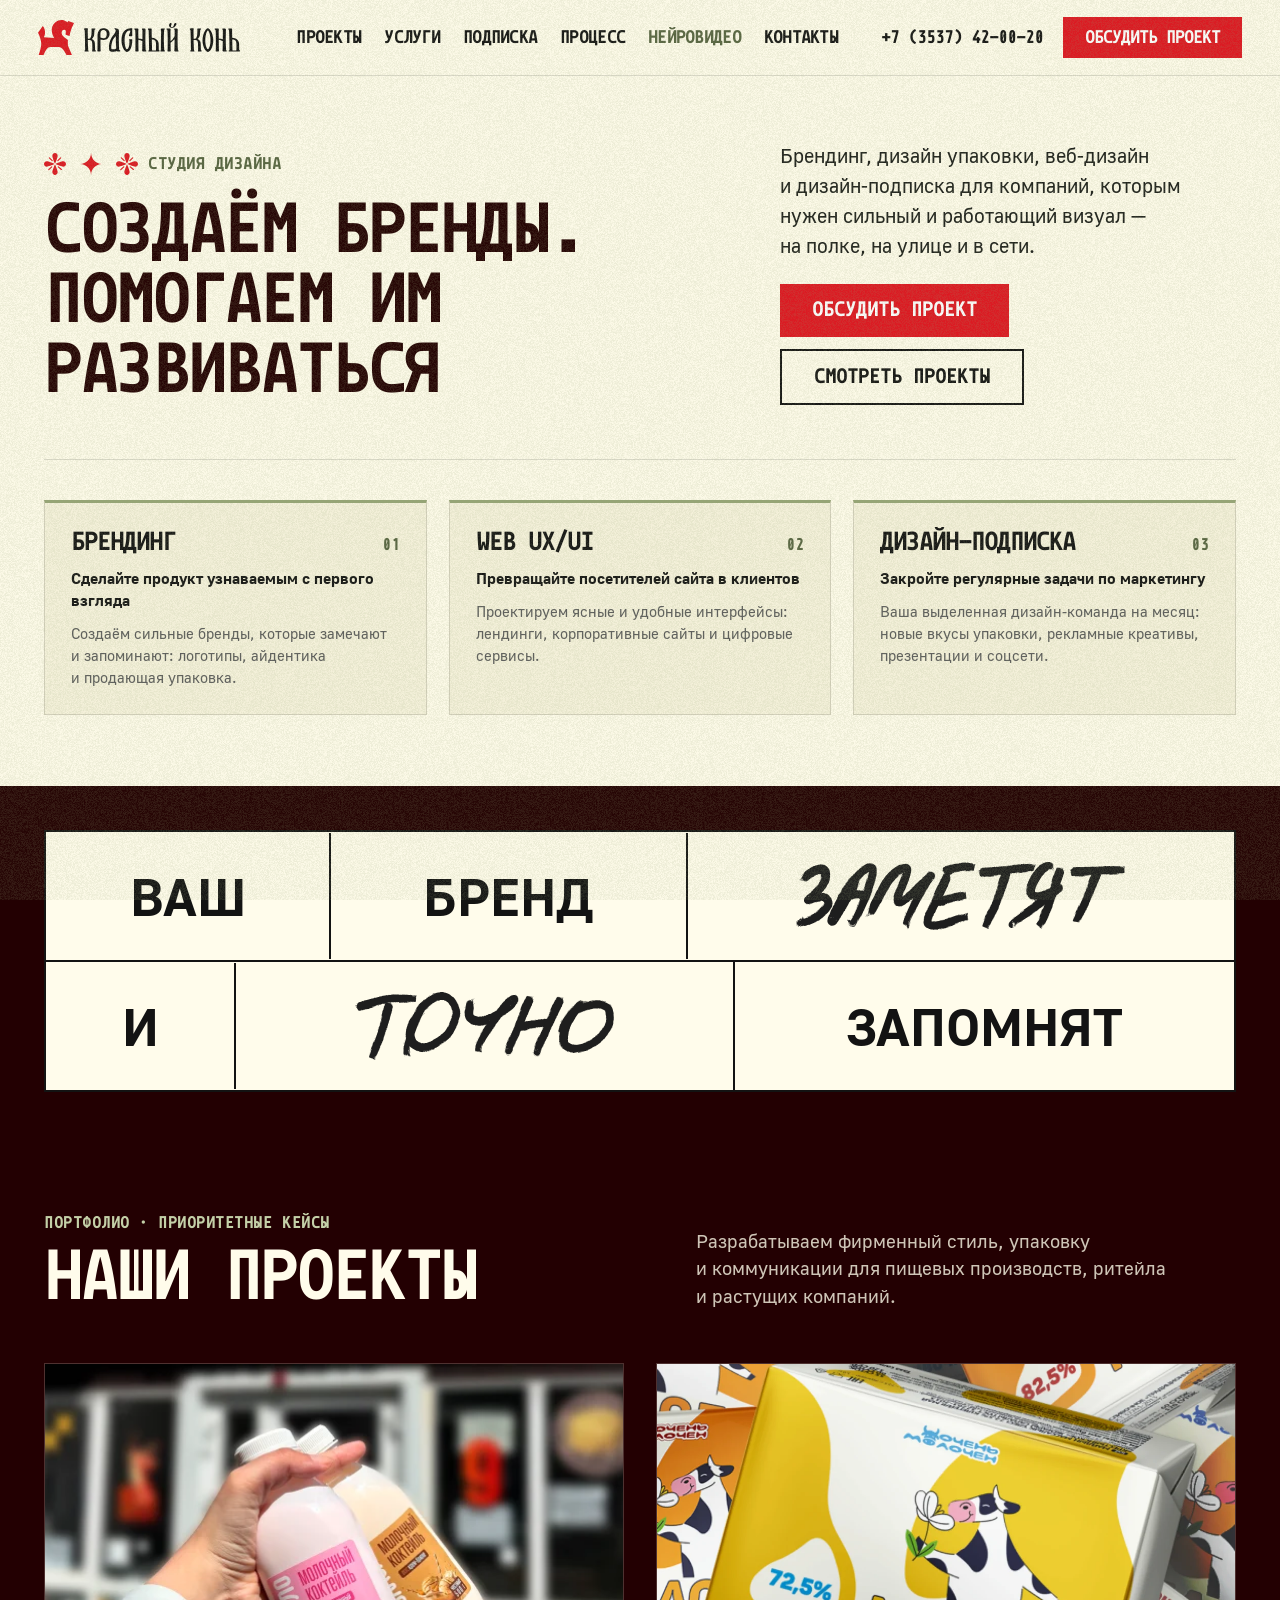
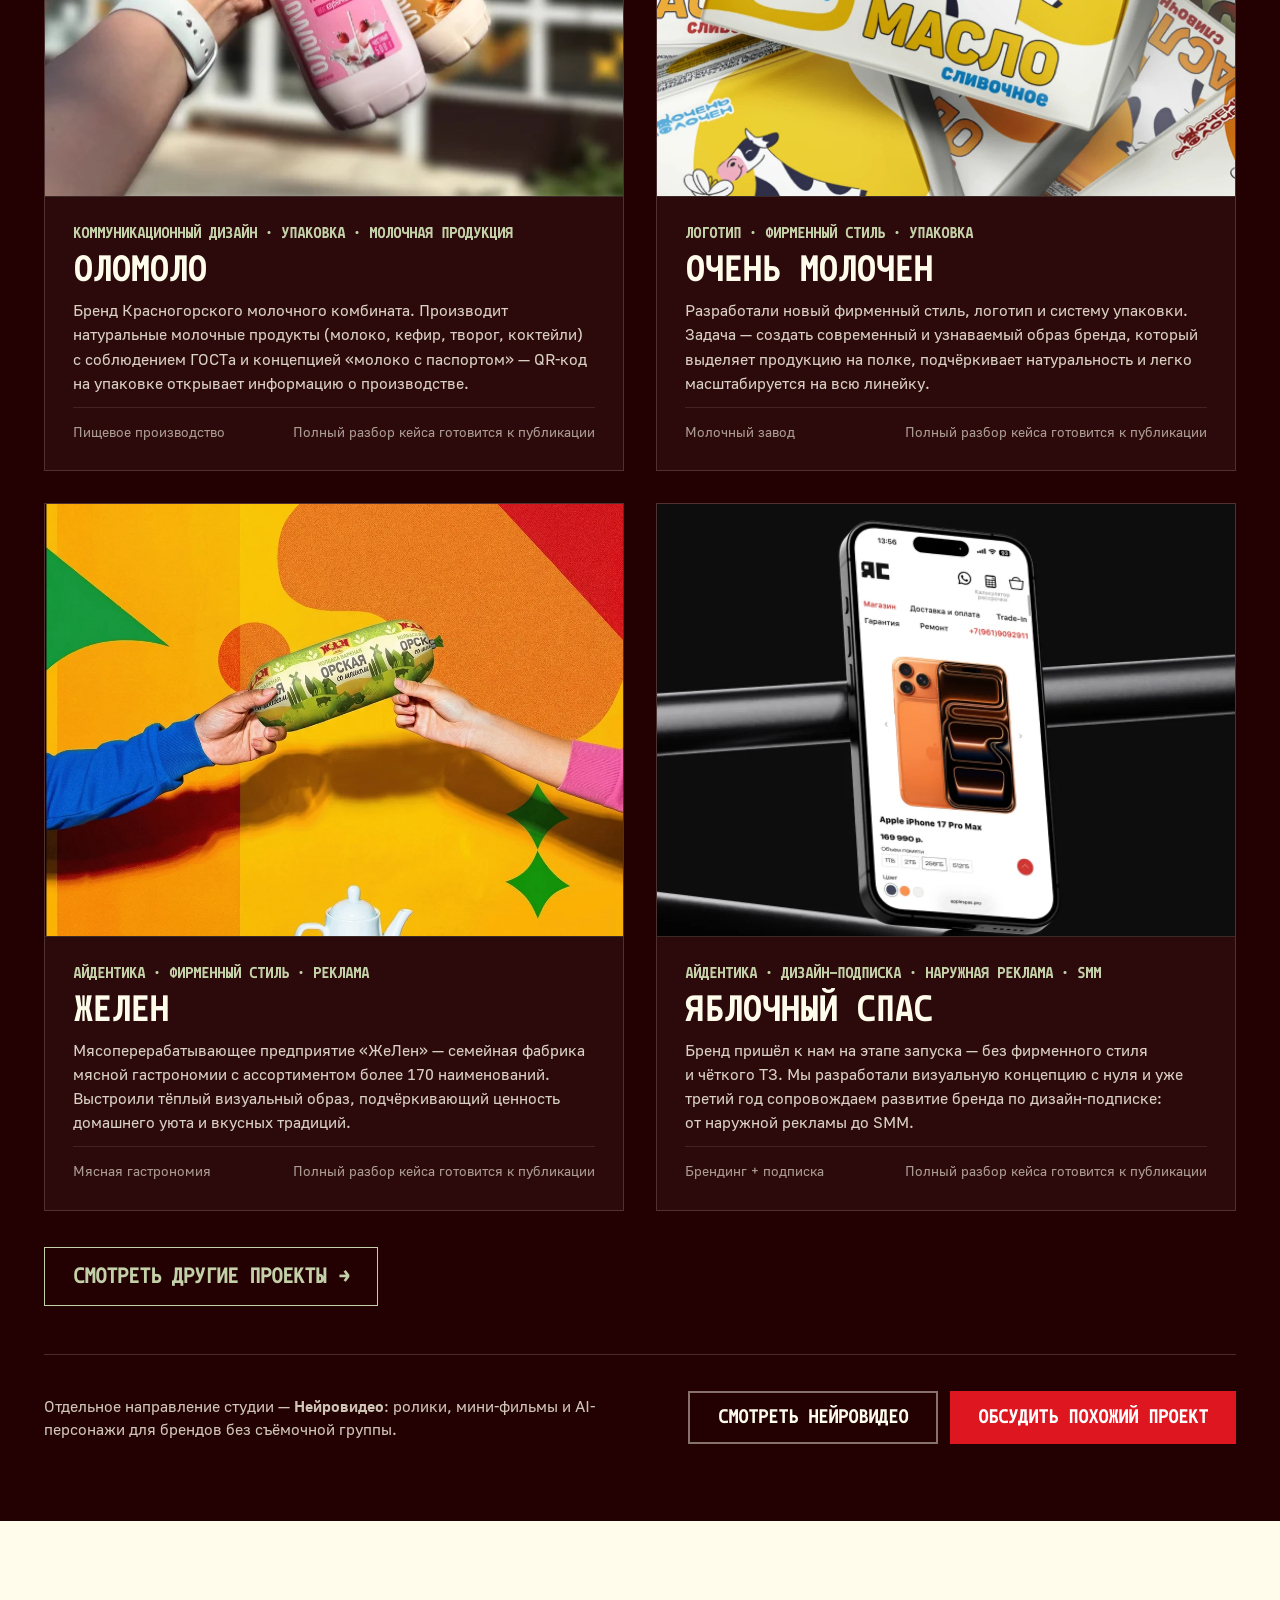
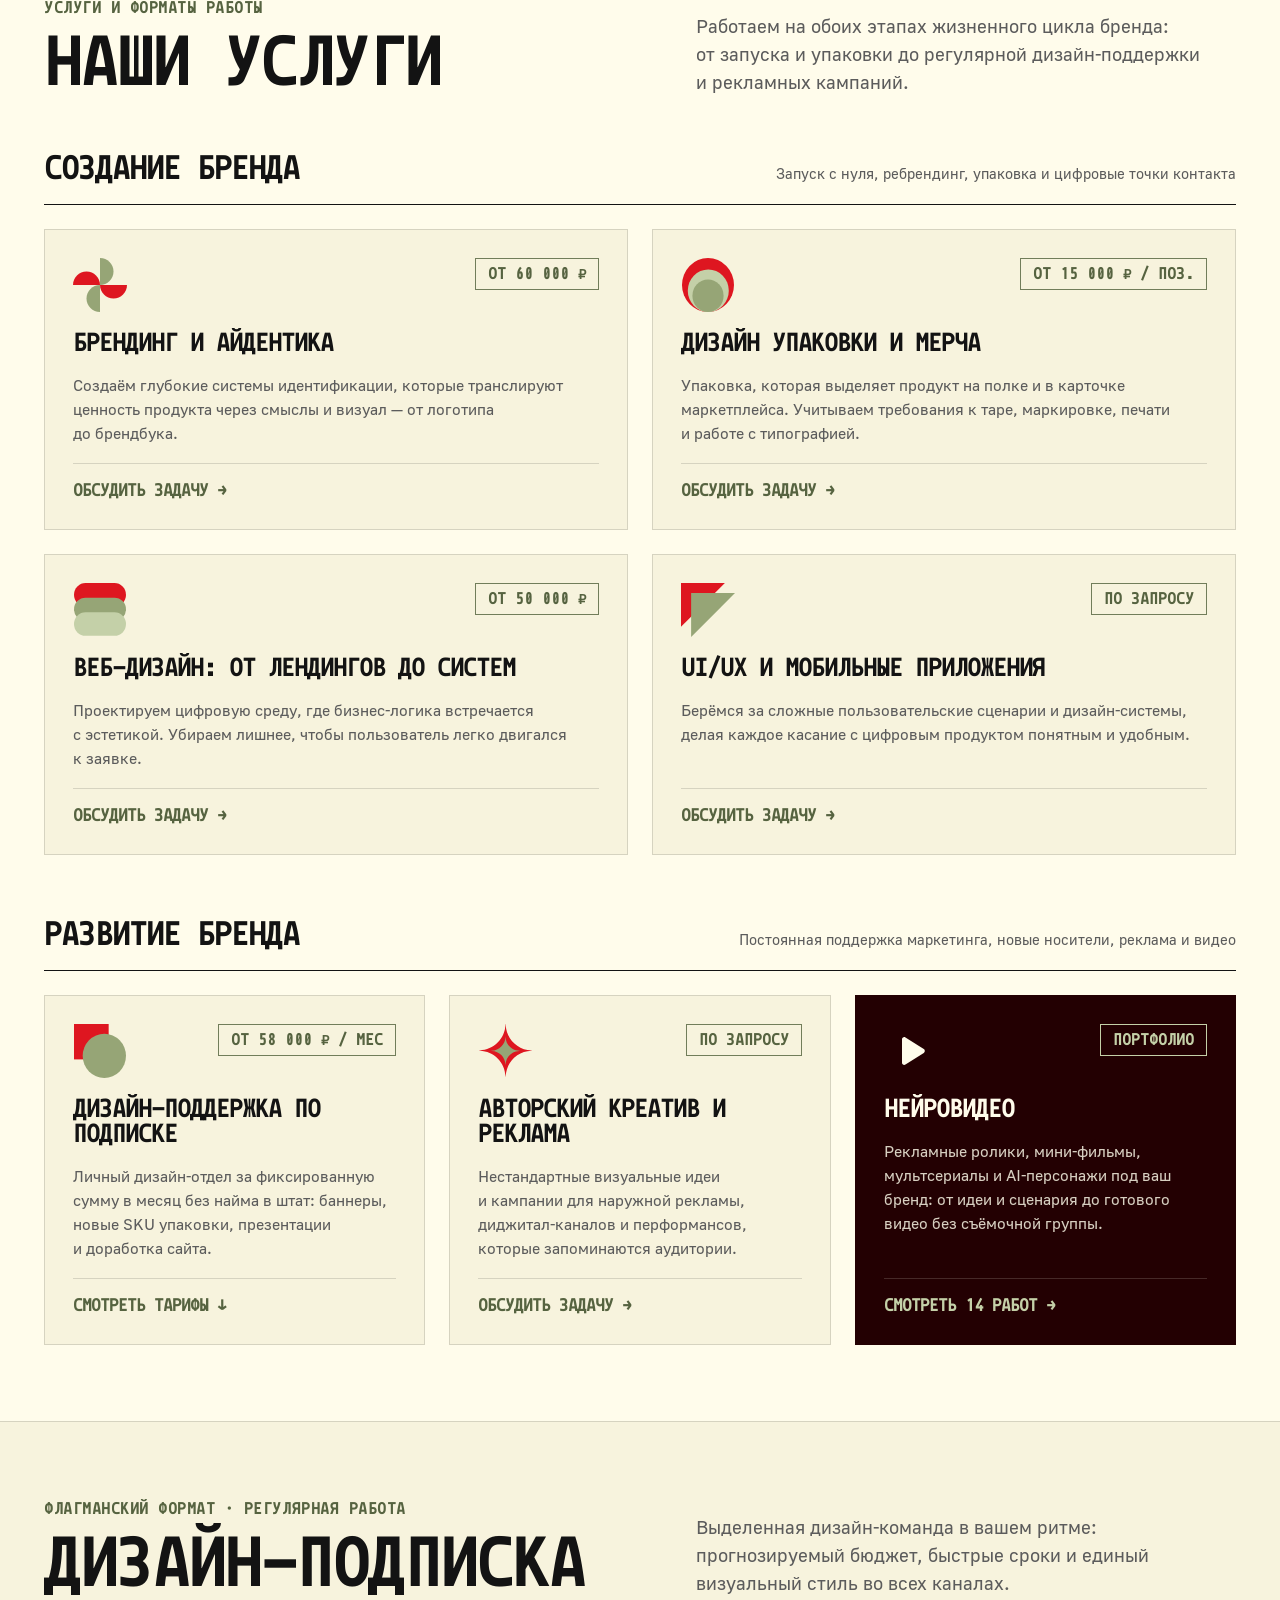
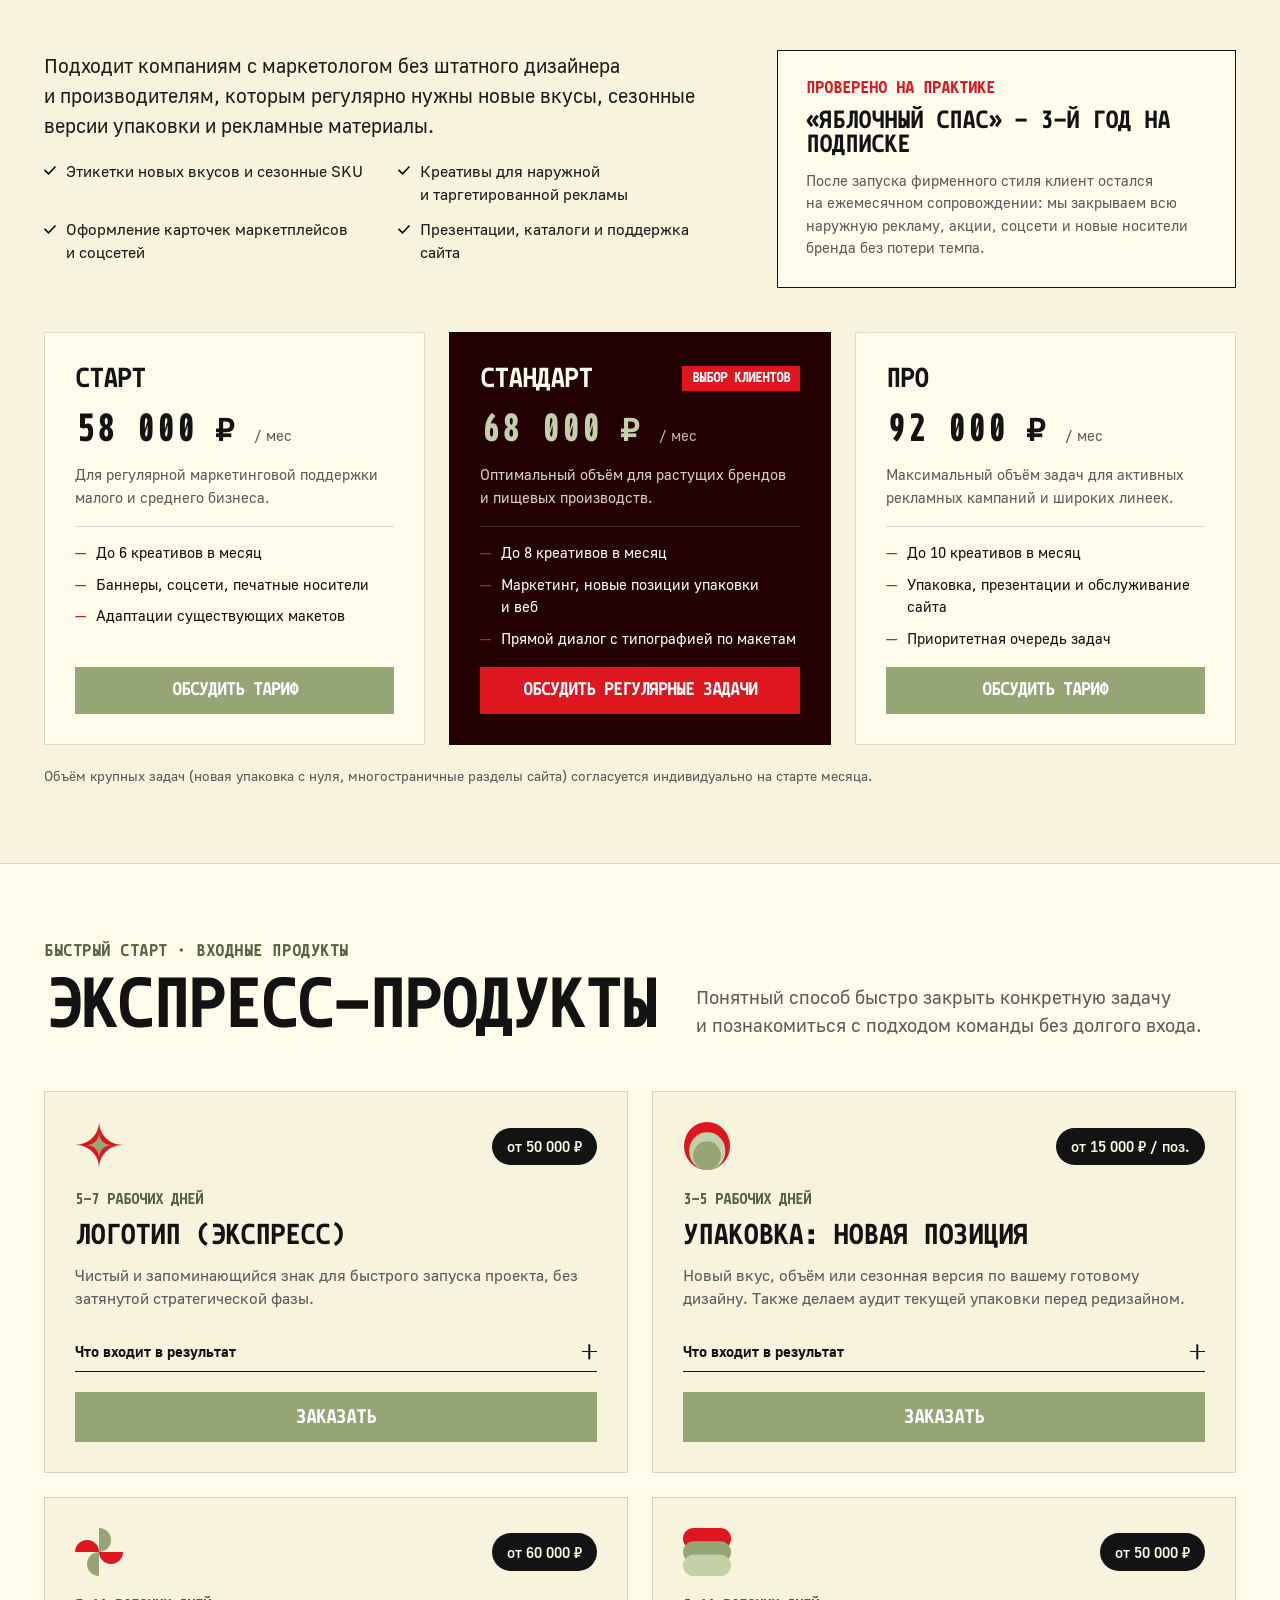
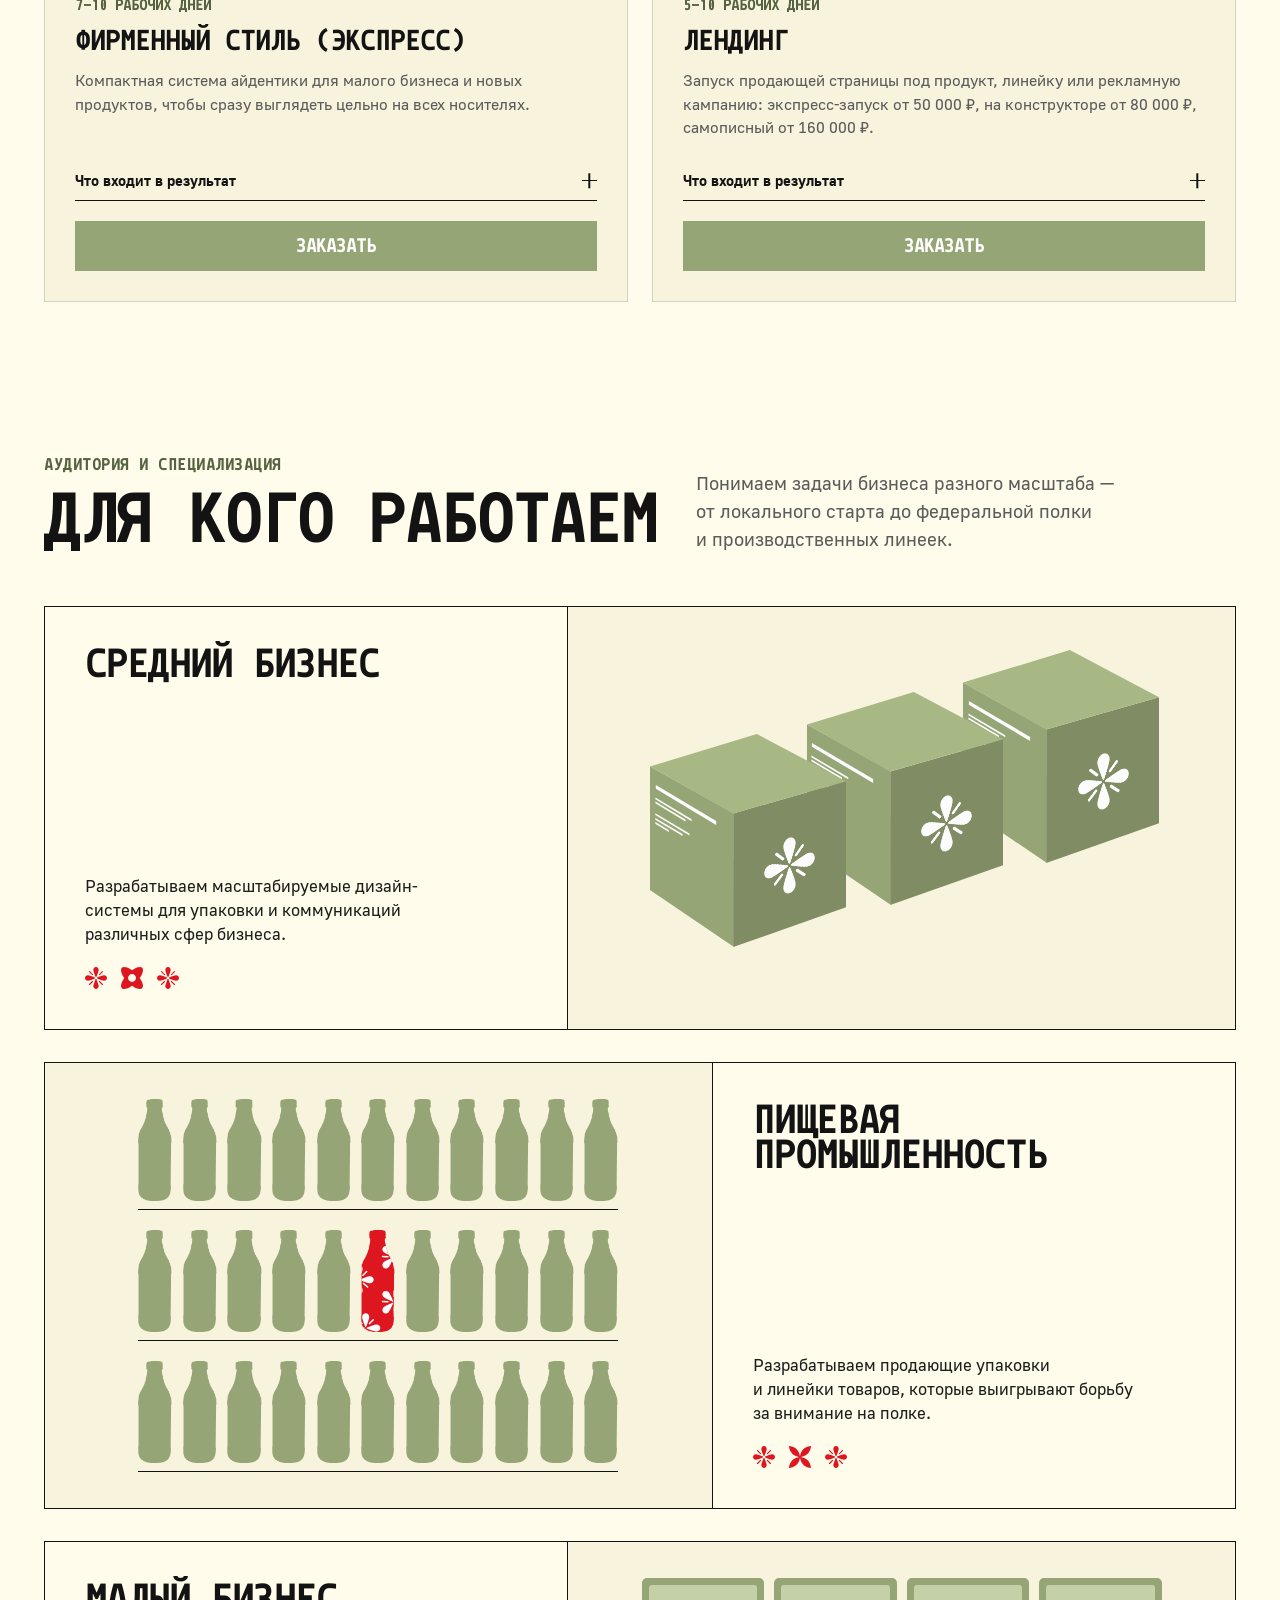
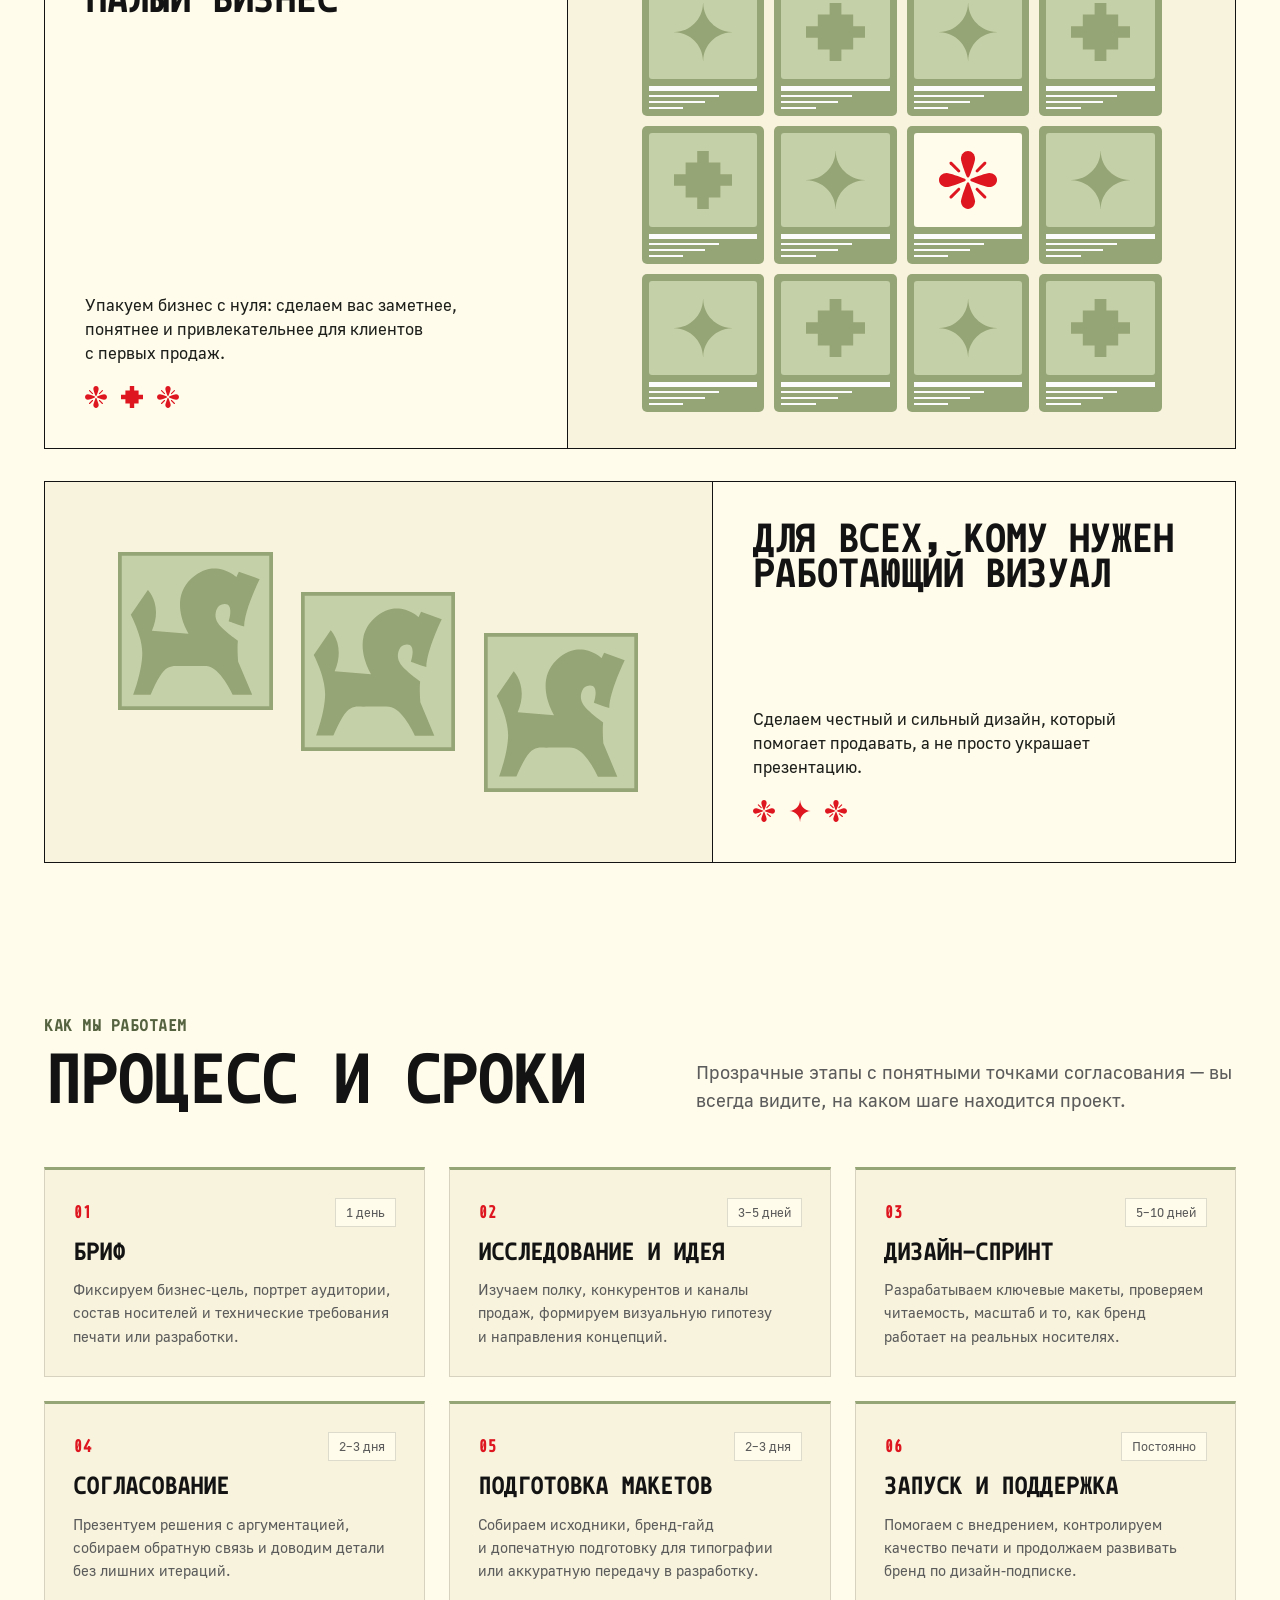
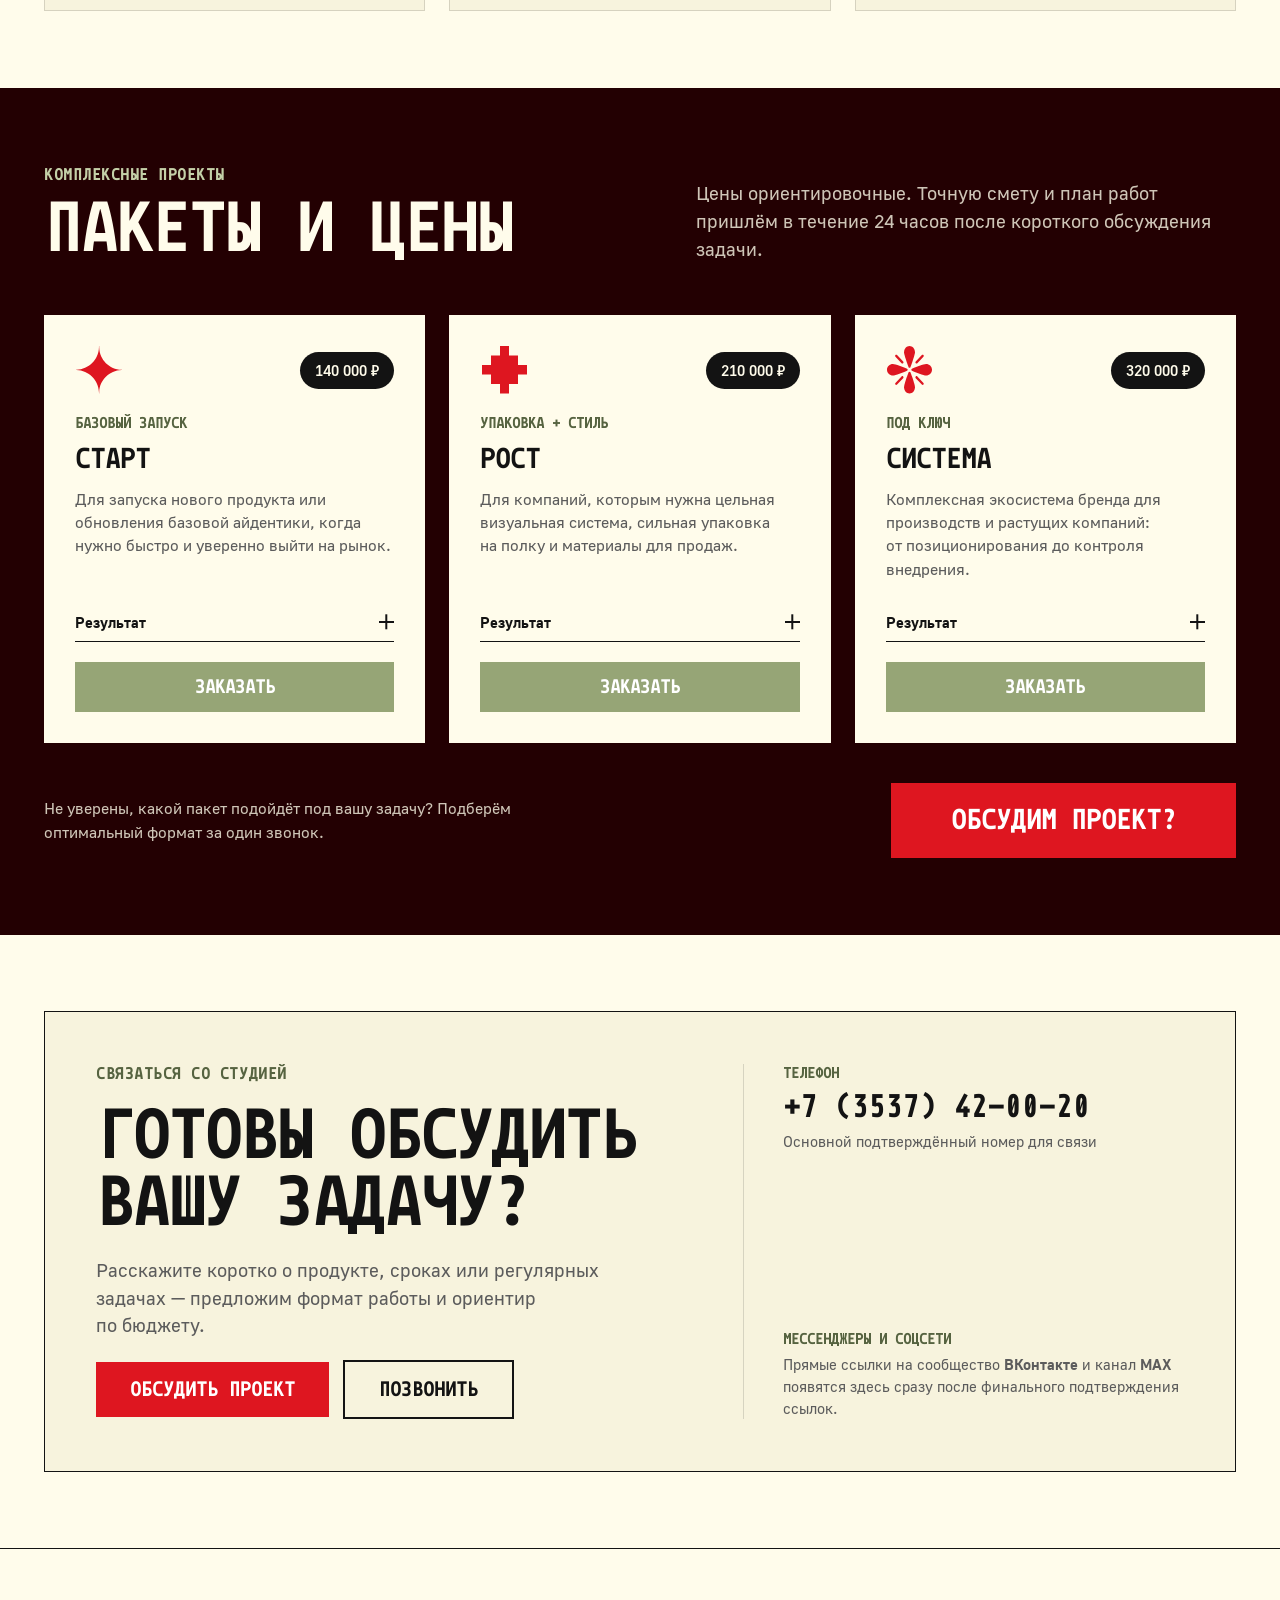
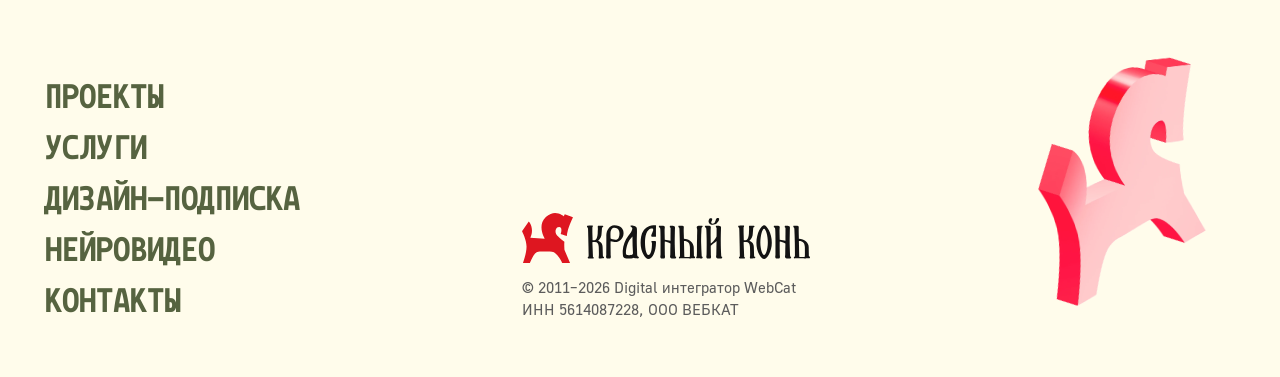
==== commit bb0f580a: "fix(noise): disable dizzying grain loop animation site-wide" ====
--- a/index.html
+++ b/index.html
@@ -7,7 +7,7 @@
   <meta name="description" content="Красный конь — студия дизайна. Брендинг, дизайн упаковки, веб-дизайн, UI/UX и дизайн-подписка для бизнеса.">
   <link rel="preload" href="assets/fonts/Monoid-Bold.woff2" as="font" type="font/woff2" crossorigin>
   <link rel="preload" href="assets/fonts/Golos-UI_Regular.woff2" as="font" type="font/woff2" crossorigin>
-  <link rel="stylesheet" href="css/style.css?v=2">
+  <link rel="stylesheet" href="css/style.css?v=3">
   <link rel="stylesheet" href="css/home.css?v=2">
 </head>
 <body class="home" data-page-id="home" data-ai-enabled="false">
--- a/css/style.css
+++ b/css/style.css
@@ -95,21 +95,11 @@
 }
 .link-green:hover { color: var(--green-hover); }
 
-/* ---------- Noise overlay ---------- */
+/* ---------- Noise overlay (static subtle Figma grain texture) ---------- */
 .noise {
-  position: fixed; left: -50%; top: -50%; width: 200%; height: 200%;
+  position: fixed; inset: 0;
   pointer-events: none; z-index: 300;
   background-repeat: repeat;
-  animation: grain 1s steps(6) infinite;
-}
-@keyframes grain {
-  0%   { transform: translate(0, 0); }
-  17%  { transform: translate(-3%, 2%); }
-  33%  { transform: translate(2%, -4%); }
-  50%  { transform: translate(-4%, -2%); }
-  67%  { transform: translate(3%, 3%); }
-  83%  { transform: translate(-2%, 4%); }
-  100% { transform: translate(0, 0); }
 }
 
 /* =========================================================
--- a/css/home.css
+++ b/css/home.css
@@ -19,16 +19,6 @@
   line-height: 1.5;
   background: var(--beige);
   color: var(--black);
-}
-
-/* Keep brand noise texture static on homepage for better GPU/CWV performance */
-.home-page .noise {
-  animation: none;
-  inset: 0;
-  width: 100%;
-  height: 100%;
-  left: 0;
-  top: 0;
 }
 
 .home-page main {
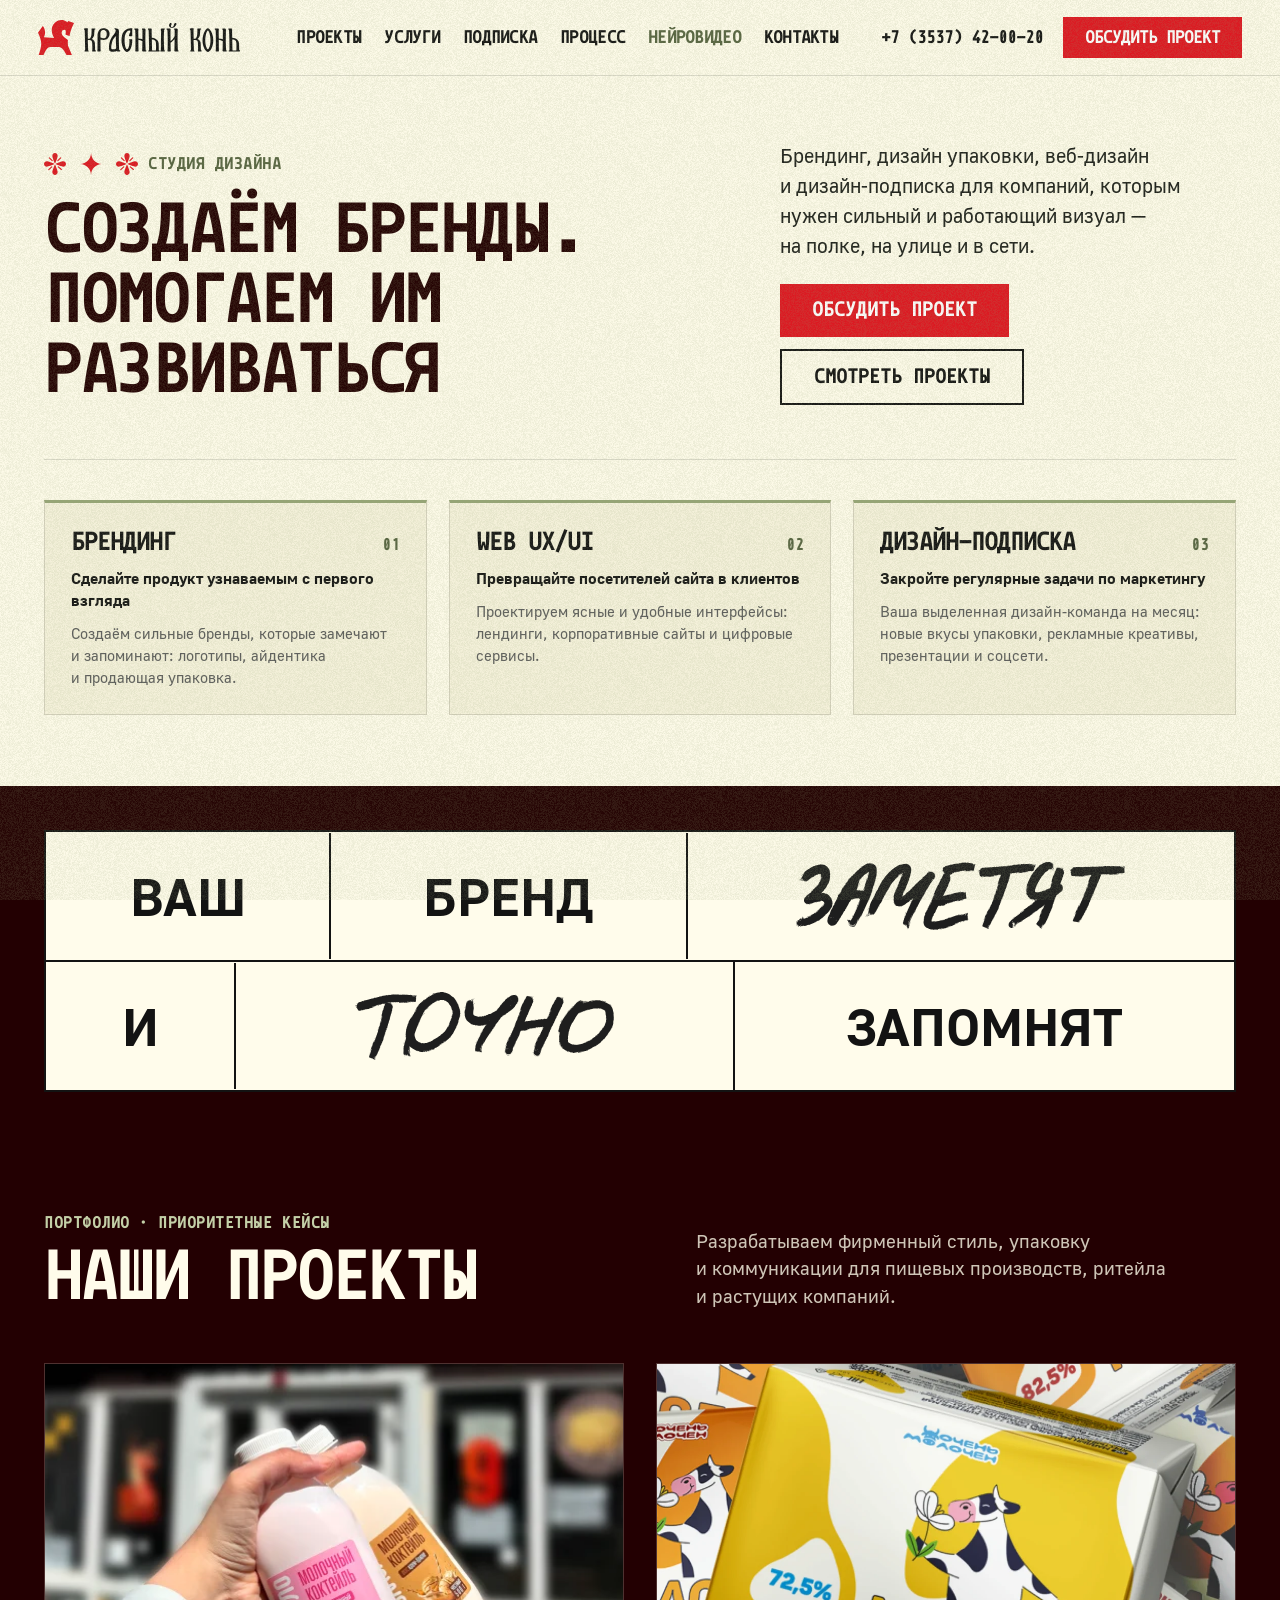
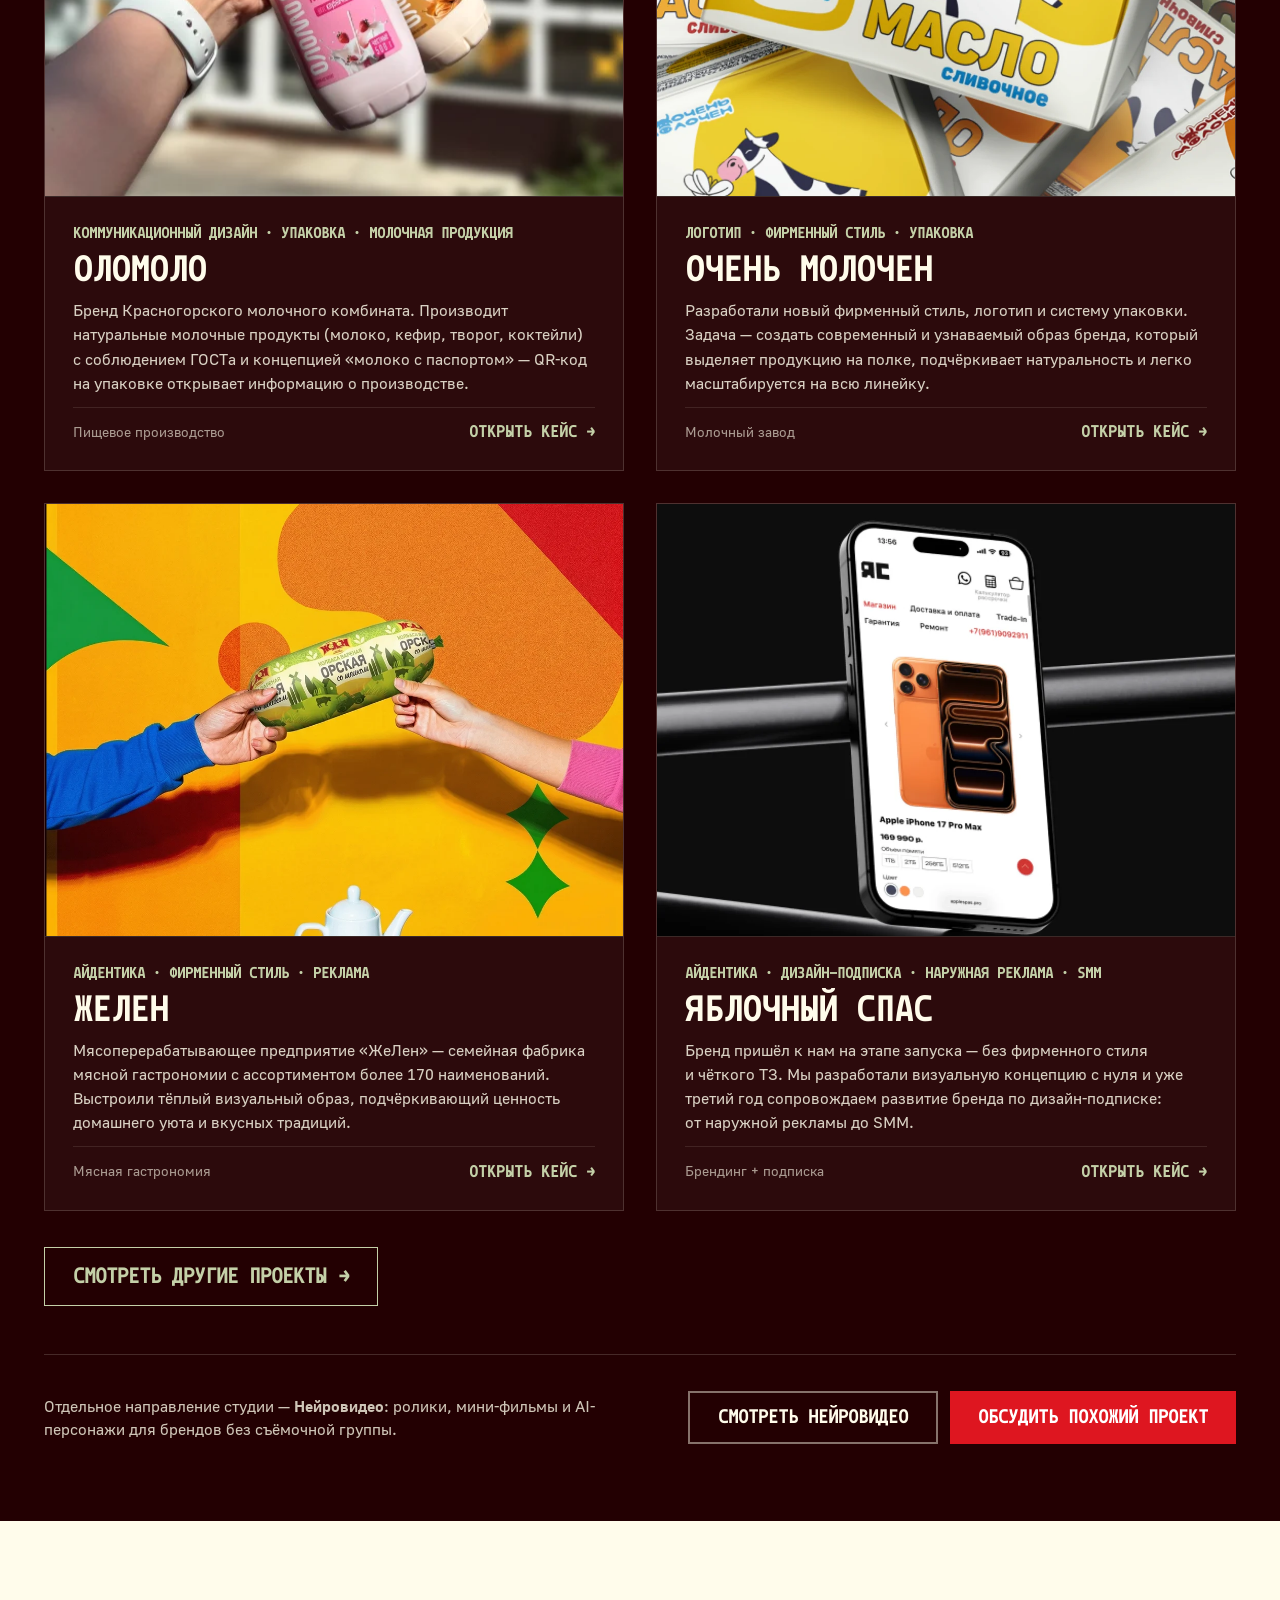
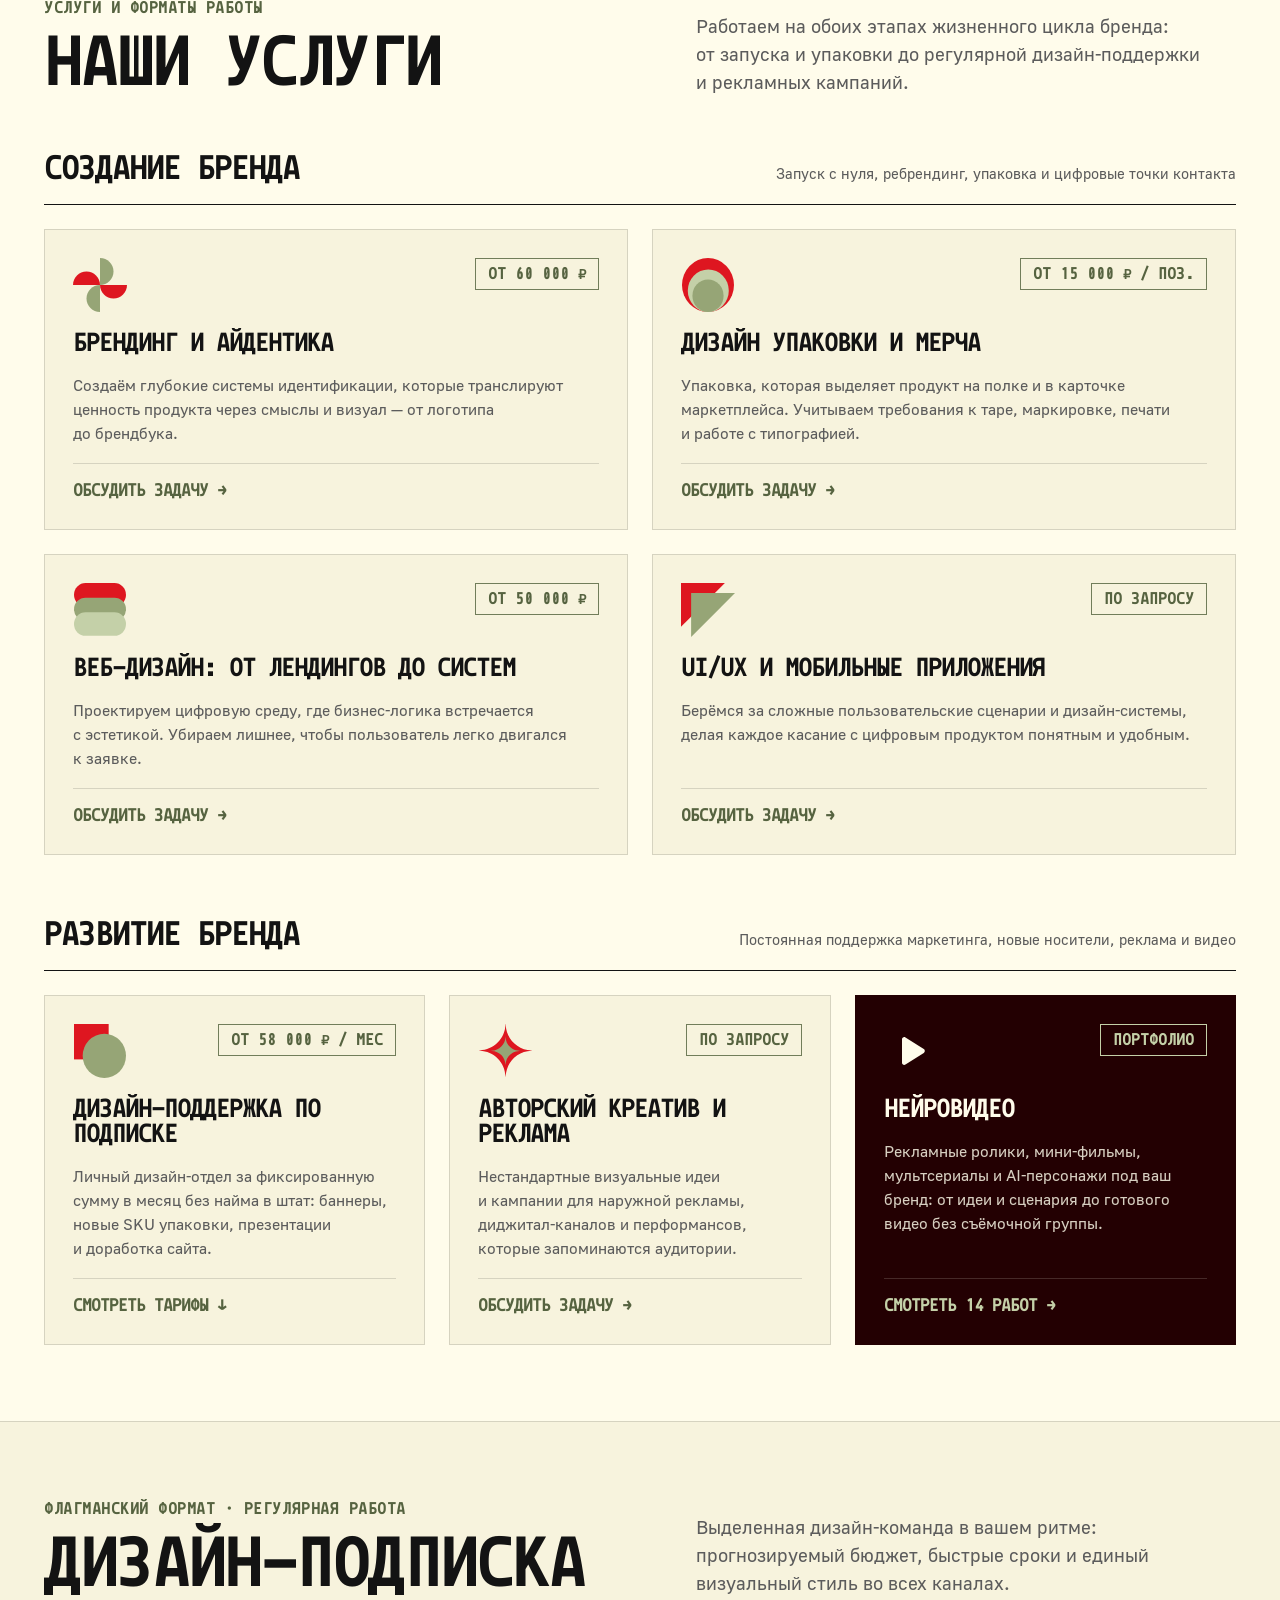
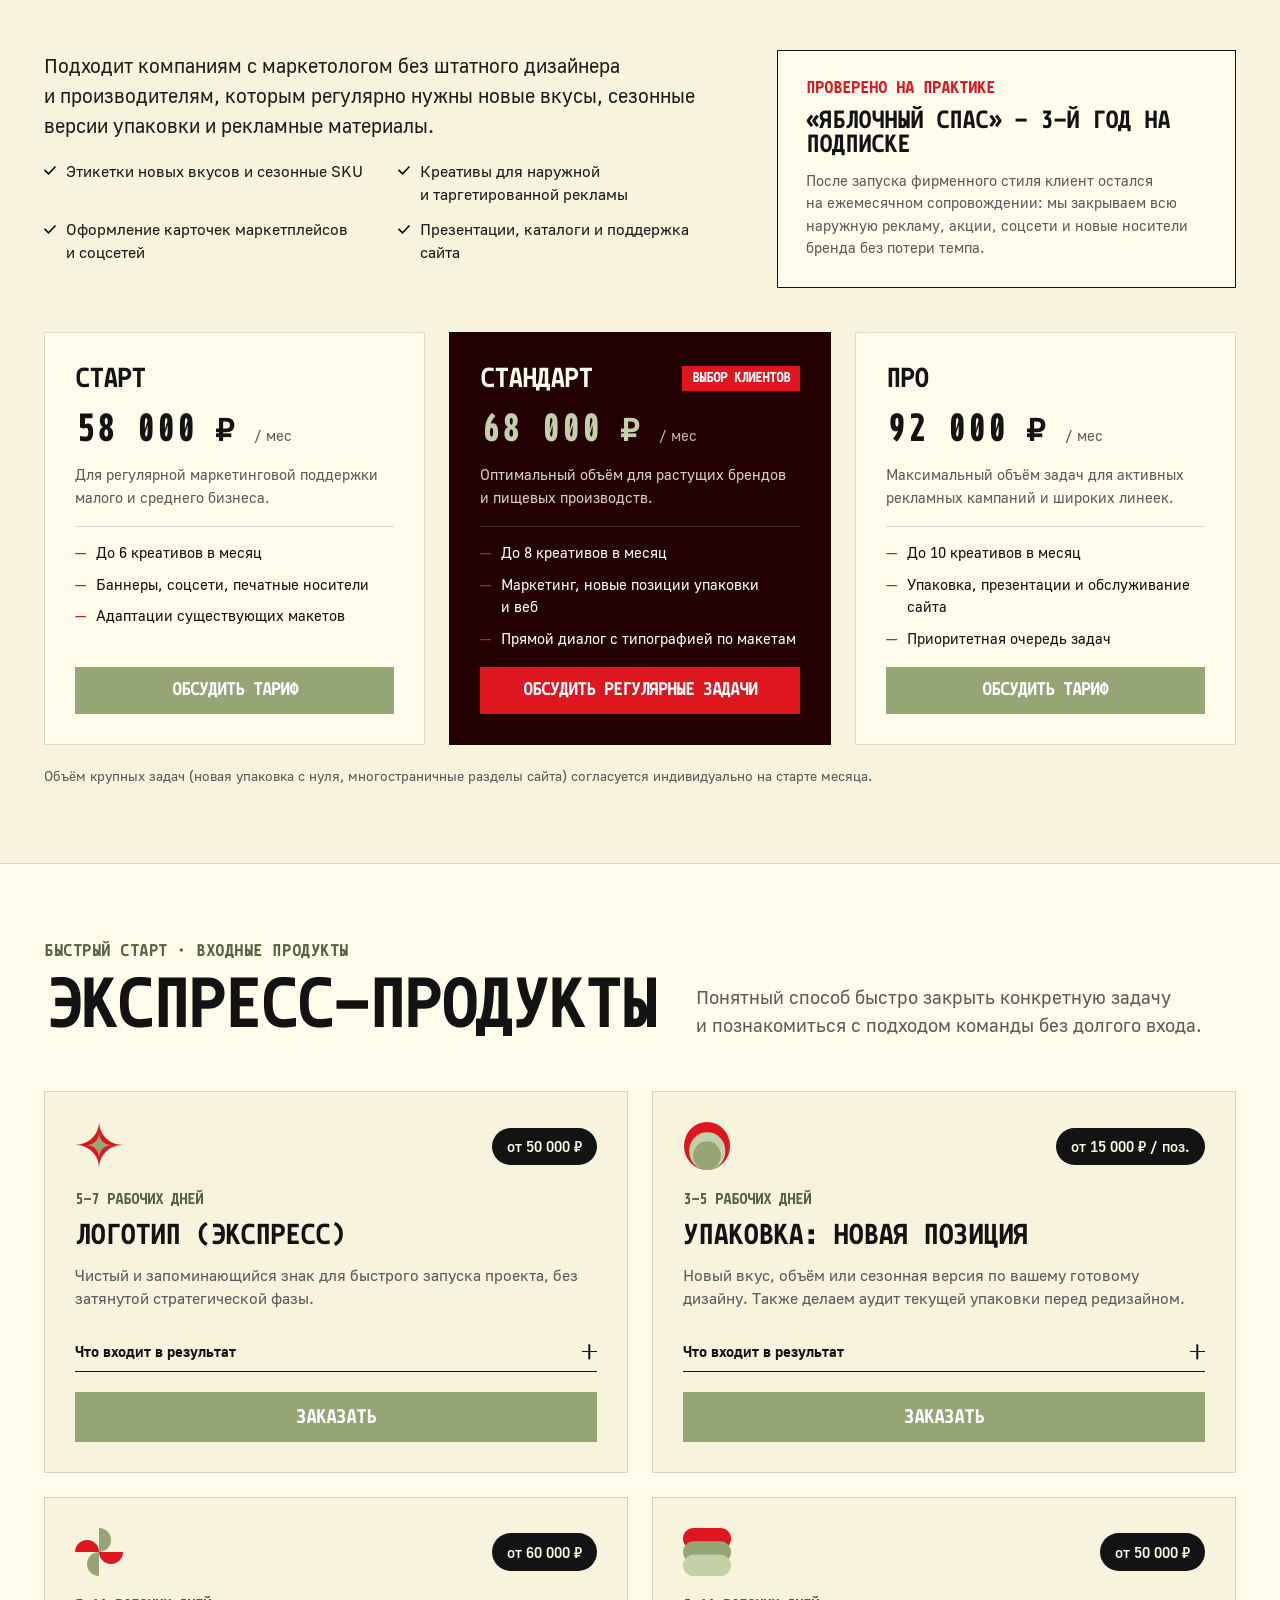
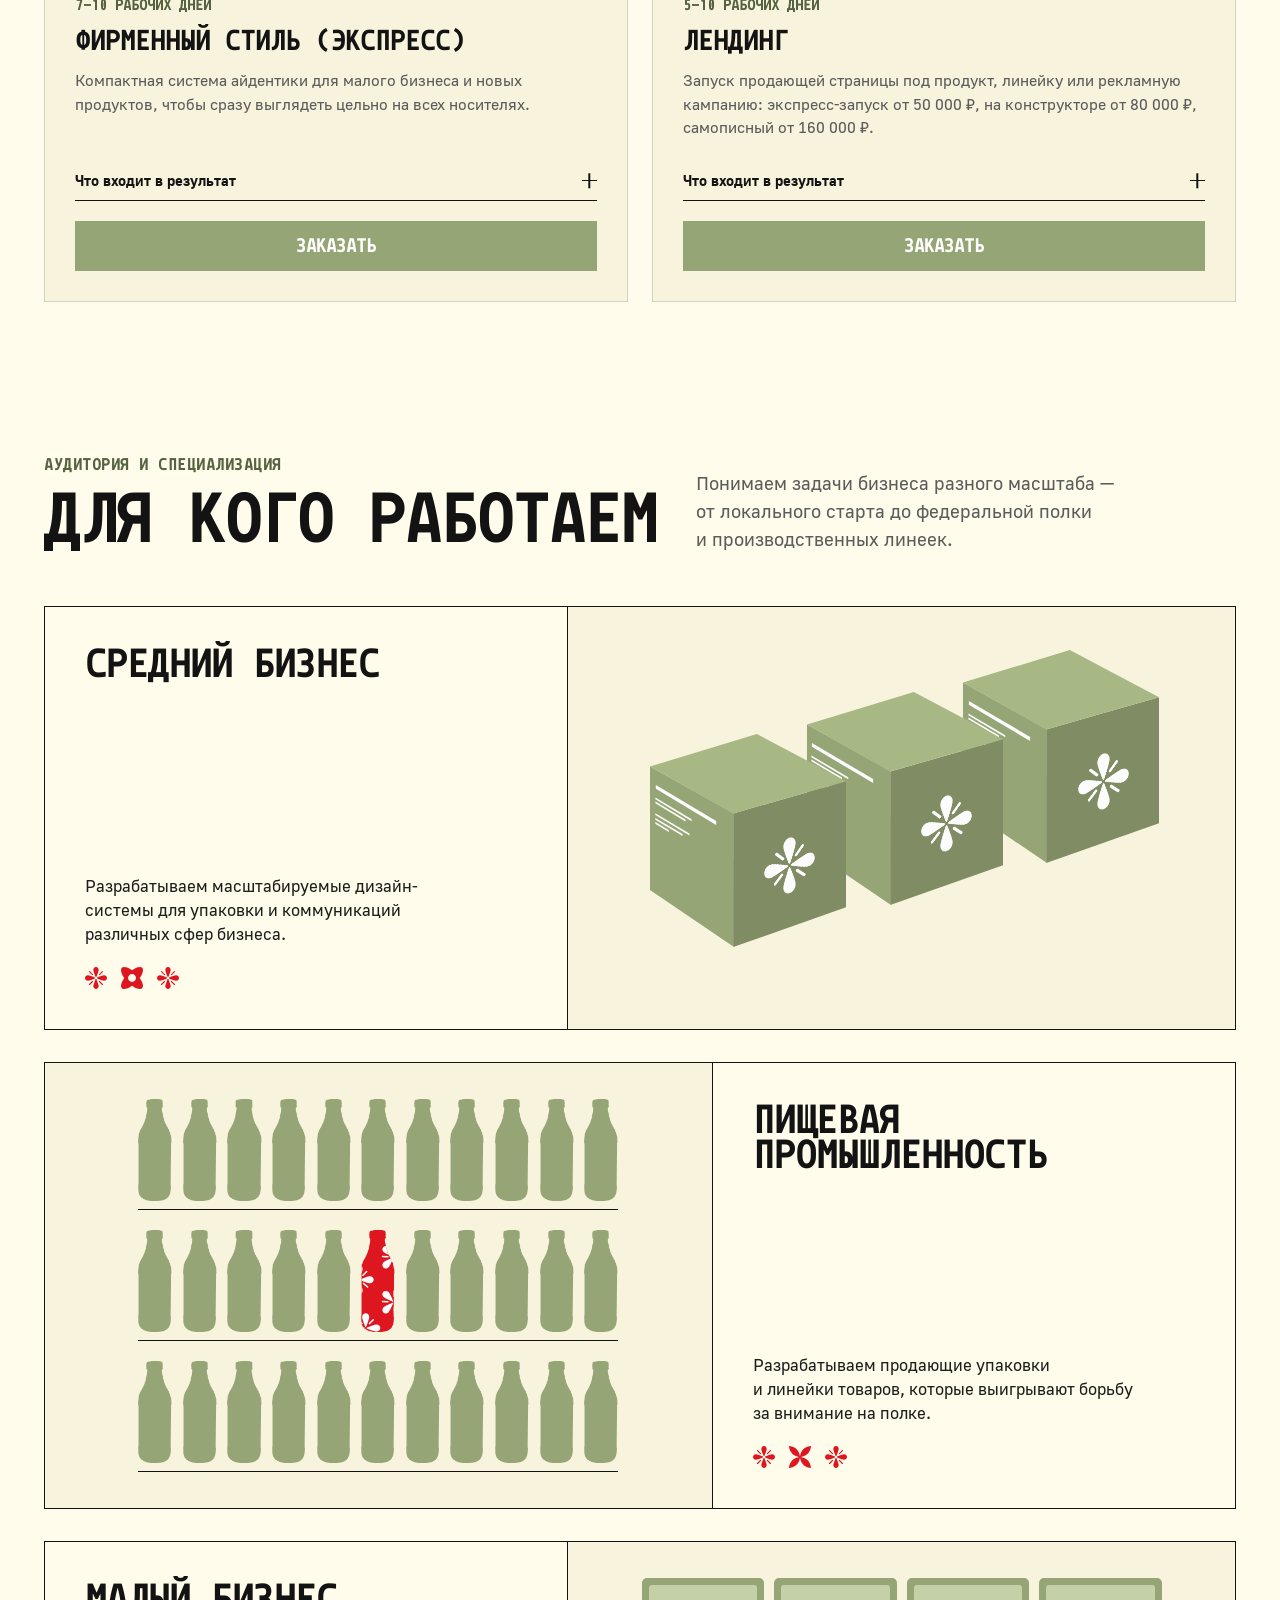
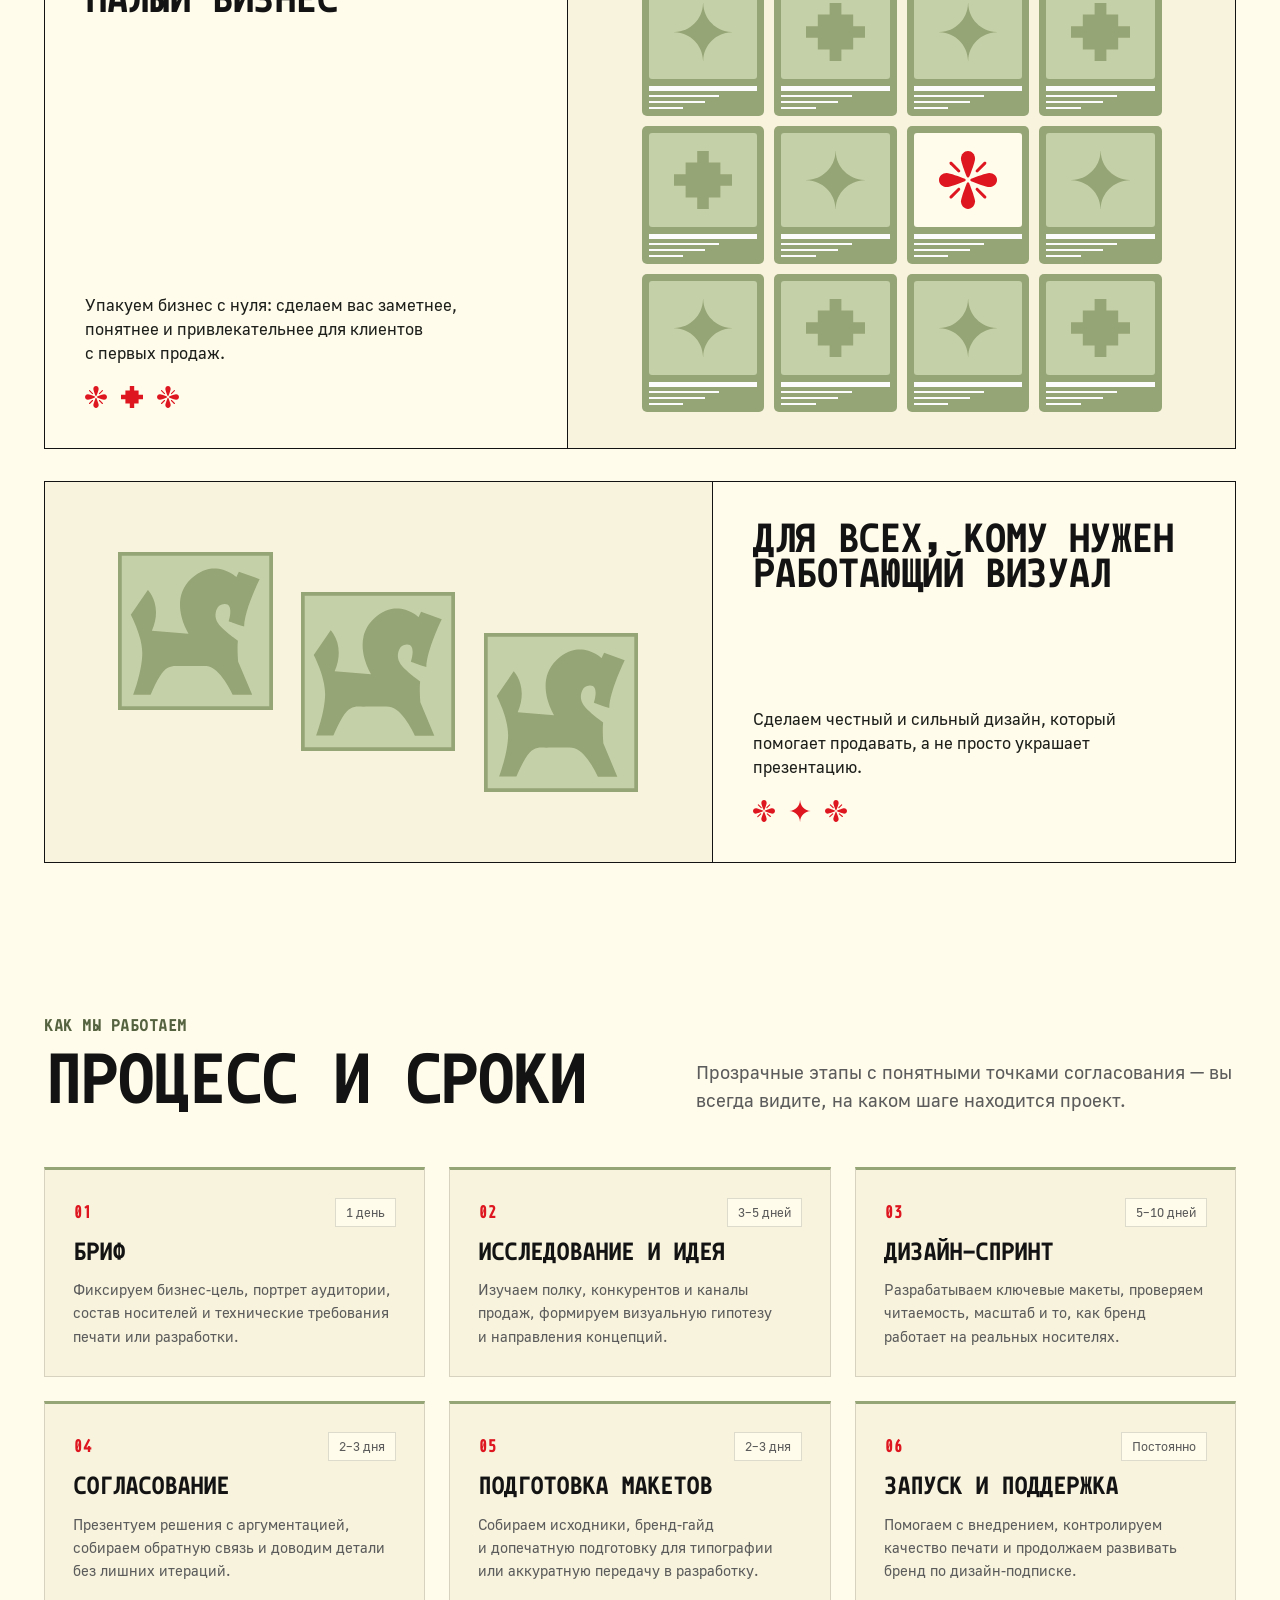
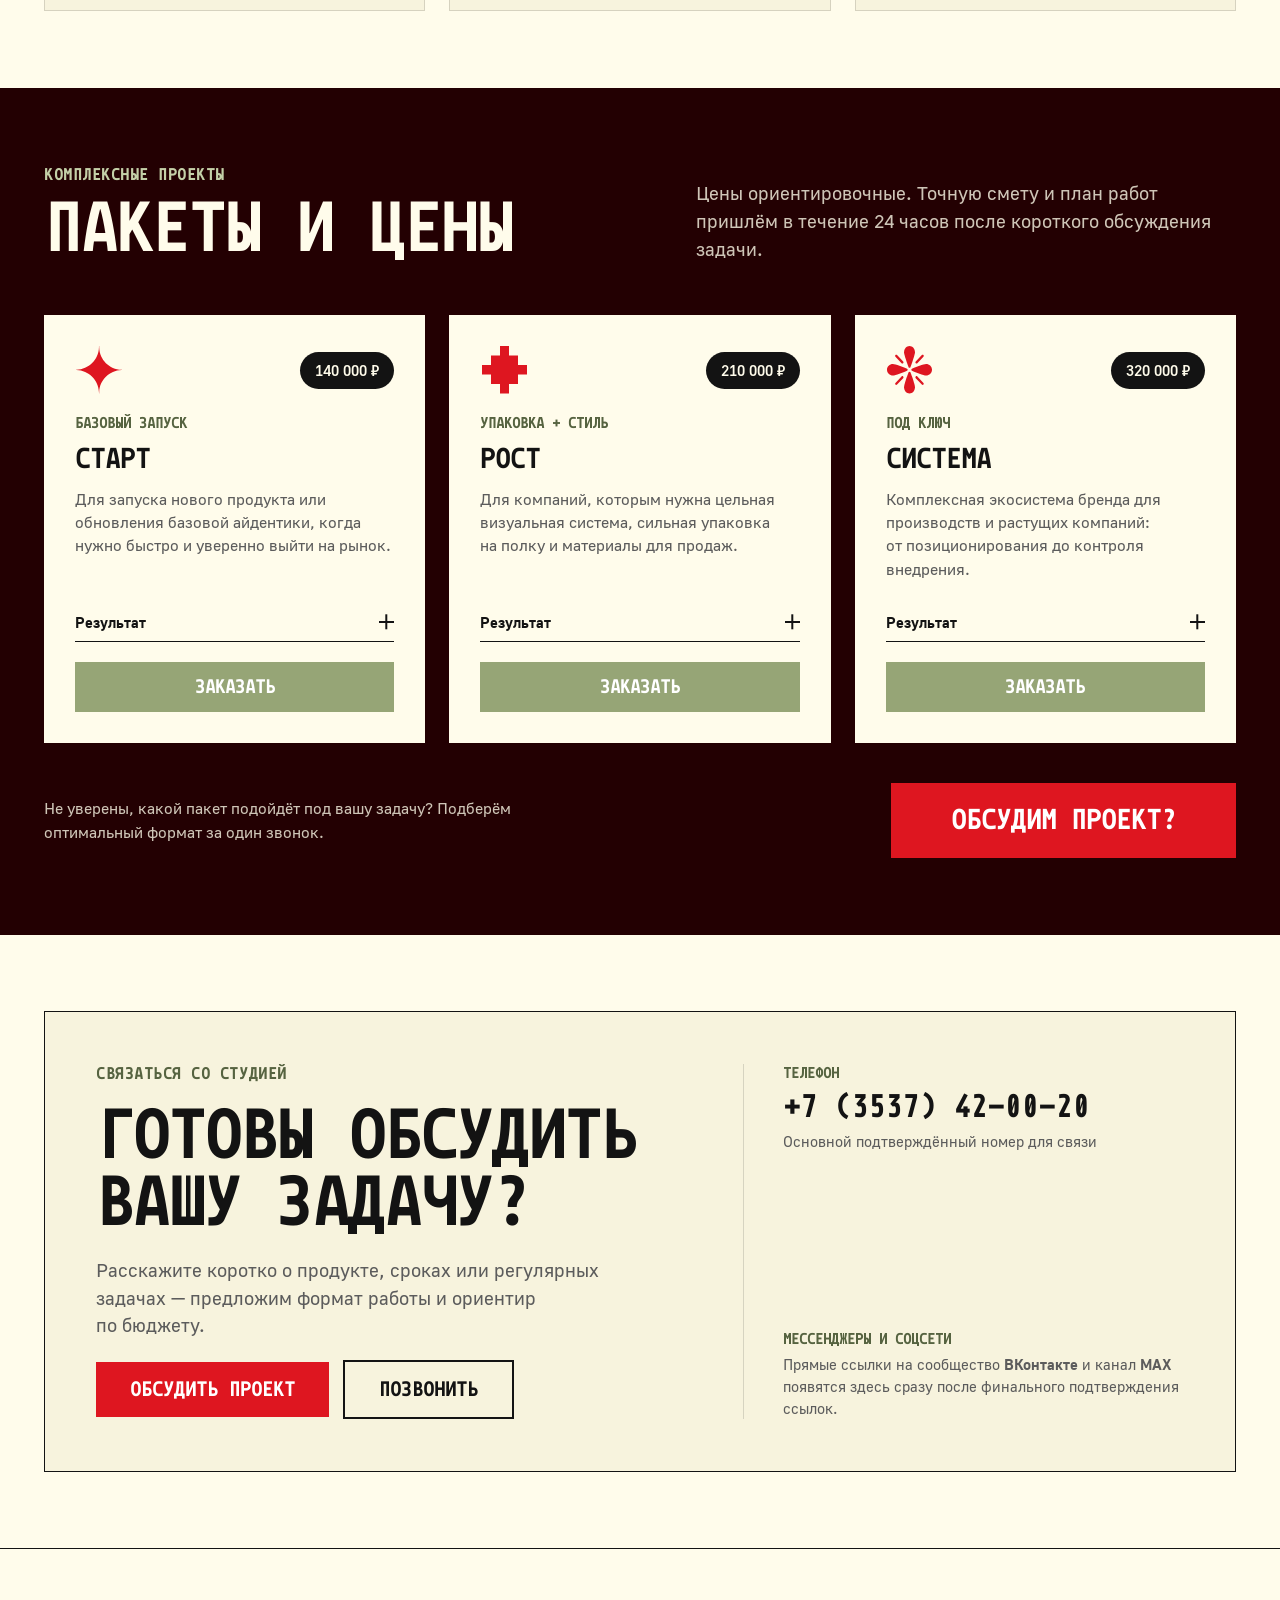
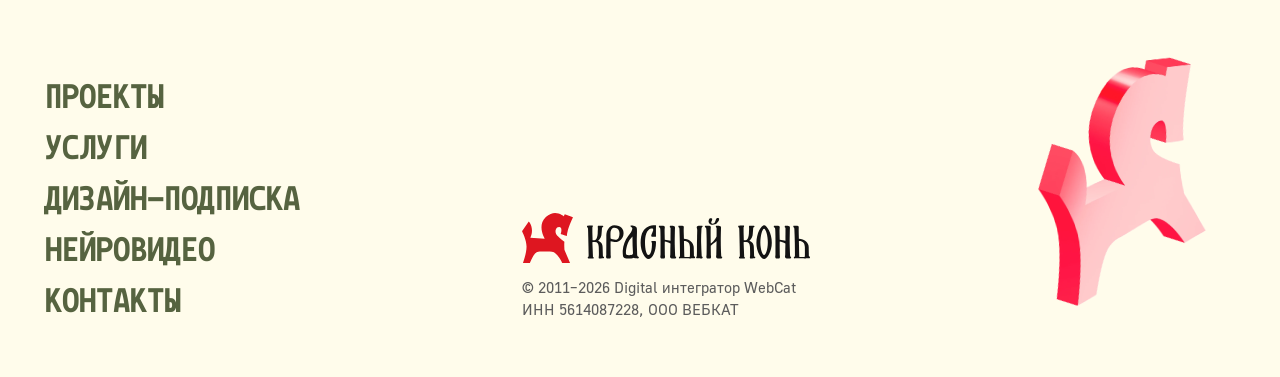
==== commit 87e0f406: "feat(projects): add catalog with filter and 8 AI-ready case pages (P1-C)" ====
--- a/index.html
+++ b/index.html
@@ -8,7 +8,7 @@
   <link rel="preload" href="assets/fonts/Monoid-Bold.woff2" as="font" type="font/woff2" crossorigin>
   <link rel="preload" href="assets/fonts/Golos-UI_Regular.woff2" as="font" type="font/woff2" crossorigin>
   <link rel="stylesheet" href="css/style.css?v=3">
-  <link rel="stylesheet" href="css/home.css?v=2">
+  <link rel="stylesheet" href="css/home.css?v=3">
 </head>
 <body class="home" data-page-id="home" data-ai-enabled="false">
 
@@ -25,7 +25,7 @@
     </a>
 
     <nav class="home-header__links" aria-label="Основная навигация">
-      <a class="home-header__link" href="#projects">Проекты</a>
+      <a class="home-header__link" href="projects/">Проекты</a>
       <a class="home-header__link" href="#services">Услуги</a>
       <a class="home-header__link" href="#subscription">Подписка</a>
       <a class="home-header__link" href="#process">Процесс</a>
@@ -142,7 +142,7 @@
           </div>
 
           <div class="h-projects__grid">
-            <article class="project-card" data-project-id="olomolo">
+            <article class="project-card project-card--clickable" data-project-id="olomolo">
               <div class="project-card__media">
                 <img src="assets/img/project-olomolo.webp" alt="Упаковка молочных коктейлей Оломоло" width="590" height="430" loading="lazy" decoding="async">
               </div>
@@ -154,12 +154,12 @@
                 </p>
                 <div class="project-card__meta">
                   <span>Пищевое производство</span>
-                  <span>Полный разбор кейса готовится к публикации</span>
-                </div>
-              </div>
-            </article>
-
-            <article class="project-card" data-project-id="ochen-molochen">
+                  <a class="project-card__link" href="projects/olomolo/">Открыть кейс →</a>
+                </div>
+              </div>
+            </article>
+
+            <article class="project-card project-card--clickable" data-project-id="ochen-molochen">
               <div class="project-card__media">
                 <img src="assets/img/project-maslo.webp" alt="Упаковка и айдентика бренда Очень молочен" width="1128" height="1130" loading="lazy" decoding="async">
               </div>
@@ -171,12 +171,12 @@
                 </p>
                 <div class="project-card__meta">
                   <span>Молочный завод</span>
-                  <span>Полный разбор кейса готовится к публикации</span>
-                </div>
-              </div>
-            </article>
-
-            <article class="project-card" data-project-id="zhelen">
+                  <a class="project-card__link" href="projects/ochen-molochen/">Открыть кейс →</a>
+                </div>
+              </div>
+            </article>
+
+            <article class="project-card project-card--clickable" data-project-id="zhelen">
               <div class="project-card__media">
                 <img src="assets/img/project-zhel.webp" alt="Айдентика и реклама мясной гастрономии Желен" width="1106" height="1130" loading="lazy" decoding="async">
               </div>
@@ -188,12 +188,12 @@
                 </p>
                 <div class="project-card__meta">
                   <span>Мясная гастрономия</span>
-                  <span>Полный разбор кейса готовится к публикации</span>
-                </div>
-              </div>
-            </article>
-
-            <article class="project-card" data-project-id="yablochny-spas">
+                  <a class="project-card__link" href="projects/zhelen/">Открыть кейс →</a>
+                </div>
+              </div>
+            </article>
+
+            <article class="project-card project-card--clickable" data-project-id="yablochny-spas">
               <div class="project-card__media">
                 <img src="assets/img/project-spas.webp" alt="Фирменный стиль и коммуникации Яблочный спас" width="1130" height="1130" loading="lazy" decoding="async">
               </div>
@@ -205,18 +205,17 @@
                 </p>
                 <div class="project-card__meta">
                   <span>Брендинг + подписка</span>
-                  <span>Полный разбор кейса готовится к публикации</span>
+                  <a class="project-card__link" href="projects/yablochny-spas/">Открыть кейс →</a>
                 </div>
               </div>
             </article>
           </div>
 
           <div class="h-projects__more">
-            <a class="h-projects__all-link" href="projects/" data-future-route="projects">
+            <a class="h-projects__all-link" href="projects/">
               <span>Смотреть другие проекты</span>
               <span class="h-projects__all-arrow" aria-hidden="true">→</span>
             </a>
-            <p class="h-projects__more-status" data-future-status="projects" hidden></p>
           </div>
 
           <div class="h-projects__foot">
@@ -872,7 +871,7 @@
         <div class="h-wrap">
           <div class="h-footer__grid">
             <nav class="h-footer__nav" aria-label="Навигация в подвале">
-              <a class="h-footer__link" href="#projects">Проекты</a>
+              <a class="h-footer__link" href="projects/">Проекты</a>
               <a class="h-footer__link" href="#services">Услуги</a>
               <a class="h-footer__link" href="#subscription">Дизайн-подписка</a>
               <a class="h-footer__link" href="neurovideo/">Нейровидео</a>
@@ -916,7 +915,7 @@
     </div>
 
     <nav class="big-links big-links--menu" aria-label="Мобильное меню">
-      <a class="big-link" href="#projects" data-close-menu><span class="big-link__inner"><img src="assets/img/triangle-red.svg" alt="" class="big-link__arrow">Проекты</span></a>
+      <a class="big-link" href="projects/"><span class="big-link__inner"><img src="assets/img/triangle-red.svg" alt="" class="big-link__arrow">Проекты</span></a>
       <a class="big-link" href="#services" data-close-menu><span class="big-link__inner"><img src="assets/img/triangle-red.svg" alt="" class="big-link__arrow">Услуги</span></a>
       <a class="big-link" href="#subscription" data-close-menu><span class="big-link__inner"><img src="assets/img/triangle-red.svg" alt="" class="big-link__arrow">Подписка</span></a>
       <a class="big-link" href="neurovideo/"><span class="big-link__inner"><img src="assets/img/triangle-red.svg" alt="" class="big-link__arrow">Нейровидео</span></a>
@@ -975,7 +974,7 @@
     </div>
   </div>
 
-  <script src="js/common.js?v=2"></script>
-  <script src="js/main.js?v=2"></script>
+  <script src="js/common.js?v=3"></script>
+  <script src="js/main.js?v=3"></script>
 </body>
 </html>
--- a/css/home.css
+++ b/css/home.css
@@ -572,15 +572,49 @@
 }
 
 .project-card {
+  position: relative;
   display: flex;
   flex-direction: column;
   background: rgba(255, 252, 235, .04);
   border: 1px solid var(--border-dark);
-  transition: border-color .2s ease-out, background-color .2s ease-out;
+  transition: border-color .2s ease-out, background-color .2s ease-out, transform .2s ease-out;
 }
 .project-card:hover {
   border-color: var(--light-green);
   background: rgba(255, 252, 235, .07);
+}
+.project-card--clickable {
+  cursor: pointer;
+}
+.project-card--clickable:hover {
+  transform: translateY(-.2rem);
+}
+.project-card--clickable:focus-within {
+  outline: .2rem solid var(--red);
+  outline-offset: .3rem;
+}
+.project-card__link {
+  display: inline-flex;
+  align-items: center;
+  gap: .6rem;
+  font-family: "Monoid", monospace;
+  font-weight: 700;
+  font-size: 1.3rem;
+  text-transform: uppercase;
+  color: var(--light-green);
+  transition: color .2s ease-out;
+}
+.project-card__link::after {
+  content: "";
+  position: absolute;
+  inset: 0;
+  z-index: 1;
+}
+.project-card__link:focus-visible {
+  outline: none;
+}
+.project-card--clickable:hover .project-card__link {
+  color: var(--beige);
 }
 
 .project-card__media {
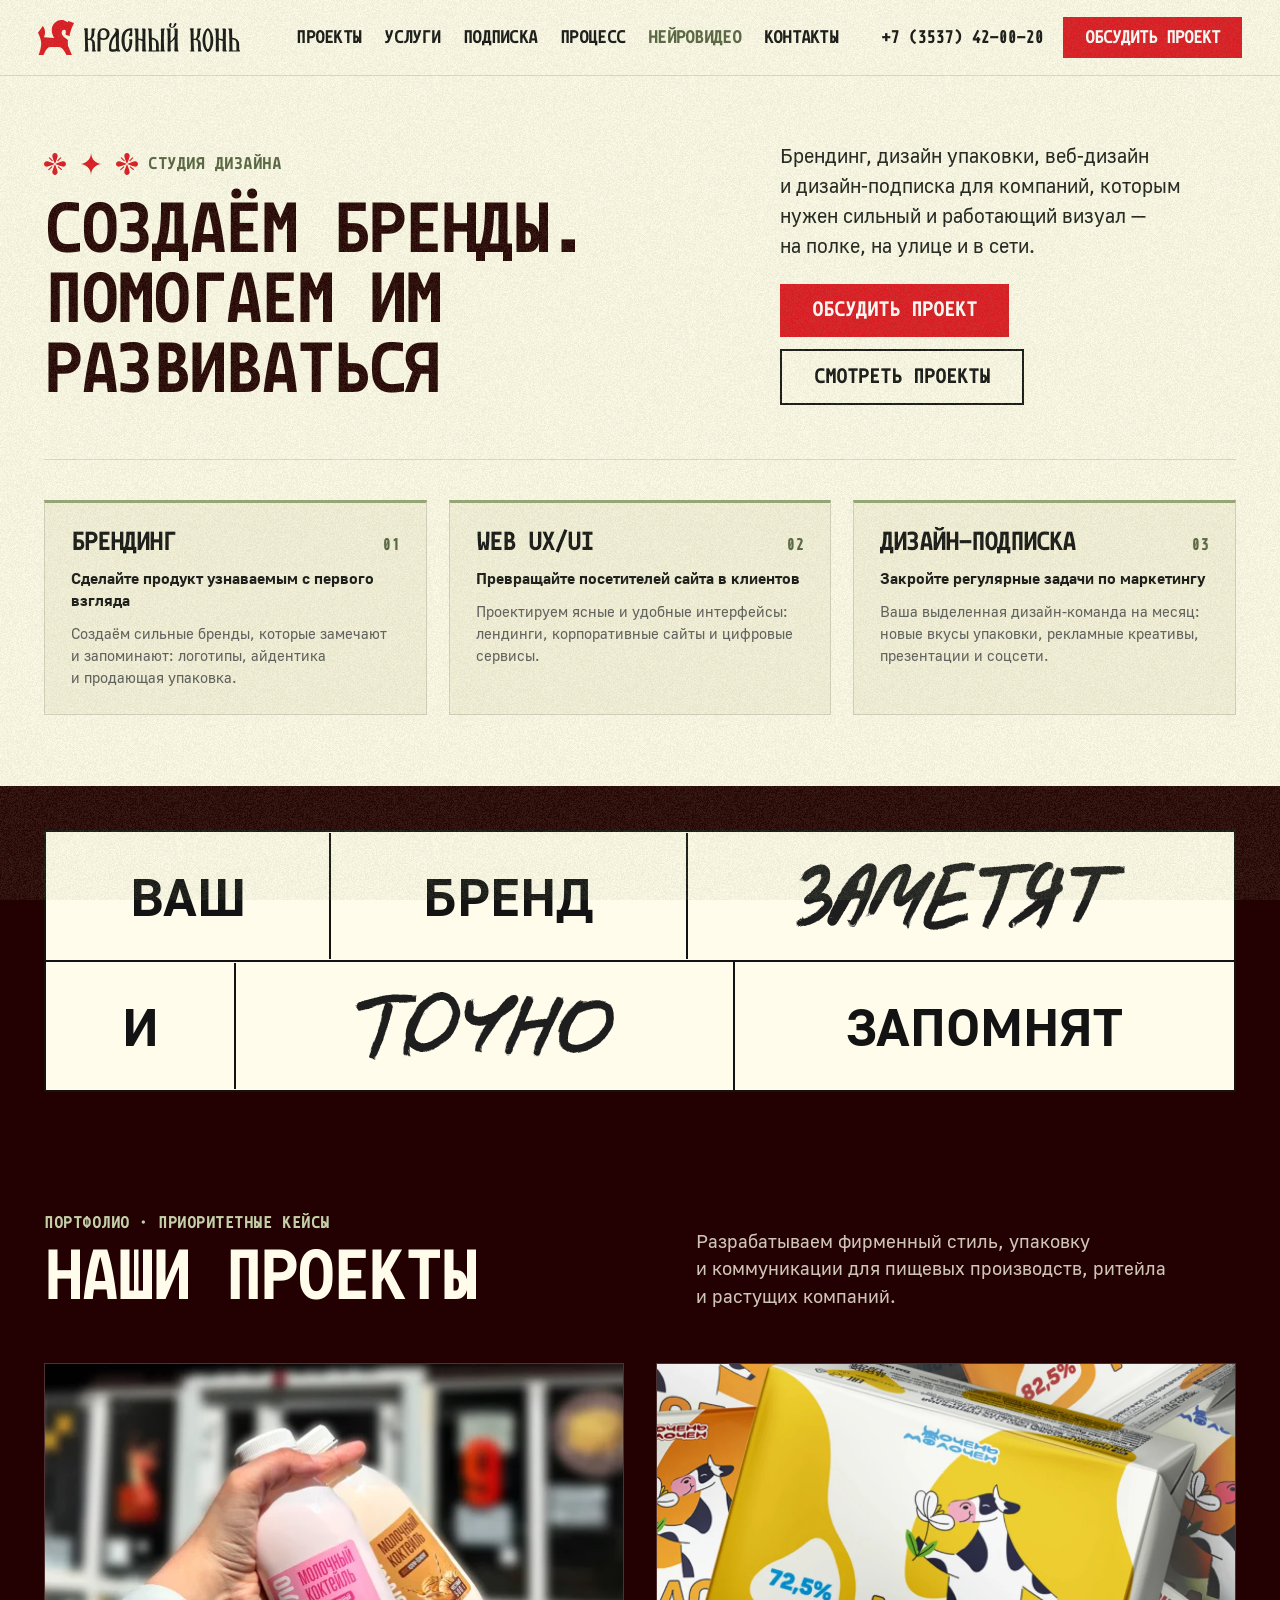
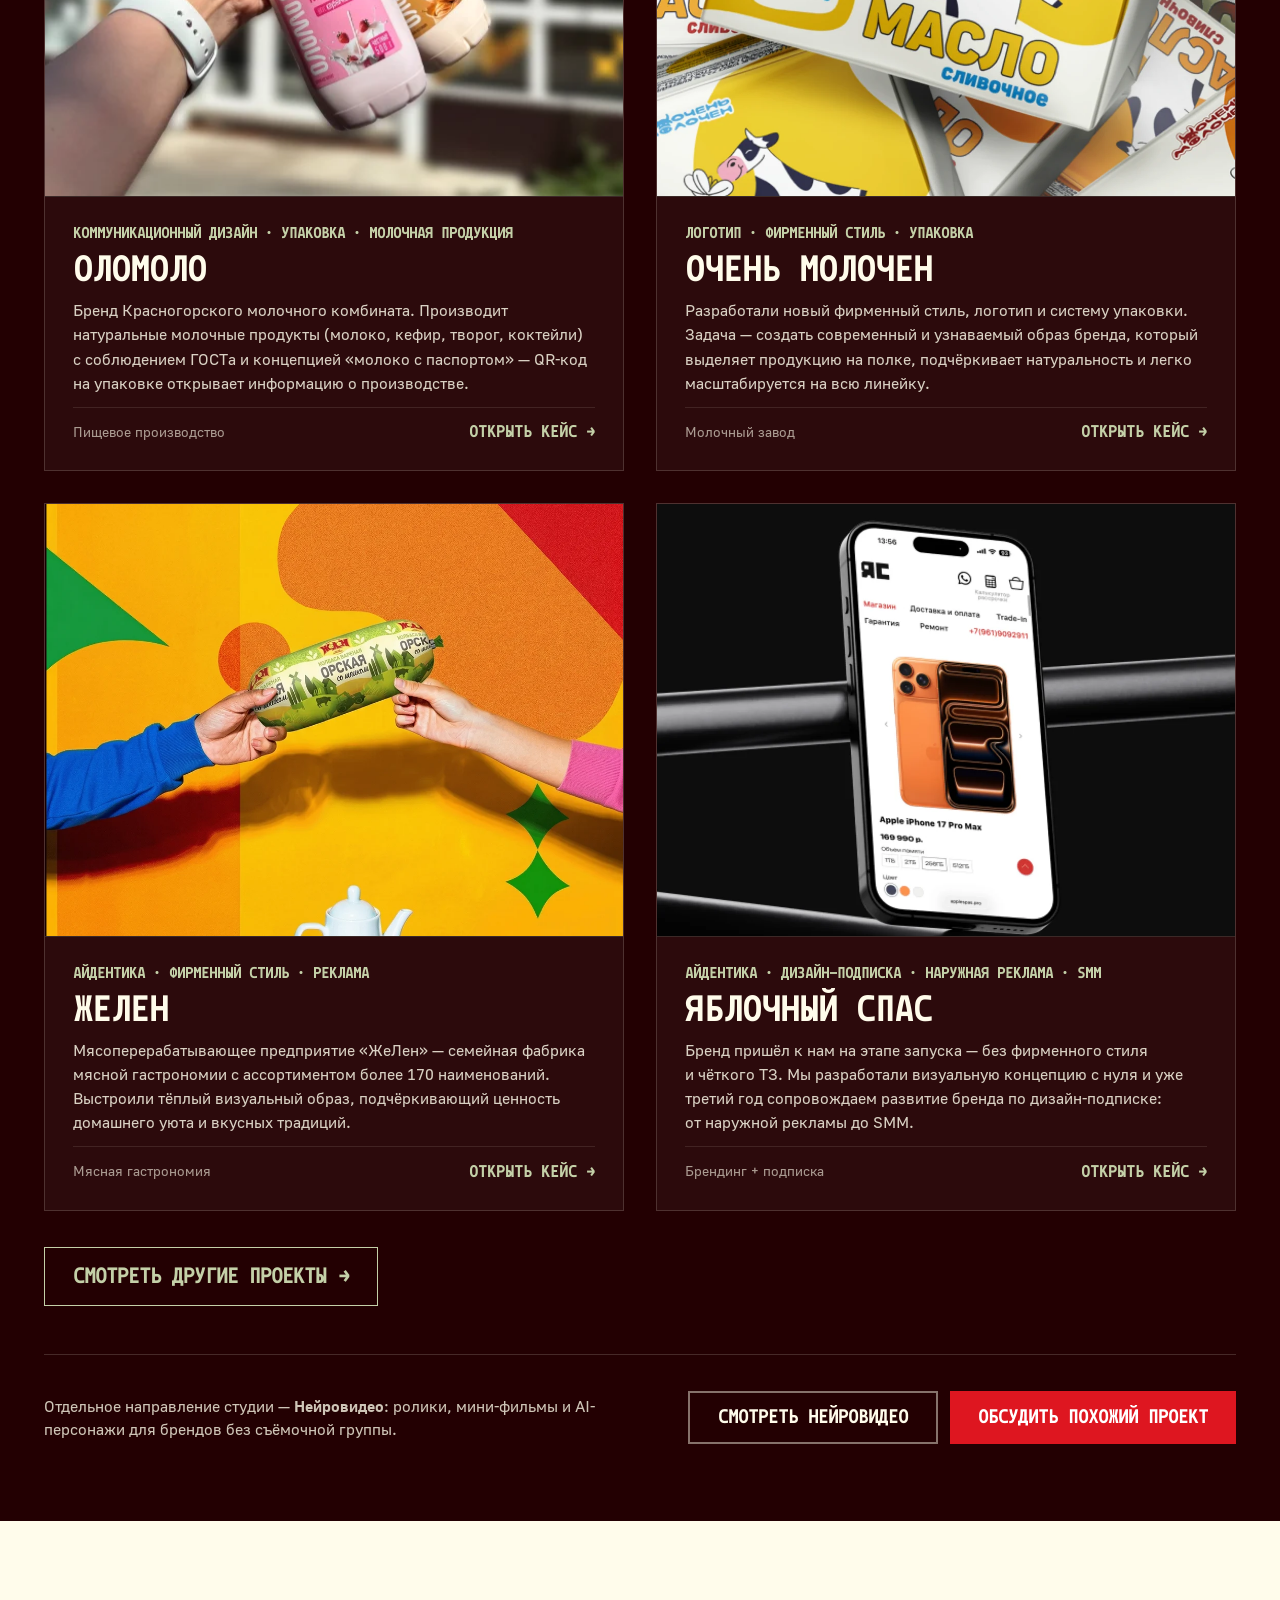
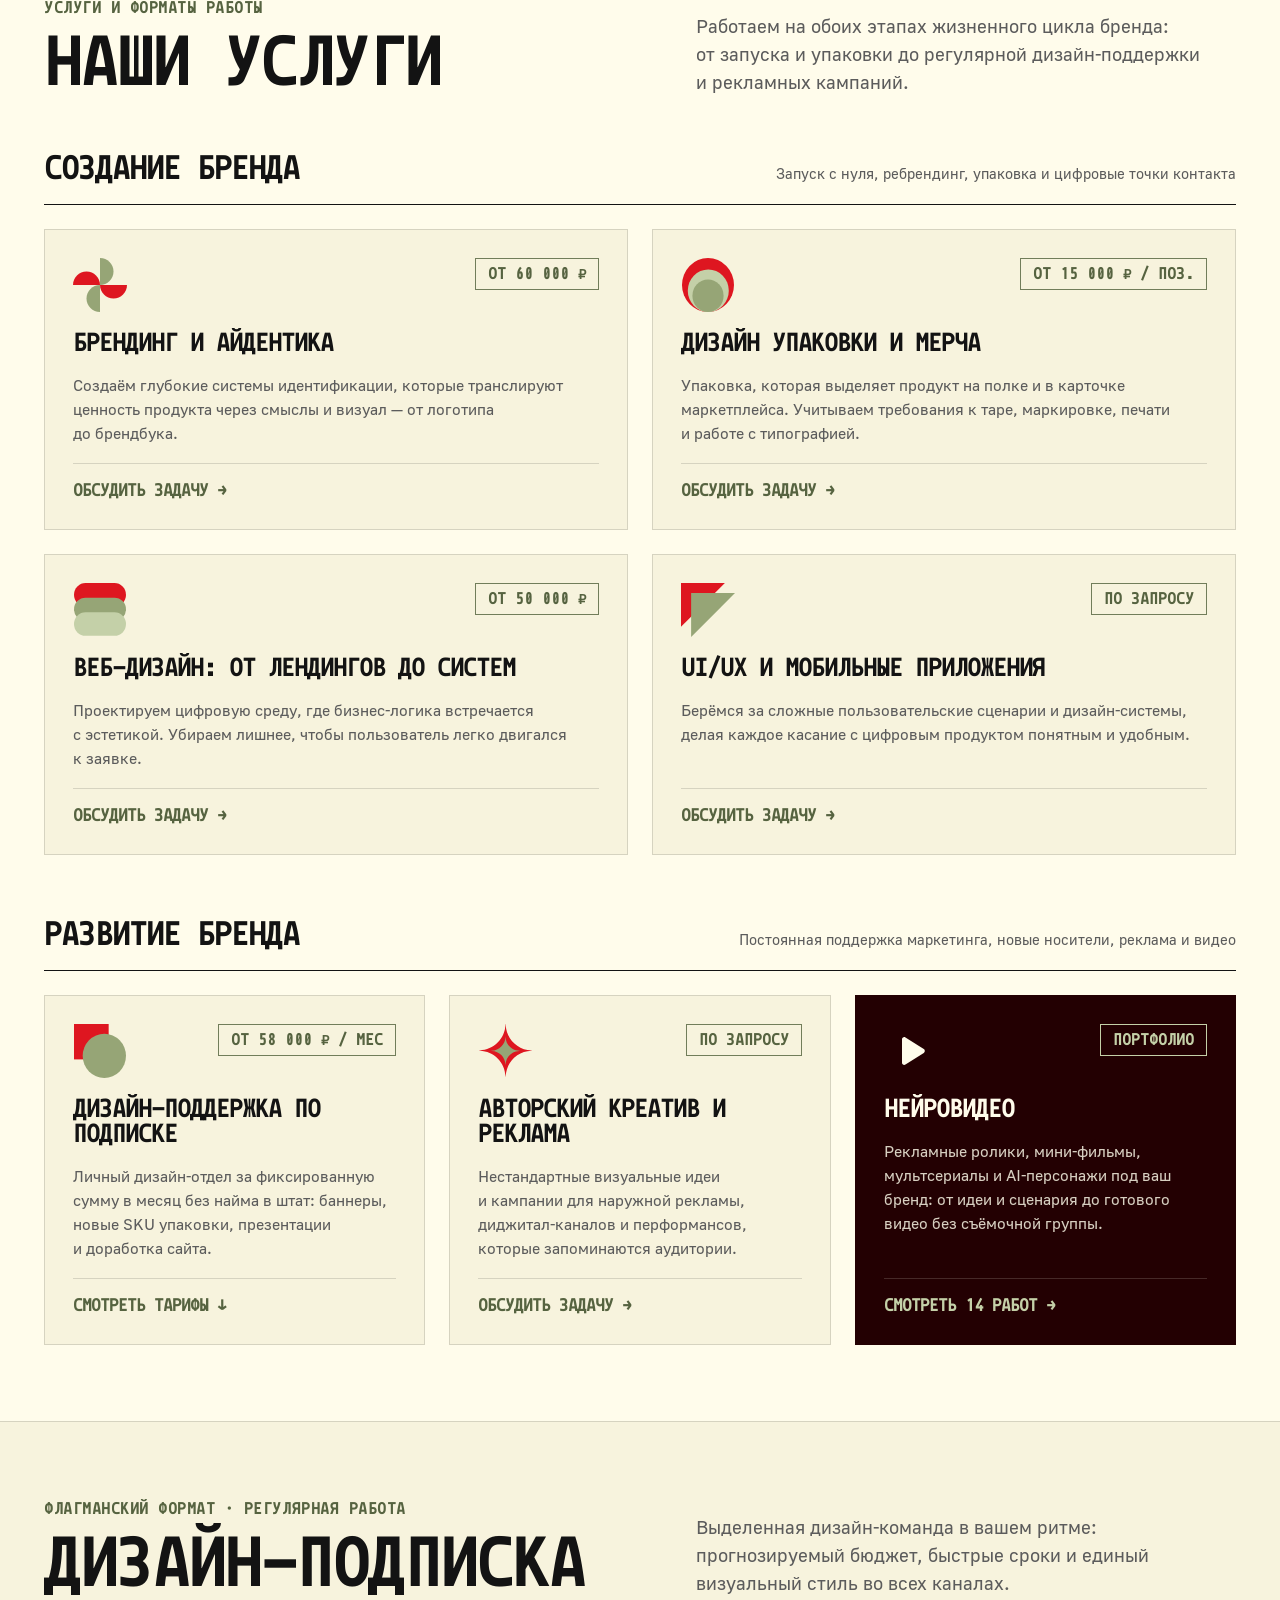
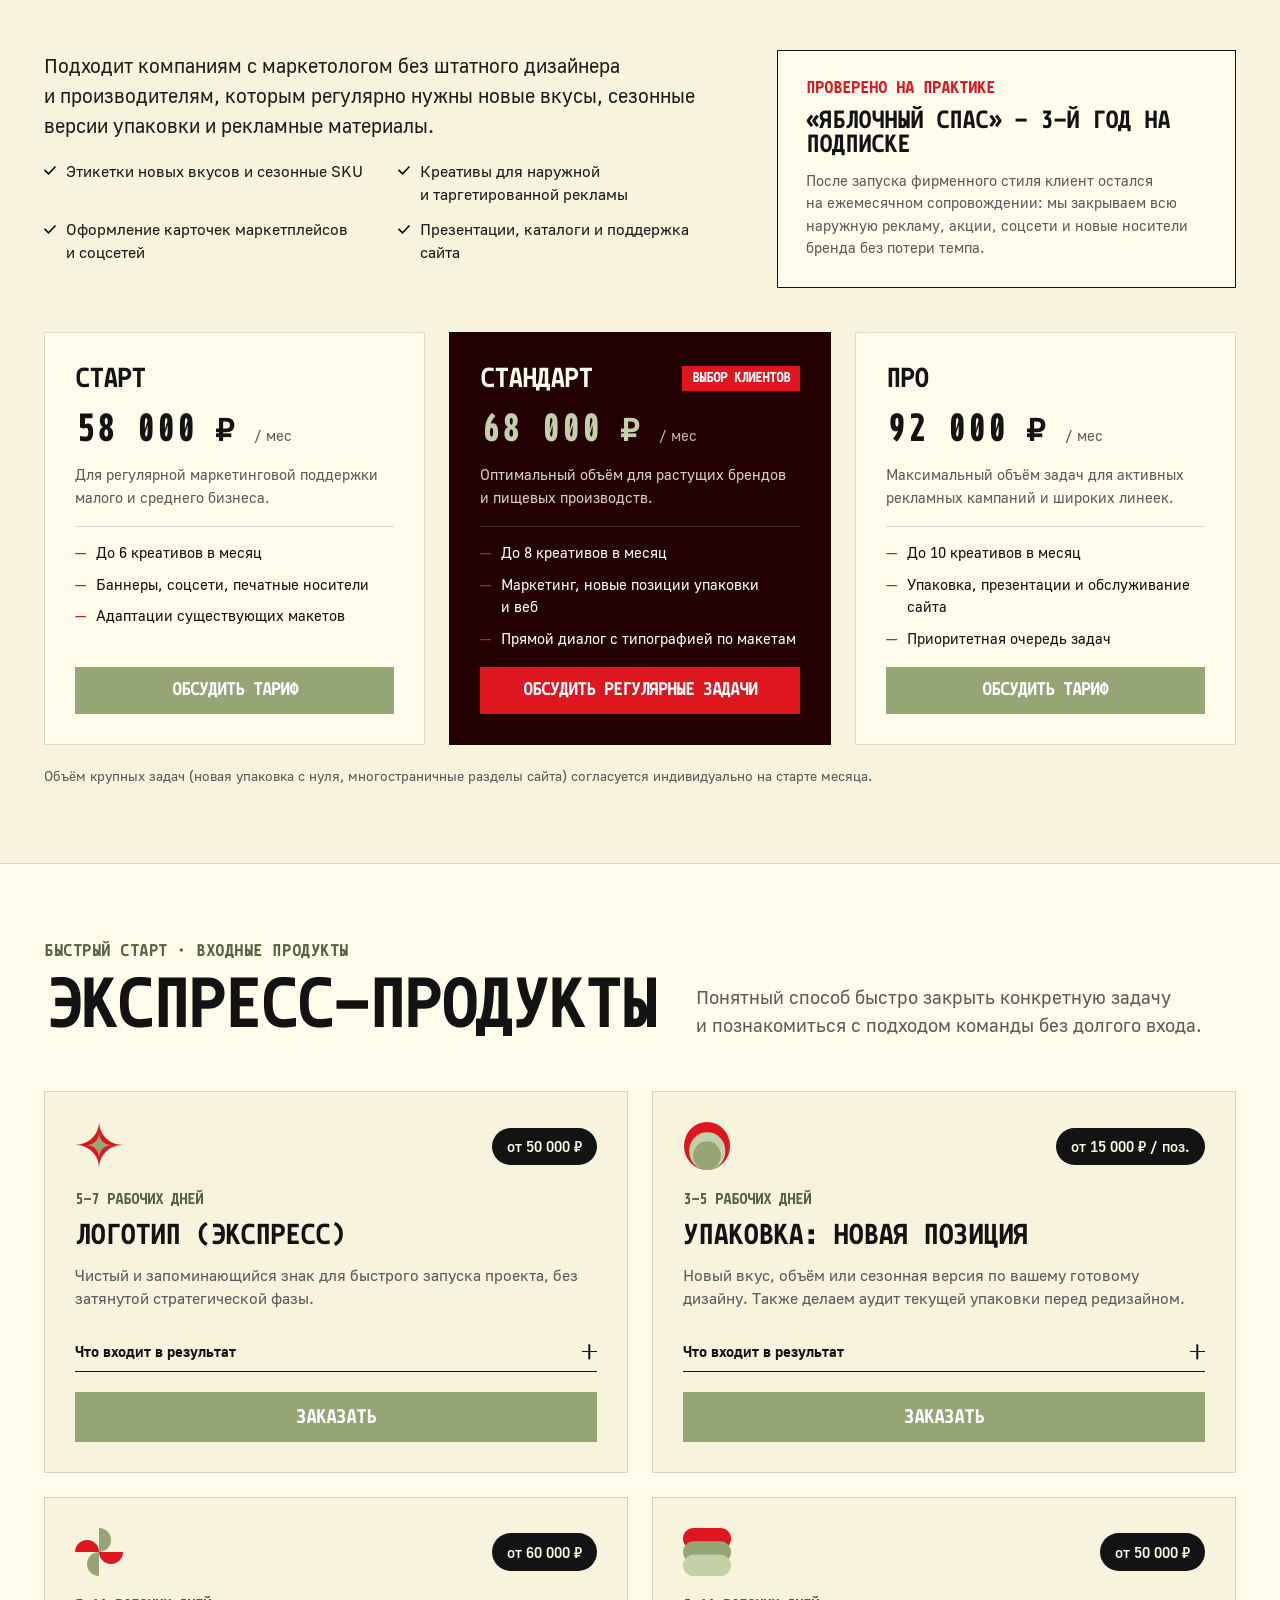
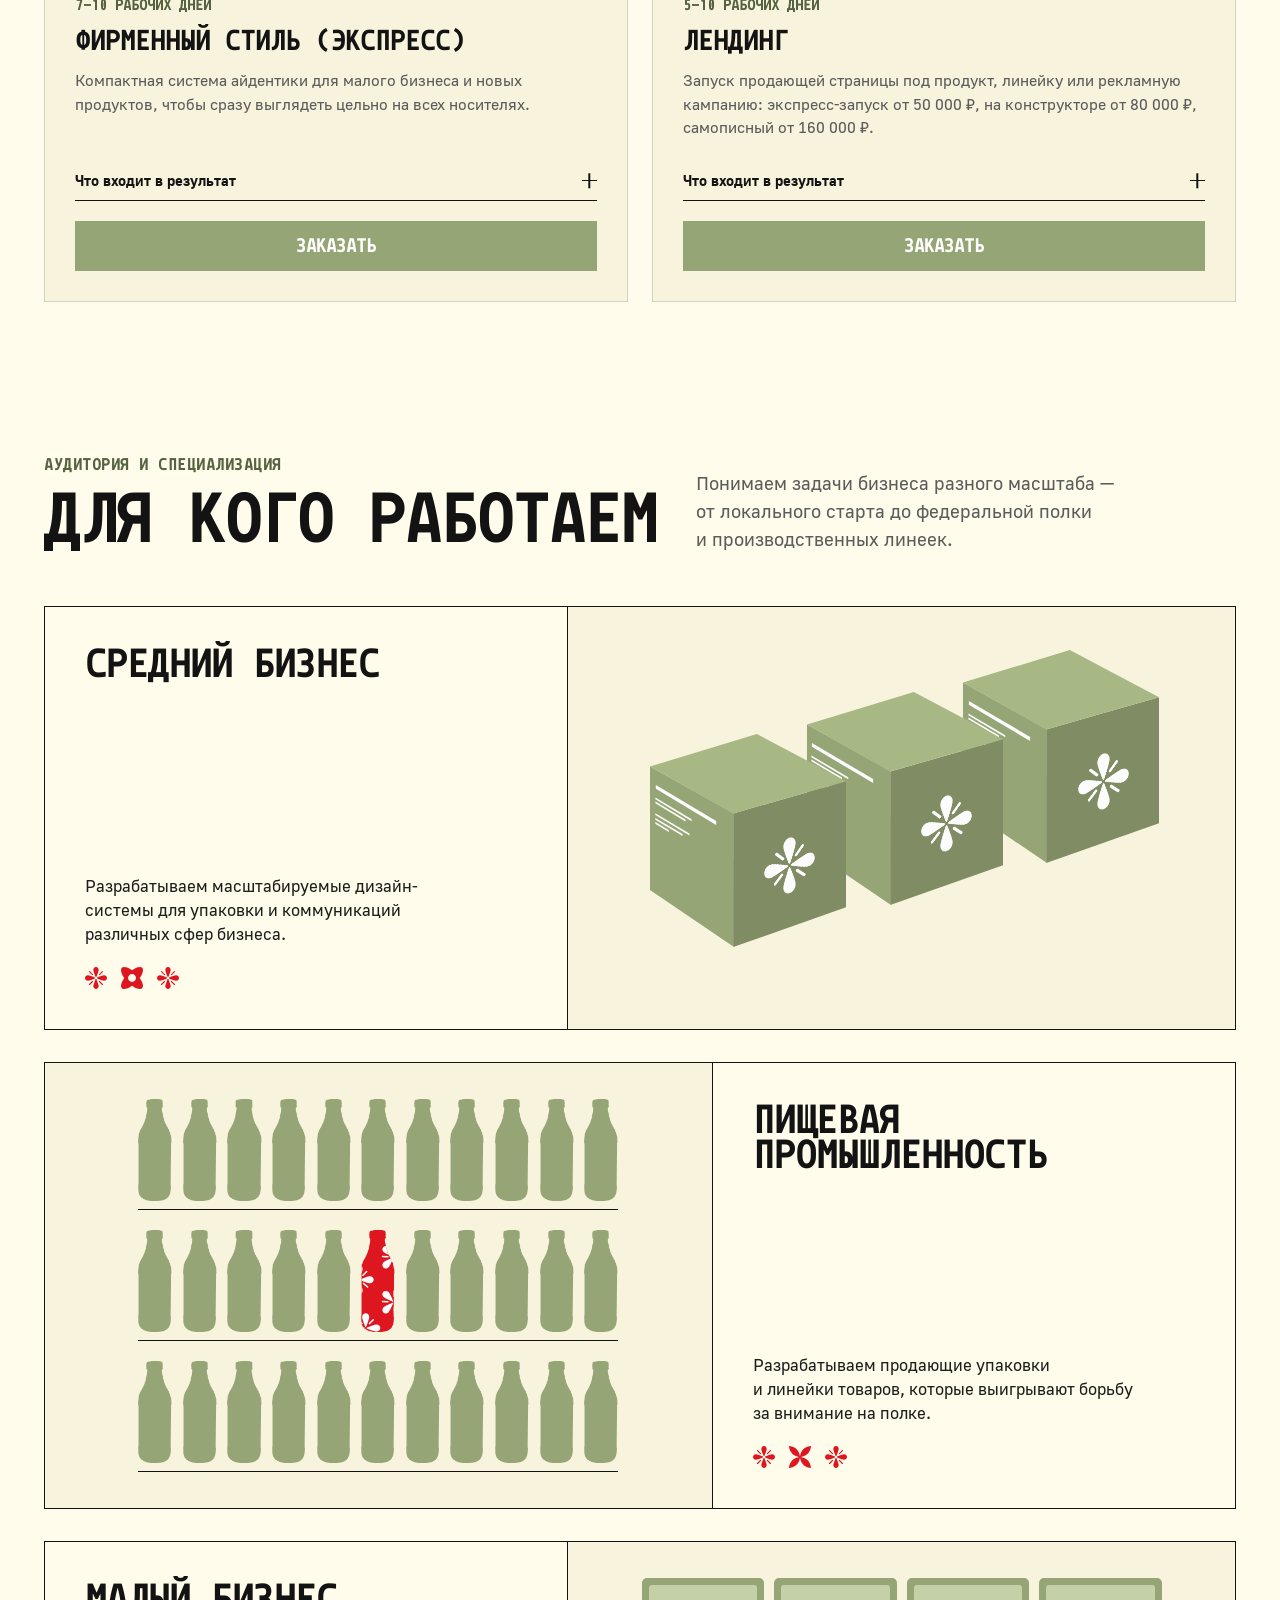
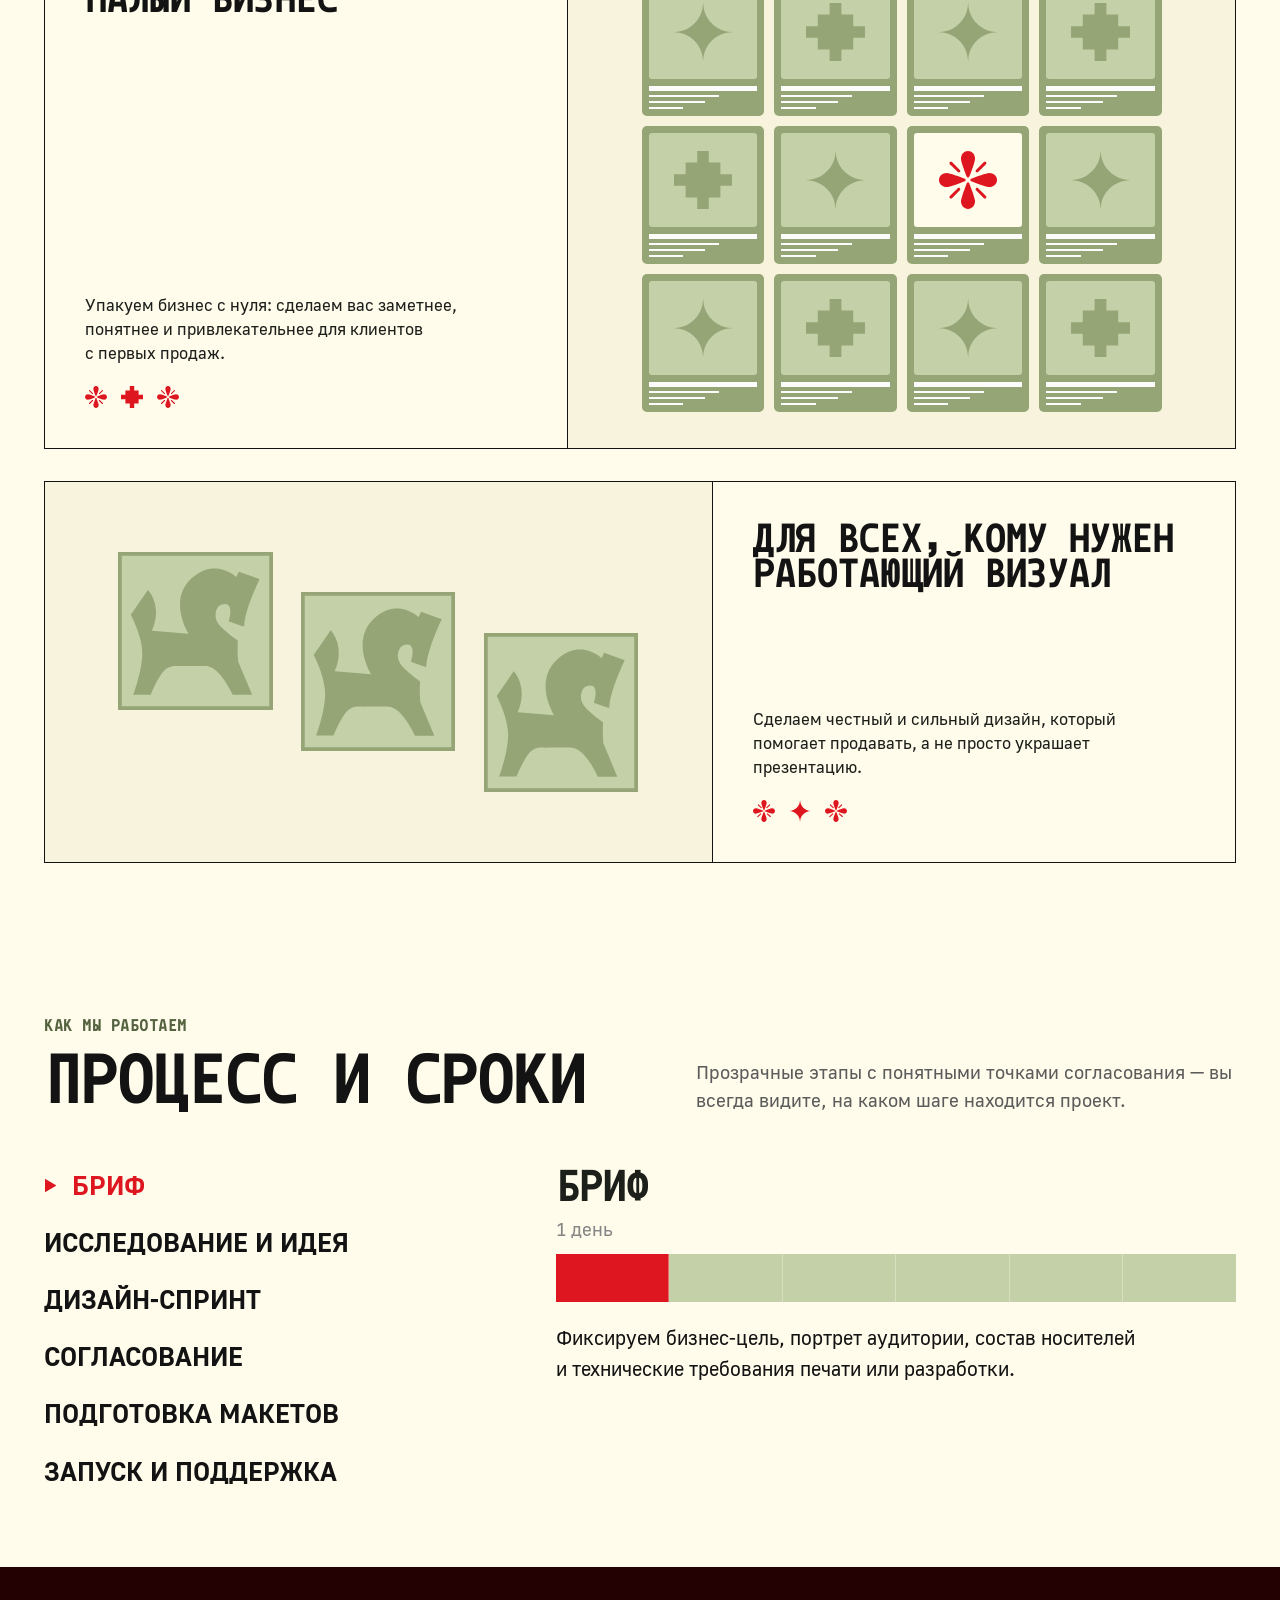
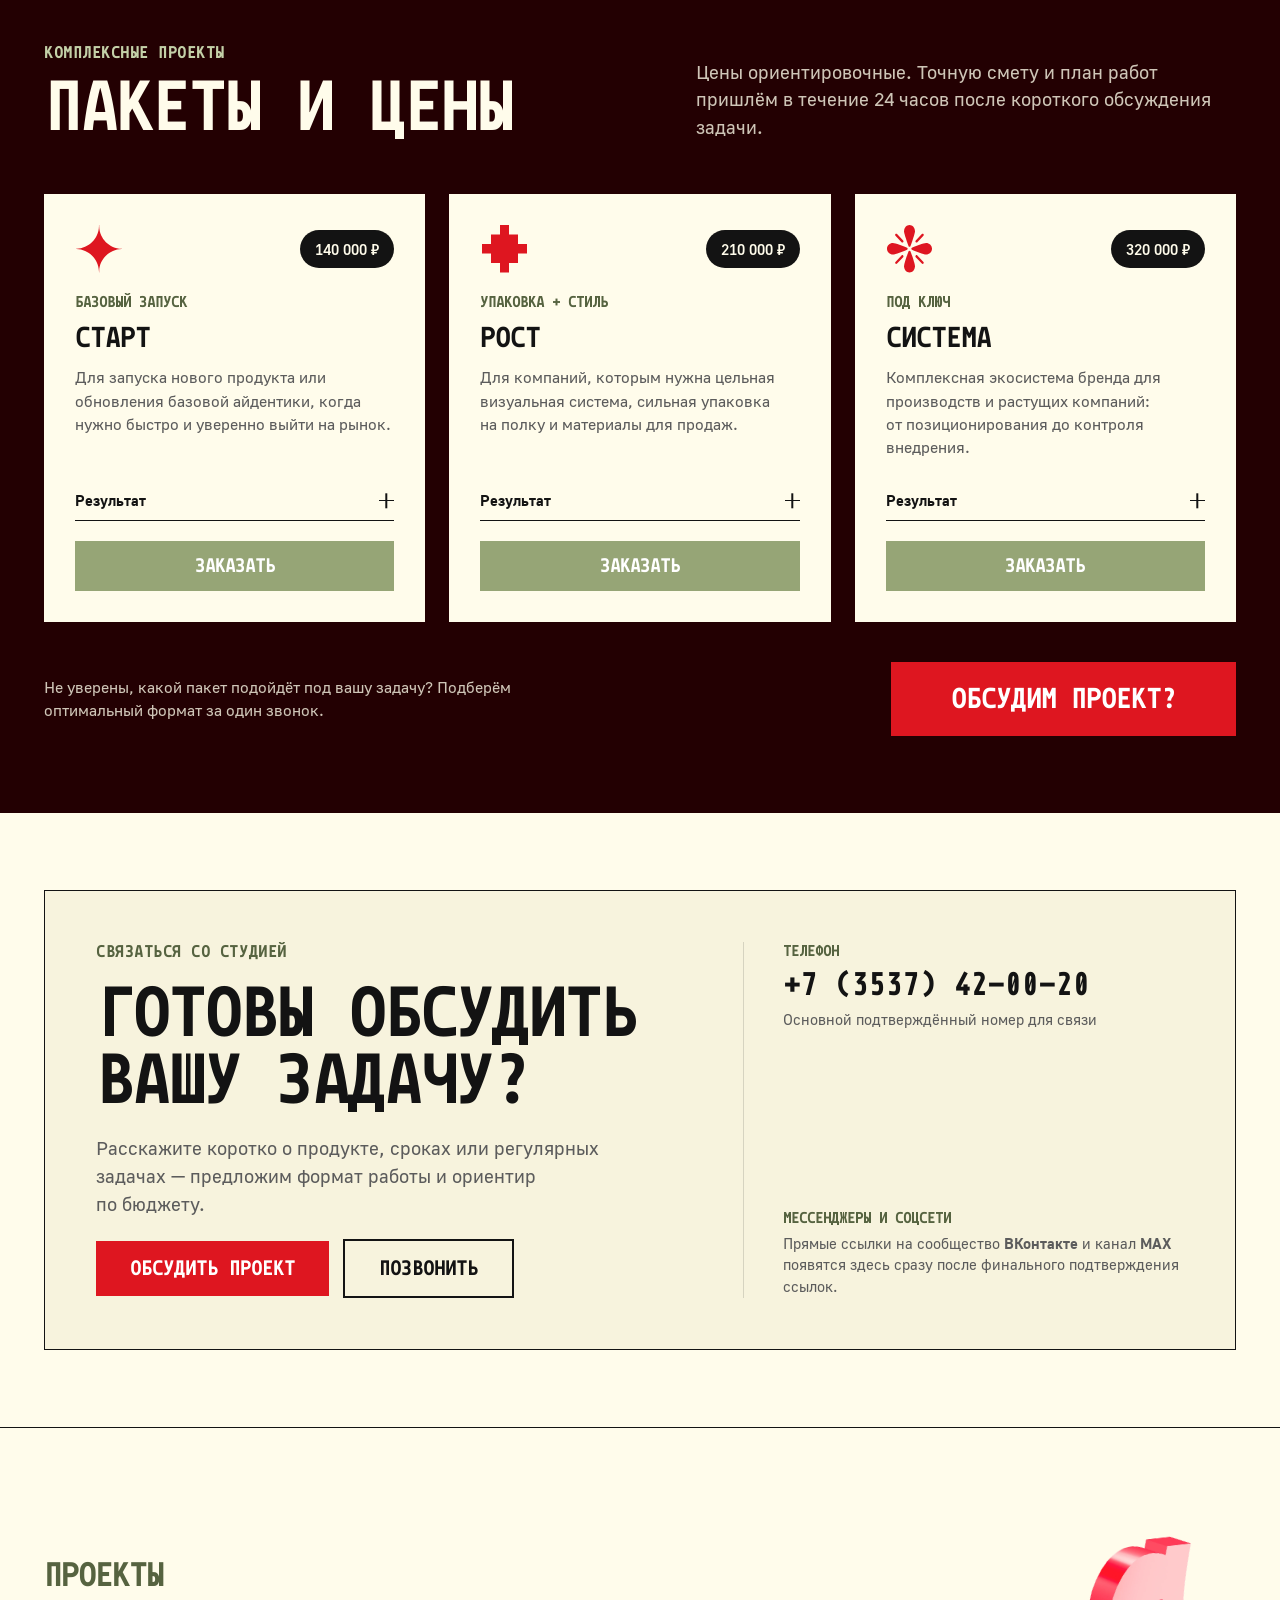
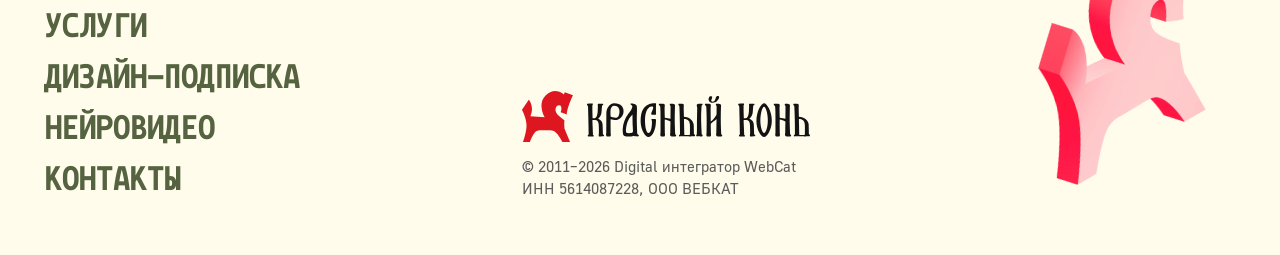
==== commit 926c414f: "feat(process): restore interactive progress bar and stage list in container-query grid" ====
--- a/index.html
+++ b/index.html
@@ -8,7 +8,7 @@
   <link rel="preload" href="assets/fonts/Monoid-Bold.woff2" as="font" type="font/woff2" crossorigin>
   <link rel="preload" href="assets/fonts/Golos-UI_Regular.woff2" as="font" type="font/woff2" crossorigin>
   <link rel="stylesheet" href="css/style.css?v=3">
-  <link rel="stylesheet" href="css/home.css?v=3">
+  <link rel="stylesheet" href="css/home.css?v=4">
 </head>
 <body class="home" data-page-id="home" data-ai-enabled="false">
 
@@ -683,61 +683,73 @@
             </p>
           </div>
 
-          <ol class="process-grid">
-            <li class="process-step">
-              <div class="process-step__head">
-                <span class="process-step__num">01</span>
-                <span class="process-step__time">1 день</span>
-              </div>
-              <h3 class="process-step__title">Бриф</h3>
-              <p class="process-step__desc">Фиксируем бизнес-цель, портрет аудитории, состав носителей и&nbsp;технические требования печати или разработки.</p>
-            </li>
-
-            <li class="process-step">
-              <div class="process-step__head">
-                <span class="process-step__num">02</span>
-                <span class="process-step__time">3–5 дней</span>
-              </div>
-              <h3 class="process-step__title">Исследование и идея</h3>
-              <p class="process-step__desc">Изучаем полку, конкурентов и&nbsp;каналы продаж, формируем визуальную гипотезу и&nbsp;направления концепций.</p>
-            </li>
-
-            <li class="process-step">
-              <div class="process-step__head">
-                <span class="process-step__num">03</span>
-                <span class="process-step__time">5–10 дней</span>
-              </div>
-              <h3 class="process-step__title">Дизайн-спринт</h3>
-              <p class="process-step__desc">Разрабатываем ключевые макеты, проверяем читаемость, масштаб и&nbsp;то, как бренд работает на&nbsp;реальных носителях.</p>
-            </li>
-
-            <li class="process-step">
-              <div class="process-step__head">
-                <span class="process-step__num">04</span>
-                <span class="process-step__time">2–3 дня</span>
-              </div>
-              <h3 class="process-step__title">Согласование</h3>
-              <p class="process-step__desc">Презентуем решения с&nbsp;аргументацией, собираем обратную связь и&nbsp;доводим детали без лишних итераций.</p>
-            </li>
-
-            <li class="process-step">
-              <div class="process-step__head">
-                <span class="process-step__num">05</span>
-                <span class="process-step__time">2–3 дня</span>
-              </div>
-              <h3 class="process-step__title">Подготовка макетов</h3>
-              <p class="process-step__desc">Собираем исходники, бренд-гайд и&nbsp;допечатную подготовку для типографии или аккуратную передачу в&nbsp;разработку.</p>
-            </li>
-
-            <li class="process-step">
-              <div class="process-step__head">
-                <span class="process-step__num">06</span>
-                <span class="process-step__time">Постоянно</span>
-              </div>
-              <h3 class="process-step__title">Запуск и поддержка</h3>
-              <p class="process-step__desc">Помогаем с&nbsp;внедрением, контролируем качество печати и&nbsp;продолжаем развивать бренд по&nbsp;дизайн-подписке.</p>
-            </li>
-          </ol>
+          <div class="process-stage" data-process>
+            <ul class="process-stage__list" role="tablist" aria-label="Этапы работы">
+              <li>
+                <button class="process-stage__tab is-active" type="button" role="tab" id="proc-tab-0" aria-selected="true" aria-controls="proc-panel-0" data-process-tab="0">Бриф</button>
+              </li>
+              <li>
+                <button class="process-stage__tab" type="button" role="tab" id="proc-tab-1" aria-selected="false" aria-controls="proc-panel-1" data-process-tab="1">Исследование и идея</button>
+              </li>
+              <li>
+                <button class="process-stage__tab" type="button" role="tab" id="proc-tab-2" aria-selected="false" aria-controls="proc-panel-2" data-process-tab="2">Дизайн-спринт</button>
+              </li>
+              <li>
+                <button class="process-stage__tab" type="button" role="tab" id="proc-tab-3" aria-selected="false" aria-controls="proc-panel-3" data-process-tab="3">Согласование</button>
+              </li>
+              <li>
+                <button class="process-stage__tab" type="button" role="tab" id="proc-tab-4" aria-selected="false" aria-controls="proc-panel-4" data-process-tab="4">Подготовка макетов</button>
+              </li>
+              <li>
+                <button class="process-stage__tab" type="button" role="tab" id="proc-tab-5" aria-selected="false" aria-controls="proc-panel-5" data-process-tab="5">Запуск и поддержка</button>
+              </li>
+            </ul>
+
+            <div class="process-stage__view">
+              <div class="process-stage__bar" aria-hidden="true" data-process-bar>
+                <span class="process-stage__fill" data-process-fill></span>
+                <i></i><i></i><i></i><i></i><i></i><i></i>
+              </div>
+
+              <div class="process-stage__panels">
+                <article class="process-stage__panel is-active" role="tabpanel" id="proc-panel-0" aria-labelledby="proc-tab-0" data-process-panel="0">
+                  <h3 class="process-stage__name">Бриф</h3>
+                  <p class="process-stage__time">1 день</p>
+                  <p class="process-stage__desc">Фиксируем бизнес-цель, портрет аудитории, состав носителей и&nbsp;технические требования печати или разработки.</p>
+                </article>
+
+                <article class="process-stage__panel" role="tabpanel" id="proc-panel-1" aria-labelledby="proc-tab-1" data-process-panel="1" hidden>
+                  <h3 class="process-stage__name">Исследование и идея</h3>
+                  <p class="process-stage__time">3–5 дней</p>
+                  <p class="process-stage__desc">Изучаем полку, конкурентов и&nbsp;каналы продаж, формируем визуальную гипотезу и&nbsp;направления концепций.</p>
+                </article>
+
+                <article class="process-stage__panel" role="tabpanel" id="proc-panel-2" aria-labelledby="proc-tab-2" data-process-panel="2" hidden>
+                  <h3 class="process-stage__name">Дизайн-спринт</h3>
+                  <p class="process-stage__time">5–10 дней</p>
+                  <p class="process-stage__desc">Разрабатываем ключевые макеты, проверяем читаемость, масштаб и&nbsp;то, как бренд работает на&nbsp;реальных носителях.</p>
+                </article>
+
+                <article class="process-stage__panel" role="tabpanel" id="proc-panel-3" aria-labelledby="proc-tab-3" data-process-panel="3" hidden>
+                  <h3 class="process-stage__name">Согласование</h3>
+                  <p class="process-stage__time">2–3 дня</p>
+                  <p class="process-stage__desc">Презентуем решения с&nbsp;аргументацией, собираем обратную связь и&nbsp;доводим детали без лишних итераций.</p>
+                </article>
+
+                <article class="process-stage__panel" role="tabpanel" id="proc-panel-4" aria-labelledby="proc-tab-4" data-process-panel="4" hidden>
+                  <h3 class="process-stage__name">Подготовка макетов</h3>
+                  <p class="process-stage__time">2–3 дня</p>
+                  <p class="process-stage__desc">Собираем исходники, бренд-гайд и&nbsp;допечатную подготовку для типографии или аккуратную передачу в&nbsp;разработку.</p>
+                </article>
+
+                <article class="process-stage__panel" role="tabpanel" id="proc-panel-5" aria-labelledby="proc-tab-5" data-process-panel="5" hidden>
+                  <h3 class="process-stage__name">Запуск и поддержка</h3>
+                  <p class="process-stage__time">Постоянно</p>
+                  <p class="process-stage__desc">Помогаем с&nbsp;внедрением, контролируем качество печати и&nbsp;продолжаем развивать бренд по&nbsp;дизайн-подписке.</p>
+                </article>
+              </div>
+            </div>
+          </div>
         </div>
       </section>
 
@@ -975,6 +987,6 @@
   </div>
 
   <script src="js/common.js?v=3"></script>
-  <script src="js/main.js?v=3"></script>
+  <script src="js/main.js?v=4"></script>
 </body>
 </html>
--- a/css/home.css
+++ b/css/home.css
@@ -1581,66 +1581,173 @@
 }
 
 /* =========================================================
-   8. PROCESS & TIMELINE (Clean scannable numbered sequence)
+   8. PROCESS & TIMELINE (Interactive Figma-faithful progress block, Container-Query ready)
    ========================================================= */
-.process-grid {
+.process-stage {
   display: grid;
-  grid-template-columns: repeat(3, minmax(0, 1fr));
-  gap: clamp(1.6rem, 2.2cqi, 2.4rem);
-}
-
-.process-step {
-  display: flex;
-  flex-direction: column;
-  gap: 1.4rem;
-  padding: clamp(2rem, 2.4cqi, 2.8rem);
-  background: var(--panel);
-  border: 1px solid var(--border-subtle);
-  border-top: .3rem solid var(--green);
-}
-
-.process-step__head {
-  display: flex;
-  align-items: center;
-  justify-content: space-between;
-  gap: 1.2rem;
-}
-.process-step__num {
-  font-family: "Monoid", monospace;
-  font-weight: 700;
-  font-size: 1.4rem;
+  grid-template-columns: minmax(26rem, .78fr) minmax(0, 1.22fr);
+  gap: clamp(3rem, 6cqi, 8.4rem);
+  align-items: start;
+}
+
+.process-stage__list {
+  display: flex;
+  flex-direction: column;
+  gap: clamp(1.2rem, 1.8cqi, 2rem);
+}
+
+.process-stage__tab {
+  display: flex;
+  align-items: center;
+  width: 100%;
+  padding: .3rem 0;
+  font-family: "Golos UI", sans-serif;
+  font-weight: 700;
+  font-size: clamp(1.8rem, 2.2cqi, 2.6rem);
+  line-height: 1.2;
+  text-transform: uppercase;
+  color: var(--black);
+  text-align: left;
+  transition: color .25s ease-out;
+}
+.process-stage__tab:hover {
   color: var(--red);
 }
-.process-step__time {
-  padding: .4rem 1rem;
-  background: var(--beige);
-  border: 1px solid var(--border-subtle);
-  font-size: 1.3rem;
-  color: var(--text-grey);
-  white-space: nowrap;
-}
-.process-step__title {
-  font-family: "Monoid", monospace;
-  font-weight: 700;
-  font-size: 1.85rem;
-  line-height: 1.25;
-  text-transform: uppercase;
+.process-stage__tab::before {
+  content: "";
+  flex: none;
+  width: 0;
+  height: 1.5rem;
+  margin-right: 0;
+  background: url("../assets/img/triangle-red.svg") center / contain no-repeat;
+  transform: rotate(90deg);
+  opacity: 0;
+  transition: width .3s var(--gentle), margin-right .3s var(--gentle), opacity .2s ease-out;
+}
+.process-stage__tab.is-active {
+  color: var(--red);
+}
+.process-stage__tab.is-active::before {
+  width: 1.4rem;
+  margin-right: 1.4rem;
+  opacity: 1;
+}
+
+.process-stage__view {
+  display: flex;
+  flex-direction: column;
+  gap: 2rem;
+  min-width: 0;
+}
+
+.process-stage__panels {
+  order: -1;
+}
+
+.process-stage__panel {
+  display: grid;
+  grid-template-rows: auto auto;
+  gap: .8rem;
+}
+.process-stage__panel[hidden] {
+  display: none;
+}
+.process-stage__panel.is-active {
+  animation: stageFade .28s var(--gentle) both;
+}
+@keyframes stageFade {
+  from { opacity: 0; transform: translateY(.6rem); }
+  to { opacity: 1; transform: none; }
+}
+
+.process-stage__name {
+  font-family: "Monoid", monospace;
+  font-weight: 700;
+  font-size: clamp(2.2rem, 2.8cqi, 3.4rem);
+  line-height: 1.2;
+  text-transform: uppercase;
+  color: var(--ink);
+}
+.process-stage__time {
+  font-size: clamp(1.5rem, 1.6cqi, 1.9rem);
+  color: var(--grey);
+}
+.process-stage__desc {
+  margin-top: 7.4rem;
+  font-size: clamp(1.6rem, 1.7cqi, 2rem);
+  line-height: 1.55;
   color: var(--black);
-}
-.process-step__desc {
-  font-size: 1.5rem;
+  max-width: 62rem;
+}
+
+/* 6-segment animated progress bar positioned visually between time and description */
+.process-stage__view {
+  position: relative;
+}
+.process-stage__bar {
+  position: relative;
+  display: flex;
+  height: clamp(3.4rem, 4.2cqi, 4.8rem);
+  background: var(--light-green);
+  overflow: hidden;
+  margin-top: -1rem;
+  order: 0;
+}
+.process-stage__bar i {
+  flex: 1 0 0;
+  border-right: 1px solid rgba(255, 252, 235, .35);
+  position: relative;
+  z-index: 2;
+}
+.process-stage__bar i:last-child {
+  border-right: 0;
+}
+.process-stage__fill {
+  position: absolute;
+  inset: 0 auto 0 0;
+  width: calc(100% / 6 * var(--step, 1));
+  background: var(--red);
+  transition: width .42s var(--gentle);
+  z-index: 1;
+}
+
+/* Reorder view so header (name + time) is above bar and description is below bar cleanly via JS-synced slot */
+.process-stage__view--stacked {
+  display: flex;
+  flex-direction: column;
+  gap: 1.8rem;
+}
+.process-stage__panel .process-stage__desc {
+  margin-top: 0;
+}
+.process-stage__active-desc {
+  font-size: clamp(1.6rem, 1.7cqi, 2rem);
   line-height: 1.55;
-  color: var(--text-grey);
-}
-
-@container main (max-width: 900px) {
-  .process-grid {
-    grid-template-columns: repeat(2, minmax(0, 1fr));
-  }
-}
-@container main (max-width: 580px) {
-  .process-grid {
+  color: var(--black);
+  max-width: 62rem;
+  min-height: 6.4rem;
+  transition: opacity .22s ease-out;
+}
+.process-stage__panel .process-stage__desc {
+  display: none;
+}
+
+@container main (max-width: 760px) {
+  .process-stage {
     grid-template-columns: 1fr;
+    gap: 2.8rem;
+  }
+  .process-stage__view {
+    order: -1;
+    padding: 2rem;
+    background: var(--panel);
+    border: 1px solid var(--border-subtle);
+  }
+  .process-stage__list {
+    gap: 1rem;
+  }
+  .process-stage__tab {
+    font-size: 1.7rem;
   }
 }
 
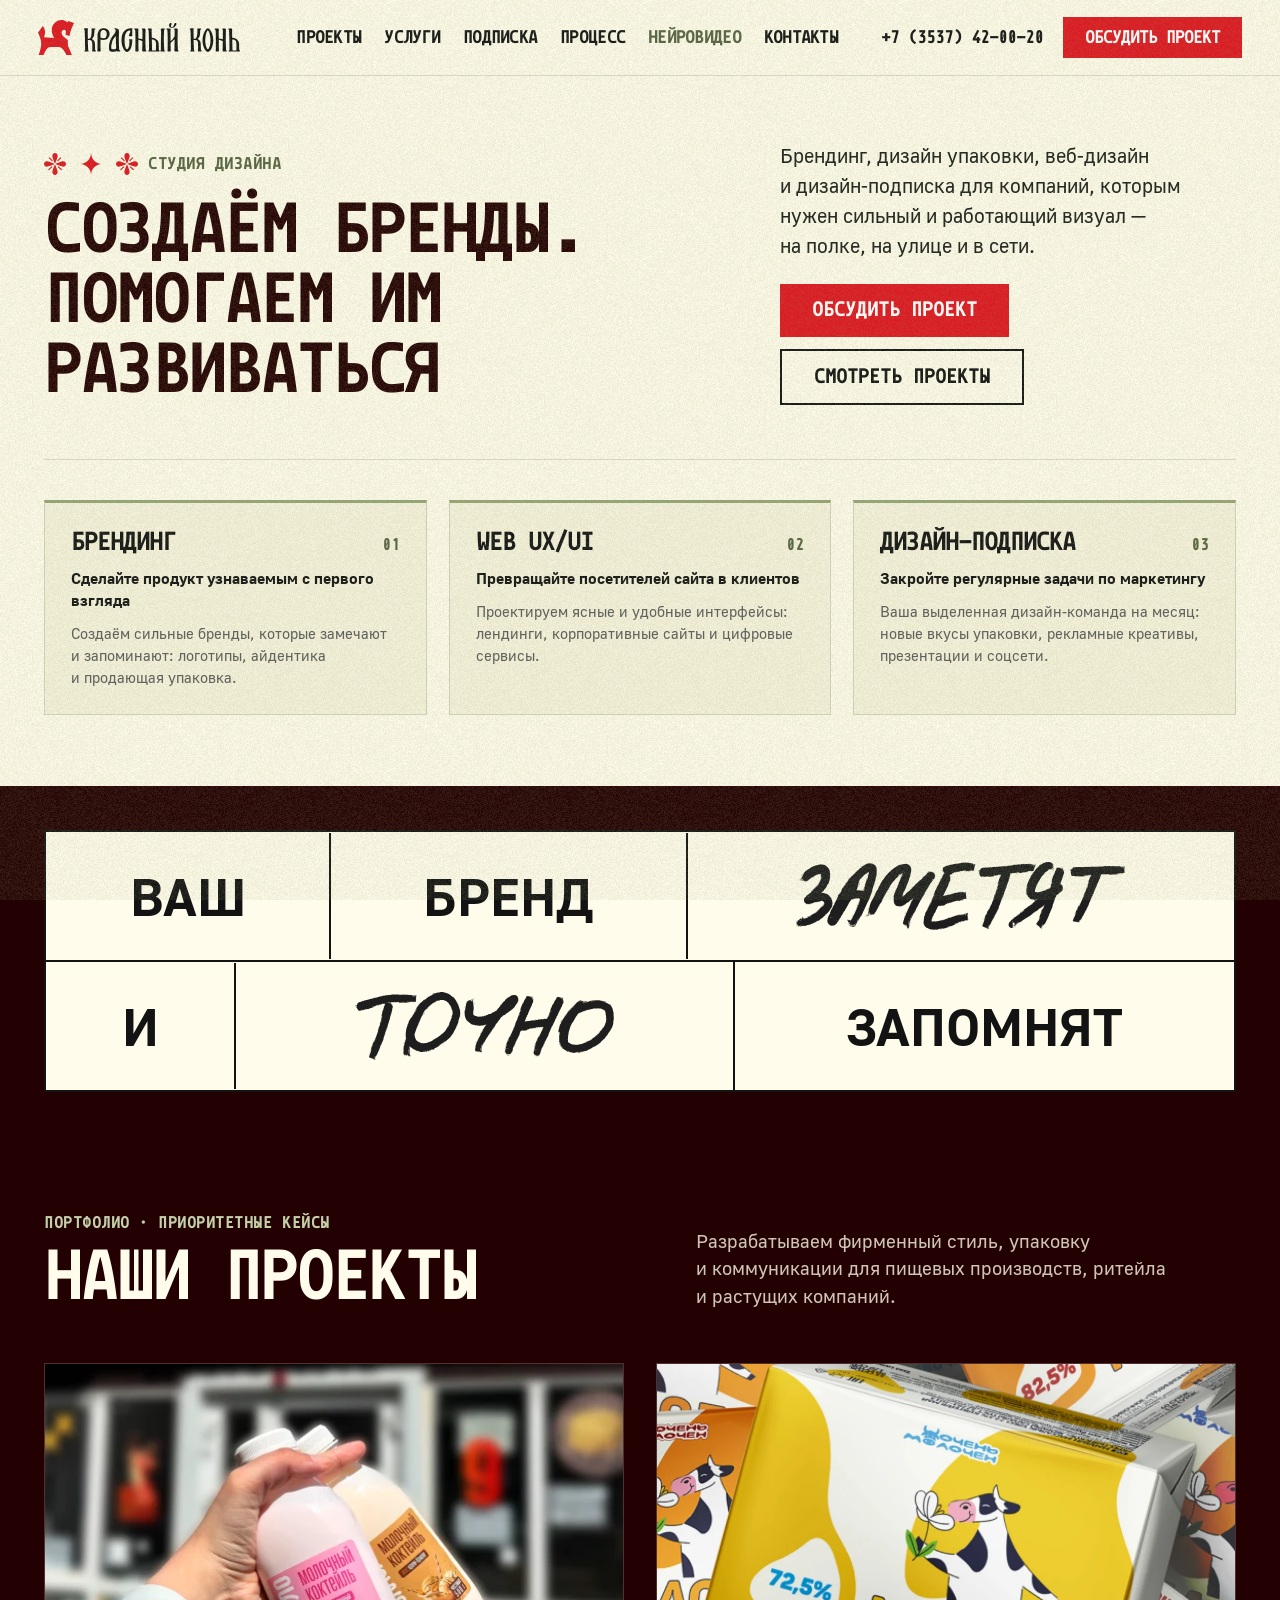
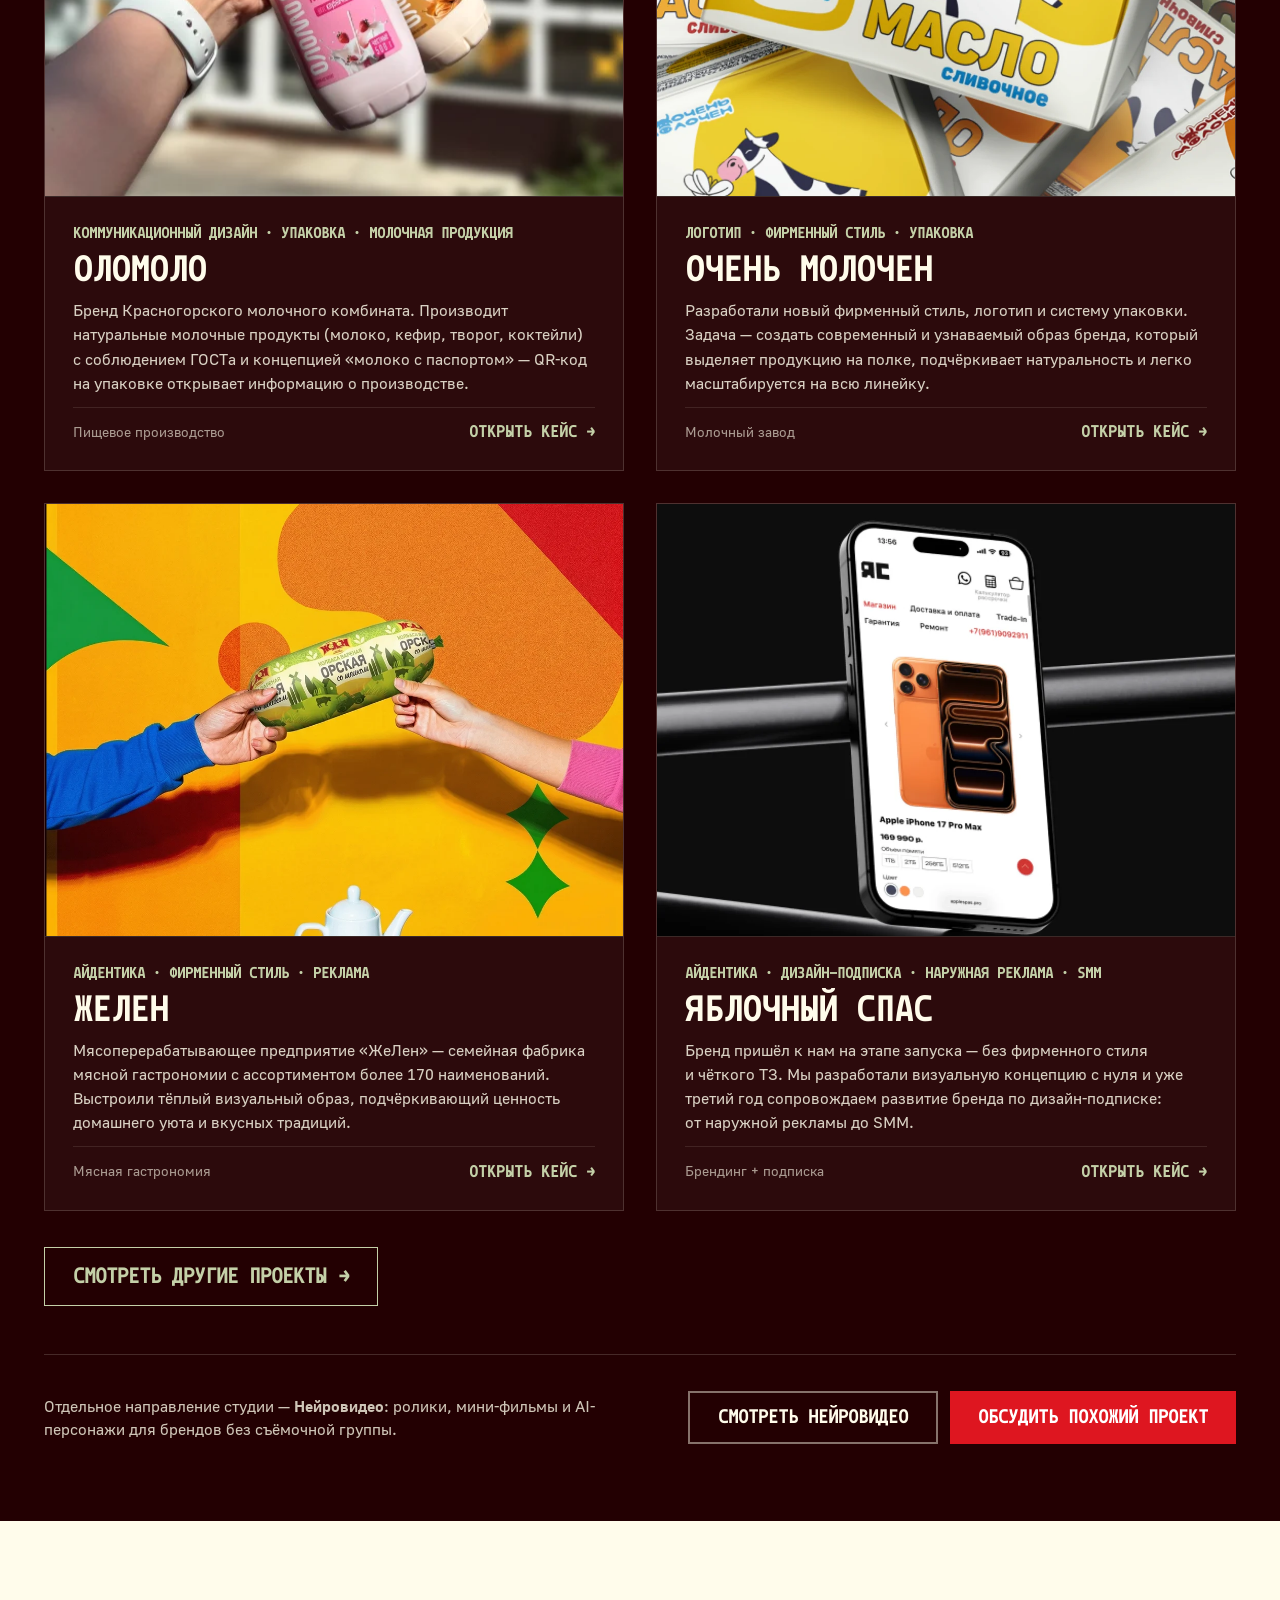
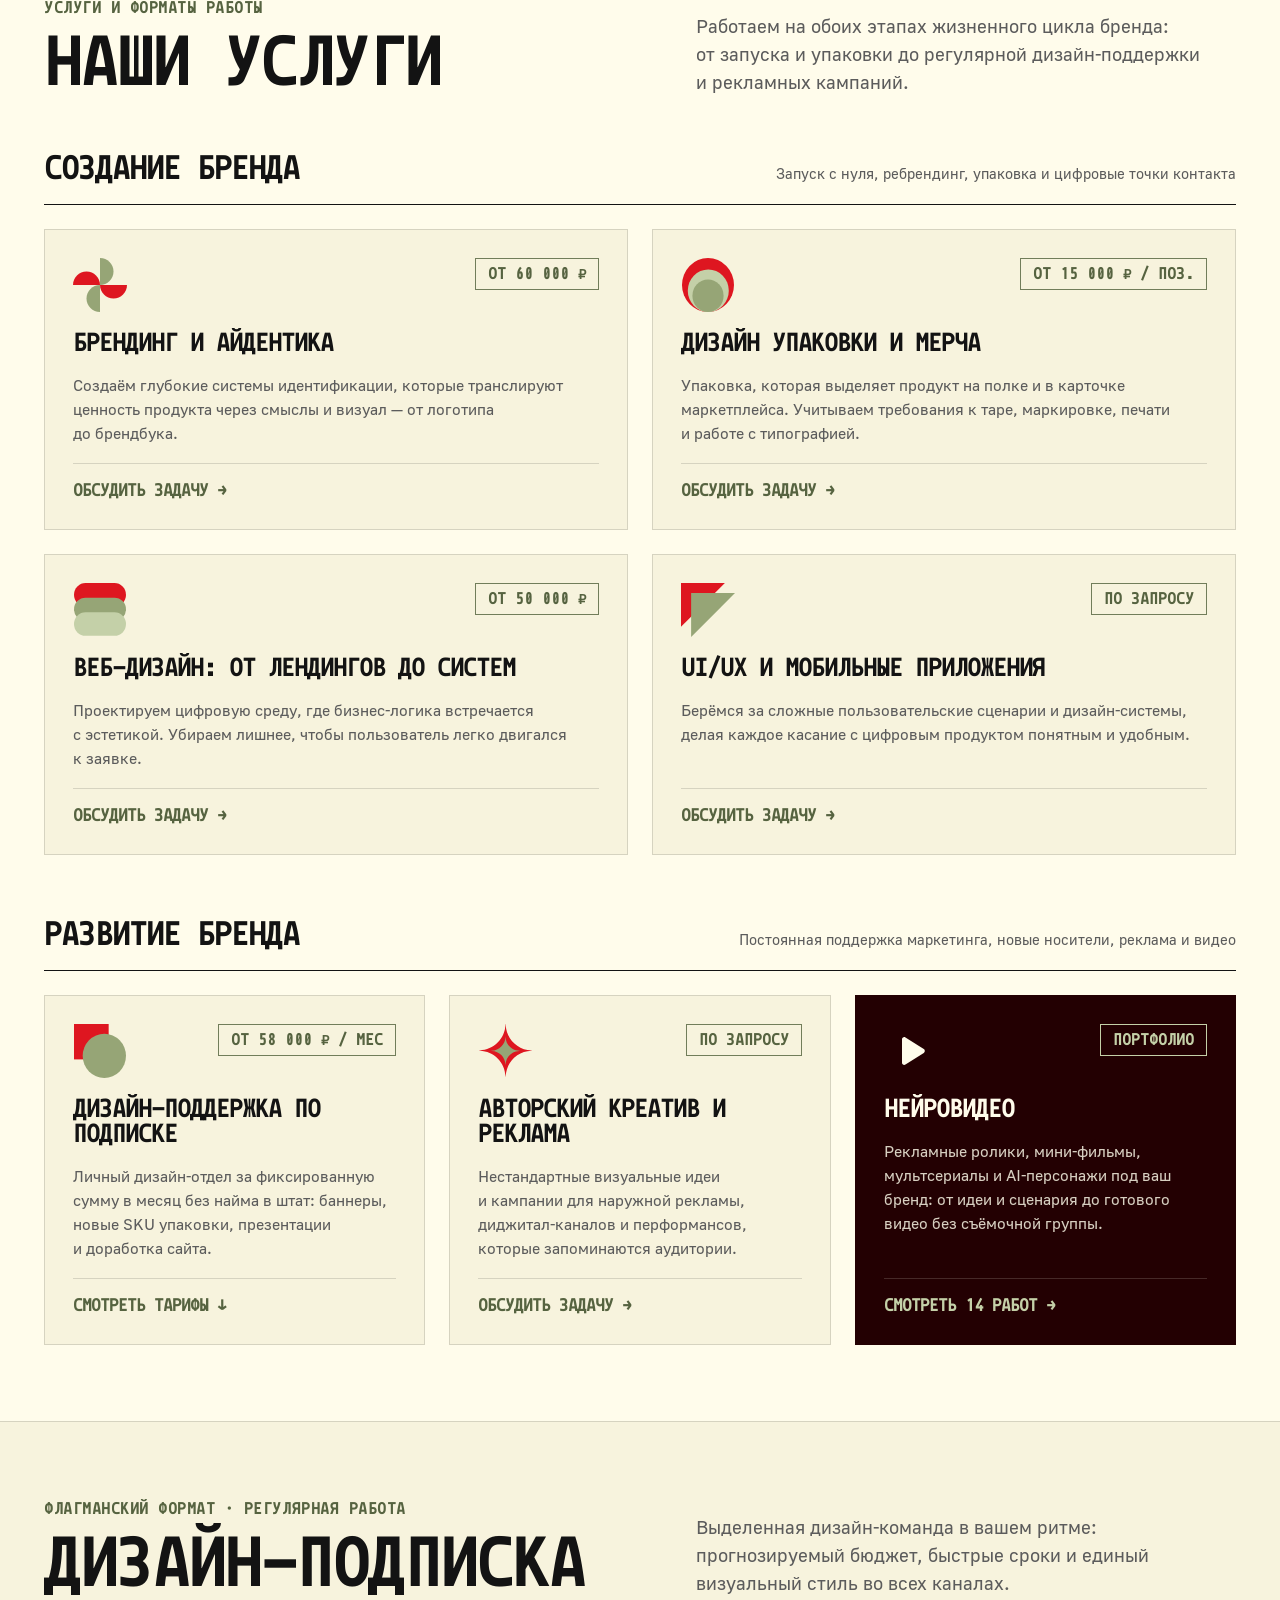
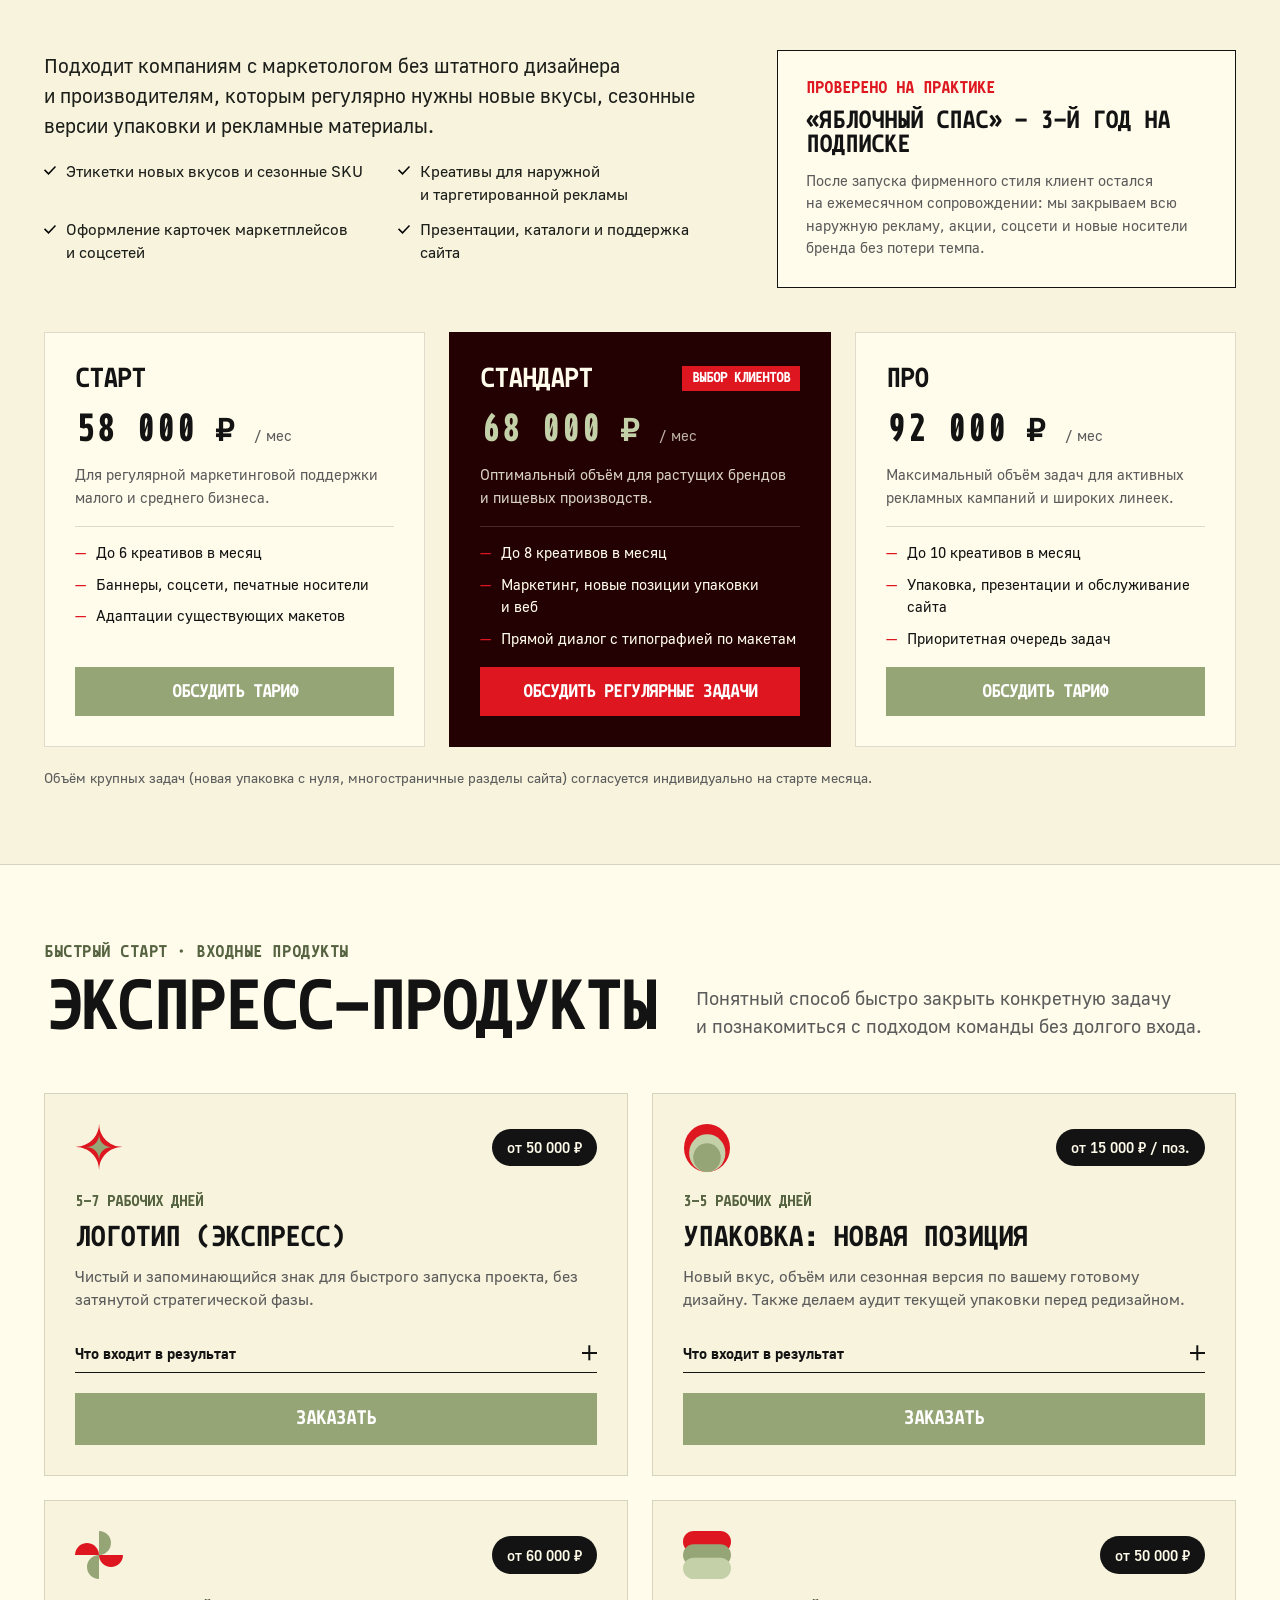
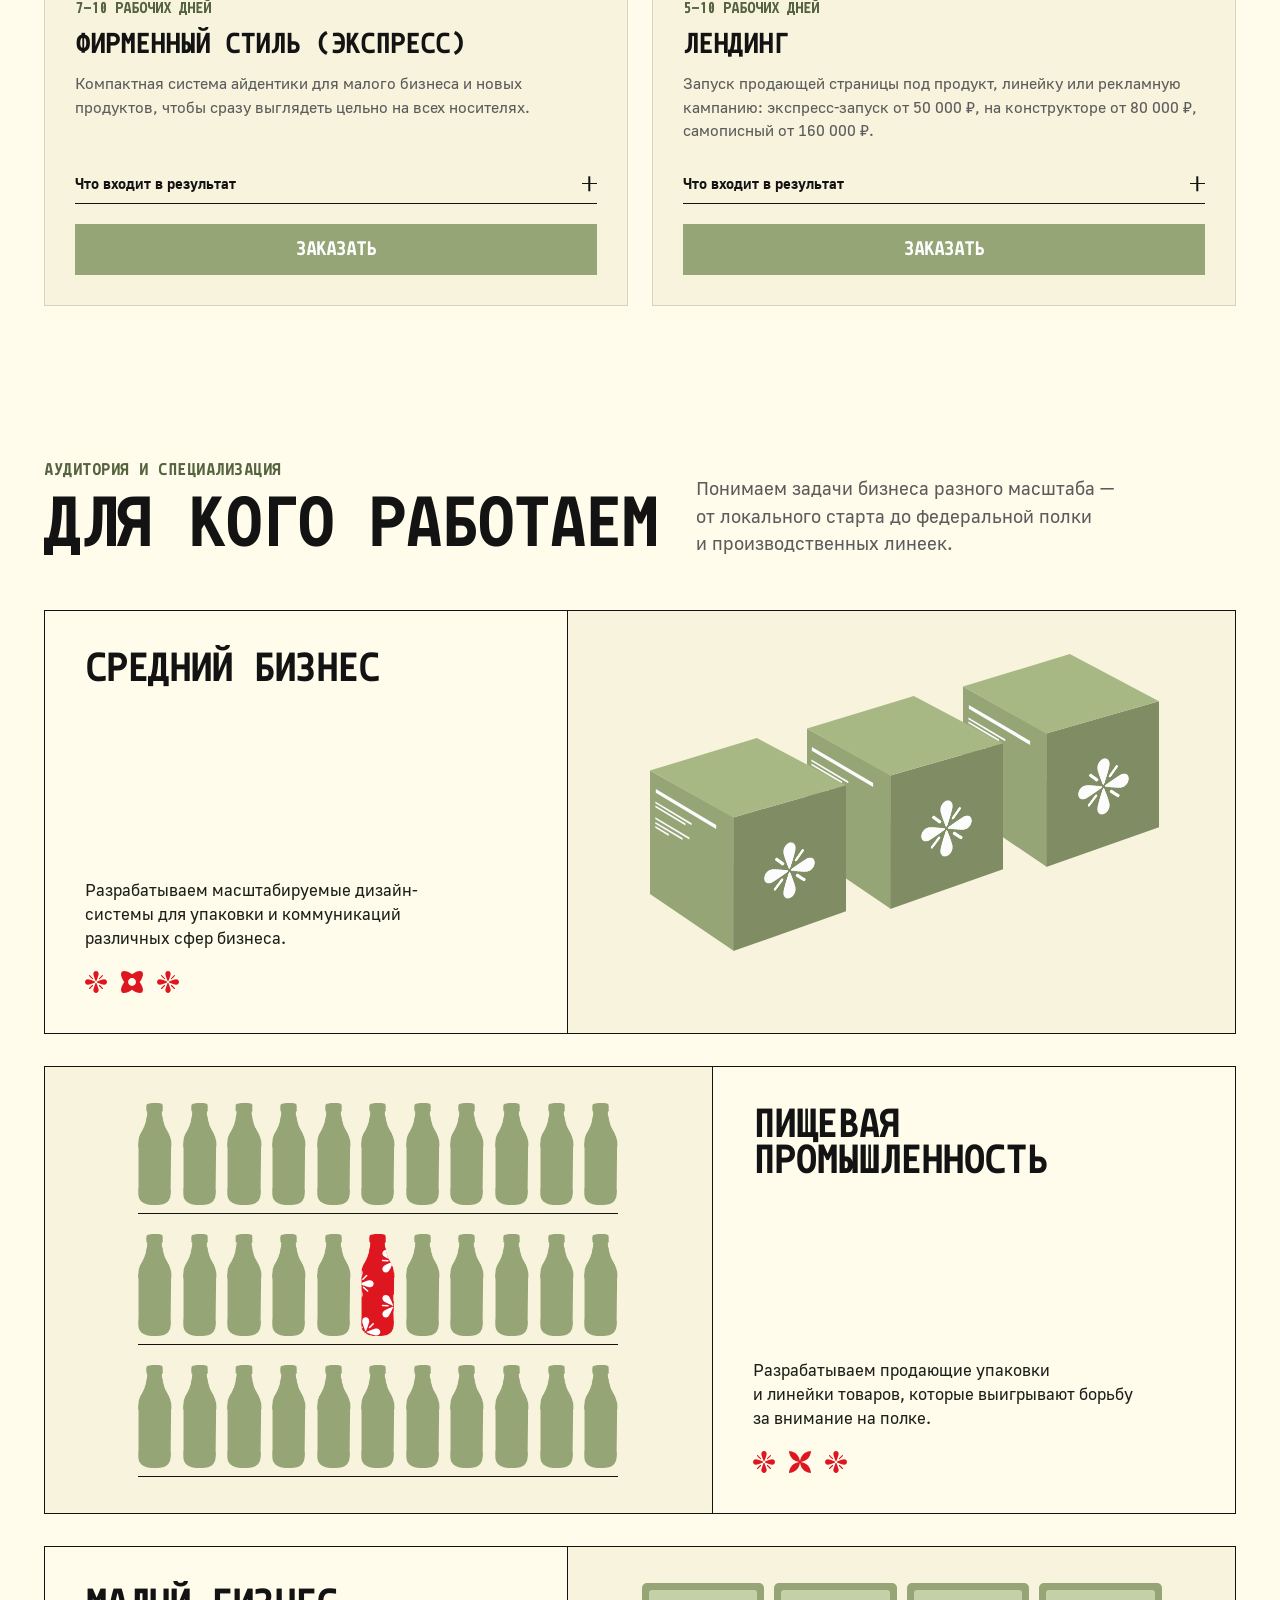
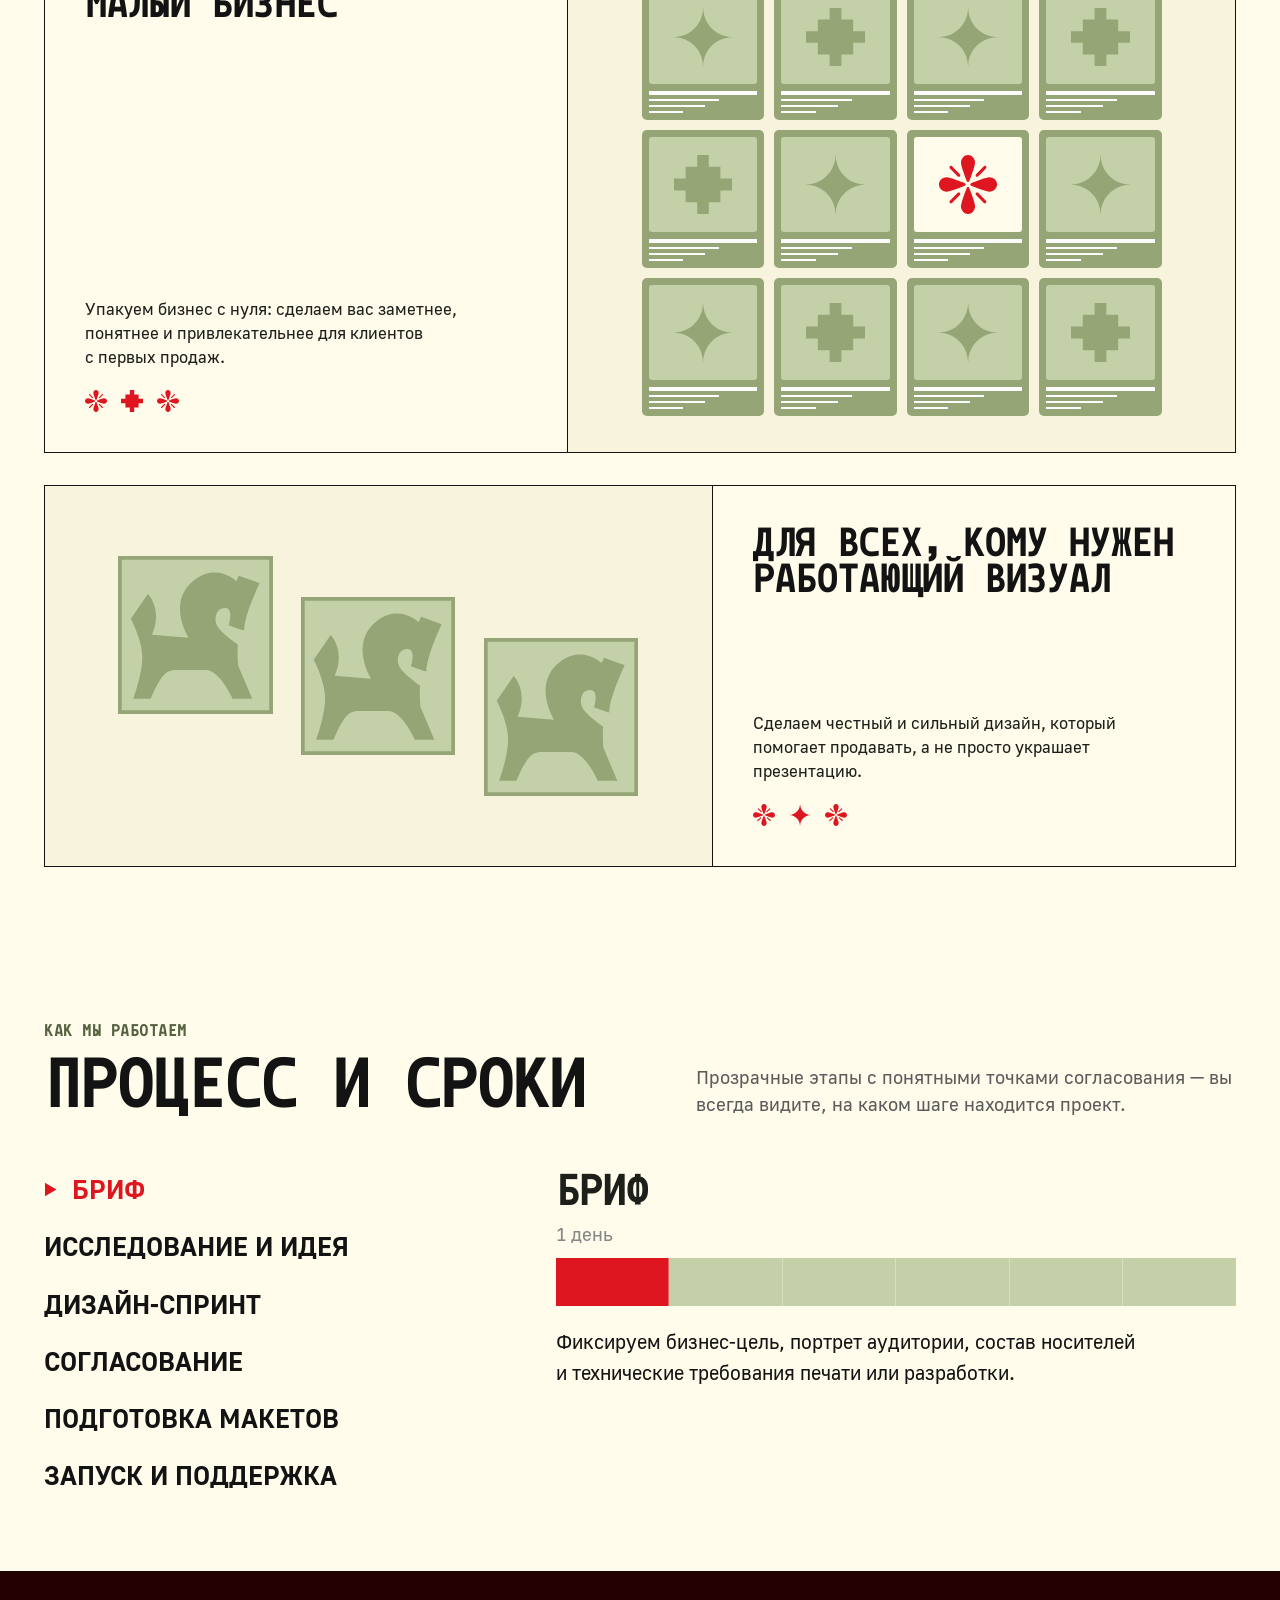
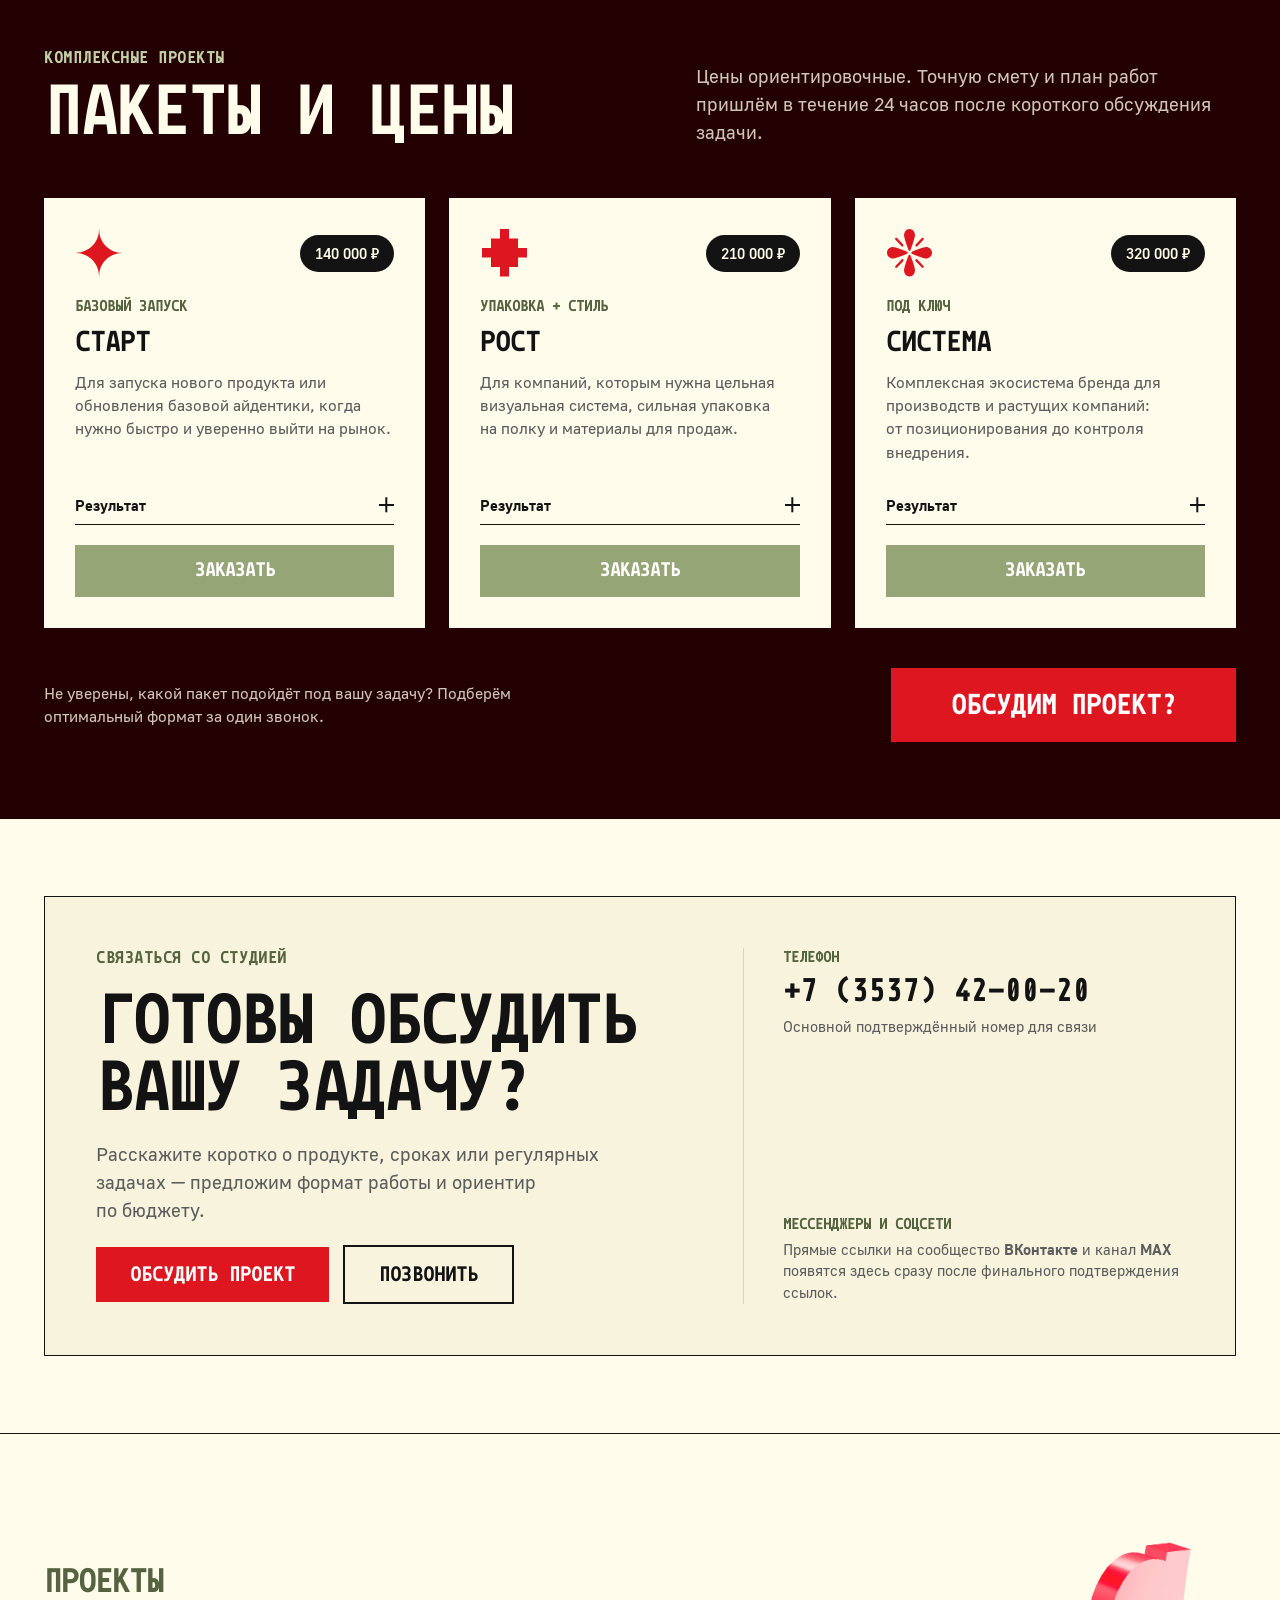
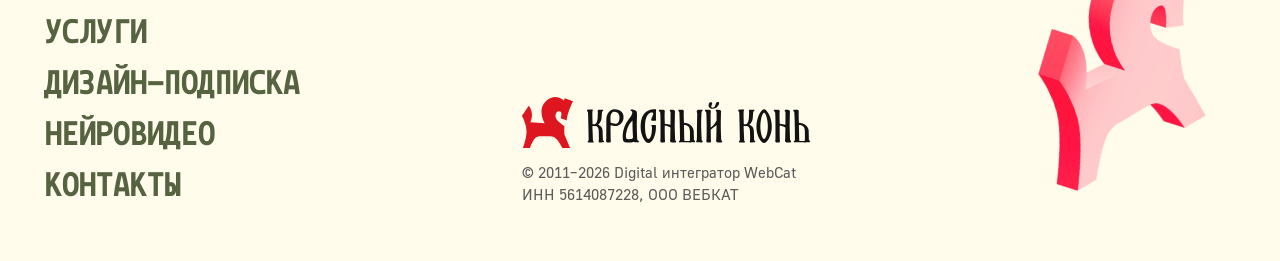
==== commit eb69a689: "fix(subscription): allow button text wrapping inside narrow tariff cards" ====
--- a/index.html
+++ b/index.html
@@ -8,7 +8,7 @@
   <link rel="preload" href="assets/fonts/Monoid-Bold.woff2" as="font" type="font/woff2" crossorigin>
   <link rel="preload" href="assets/fonts/Golos-UI_Regular.woff2" as="font" type="font/woff2" crossorigin>
   <link rel="stylesheet" href="css/style.css?v=3">
-  <link rel="stylesheet" href="css/home.css?v=4">
+  <link rel="stylesheet" href="css/home.css?v=5">
 </head>
 <body class="home" data-page-id="home" data-ai-enabled="false">
 
--- a/css/home.css
+++ b/css/home.css
@@ -1013,9 +1013,10 @@
 
 .sub-card__top {
   display: flex;
+  flex-wrap: wrap;
   align-items: center;
   justify-content: space-between;
-  gap: 1rem;
+  gap: .8rem 1rem;
 }
 .sub-card__name {
   font-family: "Monoid", monospace;
@@ -1086,8 +1087,11 @@
 .sub-card__btn {
   margin-top: auto;
   width: 100%;
-  padding: 1.5rem 2rem;
-  font-size: 1.4rem;
+  padding: 1.5rem 1.8rem;
+  font-size: 1.35rem;
+  line-height: 1.35;
+  white-space: normal;
+  text-align: center;
 }
 
 .h-sub__disclaimer {
@@ -1260,8 +1264,11 @@
 
 .offer__btn {
   width: 100%;
-  padding: 1.6rem 2rem;
-  font-size: 1.5rem;
+  padding: 1.6rem 1.8rem;
+  font-size: 1.45rem;
+  line-height: 1.35;
+  white-space: normal;
+  text-align: center;
 }
 
 .h-packages__foot {
